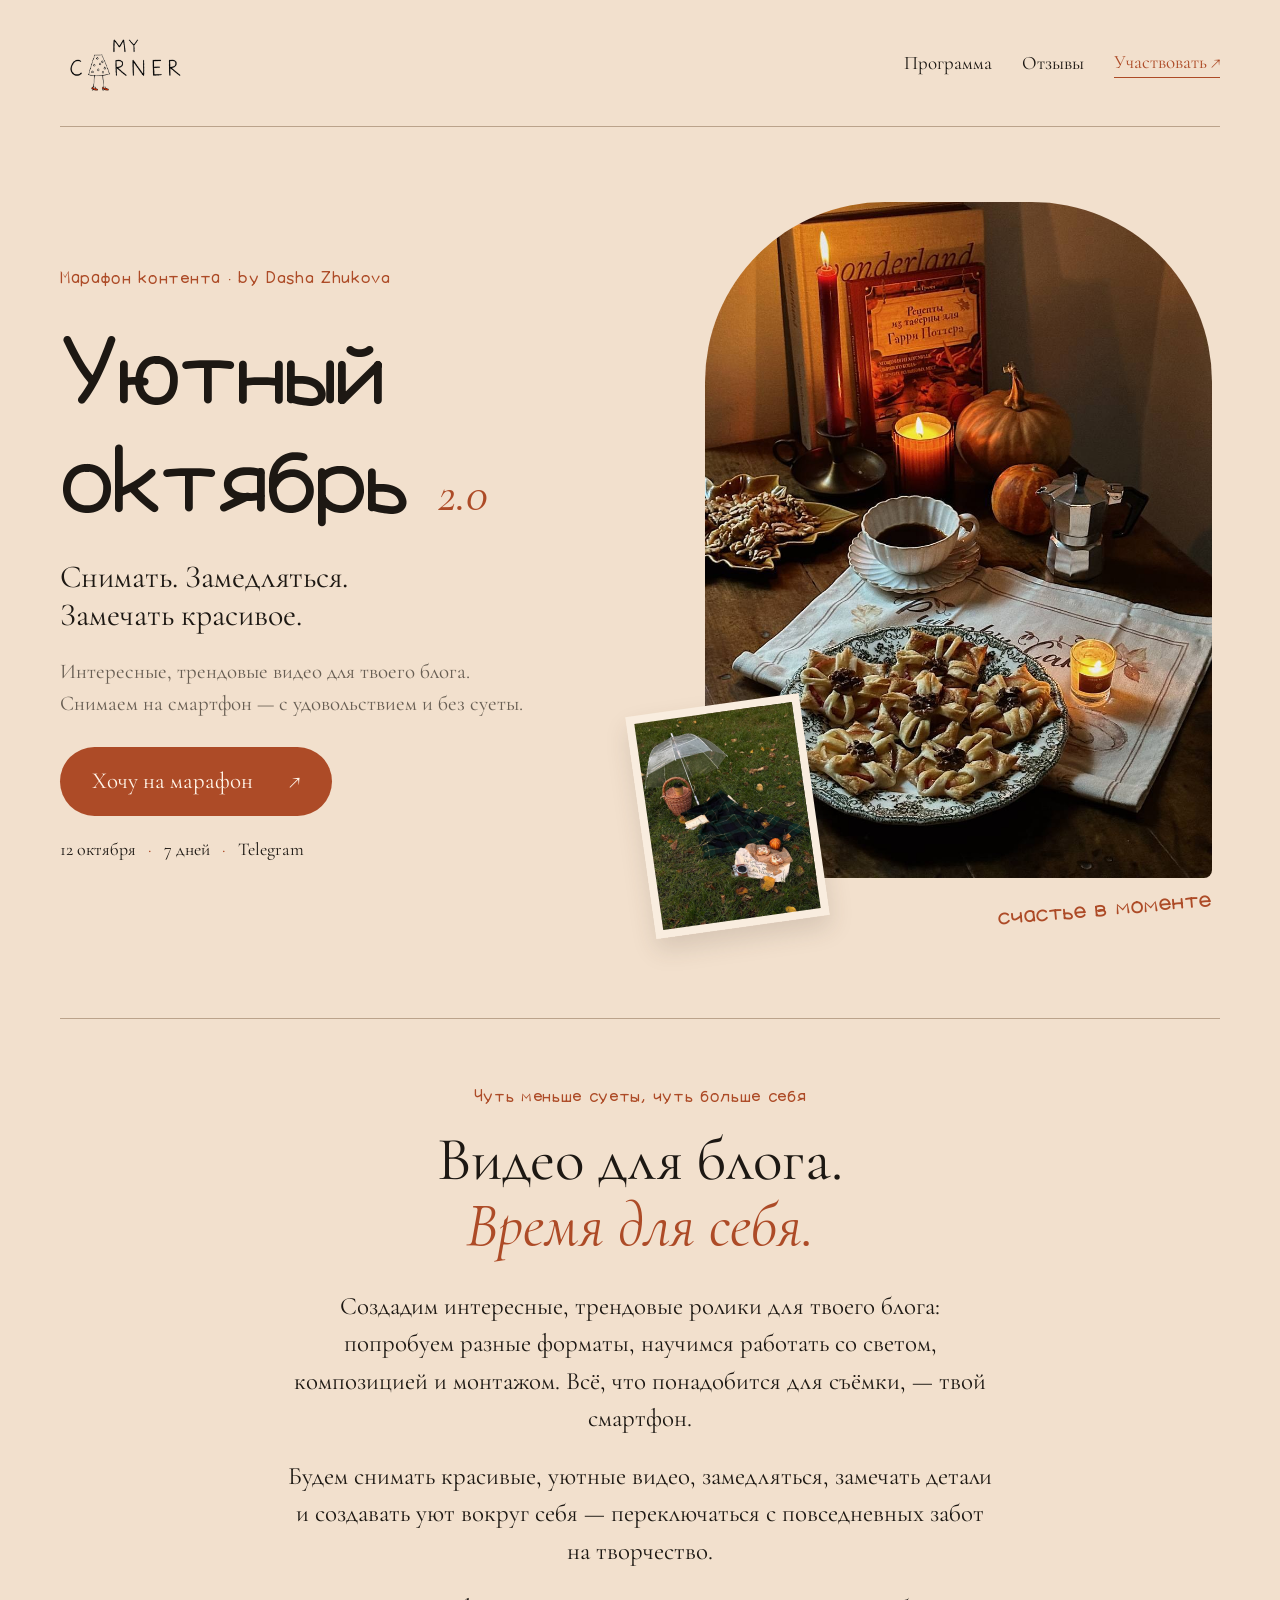
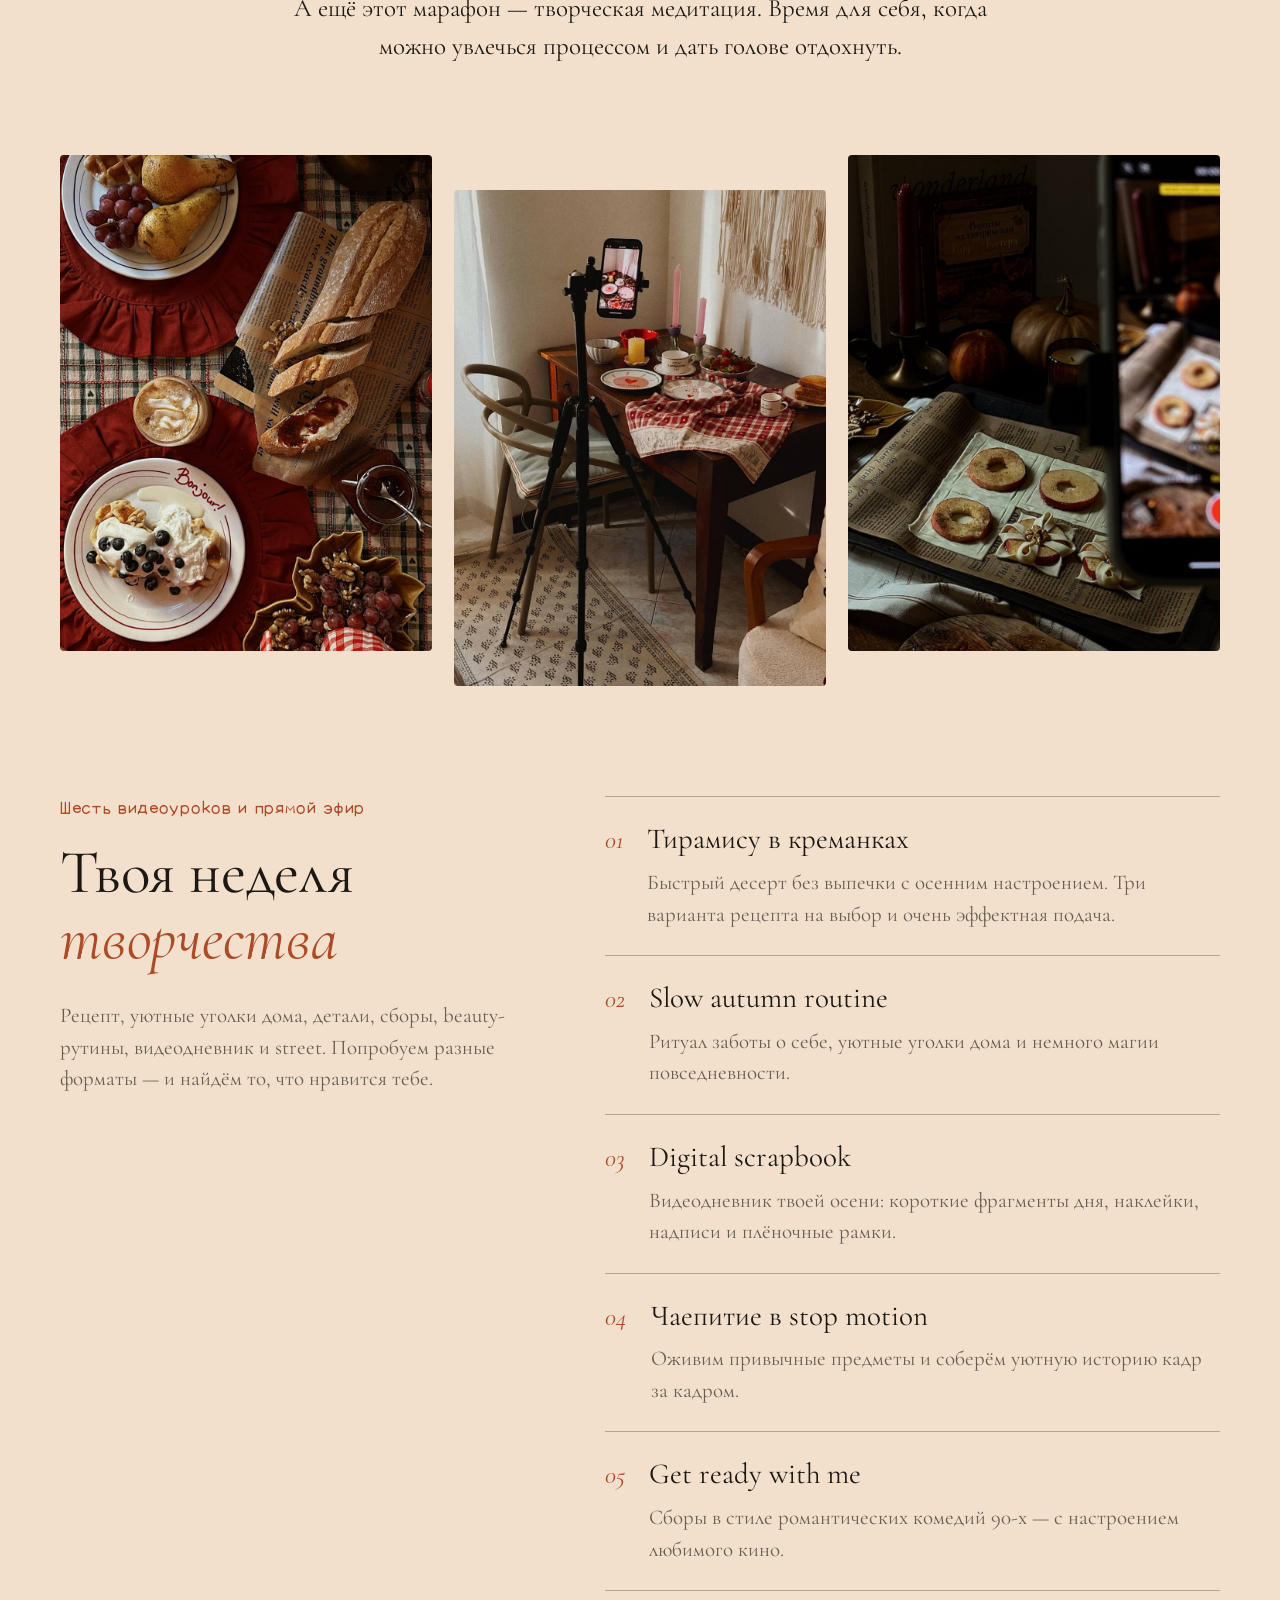
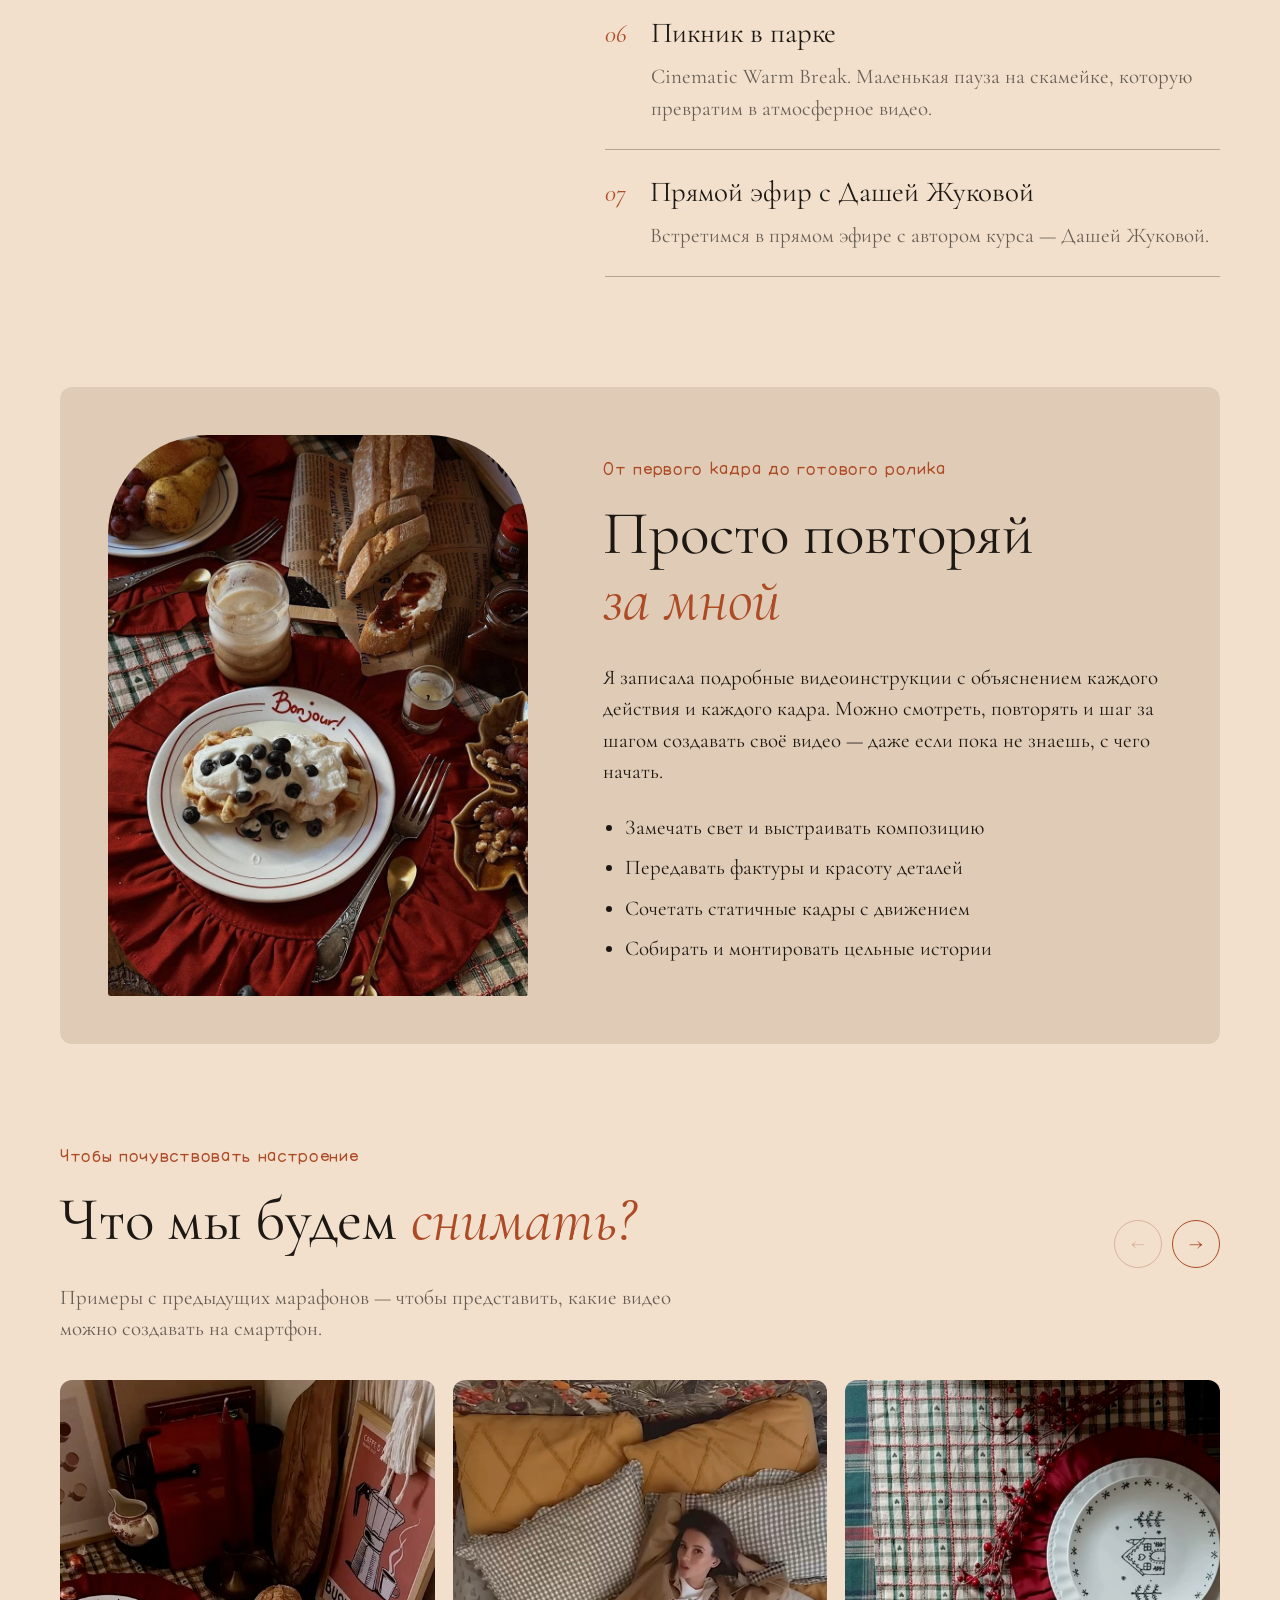
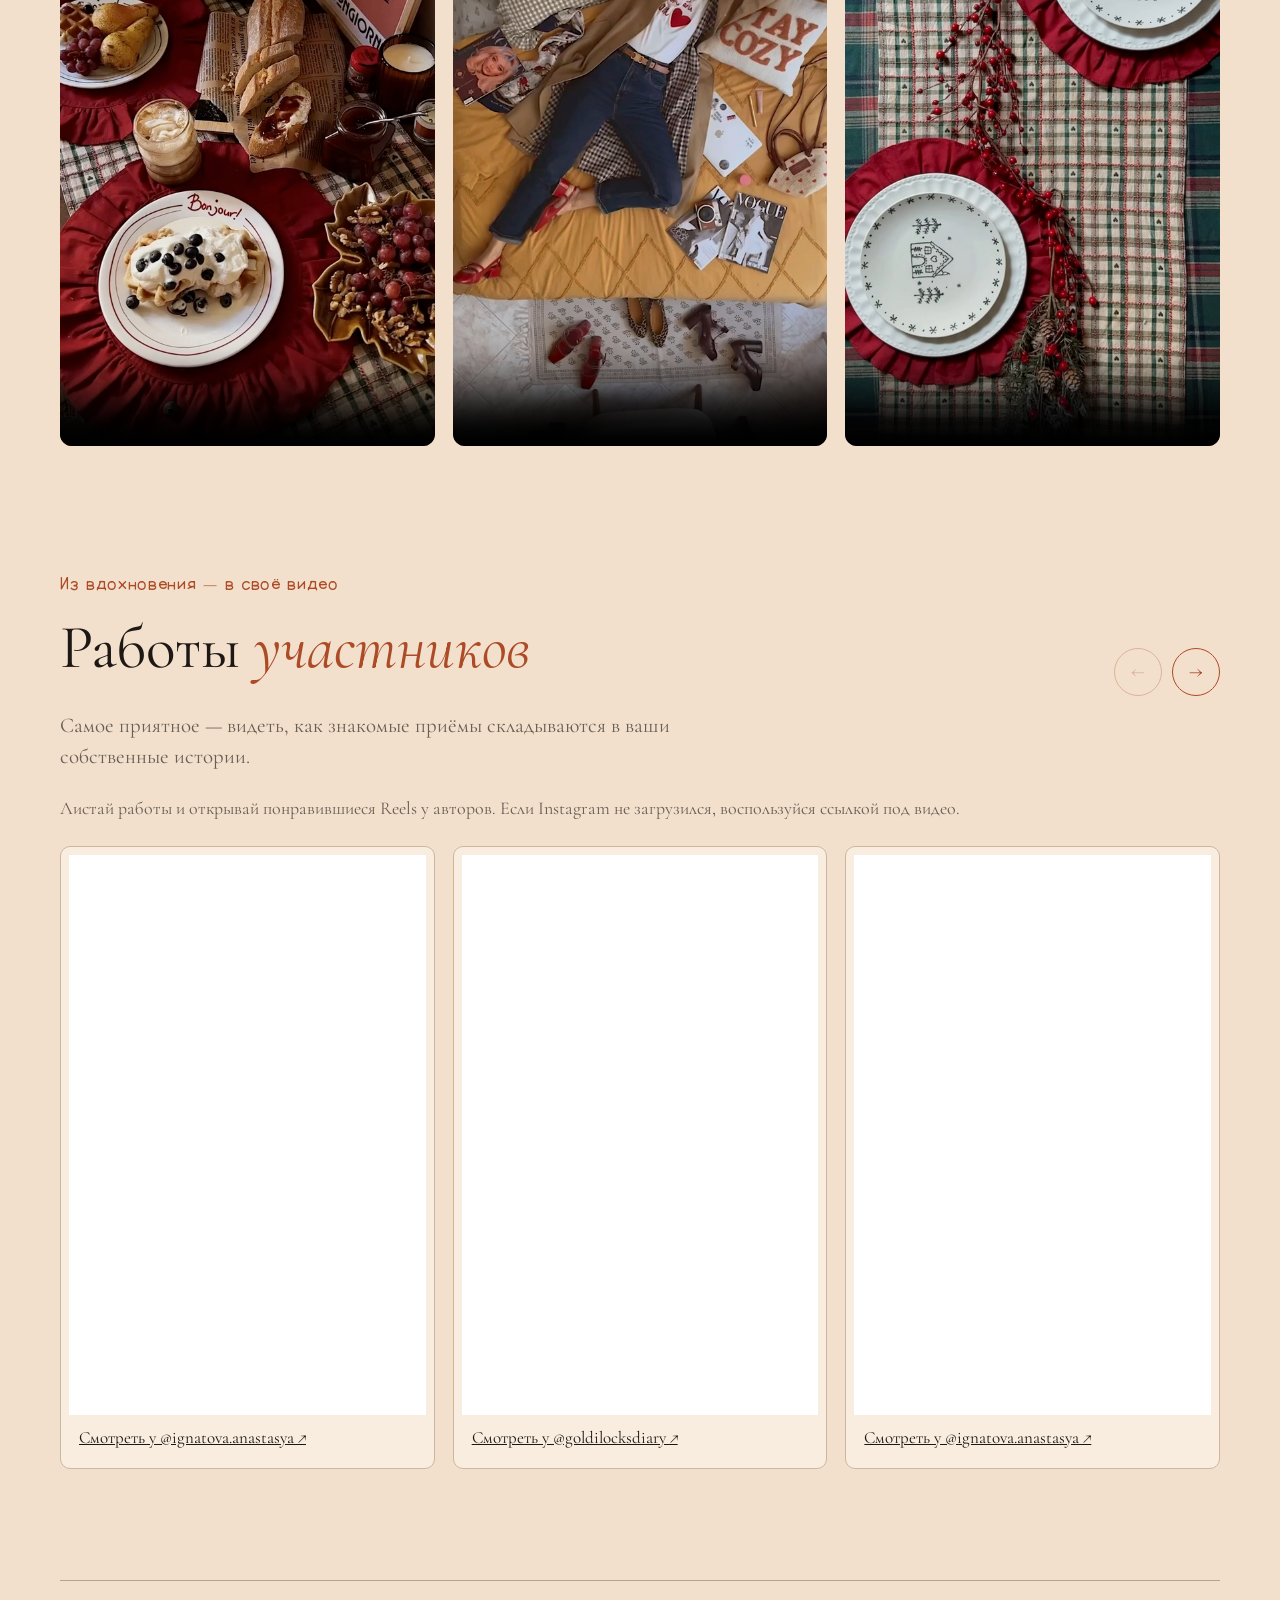
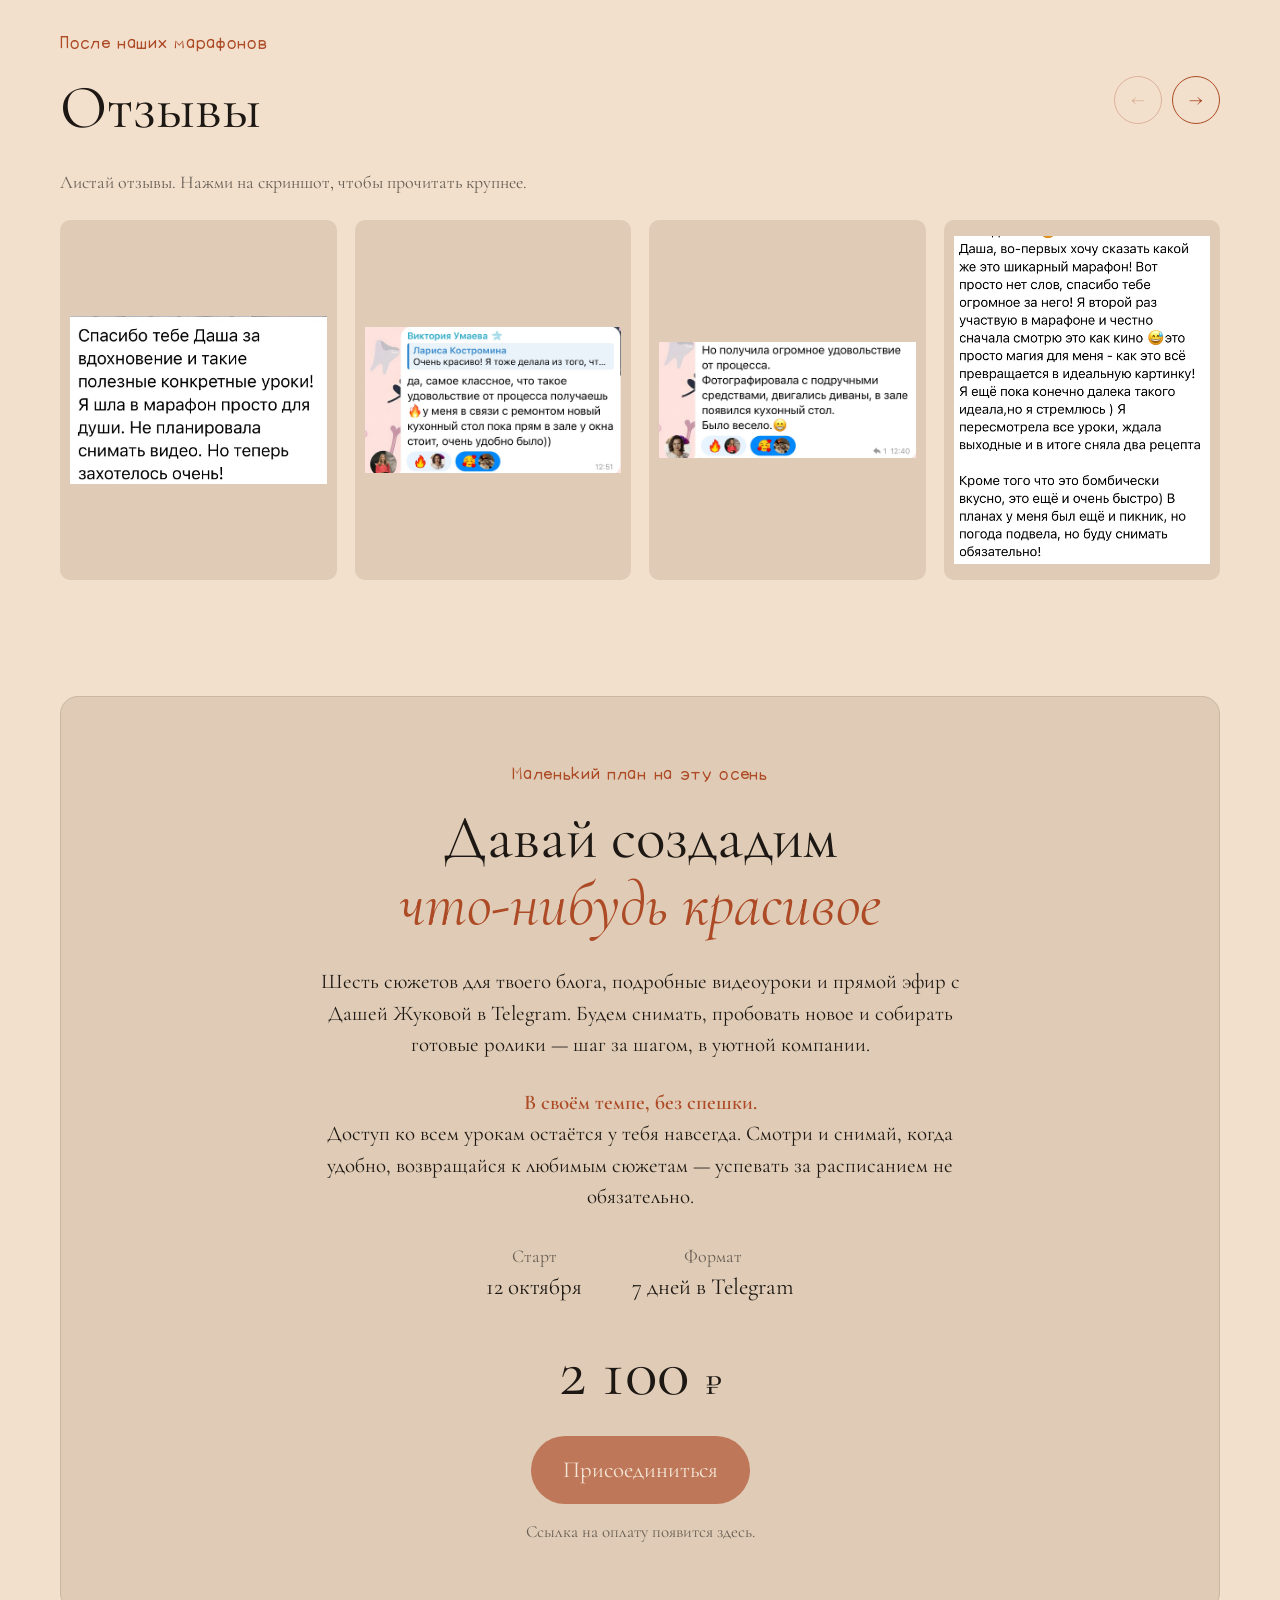
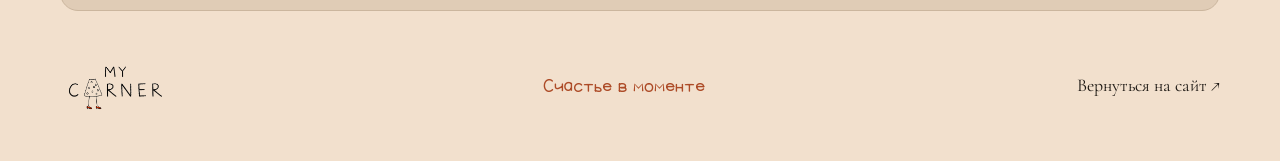
==== cozy-october.html @ 431c0e3a "Keep tutorial photo in portrait 3:4 format" ====
<!doctype html>
<html lang="ru"><head><meta charset="utf-8"><meta name="viewport" content="width=device-width, initial-scale=1"><title>Уютный октябрь 2.0 — марафон контента · My Corner</title><meta name="description" content="7 дней в Telegram. Создаём трендовые видео для блога на смартфон и находим время для творчества. Старт 12 октября. Участие — 2 100 ₽."><meta property="og:title" content="Уютный октябрь 2.0 · My Corner"><meta property="og:description" content="Марафон контента и творческая медитация. 12 октября · 7 дней в Telegram."><meta property="og:image" content="assets/october/photo-6.jpg"><link rel="icon" href="images/logo-mark.png"><link rel="stylesheet" href="style.css"><link rel="stylesheet" href="october.css?v=20261003-portrait2"><script defer src="october.js?v=20261003-reels2"></script></head>
<body class="october"><a class="skip" href="#main">К содержанию</a><header class="oct-header wrap"><a href="index.html" aria-label="My Corner — на главную"><img src="images/logo.png" width="130" alt="My Corner"></a><nav aria-label="Навигация"><a href="#program">Программа</a><a href="#voices">Отзывы</a><a class="small-cta" href="#join">Участвовать ↗</a></nav></header>
<main id="main"><section class="oct-hero wrap"><div class="hero-copy"><p class="eyebrow">Марафон контента · by Dasha Zhukova</p><h1>Уютный<br>октябрь <span>2.0</span></h1><p class="hero-note">Снимать. Замедляться.<br>Замечать красивое.</p><p class="intro">Интересные, трендовые видео для твоего блога.<br>Снимаем на смартфон — с удовольствием и без суеты.</p><a class="oct-btn" href="#join">Хочу на марафон <span>↗</span></a><p class="meta">12 октября <b>·</b> 7 дней <b>·</b> Telegram</p></div><div class="hero-art"><img class="hero-main" src="assets/october/photo-6.jpg" alt="Чай, свечи и домашняя выпечка в тёплом свете у окна" width="1000" height="1333" fetchpriority="high"><img class="hero-inset" src="assets/october/photo-2.jpg" alt="Осенний пикник на клетчатом пледе" width="500" height="667"><span class="handnote">счастье в моменте</span></div></section>
<section class="manifest wrap"><p class="eyebrow">Чуть меньше суеты, чуть больше себя</p><h2>Видео для блога.<br><em>Время для себя.</em></h2><p>Создадим интересные, трендовые ролики для твоего блога: попробуем разные форматы, научимся работать со светом, композицией и монтажом. Всё, что понадобится для съёмки, — твой смартфон.</p><p>Будем снимать красивые, уютные видео, замедляться, замечать детали и создавать уют вокруг себя — переключаться с повседневных забот на творчество.</p><p>А ещё этот марафон — творческая медитация. Время для себя, когда можно увлечься процессом и дать голове отдохнуть.</p></section>
<div class="photo-strip wrap" aria-label="Настроение марафона"><img src="assets/october/photo-1.jpg" alt="Красиво сервированный стол с десертом" loading="lazy"><img src="assets/october/photo-3.jpg" alt="Процесс съёмки уютного завтрака на телефон" loading="lazy"><img src="assets/october/photo-5.jpg" alt="Осенняя композиция с книгами и выпечкой" loading="lazy"></div>
<section class="program wrap" id="program"><div class="section-heading"><p class="eyebrow">Шесть видеоуроков и прямой эфир</p><h2>Твоя неделя<br><em>творчества</em></h2><p>Рецепт, уютные уголки дома, детали, сборы, beauty-рутины, видеодневник и street. Попробуем разные форматы — и найдём то, что нравится тебе.</p></div><div class="lessons"><article class="lesson"><span class="day">01</span><div><h3>Тирамису в креманках</h3><p>Быстрый десерт без выпечки с осенним настроением. Три варианта рецепта на выбор и очень эффектная подача.</p></div></article><article class="lesson"><span class="day">02</span><div><h3>Slow autumn routine</h3><p>Ритуал заботы о себе, уютные уголки дома и немного магии повседневности.</p></div></article><article class="lesson"><span class="day">03</span><div><h3>Digital scrapbook</h3><p>Видеодневник твоей осени: короткие фрагменты дня, наклейки, надписи и плёночные рамки.</p></div></article><article class="lesson"><span class="day">04</span><div><h3>Чаепитие в stop motion</h3><p>Оживим привычные предметы и соберём уютную историю кадр за кадром.</p></div></article><article class="lesson"><span class="day">05</span><div><h3>Get ready with me</h3><p>Сборы в стиле романтических комедий 90-х — с настроением любимого кино.</p></div></article><article class="lesson"><span class="day">06</span><div><h3>Пикник в парке</h3><p>Cinematic Warm Break. Маленькая пауза на скамейке, которую превратим в атмосферное видео.</p></div></article><article class="lesson"><span class="day">07</span><div><h3>Прямой эфир с Дашей Жуковой</h3><p>Встретимся в прямом эфире с автором курса — Дашей Жуковой.</p></div></article></div></section>
<section class="learning wrap"><img src="assets/october/photo-4.jpg" alt="Детали уютного завтрака: десерт, кофе и фактурный текстиль" loading="lazy"><div><p class="eyebrow">От первого кадра до готового ролика</p><h2>Просто повторяй<br><em>за мной</em></h2><p>Я записала подробные видеоинструкции с объяснением каждого действия и каждого кадра. Можно смотреть, повторять и шаг за шагом создавать своё видео — даже если пока не знаешь, с чего начать.</p><ul><li>Замечать свет и выстраивать композицию</li><li>Передавать фактуры и красоту деталей</li><li>Сочетать статичные кадры с движением</li><li>Собирать и монтировать цельные истории</li></ul></div></section>
<section class="examples wrap"><div class="review-heading"><div class="section-heading"><p class="eyebrow">Чтобы почувствовать настроение</p><h2>Что мы будем <em>снимать?</em></h2><p>Примеры с предыдущих марафонов — чтобы представить, какие видео можно создавать на смартфон.</p></div><div class="arrows"><button id="video-prev" aria-label="Предыдущие видео">←</button><button id="video-next" aria-label="Следующие видео">→</button></div></div><div class="video-grid" id="video-track" tabindex="0" aria-label="Примеры видео с предыдущих марафонов"><video controls playsinline preload="none" poster="assets/october/example-1.jpg" aria-label="Пример с прошлого марафона 1"><source src="assets/october/example-1.mp4" type="video/mp4"></video><video controls playsinline preload="none" poster="assets/october/example-2.jpg" aria-label="Пример с прошлого марафона 2"><source src="assets/october/example-2.mp4" type="video/mp4"></video><video controls playsinline preload="none" poster="assets/october/example-3.jpg" aria-label="Пример с прошлого марафона 3"><source src="assets/october/example-3.mp4" type="video/mp4"></video><video controls playsinline preload="none" poster="assets/october/example-4.jpg" aria-label="Пример с прошлого марафона 4"><source src="assets/october/example-4.mp4" type="video/mp4"></video><video controls playsinline preload="none" poster="assets/october/example-5.jpg" aria-label="Пример с прошлого марафона 5"><source src="assets/october/example-5.mp4" type="video/mp4"></video></div></section>
<section class="student student-gallery wrap"><div class="review-heading"><div class="section-heading"><p class="eyebrow">Из вдохновения — в своё видео</p><h2>Работы <em>участников</em></h2><p>Самое приятное — видеть, как знакомые приёмы складываются в ваши собственные истории.</p></div><div class="arrows"><button id="student-prev" aria-label="Предыдущие работы участников">←</button><button id="student-next" aria-label="Следующие работы участников">→</button></div></div><p class="review-hint">Листай работы и открывай понравившиеся Reels у авторов. Если Instagram не загрузился, воспользуйся ссылкой под видео.</p><div class="student-track" id="student-track" tabindex="0" aria-label="Работы участников"><article class="embed-box"><iframe title="Reels от @ignatova.anastasya — работа 1" src="https://www.instagram.com/reel/DSFgM1GCEla/embed/" loading="lazy" allowfullscreen></iframe><p><a href="https://www.instagram.com/reel/DSFgM1GCEla/" target="_blank" rel="noopener noreferrer">Смотреть у @ignatova.anastasya ↗</a></p></article><article class="embed-box"><iframe title="Reels от @goldilocksdiary — работа 2" src="https://www.instagram.com/reel/DSmaSoTiF32/embed/" loading="lazy" allowfullscreen></iframe><p><a href="https://www.instagram.com/reel/DSmaSoTiF32/" target="_blank" rel="noopener noreferrer">Смотреть у @goldilocksdiary ↗</a></p></article><article class="embed-box"><iframe title="Reels от @ignatova.anastasya — работа 3" src="https://www.instagram.com/reel/DP3usGuCA1y/embed/" loading="lazy" allowfullscreen></iframe><p><a href="https://www.instagram.com/reel/DP3usGuCA1y/" target="_blank" rel="noopener noreferrer">Смотреть у @ignatova.anastasya ↗</a></p></article><article class="embed-box"><iframe title="Reels от @psy.olga.zaytseva — работа 4" src="https://www.instagram.com/reel/DIoNOzVgjjm/embed/" loading="lazy" allowfullscreen></iframe><p><a href="https://www.instagram.com/reel/DIoNOzVgjjm/" target="_blank" rel="noopener noreferrer">Смотреть у @psy.olga.zaytseva ↗</a></p></article><article class="embed-box"><iframe title="Reels от @ignatova.anastasya — работа 5" src="https://www.instagram.com/reel/DP-608zCEoG/embed/" loading="lazy" allowfullscreen></iframe><p><a href="https://www.instagram.com/reel/DP-608zCEoG/" target="_blank" rel="noopener noreferrer">Смотреть у @ignatova.anastasya ↗</a></p></article><article class="embed-box"><iframe title="Reels от @queen_rg_ — работа 6" src="https://www.instagram.com/reel/DQROOhCjHlr/embed/" loading="lazy" allowfullscreen></iframe><p><a href="https://www.instagram.com/reel/DQROOhCjHlr/" target="_blank" rel="noopener noreferrer">Смотреть у @queen_rg_ ↗</a></p></article><article class="embed-box"><iframe title="Reels от @ignatova.anastasya — работа 7" src="https://www.instagram.com/reel/DPyE2k7CDX9/embed/" loading="lazy" allowfullscreen></iframe><p><a href="https://www.instagram.com/reel/DPyE2k7CDX9/" target="_blank" rel="noopener noreferrer">Смотреть у @ignatova.anastasya ↗</a></p></article><article class="embed-box"><iframe title="Reels от @goldilocksdiary — работа 8" src="https://www.instagram.com/reel/DIifeOLNSyn/embed/" loading="lazy" allowfullscreen></iframe><p><a href="https://www.instagram.com/reel/DIifeOLNSyn/" target="_blank" rel="noopener noreferrer">Смотреть у @goldilocksdiary ↗</a></p></article><article class="embed-box"><iframe title="Reels от @ignatova.anastasya — работа 9" src="https://www.instagram.com/reel/DSWtk0YCGz6/embed/" loading="lazy" allowfullscreen></iframe><p><a href="https://www.instagram.com/reel/DSWtk0YCGz6/" target="_blank" rel="noopener noreferrer">Смотреть у @ignatova.anastasya ↗</a></p></article><article class="embed-box"><iframe title="Reels от @anpi_love_a — работа 10" src="https://www.instagram.com/reel/DQeBL0UDZF1/embed/" loading="lazy" allowfullscreen></iframe><p><a href="https://www.instagram.com/reel/DQeBL0UDZF1/" target="_blank" rel="noopener noreferrer">Смотреть у @anpi_love_a ↗</a></p></article></div></section>
<section class="voices wrap" id="voices"><div class="review-heading"><div><p class="eyebrow">После наших марафонов</p><h2>Отзывы</h2></div><div class="arrows"><button id="review-prev" aria-label="Предыдущие отзывы">←</button><button id="review-next" aria-label="Следующие отзывы">→</button></div></div><p class="review-hint">Листай отзывы. Нажми на скриншот, чтобы прочитать крупнее.</p><div class="reviews-track" id="review-track" tabindex="0" aria-label="Отзывы участников"><button class="review" data-review="assets/october/review-1.jpg" aria-label="Увеличить отзыв 1"><img src="assets/october/review-1.jpg" alt="Скриншот отзыва участника 1" loading="lazy" width="600" height="900"></button><button class="review" data-review="assets/october/review-2.jpg" aria-label="Увеличить отзыв 2"><img src="assets/october/review-2.jpg" alt="Скриншот отзыва участника 2" loading="lazy" width="600" height="900"></button><button class="review" data-review="assets/october/review-3.jpg" aria-label="Увеличить отзыв 3"><img src="assets/october/review-3.jpg" alt="Скриншот отзыва участника 3" loading="lazy" width="600" height="900"></button><button class="review" data-review="assets/october/review-4.jpg" aria-label="Увеличить отзыв 4"><img src="assets/october/review-4.jpg" alt="Скриншот отзыва участника 4" loading="lazy" width="600" height="900"></button><button class="review" data-review="assets/october/review-5.jpg" aria-label="Увеличить отзыв 5"><img src="assets/october/review-5.jpg" alt="Скриншот отзыва участника 5" loading="lazy" width="600" height="900"></button><button class="review" data-review="assets/october/review-6.jpg" aria-label="Увеличить отзыв 6"><img src="assets/october/review-6.jpg" alt="Скриншот отзыва участника 6" loading="lazy" width="600" height="900"></button><button class="review" data-review="assets/october/review-7.jpg" aria-label="Увеличить отзыв 7"><img src="assets/october/review-7.jpg" alt="Скриншот отзыва участника 7" loading="lazy" width="600" height="900"></button><button class="review" data-review="assets/october/review-8.jpg" aria-label="Увеличить отзыв 8"><img src="assets/october/review-8.jpg" alt="Скриншот отзыва участника 8" loading="lazy" width="600" height="900"></button><button class="review" data-review="assets/october/review-9.jpg" aria-label="Увеличить отзыв 9"><img src="assets/october/review-9.jpg" alt="Скриншот отзыва участника 9" loading="lazy" width="600" height="900"></button><button class="review" data-review="assets/october/review-10.jpg" aria-label="Увеличить отзыв 10"><img src="assets/october/review-10.jpg" alt="Скриншот отзыва участника 10" loading="lazy" width="600" height="900"></button><button class="review" data-review="assets/october/review-11.jpg" aria-label="Увеличить отзыв 11"><img src="assets/october/review-11.jpg" alt="Скриншот отзыва участника 11" loading="lazy" width="600" height="900"></button><button class="review" data-review="assets/october/review-12.jpg" aria-label="Увеличить отзыв 12"><img src="assets/october/review-12.jpg" alt="Скриншот отзыва участника 12" loading="lazy" width="600" height="900"></button></div></section>
<section class="join wrap" id="join"><p class="eyebrow">Маленький план на эту осень</p><h2>Давай создадим<br><em>что-нибудь красивое</em></h2><p>Шесть сюжетов для твоего блога, подробные видеоуроки и прямой эфир с Дашей Жуковой в Telegram. Будем снимать, пробовать новое и собирать готовые ролики — шаг за шагом, в уютной компании.</p><p class="access-note"><strong>В своём темпе, без спешки.</strong><br>Доступ ко всем урокам остаётся у тебя навсегда. Смотри и снимай, когда удобно, возвращайся к любимым сюжетам — успевать за расписанием не обязательно.</p><div class="join-meta"><span>Старт <strong>12 октября</strong></span><span>Формат <strong>7 дней в Telegram</strong></span></div><p class="price">2 100 <span>₽</span></p><a class="oct-btn" id="payment-link" hidden>Присоединиться</a><button class="oct-btn" id="payment-pending" disabled>Присоединиться</button><p class="payment-note" id="payment-note">Ссылка на оплату появится здесь.</p></section></main>
<footer class="oct-footer wrap"><a href="index.html"><img src="images/logo.png" width="110" alt="My Corner"></a><span>Счастье в моменте</span><a href="index.html">Вернуться на сайт ↗</a></footer><dialog id="review-dialog"><button class="dialog-close" aria-label="Закрыть отзыв">×</button><img alt="Отзыв участника крупным планом"></dialog></body></html>
---- style.css ----
/* ════════════════════════════════════════════
   MY CORNER — stylesheet
   Mobile-first, brand palette
   ════════════════════════════════════════════ */

/* ── Fonts ──────────────────────────────────── */
@font-face {
  font-family: "MyCorner";
  src: url("public/fonts/mycorner/mycorner.woff2") format("woff2"),
       url("public/fonts/mycorner/mycorner.woff") format("woff"),
       url("public/fonts/mycorner/mycorner.ttf") format("truetype");
  font-weight: 400;
  font-style: normal;
  font-display: swap;
}

/* ── Cormorant Garamond — WOFF2 (variable, subsetted) + WOFF fallback ── */
/* normal, 400–600 weight range, cyrillic subset */
@font-face {
  font-family: "Cormorant Garamond";
  font-style: normal;
  font-weight: 400 600;
  font-display: swap;
  src: url("public/fonts/cormorant/cormorant-garamond-normal-cyrillic.woff2") format("woff2");
  unicode-range: U+0301, U+0400-045F, U+0490-0491, U+04B0-04B1, U+2116;
}
/* normal, 400–600 weight range, latin subset */
@font-face {
  font-family: "Cormorant Garamond";
  font-style: normal;
  font-weight: 400 600;
  font-display: swap;
  src: url("public/fonts/cormorant/cormorant-garamond-normal-latin.woff2") format("woff2");
  unicode-range: U+0000-00FF, U+0131, U+0152-0153, U+02BB-02BC, U+02C6, U+02DA, U+02DC, U+0304, U+0308, U+0329, U+2000-206F, U+20AC, U+2122, U+2191, U+2193, U+2212, U+2215, U+FEFF, U+FFFD;
}
/* normal, WOFF fallback (full coverage, per weight) */
@font-face {
  font-family: "Cormorant Garamond";
  font-style: normal;
  font-weight: 400;
  font-display: swap;
  src: url("public/fonts/cormorant/cormorant-garamond-400.woff") format("woff");
}
@font-face {
  font-family: "Cormorant Garamond";
  font-style: normal;
  font-weight: 500;
  font-display: swap;
  src: url("public/fonts/cormorant/cormorant-garamond-500.woff") format("woff");
}
@font-face {
  font-family: "Cormorant Garamond";
  font-style: normal;
  font-weight: 600;
  font-display: swap;
  src: url("public/fonts/cormorant/cormorant-garamond-600.woff") format("woff");
}
/* italic, 400–500 weight range, cyrillic subset */
@font-face {
  font-family: "Cormorant Garamond";
  font-style: italic;
  font-weight: 400 500;
  font-display: swap;
  src: url("public/fonts/cormorant/cormorant-garamond-italic-cyrillic.woff2") format("woff2");
  unicode-range: U+0301, U+0400-045F, U+0490-0491, U+04B0-04B1, U+2116;
}
/* italic, 400–500 weight range, latin subset */
@font-face {
  font-family: "Cormorant Garamond";
  font-style: italic;
  font-weight: 400 500;
  font-display: swap;
  src: url("public/fonts/cormorant/cormorant-garamond-italic-latin.woff2") format("woff2");
  unicode-range: U+0000-00FF, U+0131, U+0152-0153, U+02BB-02BC, U+02C6, U+02DA, U+02DC, U+0304, U+0308, U+0329, U+2000-206F, U+20AC, U+2122, U+2191, U+2193, U+2212, U+2215, U+FEFF, U+FFFD;
}
/* italic, WOFF fallback (full coverage, per weight) */
@font-face {
  font-family: "Cormorant Garamond";
  font-style: italic;
  font-weight: 400;
  font-display: swap;
  src: url("public/fonts/cormorant/cormorant-garamond-400-italic.woff") format("woff");
}
@font-face {
  font-family: "Cormorant Garamond";
  font-style: italic;
  font-weight: 500;
  font-display: swap;
  src: url("public/fonts/cormorant/cormorant-garamond-500-italic.woff") format("woff");
}

/* ── Variables ──────────────────────────────── */
:root {
  --paper:          #F2E0CD;
  --paper-soft:     #E0CCB6;
  --paper-deep:     #CCB69E;
  --terracotta:     #AD4B27;
  --terracotta-soft:#C89373;
  --sepia-line:     #A08A72;
  --muted-ink:      #685E53;
  --ink-brown:      #46382D;
  --ink:            #1D1813;

  --font-display:   "MyCorner", "Cormorant Garamond", Georgia, serif;
  --font-hand:      "MyCorner", "Cormorant Garamond", cursive;
  --font-body:      "Cormorant Garamond", Georgia, serif;

  --container:      1140px;
  --radius:         12px;
  --transition:     0.3s ease;
}

/* ── Reset ──────────────────────────────────── */
*, *::before, *::after { box-sizing: border-box; margin: 0; padding: 0; }
html { scroll-behavior: smooth; }

/* ── Custom cursor ──────────────────────────── */
body,
a,
button,
input,
textarea,
select,
[role="button"],
.nav-link,
.mobile-nav-link,
.btn,
.lang-btn,
.burger,
.carousel-arrow,
.dot,
.faq-question,
.about-inline-trigger {
  cursor: url("images/cursor-32.png") 4 2, auto;
}

body {
  background: var(--paper);
  color: var(--ink);
  font-family: var(--font-body);
  font-size: clamp(16px, 2vw, 18px);
  line-height: 1.65;
  -webkit-font-smoothing: antialiased;
}
img { max-width: 100%; display: block; border: 0; }
a { color: inherit; text-decoration: none; }
button { background: none; border: none; cursor: pointer; font: inherit; }

/* ── Container ──────────────────────────────── */
.container {
  max-width: var(--container);
  margin: 0 auto;
  padding: 0 24px;
}

/* ── Buttons ────────────────────────────────── */
.btn {
  display: inline-flex;
  align-items: center;
  justify-content: center;
  padding: 14px 32px;
  border-radius: 50px;
  font-family: var(--font-body);
  font-size: 1rem;
  font-weight: 600;
  letter-spacing: 0.02em;
  transition: all var(--transition);
  white-space: nowrap;
  cursor: pointer;
}
.btn-primary {
  background: var(--terracotta);
  color: #fff;
  border: 2px solid var(--terracotta);
}
.btn-primary:hover {
  background: var(--ink-brown);
  border-color: var(--ink-brown);
  transform: translateY(-1px);
}
.btn-outline {
  background: transparent;
  color: var(--terracotta);
  border: 2px solid var(--terracotta);
}
.btn-outline:hover {
  background: var(--terracotta);
  color: #fff;
  transform: translateY(-1px);
}
.btn-ghost {
  background: transparent;
  color: var(--muted-ink);
  border: 2px solid var(--paper-deep);
  font-weight: 400;
  font-style: italic;
}
.btn-ghost:hover {
  border-color: var(--sepia-line);
  color: var(--ink);
}
.btn-sm { padding: 10px 22px; font-size: 0.9rem; }
.btn-lg { padding: 16px 40px; font-size: 1.05rem; }

/* ── Section common ─────────────────────────── */
section { padding: 80px 0; }
.section-eyebrow {
  display: block;
  font-family: var(--font-hand);
  font-size: 1rem;
  color: var(--terracotta);
  margin-bottom: 12px;
  letter-spacing: 0.05em;
}
.section-eyebrow.center { text-align: center; }
.section-title-center {
  font-family: var(--font-display);
  font-size: clamp(1.8rem, 4vw, 2.8rem);
  font-weight: 400;
  text-align: center;
  margin-bottom: 48px;
  line-height: 1.2;
}

/* ── Animations ─────────────────────────────── */
.fade-up {
  opacity: 0;
  transform: translateY(28px);
  transition: opacity 0.7s ease, transform 0.7s ease;
}
.fade-up.visible {
  opacity: 1;
  transform: none;
}

/* ════════════════════════════════════════════
   PRELOADER
   ════════════════════════════════════════════ */
#preloader {
  position: fixed;
  inset: 0;
  background: var(--paper);
  display: flex;
  align-items: center;
  justify-content: center;
  z-index: 9999;
  transition: opacity 0.6s ease;
  animation: preloaderFade 0.6s ease 3s forwards;
}
#preloader.hidden {
  opacity: 0;
  pointer-events: none;
}
.preloader-inner {
  display: flex;
  flex-direction: column;
  align-items: center;
  gap: 20px;
  animation: preloaderFade 0.5s ease both;
}
.preloader-mark {
  width: 64px;
  animation: preloaderBounce 0.8s ease both;
}
.preloader-logo {
  width: 200px;
  animation: preloaderSlide 0.6s ease 0.3s both;
}
@keyframes preloaderFade {
  from { opacity: 1; }
  to   { opacity: 0; pointer-events: none; }
}
@keyframes preloaderBounce {
  from { opacity: 0; transform: translateY(-20px); }
  to   { opacity: 1; transform: none; }
}
@keyframes preloaderSlide {
  from { opacity: 0; transform: translateY(10px); }
  to   { opacity: 1; transform: none; }
}

/* ════════════════════════════════════════════
   HEADER
   ════════════════════════════════════════════ */
#header {
  position: sticky;
  top: 0;
  z-index: 100;
  background: rgba(242, 224, 205, 0.92);
  backdrop-filter: blur(12px);
  border-bottom: 1px solid var(--paper-deep);
  transition: box-shadow var(--transition);
}
#header.scrolled { box-shadow: 0 2px 20px rgba(29,24,19,0.08); }
.header-inner {
  display: flex;
  align-items: center;
  gap: 24px;
  height: 68px;
}
.header-logo img { height: 41px; width: auto; }
.header-nav {
  display: none;
  gap: 28px;
  margin: 0 auto;
}
.nav-link {
  font-size: 0.99rem;
  color: var(--muted-ink);
  letter-spacing: 0.03em;
  transition: color var(--transition);
  position: relative;
}
.nav-link::after {
  content: '';
  position: absolute;
  bottom: -3px;
  left: 0; right: 0;
  height: 1px;
  background: var(--terracotta);
  transform: scaleX(0);
  transition: transform var(--transition);
}
.nav-link:hover { color: var(--terracotta); }
.nav-link:hover::after { transform: scaleX(1); }
.header-actions { display: flex; align-items: center; gap: 16px; margin-left: auto; }
.header-cta { display: none; }

/* Language switcher */
.lang-btn {
  display: flex;
  align-items: center;
  gap: 4px;
  font-size: 0.8rem;
  font-weight: 600;
  letter-spacing: 0.08em;
  color: var(--muted-ink);
  cursor: pointer;
}
.lang-btn span { transition: color var(--transition); }
.lang-btn .active { color: var(--terracotta); }
.lang-divider { color: var(--paper-deep); }
.lang-btn:hover span { opacity: 0.8; }

/* Burger */
.burger {
  display: flex;
  flex-direction: column;
  gap: 5px;
  width: 24px;
  padding: 4px 0;
}
.burger span {
  display: block;
  height: 1.5px;
  background: var(--ink);
  border-radius: 2px;
  transition: all var(--transition);
}
.burger.open span:nth-child(1) { transform: rotate(45deg) translate(5px, 5px); }
.burger.open span:nth-child(2) { opacity: 0; }
.burger.open span:nth-child(3) { transform: rotate(-45deg) translate(5px, -5px); }

/* Mobile menu */
.mobile-menu {
  max-height: 0;
  overflow: hidden;
  background: var(--paper);
  border-top: 1px solid transparent;
  transition: max-height 0.4s ease, border-color 0.3s;
}
.mobile-menu.open {
  max-height: 360px;
  border-color: var(--paper-deep);
}
.mobile-nav {
  display: flex;
  flex-direction: column;
  padding: 20px 24px;
  gap: 16px;
}
.mobile-nav-link {
  font-size: 1.1rem;
  color: var(--ink-brown);
  padding: 4px 0;
  border-bottom: 1px solid var(--paper-soft);
}
.mobile-buy { margin-top: 8px; text-align: center; }

/* ════════════════════════════════════════════
   HERO
   ════════════════════════════════════════════ */
#hero {
  min-height: 82vh;
  display: flex;
  flex-direction: column;
  justify-content: flex-start;
  padding: 80px 0 44px;
  position: relative;
  overflow: hidden;
  background-color: var(--paper);
}
#hero::before {
  content: '';
  position: absolute;
  inset: 0;
  background:
    radial-gradient(ellipse at 80% 20%, rgba(173,75,39,0.06) 0%, transparent 60%),
    radial-gradient(ellipse at 10% 80%, rgba(204,182,158,0.3) 0%, transparent 50%);
  pointer-events: none;
}
.hero-inner {
  display: flex;
  flex-direction: row;
  align-items: flex-start;
  gap: 0;
}
.hero-content {
  flex: 0 0 55%;
  max-width: 55%;
  display: flex;
  flex-direction: column;
  align-items: flex-start;
  text-align: left;
}
.hero-photo-col {
  flex: 0 0 45%;
  position: relative;
  align-self: flex-start;
  background: transparent;
  border: none;
  outline: none;
  box-shadow: none;
}
.hero-bubble {
  position: absolute;
  top: -45px;
  left: calc(2% + 220px);
  width: 50%;
  opacity: 0;
  transform: scale(0.92) translateY(6px);
  animation: bubbleAppear 1.5s ease-out 0.8s forwards;
  pointer-events: none;
}
.hero-bubble-img {
  width: 100%;
  height: auto;
  display: block;
  mix-blend-mode: multiply;
}
.hero-bubble-text {
  position: absolute;
  inset: 18% 18% 28% 18%;
  display: flex;
  align-items: center;
  justify-content: center;
  text-align: center;
  font-family: var(--font-hand);
  font-size: clamp(0.6rem, 0.9vw, 0.85rem);
  line-height: 1.2;
  color: var(--ink);
  opacity: 0;
  animation: bubbleTextAppear 0.7s ease-out 1s forwards;
}
@keyframes bubbleAppear {
  to {
    opacity: 1;
    transform: scale(1) translateY(0);
  }
}
@keyframes bubbleTextAppear {
  to { opacity: 1; }
}
.hero-photo-col img {
  width: 100%;
  height: auto;
  display: block;
  background: transparent;
  border: 0;
  outline: none;
  box-shadow: none;
  filter: none;
  clip-path: inset(1px);
}
.hero-logo-wrap {
  margin-bottom: 20px;
}
.hero-logo-title {
  display: block;
  width: 363px;
  max-width: 90%;
  height: auto;
  animation: logoDrawIn 2.2s linear 0.5s both;
}
@keyframes logoDrawIn {
  from { clip-path: inset(0 100% 0 0); }
  to   { clip-path: inset(0 0% 0 0); }
}
.hero-eyebrow {
  display: flex;
  align-items: center;
  gap: 12px;
  margin-bottom: 24px;
}
.eyebrow-text {
  font-family: var(--font-hand);
  color: var(--muted-ink);
  font-size: 0.95rem;
  white-space: nowrap;
}
.eyebrow-line {
  flex: 1;
  height: 1px;
  background: var(--sepia-line);
  max-width: 80px;
}
.hero-title {
  font-family: var(--font-display);
  font-size: clamp(1.6rem, 4vw, 2.8rem);
  font-weight: 400;
  line-height: 1.2;
  color: var(--ink);
  margin-bottom: 20px;
  white-space: pre-line;
}
.hero-tagline-note {
  font-family: var(--font-display);
  font-size: clamp(1.1rem, 2.8vw, 1.96rem);
  font-weight: 400;
  color: var(--ink);
  margin-top: -12px;
  margin-bottom: 20px;
  line-height: 1.3;
}
.hero-subtitle {
  font-size: clamp(1rem, 2vw, 1.15rem);
  color: var(--muted-ink);
  margin-bottom: 40px;
  white-space: pre-line;
  line-height: 1.6;
}
.hero-ctas { display: flex; gap: 16px; flex-wrap: wrap; justify-content: flex-start; }

/* ════════════════════════════════════════════
   GUIDE PROMO
   ════════════════════════════════════════════ */
#guide-promo { padding: 40px 0 60px; }

.guide-promo-inner {
  display: flex;
  align-items: center;
  gap: 50px;
  max-width: 900px;
  margin: 0 auto;
  background: var(--paper-soft);
  border-radius: 20px;
  padding: 31px 50px;
  border: 1px solid var(--paper-deep);
}

.guide-promo-text { flex: 1; }

.guide-promo-title {
  font-family: var(--font-display);
  font-size: clamp(2rem, 4vw, 3rem);
  font-weight: 400;
  font-style: italic;
  line-height: 1.15;
  margin-bottom: 16px;
  color: var(--ink);
}

.guide-promo-desc {
  color: var(--muted-ink);
  margin-bottom: 0;
  font-size: 1.05rem;
  line-height: 1.6;
}

.guide-promo-right {
  display: flex;
  flex-direction: column;
  align-items: center;
  gap: 22px;
  flex-shrink: 0;
}

.guide-cover-card {
  background: var(--paper);
  border-radius: 10px;
  padding: 18px 15px 20px;
  display: flex;
  flex-direction: column;
  gap: 9px;
  width: 139px;
  box-shadow: 0 6px 28px rgba(29,24,19,0.10);
  border: 1px solid var(--paper-deep);
}

.guide-cover-eyebrow {
  font-family: var(--font-body);
  font-size: 0.38rem;
  letter-spacing: 0.18em;
  color: var(--terracotta);
  text-transform: uppercase;
  line-height: 1.5;
}

.guide-cover-title {
  font-family: var(--font-display);
  font-size: 1.39rem;
  font-weight: 400;
  font-style: italic;
  line-height: 1.1;
  color: var(--ink);
}

.guide-cover-quote {
  font-family: var(--font-hand);
  font-size: 0.6rem;
  color: var(--terracotta);
  line-height: 1.55;
  font-style: italic;
}

.guide-cover-img {
  width: 139px;
  border-radius: 10px;
  box-shadow: 0 6px 28px rgba(29,24,19,0.10);
  object-fit: cover;
}

.guide-promo-btn { min-width: 162px; }

@media (max-width: 720px) {
  .guide-promo-inner {
    flex-direction: column;
    padding: 36px 28px;
    gap: 32px;
  }
  .guide-promo-right { width: 100%; }
  .guide-cover-card, .guide-cover-img { width: 100%; max-width: 280px; margin: 0 auto; }
}

/* ════════════════════════════════════════════
   PHOTO JOURNAL
   ════════════════════════════════════════════ */
.section-photo-journal {
  background: var(--ink-brown);
  padding: 56px 0 48px;
  overflow: hidden;
}
.pj-header { text-align: center; margin-bottom: 40px; }
.photo-journal-title {
  font-family: var(--font-display);
  font-size: clamp(1.4rem, 3vw, 2rem);
  font-weight: 400;
  font-style: italic;
  color: var(--paper-soft);
  letter-spacing: 0.06em;
}

/* Slider shell */
.pj-slider {
  display: flex;
  align-items: center;
  gap: 12px;
  padding: 0 16px;
  max-width: 1200px;
  margin: 0 auto;
}
.pj-track-wrap {
  flex: 1;
  overflow: hidden;
  padding: 14px 0; /* vertical room for SVG frame overflow */
}
.pj-track {
  display: flex;
  transition: transform 0.5s cubic-bezier(0.25, 0.46, 0.45, 0.94);
  will-change: transform;
}

/* Group of 3 frames */
.pj-group {
  flex: 0 0 100%;
  display: grid;
  grid-template-columns: repeat(3, 1fr);
  gap: 34px;
  padding: 0 10px; /* horizontal room for SVG frame overflow */
  box-sizing: border-box;
}

/* Single photo frame */
.pj-frame-outer {
  position: relative;
  /* overflow: visible so SVG can extend 10px beyond frame */
}
.pj-frame-inner {
  aspect-ratio: 629 / 934;
  overflow: hidden;
  border-radius: 6px;
  background: var(--ink);
}
.pj-frame-inner img {
  width: 100%;
  height: 100%;
  object-fit: cover;
  display: block;
}
.pj-pencil-frame {
  position: absolute;
  top: -10px;
  left: -10px;
  width: calc(100% + 20px);
  height: calc(100% + 20px);
  pointer-events: none;
  z-index: 2;
}

/* Nav arrows */
.pj-nav {
  flex-shrink: 0;
  width: 44px;
  height: 44px;
  border-radius: 50%;
  border: 1px solid rgba(204,182,158,0.3);
  color: var(--paper-soft);
  display: flex;
  align-items: center;
  justify-content: center;
  transition: background 0.2s, border-color 0.2s;
}
.pj-nav:hover { background: rgba(204,182,158,0.15); border-color: rgba(204,182,158,0.6); }
.pj-nav svg { width: 20px; height: 20px; }

/* Dot indicators */
.pj-dots {
  display: flex;
  justify-content: center;
  gap: 8px;
  margin-top: 28px;
}
.pj-dot {
  width: 6px;
  height: 6px;
  border-radius: 50%;
  background: rgba(204,182,158,0.3);
  transition: background 0.3s, transform 0.3s;
}
.pj-dot.active {
  background: var(--terracotta-soft);
  transform: scale(1.4);
}

/* Mobile: 1 photo centered */
@media (max-width: 639px) {
  .pj-slider { gap: 8px; padding: 0 8px; }
  .pj-group {
    grid-template-columns: 1fr;
    justify-items: center;
    gap: 0;
    padding: 0 16px;
  }
  .pj-frame-outer:nth-child(2),
  .pj-frame-outer:nth-child(3) { display: none; }
  .pj-frame-outer:nth-child(1) { width: 75%; max-width: 280px; }
  .pj-nav { width: 36px; height: 36px; }
}

/* ════════════════════════════════════════════
   INTRO (repurposed as editorial block)
   ════════════════════════════════════════════ */
.section-intro {
  padding: 90px 0 50px;
  margin-top: -36px;
  background: var(--paper-soft);
  position: relative;
  overflow: visible;
}

.editorial-title-img {
  display: block;
  max-width: 720px;
  width: 100%;
  height: auto;
  margin-left: auto;
  margin-right: auto;
  margin-bottom: 0;
  opacity: 0;
}
html[lang="en"] .editorial-title-ru { display: none; }
html[lang="ru"] .editorial-title-en { display: none; }

/* Анимация «проявление рисунка» — reveal слева направо */
@keyframes reveal-draw {
  0%   { clip-path: inset(0 100% 0 0); opacity: 0; }
  8%   { opacity: 1; }
  100% { clip-path: inset(0 0% 0 0);   opacity: 1; }
}
.editorial-title-wrap.draw-revealed .editorial-title-img {
  animation: reveal-draw 1.82s cubic-bezier(0.3, 0, 0.1, 1) forwards;
}

/* «Философия клуба» — абсолютно, верхний левый угол, ref: section */
.section-intro .section-eyebrow {
  position: absolute;
  top: 35px;
  left: max(24px, calc(50% - 630px));
  font-size: 1.2rem;
  line-height: 1;
  margin-bottom: 0;
}
.section-intro .section-eyebrow.fade-up { transition-delay: 0s; }
/* PNG-враппер: высота через aspect-ratio, текст центрирован по вертикали */
.section-intro .editorial-title-wrap {
  max-width: 648px;
  margin: 0 auto 70px;
  aspect-ratio: 3.8;
  overflow: hidden;
}
.section-intro .editorial-title-img {
  height: 100%;
  object-fit: cover;
  object-position: 50% 46%;
}
.editorial-body.fade-up { transition-delay: 0.2s; }
.intro-quote {
  font-family: var(--font-display);
  font-size: clamp(1.6rem, 4vw, 3rem);
  font-weight: 400;
  font-style: italic;
  line-height: 1.25;
  color: var(--ink-brown);
  white-space: pre-line;
  position: relative;
  z-index: 1;
  max-width: 700px;
  margin: 0 auto;
}
.intro-quote-mark {
  font-family: var(--font-display);
  font-size: 4rem;
  color: var(--terracotta-soft);
  line-height: 0;
  vertical-align: -0.4em;
}
.intro-doodle {
  position: absolute;
  right: 5%;
  bottom: -20px;
  opacity: 0.08;
}
.intro-skirt { width: 120px; }

/* ════════════════════════════════════════════
   WHAT'S INSIDE
   ════════════════════════════════════════════ */
.section-inside { padding: 45px 0 90px; }
.section-header { margin-bottom: 48px; }
.section-label {
  display: block;
  font-family: var(--font-display);
  font-size: clamp(1.6rem, 3vw, 2.4rem);
  font-weight: 400;
}
.hand-underline { margin-top: 8px; width: 200px; }
.hand-underline svg { width: 100%; height: 12px; }

.inside-grid {
  display: grid;
  grid-template-columns: 1fr;
  gap: 20px;
  align-items: start;
}
.inside-card {
  background: var(--paper-soft);
  border: 1px solid var(--paper-deep);
  border-radius: var(--radius);
  padding: 28px 24px;
  position: relative;
  cursor: pointer;
  min-height: 200px;
  transition: transform 0.3s ease, box-shadow 0.3s ease, border-color 0.3s ease;
}
@media (hover: hover) {
  .inside-card:hover {
    transform: translateY(-3px);
    box-shadow: 0 8px 30px rgba(29,24,19,0.08);
    border-color: var(--terracotta-soft);
  }
}
.inside-card.expanded {
  transform: translateY(-3px);
  box-shadow: 0 8px 30px rgba(29,24,19,0.08);
  border-color: var(--terracotta-soft);
}
.inside-card-num {
  font-family: var(--font-hand);
  font-size: 2rem;
  color: var(--terracotta-soft);
  line-height: 1;
  margin-bottom: 12px;
}
.inside-card-title {
  font-family: var(--font-display);
  font-size: 1.2rem;
  font-weight: 600;
  margin-bottom: 8px;
  color: var(--ink-brown);
}
.inside-card-text { color: var(--muted-ink); font-size: 0.95rem; }

/* ── Card expand detail ──────────────────────── */
.inside-card-detail {
  max-height: 0;
  overflow: hidden;
  opacity: 0;
  margin-top: 0;
  transition: max-height 0.4s ease, opacity 0.3s ease, margin-top 0.3s ease;
}
@media (hover: hover) {
  .inside-card:hover .inside-card-detail {
    max-height: 240px;
    opacity: 1;
    margin-top: 14px;
  }
}
.inside-card.expanded .inside-card-detail {
  max-height: 240px;
  opacity: 1;
  margin-top: 14px;
}
.inside-card-detail-text {
  font-size: 0.9rem;
  color: var(--ink-brown);
  line-height: 1.6;
  border-top: 1px solid var(--paper-deep);
  padding-top: 12px;
}

/* ════════════════════════════════════════════
   MAGAZINE
   ════════════════════════════════════════════ */
.section-magazine {
  background: var(--ink);
  color: var(--paper);
  padding: 90px 0;
}
.section-magazine h2 {
  font-family: var(--font-display);
  font-size: clamp(1.6rem, 3vw, 2.4rem);
  font-weight: 400;
  margin-bottom: 16px;
  color: var(--paper);
}
.section-magazine p { color: var(--paper-soft); margin-bottom: 36px; }

.magazine-inner {
  display: flex;
  flex-direction: column;
  gap: 48px;
  align-items: center;
}
.magazine-cover { position: relative; flex-shrink: 0; }
.magazine-cover-frame {
  position: relative;
  display: inline-block;
}
.magazine-cover-img {
  width: 220px;
  min-height: 280px;
  background: var(--ink);
  border-radius: 8px;
  overflow: hidden;
  position: relative;
}
.cover-photo-wrap {
  position: absolute;
  inset: 0;
  overflow: hidden;
}
.cover-photo {
  position: absolute;
  inset: 0;
  width: 100%;
  height: 100%;
  object-fit: cover;
  opacity: 0;
  transition: opacity 0.9s ease;
}
.cover-photo.active { opacity: 1; }
/* Top gradient so logo is readable (~10-12% of cover height) */
.cover-gradient-top {
  position: absolute;
  top: 0; left: 0; right: 0;
  height: 28%;
  background: linear-gradient(to bottom, rgba(29,24,19,0.72) 0%, transparent 100%);
  z-index: 1;
  pointer-events: none;
}
/* Logo overlaid on photo — transparent PNG, no background */
.cover-logo-overlay {
  position: absolute;
  top: 14px;
  left: 14px;
  width: 83px;
  z-index: 2;
  pointer-events: none;
  filter: brightness(0) invert(1);
  opacity: 0.9;
}
/* Season label at bottom of photo */
.cover-season-overlay {
  position: absolute;
  bottom: 0; left: 0; right: 0;
  padding: 20px 0 10px;
  text-align: center;
  font-family: var(--font-hand);
  font-size: 0.88rem;
  color: rgba(242,224,205,0.92);
  letter-spacing: 0.18em;
  text-transform: uppercase;
  background: linear-gradient(to top, rgba(29,24,19,0.66) 0%, transparent 100%);
  z-index: 2;
  pointer-events: none;
}
/* Details button */
.magazine-details-btn { margin-top: 20px; }

/* Magazine popup overlay */
.magazine-popup-overlay {
  position: fixed;
  inset: 0;
  background: rgba(29,24,19,0.65);
  z-index: 900;
  display: flex;
  align-items: center;
  justify-content: center;
  opacity: 0;
  pointer-events: none;
  transition: opacity 0.3s ease;
  backdrop-filter: blur(3px);
}
.magazine-popup-overlay.open {
  opacity: 1;
  pointer-events: all;
}
.magazine-popup {
  background: var(--paper);
  border-radius: var(--radius);
  padding: 40px 36px 36px;
  max-width: 520px;
  width: 90%;
  position: relative;
  max-height: 80vh;
  overflow-y: auto;
  transform: translateY(16px);
  transition: transform 0.3s ease;
}
.magazine-popup-overlay.open .magazine-popup { transform: none; }
.magazine-popup h3 {
  font-family: var(--font-display);
  font-size: 1.5rem;
  font-weight: 400;
  color: var(--ink);
  margin-bottom: 16px;
}
.magazine-popup p {
  color: var(--muted-ink);
  line-height: 1.75;
  font-size: 1rem;
}
.magazine-popup-close {
  position: absolute;
  top: 14px;
  right: 14px;
  width: 32px;
  height: 32px;
  display: flex;
  align-items: center;
  justify-content: center;
  border-radius: 50%;
  border: 1px solid var(--paper-deep);
  color: var(--muted-ink);
  transition: background 0.2s;
}
.magazine-popup-close:hover { background: var(--paper-soft); }
.magazine-popup-close svg { width: 16px; height: 16px; }
.popup-section { margin: 0; }
.popup-section-title {
  font-family: var(--font-display);
  font-size: 1.1rem;
  font-weight: 600;
  color: var(--ink);
  margin-bottom: 8px;
}
.popup-section p { margin-bottom: 0; }
.popup-divider {
  border: none;
  border-top: 1px solid var(--paper-deep);
  margin: 20px 0;
}
.pencil-frame {
  position: absolute;
  top: -10px;
  left: -10px;
  width: calc(100% + 20px);
  height: calc(100% + 20px);
  pointer-events: none;
}
.magazine-stats {
  display: flex;
  gap: 24px;
  align-items: center;
  flex-wrap: wrap;
}
.stat { text-align: center; }
.stat-num {
  display: block;
  font-family: var(--font-display);
  font-size: 2.2rem;
  font-weight: 600;
  color: var(--terracotta-soft);
}
.stat-label { font-size: 0.85rem; color: var(--paper-deep); }
.stat-divider { width: 1px; height: 40px; background: var(--muted-ink); opacity: 0.3; }

/* ════════════════════════════════════════════
   ABOUT AUTHOR (typewriter)
   ════════════════════════════════════════════ */
.section-about-author { padding: 0 0 90px; margin-top: -10px; background: var(--paper-soft); }
.about-author-inner {
  display: flex;
  flex-direction: column;
  gap: 48px;
  align-items: center;
}
.typewriter-visual { position: relative; display: inline-block; }
.typewriter-photo {
  width: min(320px, 90vw);
  height: auto;
  display: block;
  border-radius: 8px;
}
.about-accordion-inline {
  margin-top: 48px;
  border-top: 1px solid var(--paper-deep);
  padding-top: 48px;
  overflow: hidden;
}
.typewriter-note {
  position: absolute;
  bottom: -10px;
  right: -10px;
  display: flex;
  align-items: center;
  gap: 6px;
}
.typewriter-note svg { width: 60px; }
.typewriter-note-text {
  font-family: var(--font-hand);
  color: var(--terracotta);
  font-size: 0.9rem;
}
.about-author-text h2 {
  font-family: var(--font-display);
  font-size: clamp(1.6rem, 3vw, 2.4rem);
  font-weight: 400;
  margin-bottom: 16px;
}
.about-author-text p {
  color: var(--muted-ink);
  margin-bottom: 28px;
  max-width: 480px;
}

/* ════════════════════════════════════════════
   EDITORIAL
   ════════════════════════════════════════════ */
.section-editorial { padding: 90px 0; }
.editorial-inner { max-width: 900px; margin: 0 auto; }
.editorial-title-wrap { position: relative; margin-bottom: 36px; }
.editorial-title {
  font-family: var(--font-display);
  font-size: clamp(1.8rem, 4vw, 3rem);
  font-weight: 400;
  line-height: 1.2;
}
.editorial-handwrite {
  position: absolute;
  top: -12px;
  right: 0;
  font-family: var(--font-hand);
  color: var(--terracotta);
  font-size: 1.1rem;
  transform: rotate(-3deg);
  opacity: 0.7;
}
.editorial-body {
  display: flex;
  gap: 48px;
  align-items: flex-start;
}
.editorial-text {
  flex: 1;
  white-space: pre-line;
  font-family: var(--font-display);
  color: var(--ink);
  font-size: 1.26rem;
  line-height: 1.5;
  letter-spacing: 0.02em;
  text-align: center;
}
.para-break { height: 25px; }
.editorial-photo-slot {
  flex: 0 0 180px;
  position: relative;
  display: none;
}
.photo-placeholder {
  width: 180px;
  height: 240px;
  background: var(--paper-soft);
  border-radius: 8px;
  display: flex;
  align-items: center;
  justify-content: center;
  font-family: var(--font-hand);
  font-size: 0.85rem;
  color: var(--sepia-line);
}
.pencil-frame--photo {
  top: -8px;
  left: -8px;
  width: calc(100% + 16px);
  height: calc(100% + 16px);
}
.editorial-accent {
  margin-top: 40px;
  font-family: var(--font-display);
  font-size: clamp(1.4rem, 3vw, 2rem);
  font-style: italic;
  color: var(--terracotta);
  text-align: center;
  padding: 24px;
  border-top: 1px solid var(--paper-deep);
  border-bottom: 1px solid var(--paper-deep);
}

/* ════════════════════════════════════════════
   CLUB ABOUT
   ════════════════════════════════════════════ */
.section-club { background: var(--paper-deep); padding: 61px 0; }

/* Two-column layout: content left, image right */
.club-layout {
  display: flex;
  gap: 60px;
  align-items: flex-start;
}
.club-content { flex: 0 0 50%; }
.club-image-slot {
  flex: 1;
  display: flex;
  align-items: flex-end;
  justify-content: center;
  margin-left: -100px;
  height: 492px;
  align-self: flex-start;
}
.dressup-wrap {
  position: relative;
  display: inline-block;
}
.dressup-img {
  height: 396px;
  width: auto;
  display: block;
  transition: opacity 0.9s ease;
}
.dressup-frame {
  position: absolute;
  top: -10px;
  left: -10px;
  width: calc(100% + 20px);
  height: calc(100% + 20px);
  pointer-events: none;
}

.club-about-title {
  font-family: var(--font-display);
  font-size: clamp(1.8rem, 4vw, 2.8rem);
  font-weight: 400;
  color: var(--ink);
  margin-bottom: 22px;
  text-align: left;
}
.club-list {
  list-style: none;
  margin: 0;
  display: flex;
  flex-direction: column;
  gap: 10px;
}
.club-item {
  display: flex;
  gap: 16px;
  align-items: flex-start;
  padding: 10px 14px;
  background: var(--paper-soft);
  border-radius: var(--radius);
  border-left: 3px solid var(--terracotta);
  transition: transform 0.3s ease, box-shadow 0.3s ease;
}
@media (hover: hover) {
  .club-item:hover {
    transform: translateY(-4px);
    box-shadow: 0 8px 28px rgba(70, 56, 45, 0.12);
  }
}
@media (max-width: 767px) {
  .club-layout { flex-direction: column; gap: 32px; }
  .club-content { flex: none; width: 100%; }
  .club-image-slot {
    width: 100%;
    min-height: 0;
    display: flex;
    justify-content: center;
    align-items: center;
  }

  .dressup-wrap { display: flex; justify-content: center; width: 100%; }
  .dressup-img { height: 170px; width: auto; }
}
.club-item-bullet {
  flex-shrink: 0;
  width: 28px;
  height: 28px;
}
.club-item-bullet img {
  width: 28px;
  height: 28px;
  object-fit: contain;
  transition: transform 0.35s cubic-bezier(0.34, 1.56, 0.64, 1);
}
@media (hover: hover) {
  .club-item:hover .club-item-bullet img {
    transform: scale(1.25) rotate(14deg);
  }
}
.club-item-text {
  font-size: 0.95rem;
  color: var(--ink-brown);
  line-height: 1.5;
  overflow: hidden;
  max-height: 1.5rem;
  transition: max-height 0.4s ease;
}
@media (hover: hover) {
  .club-item:hover .club-item-text {
    max-height: 12rem;
  }
}
@media (hover: none) {
  .club-item.open .club-item-text {
    max-height: 12rem;
  }
}

/* ── Chevron indicator (mobile only) ─────────── */
.card-chevron {
  display: none;
  flex-shrink: 0;
  margin-left: auto;
  align-items: center;
  color: var(--terracotta);
  transition: transform 0.35s ease;
}
.card-chevron svg { width: 18px; height: 18px; }

@media (max-width: 767px) {
  .card-chevron { display: flex; }

  /* club-item: collapsed by default, open on .open */
  .club-item.open .club-item-text { max-height: 12rem; }
  .club-item.open .card-chevron { transform: rotate(180deg); }

  /* inside-card: chevron rotates when .expanded */
  .inside-card.expanded .card-chevron { transform: rotate(180deg); }
  .inside-card .card-chevron {
    position: absolute;
    top: 20px;
    right: 20px;
    margin-left: 0;
  }
}

/* ════════════════════════════════════════════
   MORE THAN
   ════════════════════════════════════════════ */
.section-more { padding: 90px 0; }
.more-grid {
  display: grid;
  grid-template-columns: 1fr;
  gap: 20px;
  margin-top: 40px;
}
.more-card {
  padding: 28px 24px;
  border: 1px solid var(--paper-deep);
  border-radius: var(--radius);
  background: var(--paper-soft);
  transition: transform var(--transition);
}
.more-card:hover { transform: translateY(-3px); }
.more-card-title {
  font-family: var(--font-display);
  font-size: 1.15rem;
  font-weight: 600;
  color: var(--ink-brown);
  margin-bottom: 8px;
}
.more-card-title::before {
  content: '✦ ';
  color: var(--terracotta);
  font-size: 0.8em;
}
.more-card-text { color: var(--muted-ink); font-size: 0.95rem; }

/* ════════════════════════════════════════════
   HOW IT WORKS
   ════════════════════════════════════════════ */
.section-how { background: var(--paper-soft); padding: 90px 0; }
.steps-row {
  display: flex;
  flex-direction: column;
  gap: 0;
  max-width: 700px;
  margin: 0 auto 32px;
}
.step {
  display: flex;
  gap: 24px;
  align-items: flex-start;
  padding: 28px 0;
  border-bottom: 1px solid var(--paper-deep);
}
.step:last-child { border-bottom: none; }
.step-num {
  font-family: var(--font-hand);
  font-size: 2.5rem;
  color: var(--terracotta);
  line-height: 1;
  flex-shrink: 0;
  width: 56px;
}
.step-title {
  font-family: var(--font-display);
  font-size: 1.2rem;
  font-weight: 600;
  color: var(--ink-brown);
  margin-bottom: 6px;
}
.step-text { color: var(--muted-ink); }
.how-note {
  text-align: center;
  font-family: var(--font-hand);
  color: var(--terracotta);
  font-size: 1rem;
  margin-top: 16px;
}

/* ════════════════════════════════════════════
   PRICING
   ════════════════════════════════════════════ */
.section-pricing {
  padding: 81px 0;
  background: radial-gradient(ellipse at 50% 0%, rgba(173,75,39,0.06) 0%, transparent 60%);
}
/* Three-card grid */
.pricing-grid {
  display: grid;
  grid-template-columns: repeat(2, minmax(0, 391px));
  gap: 22px;
  align-items: stretch;
  justify-content: center;
}
.pricing-card {
  background: var(--paper-soft);
  border: 2px solid var(--paper-deep);
  border-radius: 18px;
  padding: 43px 29px;
  text-align: center;
  position: relative;
  overflow: visible;
  display: flex;
  flex-direction: column;
}
.pricing-card .pricing-features { flex: 1; }
.pricing-card .btn { margin-top: auto; }
/* Featured (middle) card */
.pricing-card--featured {
  border-color: var(--terracotta);
  background: var(--paper);
  box-shadow: 0 8px 40px rgba(173,75,39,0.12);
}
/* Inactive (coming soon) card */
.pricing-card--inactive {
  opacity: 0.55;
  pointer-events: none;
}
.pricing-card--inactive .pricing-price { color: var(--muted-ink); }
/* Badge variants */
.pricing-badge--soon { background: var(--muted-ink); }
/* Alt price line (e.g. "или 1 000 ₽") */
.pricing-alt-price {
  font-size: 0.85rem;
  color: var(--muted-ink);
  margin-bottom: 25px;
  margin-top: -18px;
}
/* Responsive */
@media (max-width: 700px) {
  .pricing-grid { grid-template-columns: 1fr; max-width: 460px; margin: 0 auto; }
}
.pricing-badge {
  position: absolute;
  top: -14px;
  left: 50%;
  transform: translateX(-50%);
  background: var(--terracotta);
  color: #fff;
  font-size: 0.78rem;
  font-weight: 600;
  letter-spacing: 0.08em;
  text-transform: uppercase;
  padding: 5px 20px;
  border-radius: 50px;
  white-space: nowrap;
}
.pricing-title {
  font-family: var(--font-display);
  font-size: 1.35rem;
  font-weight: 400;
  margin-bottom: 22px;
  color: var(--ink-brown);
}
.pricing-amount {
  display: flex;
  align-items: baseline;
  justify-content: center;
  gap: 8px;
  margin-bottom: 29px;
}
.pricing-price {
  font-family: var(--font-display);
  font-size: clamp(2.16rem, 4.5vw, 2.88rem);
  font-weight: 600;
  color: var(--terracotta);
}
.pricing-period { color: var(--muted-ink); font-size: 0.9rem; }
.pricing-features {
  list-style: none;
  text-align: left;
  margin-bottom: 29px;
  display: flex;
  flex-direction: column;
  gap: 11px;
}
.pricing-feature {
  display: flex;
  gap: 11px;
  align-items: flex-start;
  font-size: 0.86rem;
  color: var(--ink-brown);
}
.pricing-feature::before {
  content: '✓';
  color: var(--terracotta);
  font-weight: 700;
  flex-shrink: 0;
  margin-top: 1px;
}
.pricing-note {
  margin-top: 14px;
  font-size: 0.74rem;
  color: var(--muted-ink);
  font-style: italic;
}
.pricing-doodle {
  position: absolute;
  bottom: -20px;
  right: -16px;
  opacity: 0.12;
}
.pricing-doodle img { width: 72px; }

/* ════════════════════════════════════════════
   DEMO
   ════════════════════════════════════════════ */
.section-demo { padding: 80px 0; background: var(--paper-soft); }
.demo-visual { flex-shrink: 0; }
.demo-preview-wrap {
  position: relative;
  display: inline-block;
  border-radius: 16px;
  overflow: hidden;
  background: var(--paper-soft);
  box-shadow: 0 8px 32px rgba(29,24,19,0.18), 0 2px 8px rgba(29,24,19,0.10);
}
.demo-preview-img {
  max-width: 320px;
  width: 100%;
  display: block;
  border-radius: 16px;
  position: relative;
  z-index: 1;
}
.demo-pencil-frame {
  position: absolute;
  top: -10px;
  left: -10px;
  width: calc(100% + 20px);
  height: calc(100% + 20px);
  pointer-events: none;
  z-index: 0;
}
.demo-inner {
  display: flex;
  flex-direction: column;
  gap: 40px;
  align-items: center;
  text-align: center;
}
.demo-text h2 {
  font-family: var(--font-display);
  font-size: clamp(1.6rem, 3vw, 2.4rem);
  font-weight: 400;
  margin-bottom: 16px;
}
.demo-text p {
  color: var(--muted-ink);
  margin-bottom: 28px;
  max-width: 480px;
  margin-left: auto;
  margin-right: auto;
}
.demo-card {
  background: var(--paper);
  border: 1px solid var(--paper-deep);
  border-radius: var(--radius);
  padding: 24px;
  width: 240px;
  box-shadow: 0 4px 20px rgba(29,24,19,0.06);
}
.demo-card-header {
  display: flex;
  align-items: center;
  gap: 10px;
  margin-bottom: 16px;
  font-size: 0.85rem;
  color: var(--muted-ink);
  font-style: italic;
}
.demo-card-lines { display: flex; flex-direction: column; gap: 8px; }
.demo-line { height: 8px; background: var(--paper-soft); border-radius: 4px; }
.demo-line.short { width: 75%; }
.demo-line.shorter { width: 55%; }

/* ════════════════════════════════════════════
   TESTIMONIALS
   ════════════════════════════════════════════ */
.section-reviews { padding: 90px 0; }
.reviews-header { text-align: center; margin-bottom: 48px; }
.reviews-header h2 {
  font-family: var(--font-display);
  font-size: clamp(1.8rem, 4vw, 2.8rem);
  font-weight: 400;
  margin-bottom: 12px;
}
.reviews-subtitle {
  font-family: var(--font-display);
  font-style: italic;
  color: var(--muted-ink);
  font-size: 1.1rem;
}

.reviews-stage {
  display: flex;
  align-items: flex-start;
  gap: 8px;
}
.reviews-carousel-wrap {
  flex: 1;
  overflow: hidden;
  min-width: 0;
}
.reviews-track {
  display: flex;
  align-items: flex-start;
  gap: 20px;
  transition: transform 0.5s ease;
  padding-bottom: 8px;
}

.review-card {
  flex: 0 0 calc(100%);
  background: var(--paper-soft);
  border: 1px solid var(--paper-deep);
  border-radius: var(--radius);
  padding: 28px 24px;
  position: relative;
}
.review-card::before {
  content: '"';
  position: absolute;
  top: 16px;
  right: 24px;
  font-family: var(--font-display);
  font-size: 4rem;
  color: var(--terracotta-soft);
  line-height: 1;
  opacity: 0.5;
}
.review-header {
  display: flex;
  align-items: center;
  gap: 14px;
  margin-bottom: 16px;
}
.review-avatar {
  width: 48px;
  height: 48px;
  border-radius: 50%;
  object-fit: cover;
  background: var(--paper-deep);
  flex-shrink: 0;
}
.review-avatar-placeholder {
  border: 1.5px solid var(--terracotta);
  background: transparent;
}
.review-meta { flex: 1; }
.review-name {
  font-weight: 600;
  color: var(--ink-brown);
  font-size: 0.95rem;
  display: block;
}
.review-handle {
  font-size: 0.82rem;
  color: var(--muted-ink);
  display: flex;
  align-items: center;
  gap: 4px;
  margin-top: 2px;
  text-decoration: none;
}
a.review-handle:hover { color: var(--terracotta); }
.platform-icon { width: 14px; height: 14px; flex-shrink: 0; }
.review-text {
  color: var(--ink-brown);
  font-size: 0.97rem;
  line-height: 1.65;
  overflow: hidden;
  max-height: calc(1.65rem * 4);
  transition: max-height 0.4s ease;
}
@media (hover: hover) {
  .review-card:hover .review-text { max-height: 200rem; }
}

/* review chevron — mobile only */
.review-chevron {
  display: none;
  margin-left: auto;
  flex-shrink: 0;
}
@media (max-width: 767px) {
  .review-chevron { display: flex; }
  .review-card.open .review-text { max-height: 200rem; }
  .review-card.open .review-chevron { transform: rotate(180deg); }
}

.carousel-arrow {
  flex-shrink: 0;
  margin-top: 90px;
  background: var(--paper);
  border: 1px solid var(--paper-deep);
  border-radius: 50%;
  width: 40px;
  height: 40px;
  display: flex;
  align-items: center;
  justify-content: center;
  color: var(--ink-brown);
  transition: all var(--transition);
  z-index: 5;
}
.carousel-arrow:hover { background: var(--terracotta); color: #fff; border-color: var(--terracotta); }
.carousel-arrow svg { width: 18px; height: 18px; }

.reviews-dots {
  display: flex;
  justify-content: center;
  gap: 8px;
  margin-top: 20px;
}
.dot {
  width: 8px;
  height: 8px;
  border-radius: 50%;
  background: var(--paper-deep);
  transition: background var(--transition), transform var(--transition);
  cursor: pointer;
}
.dot.active { background: var(--terracotta); transform: scale(1.3); }

.reviews-more-wrap { margin-top: 40px; text-align: center; }
.reviews-extra {
  display: none;
  grid-template-columns: 1fr;
  gap: 20px;
  margin-top: 28px;
  text-align: left;
}
.reviews-extra.open { display: grid; }

/* ════════════════════════════════════════════
   FOUNDER
   ════════════════════════════════════════════ */
.section-founder { background: var(--paper-soft); padding: 90px 0; }
.founder-inner {
  display: flex;
  flex-direction: column;
  gap: 48px;
  align-items: center;
  text-align: center;
}
.founder-photo-wrap {
  position: relative;
  display: inline-block;
}
.founder-photo-placeholder {
  width: 173px;
  height: 260px;
  background: var(--paper-deep);
  border-radius: 12px;
  display: flex;
  align-items: center;
  justify-content: center;
  overflow: hidden;
}
.founder-avatar-art {
  width: 100%;
  height: 100%;
  object-fit: cover;
  opacity: 1;
}
.pencil-frame--founder {
  top: -12px;
  left: -12px;
  width: calc(100% + 24px);
  height: calc(100% + 24px);
}
.founder-name {
  font-family: var(--font-display);
  font-size: clamp(1.8rem, 4vw, 2.8rem);
  font-weight: 400;
  margin-bottom: 8px;
}
.founder-handle {
  display: inline-block;
  color: var(--terracotta);
  font-size: 0.9rem;
  margin-bottom: 20px;
  transition: opacity var(--transition);
}
.founder-handle:hover { opacity: 0.7; }
.founder-bio {
  color: var(--muted-ink);
  white-space: pre-line;
  max-width: 480px;
  margin: 0 auto 28px;
  line-height: 1.7;
}

/* ════════════════════════════════════════════
   AUTHOR MODAL (досье)
   ════════════════════════════════════════════ */
.author-modal-overlay {
  position: fixed;
  inset: 0;
  background: rgba(29,24,19,0.72);
  z-index: 950;
  display: flex;
  align-items: center;
  justify-content: center;
  opacity: 0;
  pointer-events: none;
  transition: opacity 0.3s ease;
  backdrop-filter: blur(4px);
  padding: 24px;
}
.author-modal-overlay.open {
  opacity: 1;
  pointer-events: all;
}
.author-modal {
  background: var(--ink-brown);
  border-radius: var(--radius);
  padding: 48px;
  max-width: 820px;
  width: 100%;
  position: relative;
  max-height: 90vh;
  overflow-y: auto;
  transform: translateY(20px);
  transition: transform 0.35s ease;
}
.author-modal-overlay.open .author-modal { transform: none; }
.author-modal-close {
  position: absolute;
  top: 16px;
  right: 16px;
  width: 34px;
  height: 34px;
  display: flex;
  align-items: center;
  justify-content: center;
  border-radius: 50%;
  border: 1px solid rgba(204,182,158,0.3);
  color: var(--paper-soft);
  transition: background 0.2s;
}
.author-modal-close:hover { background: rgba(204,182,158,0.15); }
.author-modal-close svg { width: 16px; height: 16px; }
.author-modal-inner {
  display: flex;
  gap: 48px;
  align-items: flex-start;
}
/* Photo column */
.author-modal-photo {
  flex: 0 0 173px;
  position: relative;
  display: inline-block;
}
.author-modal-photo .founder-photo-placeholder {
  background: rgba(70,56,45,0.6);
  border: 1px solid rgba(204,182,158,0.15);
}
/* Text column */
.author-modal-text {
  flex: 1;
  display: flex;
  flex-direction: column;
  align-items: flex-start;
  text-align: left;
}
.author-modal-eyebrow { color: var(--terracotta-soft) !important; margin-bottom: 10px; }
.author-modal-name { color: var(--paper); margin-bottom: 10px; font-size: clamp(1.6rem, 3vw, 2.4rem); }
.author-modal-handle { color: var(--terracotta-soft); margin-bottom: 20px; }
.author-modal-bio { color: var(--paper-soft); margin: 0 0 28px; max-width: none; }
.author-modal-cta { border-color: rgba(204,182,158,0.4); color: var(--paper-soft); }
.author-modal-cta:hover { background: rgba(204,182,158,0.12); }
/* Mobile: stack vertically */
@media (max-width: 639px) {
  .author-modal { padding: 32px 20px; }
  .author-modal-inner { flex-direction: column; gap: 28px; }
  .author-modal-photo { flex: none; align-self: center; }
  .author-modal-text { align-items: center; text-align: center; }
}

/* ════════════════════════════════════════════
   ABOUT AUTHOR — accordion
   ════════════════════════════════════════════ */
#about-author { padding: 90px 0; }
.about-accordion {
  border: 1px solid var(--paper-deep);
  border-radius: var(--radius);
  overflow: hidden;
}
.about-accordion-trigger {
  width: 100%;
  display: flex;
  align-items: center;
  justify-content: space-between;
  gap: 16px;
  padding: 28px 40px;
  background: var(--paper-soft);
  border: none;
  cursor: pointer;
  text-align: left;
  font-family: var(--font-body);
}
.about-accordion-trigger:hover .about-accordion-title { color: var(--terracotta); }
.about-accordion-header {
  display: flex;
  flex-direction: column;
  gap: 6px;
}
.about-accordion-title {
  font-family: var(--font-display);
  font-size: clamp(1.4rem, 2.5vw, 2rem);
  font-weight: 400;
  color: var(--ink);
  transition: color var(--transition);
}
.about-accordion-preview {
  font-size: 0.95rem;
  color: var(--muted-ink);
}
.about-accordion-icon {
  font-size: 1.6rem;
  color: var(--terracotta);
  line-height: 1;
  transition: transform var(--transition);
  flex-shrink: 0;
}
.about-accordion-trigger[aria-expanded="true"] .about-accordion-icon {
  transform: rotate(45deg);
}
.about-accordion-content {
  max-height: 0;
  overflow: hidden;
  transition: max-height 0.5s ease;
}
.about-accordion-body {
  padding: 48px 40px;
  background: var(--paper-soft);
}

/* ════════════════════════════════════════════
   FAQ
   ════════════════════════════════════════════ */
.section-faq { padding: 90px 0; }
.faq-list {
  max-width: 720px;
  margin: 0 auto;
  display: flex;
  flex-direction: column;
  gap: 0;
}
.faq-item {
  border-bottom: 1px solid var(--paper-deep);
}
.faq-item:first-child { border-top: 1px solid var(--paper-deep); }
.faq-question {
  width: 100%;
  text-align: left;
  padding: 20px 0;
  display: flex;
  justify-content: space-between;
  align-items: center;
  gap: 16px;
  font-family: var(--font-body);
  font-size: 1rem;
  font-weight: 600;
  color: var(--ink-brown);
  cursor: pointer;
}
.faq-icon {
  flex-shrink: 0;
  width: 22px;
  height: 22px;
  border: 1.5px solid var(--sepia-line);
  border-radius: 50%;
  display: flex;
  align-items: center;
  justify-content: center;
  transition: all var(--transition);
  color: var(--sepia-line);
}
.faq-icon svg { width: 12px; height: 12px; transition: transform var(--transition); }
.faq-item.open .faq-icon {
  background: var(--terracotta);
  border-color: var(--terracotta);
  color: #fff;
}
.faq-item.open .faq-icon svg { transform: rotate(45deg); }
.faq-answer {
  max-height: 0;
  overflow: hidden;
  transition: max-height 0.4s ease, padding 0.3s;
}
.faq-answer-inner {
  padding-bottom: 20px;
  color: var(--muted-ink);
  font-size: 0.97rem;
  line-height: 1.7;
}

/* ════════════════════════════════════════════
   FINAL CTA
   ════════════════════════════════════════════ */
.section-final-cta {
  background: var(--ink);
  color: var(--paper);
  padding: 100px 0;
  text-align: center;
}
.final-cta-inner { position: relative; }
.final-cta-mark {
  margin-bottom: 24px;
}
.final-cta-mark img { width: 64px; margin: 0 auto; filter: brightness(0) invert(1); opacity: 0.3; }
.final-cta-title {
  font-family: var(--font-hand);
  font-size: clamp(2rem, 5vw, 4rem);
  font-weight: 400;
  color: var(--paper);
  margin-bottom: 12px;
  line-height: 1.15;
}
.final-cta-sub {
  font-family: var(--font-display);
  font-style: italic;
  color: var(--paper-soft);
  margin-bottom: 40px;
  font-size: 1.2rem;
}
.final-cta-btns {
  display: flex;
  gap: 16px;
  justify-content: center;
  flex-wrap: wrap;
}
.final-cta-btns .btn-primary { background: var(--paper); color: var(--terracotta); border-color: var(--paper); }
.final-cta-btns .btn-primary:hover { background: var(--paper-soft); }
.final-cta-btns .btn-ghost { border-color: rgba(242,224,205,0.3); color: var(--paper-soft); }
.final-annotation {
  position: absolute;
  bottom: -50px;
  right: 10%;
  display: flex;
  flex-direction: column;
  align-items: flex-end;
  gap: 4px;
  opacity: 0.6;
}
.final-annotation svg { width: 70px; }
.annotation-text {
  font-family: var(--font-hand);
  font-size: 0.85rem;
  color: var(--paper-soft);
}

/* ════════════════════════════════════════════
   FOOTER
   ════════════════════════════════════════════ */
#footer {
  background: var(--ink-brown);
  color: var(--paper-soft);
  padding: 60px 0 40px;
}
.footer-inner {
  display: flex;
  flex-direction: column;
  gap: 40px;
}

/* ── Footer mid column: contacts + payment ── */
.footer-mid {
  display: flex;
  flex-direction: column;
  gap: 28px;
}
.footer-contact-label {
  font-size: 0.78rem;
  font-weight: 600;
  letter-spacing: 0.1em;
  text-transform: uppercase;
  color: var(--sepia-line);
  margin-bottom: 6px;
}
.footer-contact-email {
  color: var(--paper-soft);
  font-size: 1rem;
  transition: color var(--transition);
}
.footer-contact-email:hover { color: var(--terracotta-soft); }
.footer-payment-title {
  font-size: 0.78rem;
  font-weight: 600;
  letter-spacing: 0.1em;
  text-transform: uppercase;
  color: var(--sepia-line);
  margin-bottom: 6px;
}
.footer-payment-text {
  font-size: 0.9rem;
  color: var(--sepia-line);
  line-height: 1.55;
}
.footer-logo { height: 32px; width: auto; filter: brightness(0) invert(1); opacity: 0.75; margin-bottom: 16px; }
.footer-desc {
  font-size: 1.17rem;
  color: var(--sepia-line);
  white-space: pre-line;
  line-height: 1.6;
  margin-bottom: 20px;
}
.footer-socials { display: flex; gap: 16px; }
.social-link {
  width: 36px; height: 36px;
  display: flex; align-items: center; justify-content: center;
  border: 1px solid rgba(242,224,205,0.2);
  border-radius: 50%;
  color: var(--paper-soft);
  transition: all var(--transition);
}
.social-link:hover { border-color: var(--terracotta-soft); color: var(--terracotta-soft); }
.social-link svg { width: 18px; height: 18px; }

.footer-subscribe { margin-bottom: 20px; display: flex; flex-direction: column; align-items: flex-end; }
.footer-price-text {
  margin-bottom: 12px;
  font-size: 1.3rem;
}
.footer-price-text strong { color: var(--paper); }
.footer-price-text span { color: var(--sepia-line); font-size: 1.17rem; }

.footer-lang { margin-bottom: 20px; display: flex; justify-content: flex-end; }
.footer-lang .lang-btn { color: var(--sepia-line); }
.footer-lang .lang-btn .active { color: var(--paper); }

.footer-legal {
  display: flex;
  flex-direction: column;
  gap: 8px;
  align-items: flex-end;
}
.footer-link {
  font-size: 1.07rem;
  color: var(--sepia-line);
  transition: color var(--transition);
  background: none;
  border: none;
  cursor: pointer;
  font-family: inherit;
  padding: 0;
  text-align: right;
}
.footer-link:hover { color: var(--paper-soft); }
.footer-copy {
  font-size: 1.01rem;
  color: var(--muted-ink);
  margin-top: 8px;
}

/* Legal popups (shared style) */
.legal-popup-overlay {
  position: fixed;
  inset: 0;
  background: rgba(29,24,19,0.65);
  z-index: 950;
  display: flex;
  align-items: center;
  justify-content: center;
  opacity: 0;
  pointer-events: none;
  transition: opacity 0.3s ease;
  backdrop-filter: blur(3px);
  padding: 24px;
}
.legal-popup-overlay.open { opacity: 1; pointer-events: all; }
.legal-popup {
  background: var(--paper);
  border-radius: var(--radius);
  padding: 40px 36px 36px;
  max-width: 520px;
  width: 100%;
  position: relative;
  max-height: 80vh;
  overflow-y: auto;
  transform: translateY(16px);
  transition: transform 0.3s ease;
}
.legal-popup-overlay.open .legal-popup { transform: none; }
.legal-popup h3 {
  font-family: var(--font-display);
  font-size: 1.4rem;
  font-weight: 400;
  color: var(--ink);
  margin-bottom: 16px;
}
.legal-popup p { color: var(--muted-ink); line-height: 1.75; }
.legal-popup h4 {
  font-family: var(--font-display);
  font-size: 1rem;
  font-weight: 600;
  color: var(--ink);
  margin: 20px 0 6px;
}
.legal-popup ul {
  list-style: disc;
  padding-left: 20px;
  color: var(--muted-ink);
  line-height: 1.75;
  margin-bottom: 8px;
}
.legal-popup ul li { margin-bottom: 3px; }
.legal-updated {
  font-size: 0.8rem;
  color: var(--muted-ink);
  margin-bottom: 16px;
  opacity: 0.7;
}
.legal-popup-close {
  position: absolute;
  top: 14px; right: 14px;
  width: 32px; height: 32px;
  display: flex; align-items: center; justify-content: center;
  border-radius: 50%;
  border: 1px solid var(--paper-deep);
  color: var(--muted-ink);
  background: none;
  cursor: pointer;
  transition: background 0.2s;
}
.legal-popup-close:hover { background: var(--paper-soft); }
.legal-popup-close svg { width: 16px; height: 16px; }

/* Cookie consent overlay */
.cookie-overlay {
  position: fixed;
  inset: 0;
  background: rgba(29,24,19,0.72);
  z-index: 970;
  display: flex;
  align-items: center;
  justify-content: center;
  padding: 24px;
  backdrop-filter: blur(4px);
}
.cookie-modal {
  background: var(--paper);
  border-radius: var(--radius);
  padding: 40px 36px 32px;
  max-width: 460px;
  width: 100%;
  position: relative;
  text-align: center;
}
.cookie-modal-close {
  position: absolute;
  top: 14px; right: 14px;
  width: 32px; height: 32px;
  display: flex; align-items: center; justify-content: center;
  border-radius: 50%;
  border: 1px solid var(--paper-deep);
  color: var(--muted-ink);
  background: none;
  cursor: pointer;
  transition: background 0.2s;
}
.cookie-modal-close:hover { background: var(--paper-soft); }
.cookie-modal-close svg { width: 16px; height: 16px; }
.cookie-modal-icon { font-size: 2rem; margin-bottom: 12px; }
.cookie-modal-title {
  font-family: var(--font-display);
  font-size: 1.5rem;
  font-weight: 400;
  color: var(--ink);
  margin-bottom: 14px;
}
.cookie-modal-text {
  font-size: 0.875rem;
  color: var(--muted-ink);
  line-height: 1.7;
  margin-bottom: 24px;
}
@media (max-width: 480px) {
  .cookie-modal { padding: 32px 20px 24px; }
}

/* ════════════════════════════════════════════
   RESPONSIVE — MOBILE (max 639px)
   ════════════════════════════════════════════ */
@media (max-width: 639px) {
  .hero-inner { flex-direction: column; }
  .hero-content { flex: none; max-width: 100%; align-items: center; text-align: center; }
  .hero-ctas { justify-content: center; }
  .hero-photo-col { flex: none; width: 100%; margin-top: 32px; }
  .hero-logo-title { width: 286px; }

  /* Footer — сброс правого выравнивания на мобильных */
  .footer-inner { flex-direction: column; gap: 32px; }
  .footer-info { text-align: left; align-items: flex-start; }
  .footer-subscribe { align-items: flex-start; }
  .footer-lang { justify-content: flex-start; }
  .footer-legal { align-items: flex-start; }
  .footer-link { text-align: left; }
}

/* ════════════════════════════════════════════
   RESPONSIVE — TABLET 640px+
   ════════════════════════════════════════════ */
@media (min-width: 640px) {
  .inside-grid { grid-template-columns: repeat(2, 1fr); }
  .more-grid   { grid-template-columns: repeat(2, 1fr); }
  .reviews-extra { grid-template-columns: repeat(2, 1fr); }

  .review-card { flex: 0 0 calc(50% - 10px); }

  .magazine-inner { flex-direction: row; align-items: center; }

  .demo-inner { flex-direction: row; text-align: left; }
  .demo-text p { margin-left: 0; margin-right: 0; }

  .about-author-inner { flex-direction: row; align-items: center; }

  .editorial-photo-slot { display: block; }
}

/* ════════════════════════════════════════════
   RESPONSIVE — DESKTOP 900px+
   ════════════════════════════════════════════ */
@media (min-width: 900px) {
  .header-nav { display: flex; }
  .header-cta { display: inline-flex; }
  .burger { display: none; }

  .hero-logo-title { width: 418px; }

  .inside-grid { grid-template-columns: repeat(3, 1fr); }
  .more-grid   { grid-template-columns: repeat(2, 1fr); }

  .review-card { flex: 0 0 calc(33.333% - 14px); }

  .steps-row { flex-direction: row; gap: 0; }
  .step {
    flex: 1;
    flex-direction: column;
    border-bottom: none;
    border-right: 1px solid var(--paper-deep);
    padding: 28px 32px;
    gap: 12px;
  }
  .step:last-child { border-right: none; }

  .founder-inner { flex-direction: row; text-align: left; gap: 64px; }
  .founder-bio { margin-left: 0; }

  .footer-inner {
    flex-direction: row;
    align-items: flex-start;
    justify-content: space-between;
    gap: 48px;
  }
  .footer-brand { flex: 0 0 240px; }
  .footer-info  { flex: 0 0 200px; text-align: right; align-items: flex-end; }
}

.mycorner-font {
  font-family: "MyCorner", sans-serif;
}
---- october.css ----
.october{font-size:21px;line-height:1.5}.october .wrap{width:min(1160px,calc(100% - 64px));margin-inline:auto}.october .oct-header{display:flex;align-items:center;justify-content:space-between;padding-block:27px;border-bottom:1px solid #bba38b}.oct-header nav{display:flex;gap:30px;align-items:center;font-size:19px}.small-cta{border-bottom:1px solid var(--terracotta);color:var(--terracotta)}.october h1,.october h2,.october h3{font-weight:400}.october h1{font-family:var(--font-display);font-size:clamp(62px,7.8vw,108px);line-height:1.08;letter-spacing:-3px;margin:28px 0 22px}.october h1 span{font-size:.5em;color:var(--terracotta);white-space:nowrap}.october h2{font-size:clamp(40px,4.8vw,66px);line-height:1.08;margin:18px 0 28px}.october h2 em{color:var(--terracotta);font-weight:400}.eyebrow{font-family:var(--font-hand);font-size:17px;color:var(--terracotta);letter-spacing:.04em}.oct-hero{display:grid;grid-template-columns:1fr 1fr;gap:40px;padding-block:75px 90px;align-items:center}.hero-note{font-size:32px;line-height:1.2}.intro{margin:22px 0 28px;color:var(--muted-ink)}.oct-btn{display:inline-flex;align-items:center;justify-content:center;gap:36px;padding:17px 32px;background:var(--terracotta);color:#fff4e8;border-radius:60px;font-size:23px;transition:background .2s,transform .2s}.oct-btn:hover{background:#873c21;transform:translateY(-2px)}.oct-btn:disabled{opacity:.65;cursor:default;transform:none}.oct-btn[hidden]{display:none}.meta{font-size:18px;margin-top:20px}.meta b{margin:0 8px;color:var(--terracotta);font-weight:400}.hero-art{position:relative;padding:0 8px 50px 45px}.hero-main{width:100%;height:570px;object-fit:cover;border-radius:180px 180px 8px 8px}.hero-inset{position:absolute;width:175px;height:224px;object-fit:cover;left:-20px;bottom:0;border:8px solid #f9eddf;transform:rotate(-8deg);box-shadow:0 12px 24px #46382d26}.handnote{position:absolute;bottom:2px;right:8px;font-family:var(--font-hand);font-size:24px;color:var(--terracotta);transform:rotate(-5deg)}.manifest{text-align:center;padding-block:65px 70px;border-top:1px solid #bba38b}.manifest p:not(.eyebrow){max-width:710px;margin:20px auto;font-size:25px}.photo-strip{display:grid;grid-template-columns:1fr 1fr 1fr;gap:22px}.photo-strip img{width:100%;height:350px;object-fit:cover;border-radius:4px}.photo-strip img:nth-child(2){margin-top:35px}.program{display:grid;grid-template-columns: .85fr 1.15fr;gap:90px;padding-block:110px}.section-heading>p:last-child{color:var(--muted-ink);max-width:630px}.lesson{display:flex;gap:24px;padding:25px 0;border-top:1px solid #bba38b}.lesson:last-child{border-bottom:1px solid #bba38b}.day{font-size:25px;color:var(--terracotta);font-style:italic}.lesson h3{font-size:29px;line-height:1.2;margin-bottom:10px}.lesson p{font-size:21px;color:var(--muted-ink)}.learning{display:grid;grid-template-columns: .85fr 1.15fr;gap:75px;align-items:center;background:var(--paper-soft);border-radius:12px;padding:48px}.learning>img{height:510px;width:100%;object-fit:cover;border-radius:100px 100px 3px 3px}.learning ul{padding-left:22px;margin-top:24px}.learning li{margin:9px 0}.examples{padding-block:100px 70px}.video-grid{display:grid;grid-template-columns:repeat(5,1fr);gap:16px;margin-top:35px}.video-grid video{width:100%;aspect-ratio:9/16;background:#46382d;border-radius:12px}.student{display:grid;grid-template-columns:1fr 400px;gap:90px;align-items:center;padding-block:40px 95px}.student>div>p{max-width:550px}.text-link{display:inline-block;color:var(--terracotta);border-bottom:1px solid;margin-top:25px}.embed-box{background:#f9eddf;padding:12px;border:1px solid #cbb69e;border-radius:10px}.embed-box iframe{width:100%;height:560px;border:0;background:#fff}.embed-box p{font-size:17px;padding:10px}.embed-box a{text-decoration:underline}.voices{padding-block:50px 100px;border-top:1px solid #bba38b}.review-heading{display:flex;align-items:center;justify-content:space-between;gap:20px}.arrows{display:flex;gap:10px}.arrows button{width:48px;height:48px;border:1px solid var(--terracotta);border-radius:50%;color:var(--terracotta)}.arrows button:disabled{opacity:.3;cursor:default}.review-hint{font-size:18px;color:var(--muted-ink);margin-bottom:24px}.reviews-track{display:flex;gap:18px;overflow-x:auto;scroll-snap-type:x mandatory;padding-bottom:16px;scrollbar-color:var(--terracotta-soft) transparent}.review{flex:0 0 calc((100% - 54px)/4);scroll-snap-align:start;align-self:flex-start;background:#e0ccb6;border-radius:10px;overflow:hidden;padding:10px}.review img{width:100%;height:340px;object-fit:contain}.join{text-align:center;background:var(--paper-soft);border:1px solid #cbb69e;border-radius:18px;padding:65px 35px}.join>p:not(.eyebrow):not(.price):not(.payment-note){max-width:660px;margin-inline:auto}.join-meta{display:flex;justify-content:center;gap:50px;margin-top:30px}.join-meta span{font-size:18px;color:var(--muted-ink)}.join-meta strong{display:block;font-size:23px;font-weight:400;color:var(--ink)}.price{font-size:68px;line-height:1.2;margin:28px 0 22px}.price span{font-size:38px}.payment-note{font-size:17px;margin-top:15px;color:var(--muted-ink)}.oct-footer{display:flex;justify-content:space-between;align-items:center;gap:20px;padding-block:45px;font-size:18px}.oct-footer>span{font-family:var(--font-hand);color:var(--terracotta)}.october :focus-visible{outline:3px solid var(--terracotta);outline-offset:5px}.skip{position:fixed;top:-100px;left:20px;padding:10px;background:var(--paper);z-index:100}.skip:focus{top:10px}dialog{margin:auto;max-width:94vw;max-height:94vh;padding:40px 15px 15px;border:0;border-radius:10px;background:var(--paper)}dialog::backdrop{background:#1d1813b8}dialog img{max-height:80vh;max-width:85vw;width:auto;height:auto;object-fit:contain}.dialog-close{position:absolute;right:10px;top:0;font-size:32px;width:38px;height:38px}
@media(max-width:900px){.october .wrap{width:calc(100% - 40px)}.oct-hero{gap:20px}.hero-main{height:480px}.hero-inset{width:130px;height:180px;left:0}.handnote{font-size:18px}.program{gap:35px}.learning{gap:30px;padding:30px}.student{gap:35px;grid-template-columns:1fr 350px}.review{flex-basis:calc((100% - 18px)/2)}.video-grid{grid-template-columns:repeat(3,1fr)}}
@media(max-width:600px){.october{font-size:20px}.october .wrap{width:calc(100% - 36px)}.oct-header nav{gap:16px;font-size:17px}.oct-header nav>a:first-child{display:none}.oct-header img{width:100px}.oct-hero{grid-template-columns:1fr;padding-block:38px 60px;gap:35px}.october h1{font-size:73px;margin-top:20px}.hero-note{font-size:28px}.hero-art{padding-left:35px;padding-bottom:40px}.hero-main{height:440px}.hero-inset{width:145px;height:190px}.handnote{font-size:22px}.manifest{padding-block:45px}.manifest p:not(.eyebrow){font-size:22px}.photo-strip{gap:9px}.photo-strip img{height:190px}.photo-strip img:nth-child(2){margin-top:20px}.program,.student{grid-template-columns:1fr;gap:30px;padding-block:65px}.learning{grid-template-columns:1fr;padding:24px;gap:32px}.learning>img{height:330px}.examples{padding-block:65px 20px}.video-grid{display:flex;overflow-x:auto;scroll-snap-type:x mandatory}.video-grid video{flex:0 0 73%;width:73%;scroll-snap-align:start}.review{flex-basis:85%}.review img{height:400px}.voices{padding-block:40px 60px}.arrows button{width:40px;height:40px}.join{padding:45px 23px}.join-meta{gap:24px}.join .oct-btn{font-size:19px;padding-inline:22px}.oct-footer{flex-wrap:wrap}.oct-footer>span{display:none}.embed-box iframe{height:540px}}
@media(prefers-reduced-motion:reduce){html{scroll-behavior:auto}.oct-btn{transition:none}}
.october h1 span{font-family:var(--font-body);letter-spacing:0;font-style:italic}

/* Video carousel: three full cards on desktop, swipe on smaller screens. */
.video-grid{display:flex;gap:18px;overflow-x:auto;scroll-snap-type:x mandatory;padding-bottom:16px;scrollbar-color:var(--terracotta-soft) transparent}
.video-grid video{flex:0 0 calc((100% - 36px)/3);width:calc((100% - 36px)/3);min-width:0;scroll-snap-align:start;object-fit:cover}
.examples .arrows{flex-shrink:0}
@media(max-width:900px){.video-grid video{flex-basis:calc((100% - 18px)/2);width:calc((100% - 18px)/2)}}
@media(max-width:600px){.video-grid video{flex-basis:85%;width:85%}.examples .review-heading{align-items:flex-start;flex-direction:column}.examples .arrows{align-self:flex-end}}

.join .access-note{margin-top:26px}.access-note strong{font-weight:600;color:var(--terracotta)}

.student.student-gallery{display:block}.student-gallery .review-hint{max-width:none;margin-top:22px}.student-gallery .arrows{flex-shrink:0}
.student-track{display:flex;gap:18px;overflow-x:auto;scroll-snap-type:x mandatory;padding-bottom:16px;scrollbar-color:var(--terracotta-soft) transparent}
.student-track .embed-box{flex:0 0 calc((100% - 36px)/3);min-width:0;scroll-snap-align:start;padding:8px}.student-track iframe{display:block;height:560px}.student-track .embed-box p{overflow-wrap:anywhere}
@media(max-width:1100px){.student-track .embed-box{flex-basis:calc((100% - 18px)/2)}}
@media(max-width:700px){.student-track .embed-box{flex-basis:100%}.student-gallery .review-heading{flex-direction:column;align-items:flex-start}.student-gallery .arrows{align-self:flex-end}}
/* Embedded Instagram documents can reset mandatory snap positions on load. */
.student-track{scroll-snap-type:none;overflow-anchor:none}

.student-track .embed-box[hidden]{display:none}
/* Preserve portrait proportions at every viewport width. */
.october .hero-main{height:auto;aspect-ratio:3/4;object-fit:cover}
.october .photo-strip img{height:auto;aspect-ratio:3/4;object-fit:cover}
.october .learning>img{height:auto;aspect-ratio:3/4;object-fit:cover}
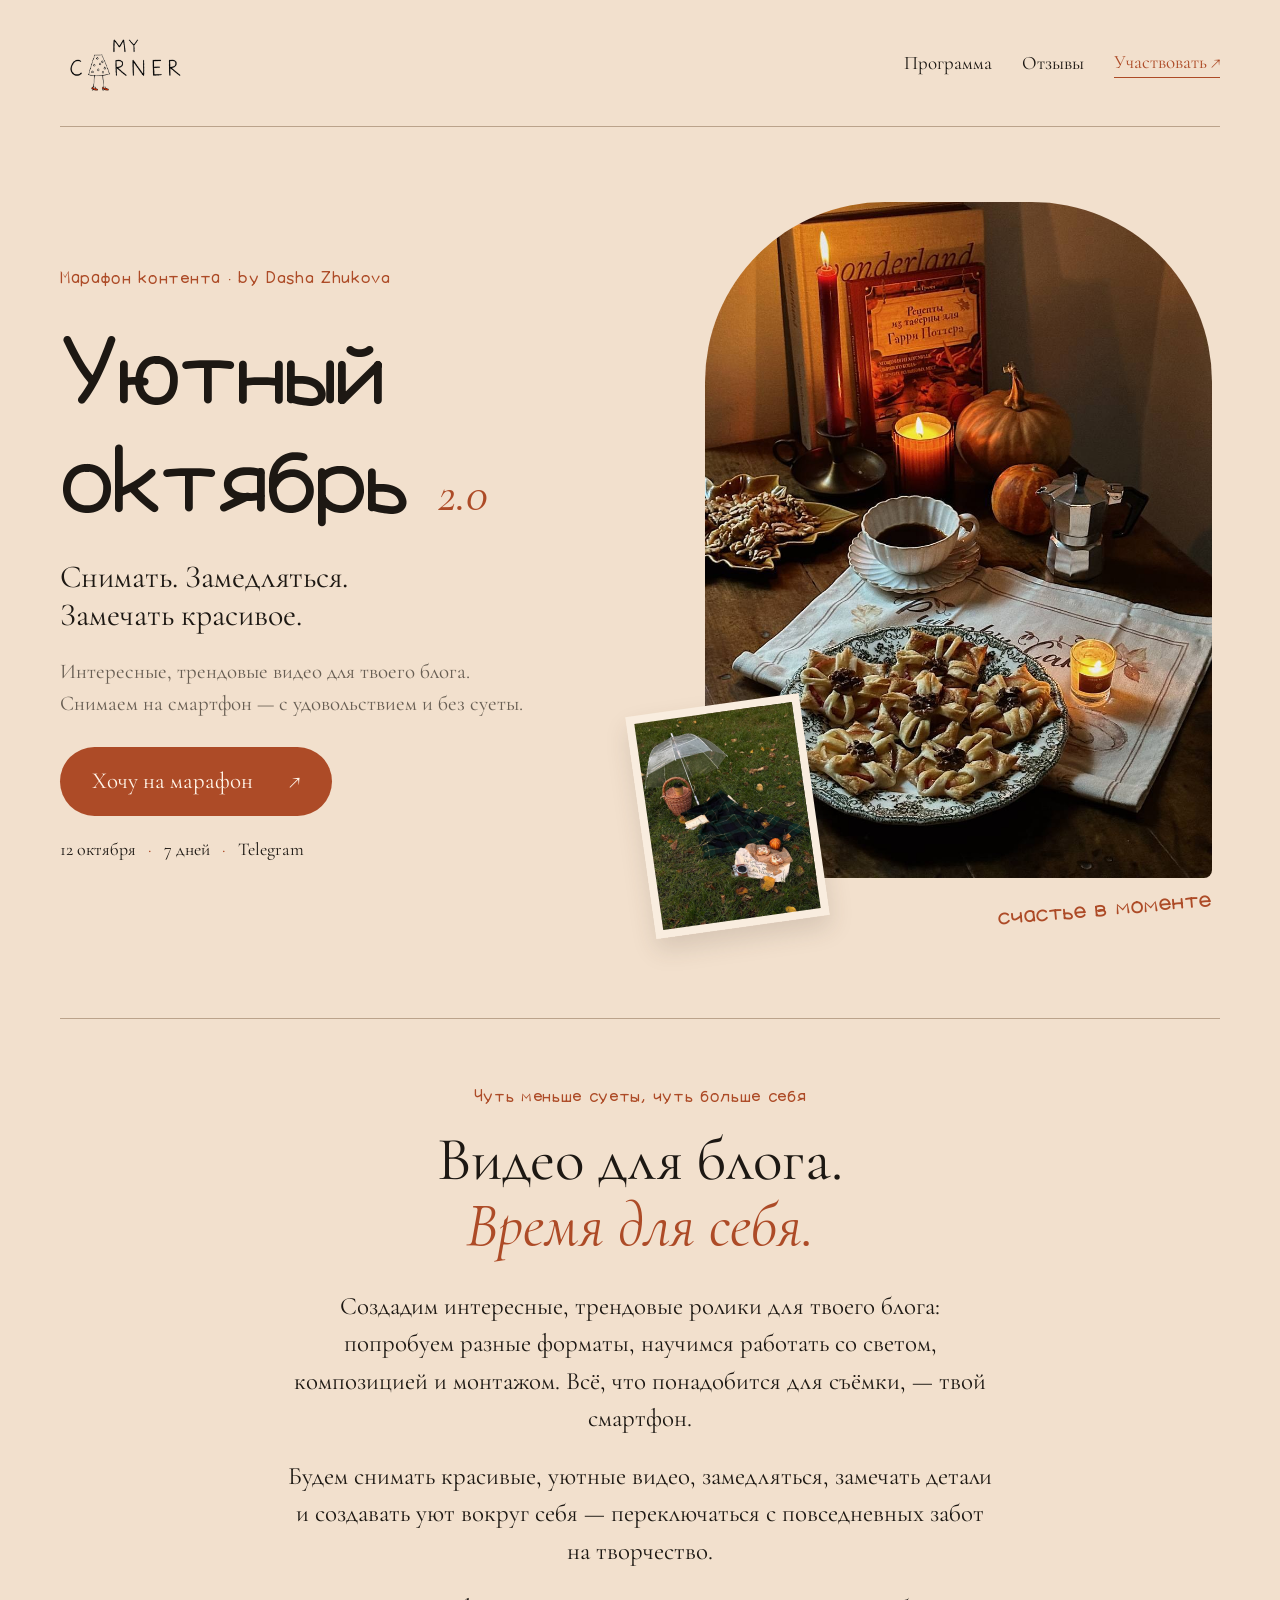
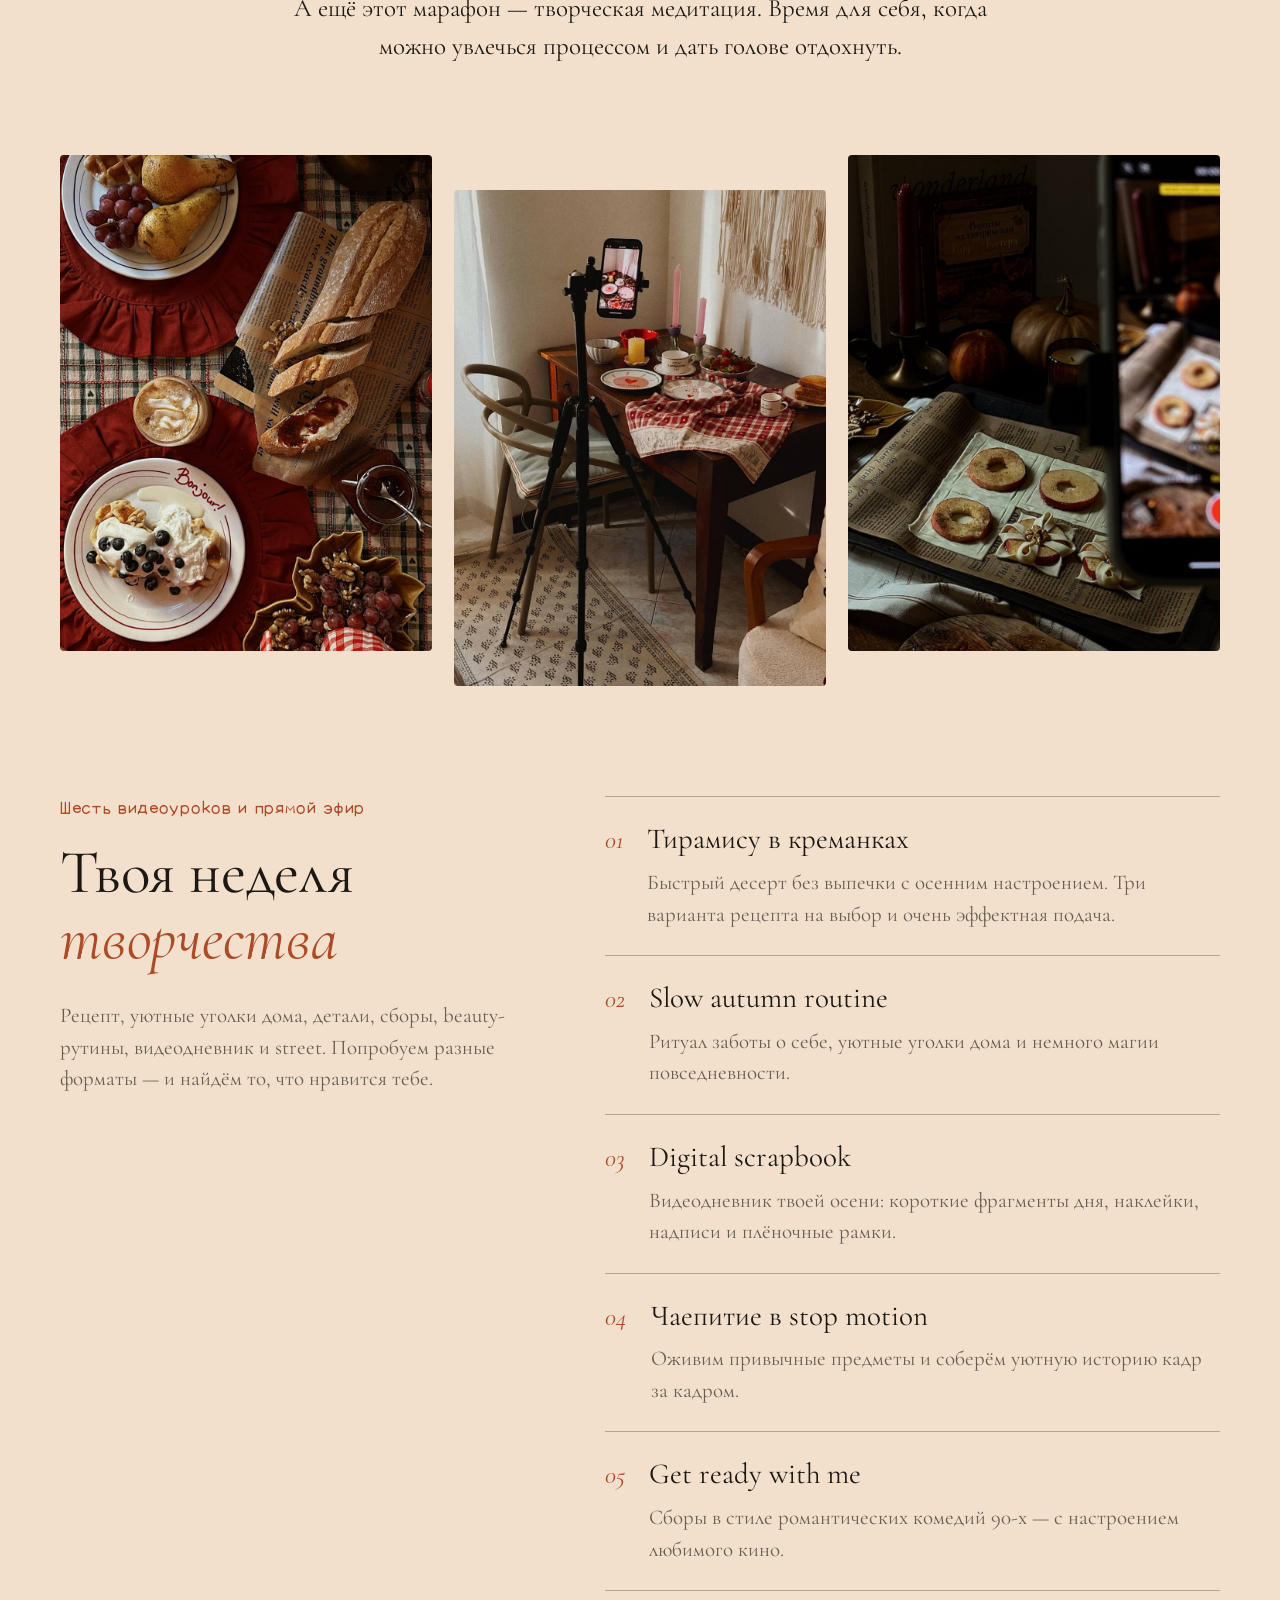
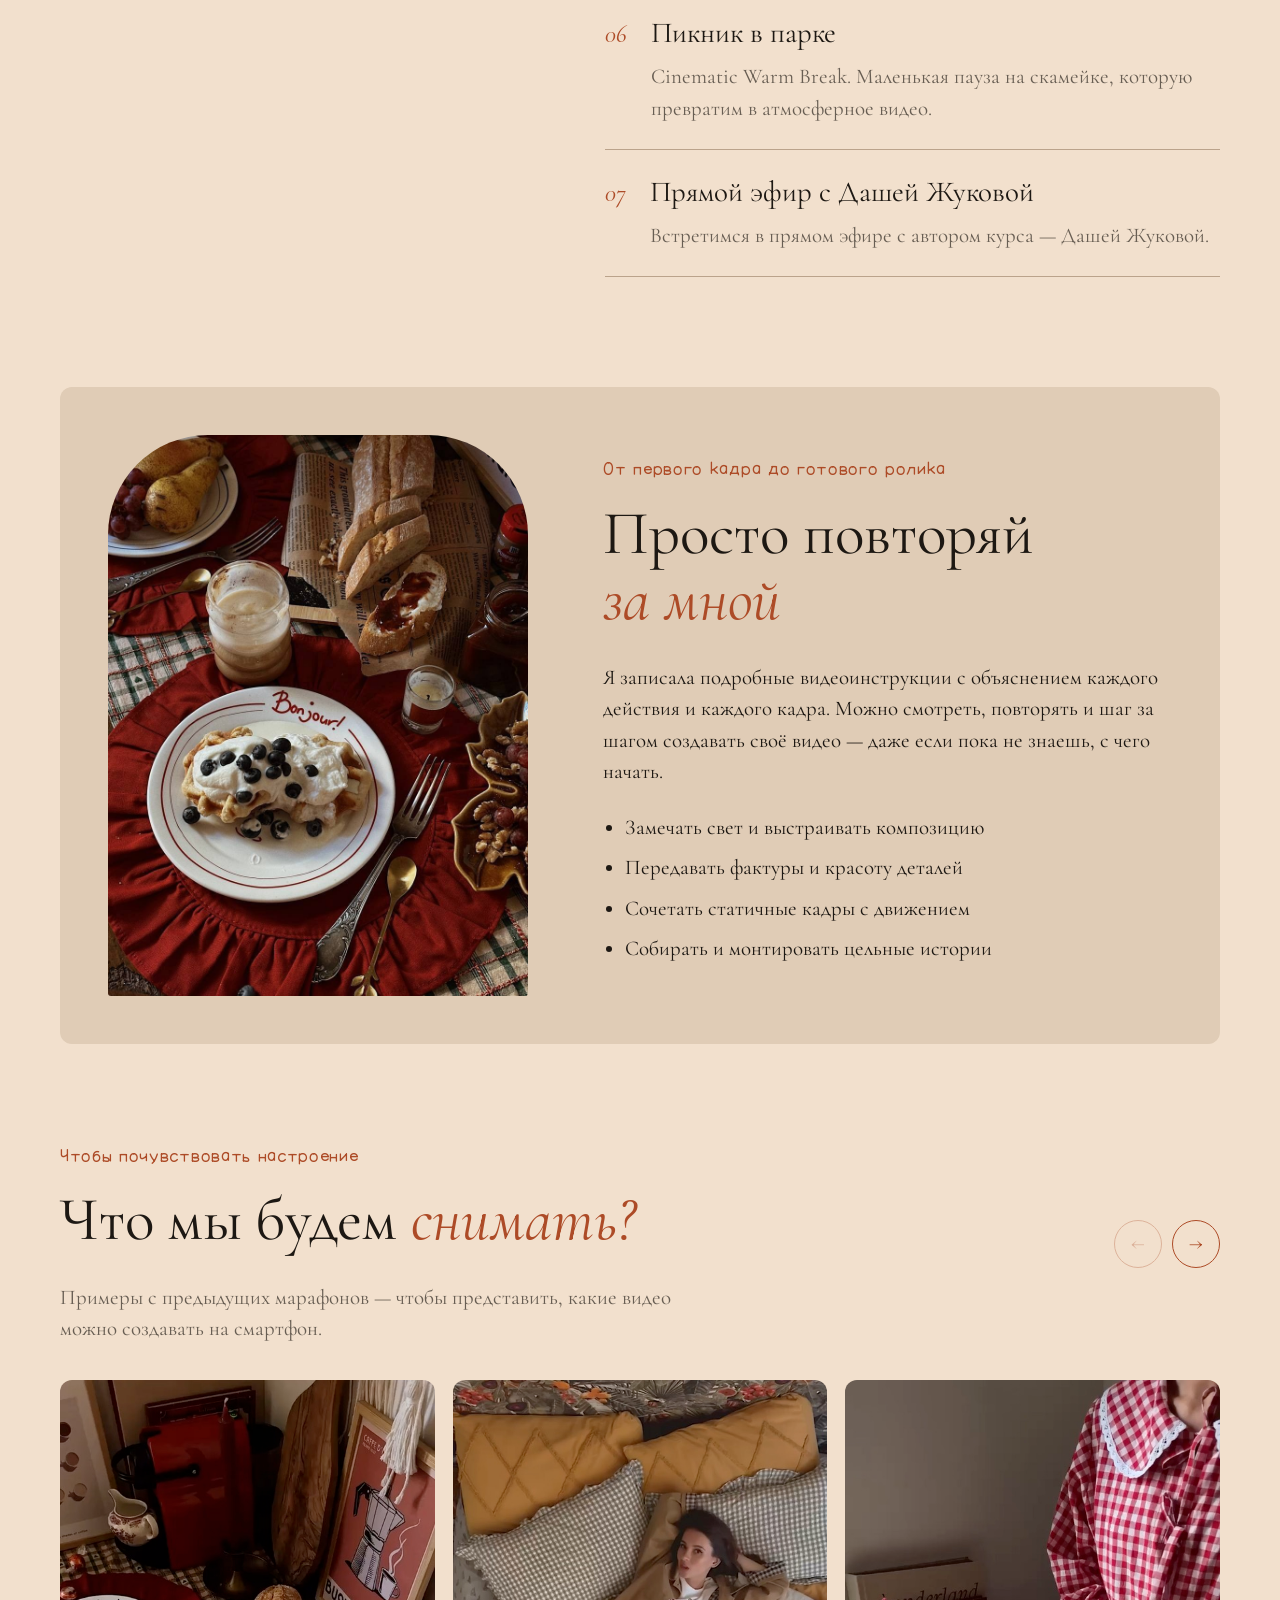
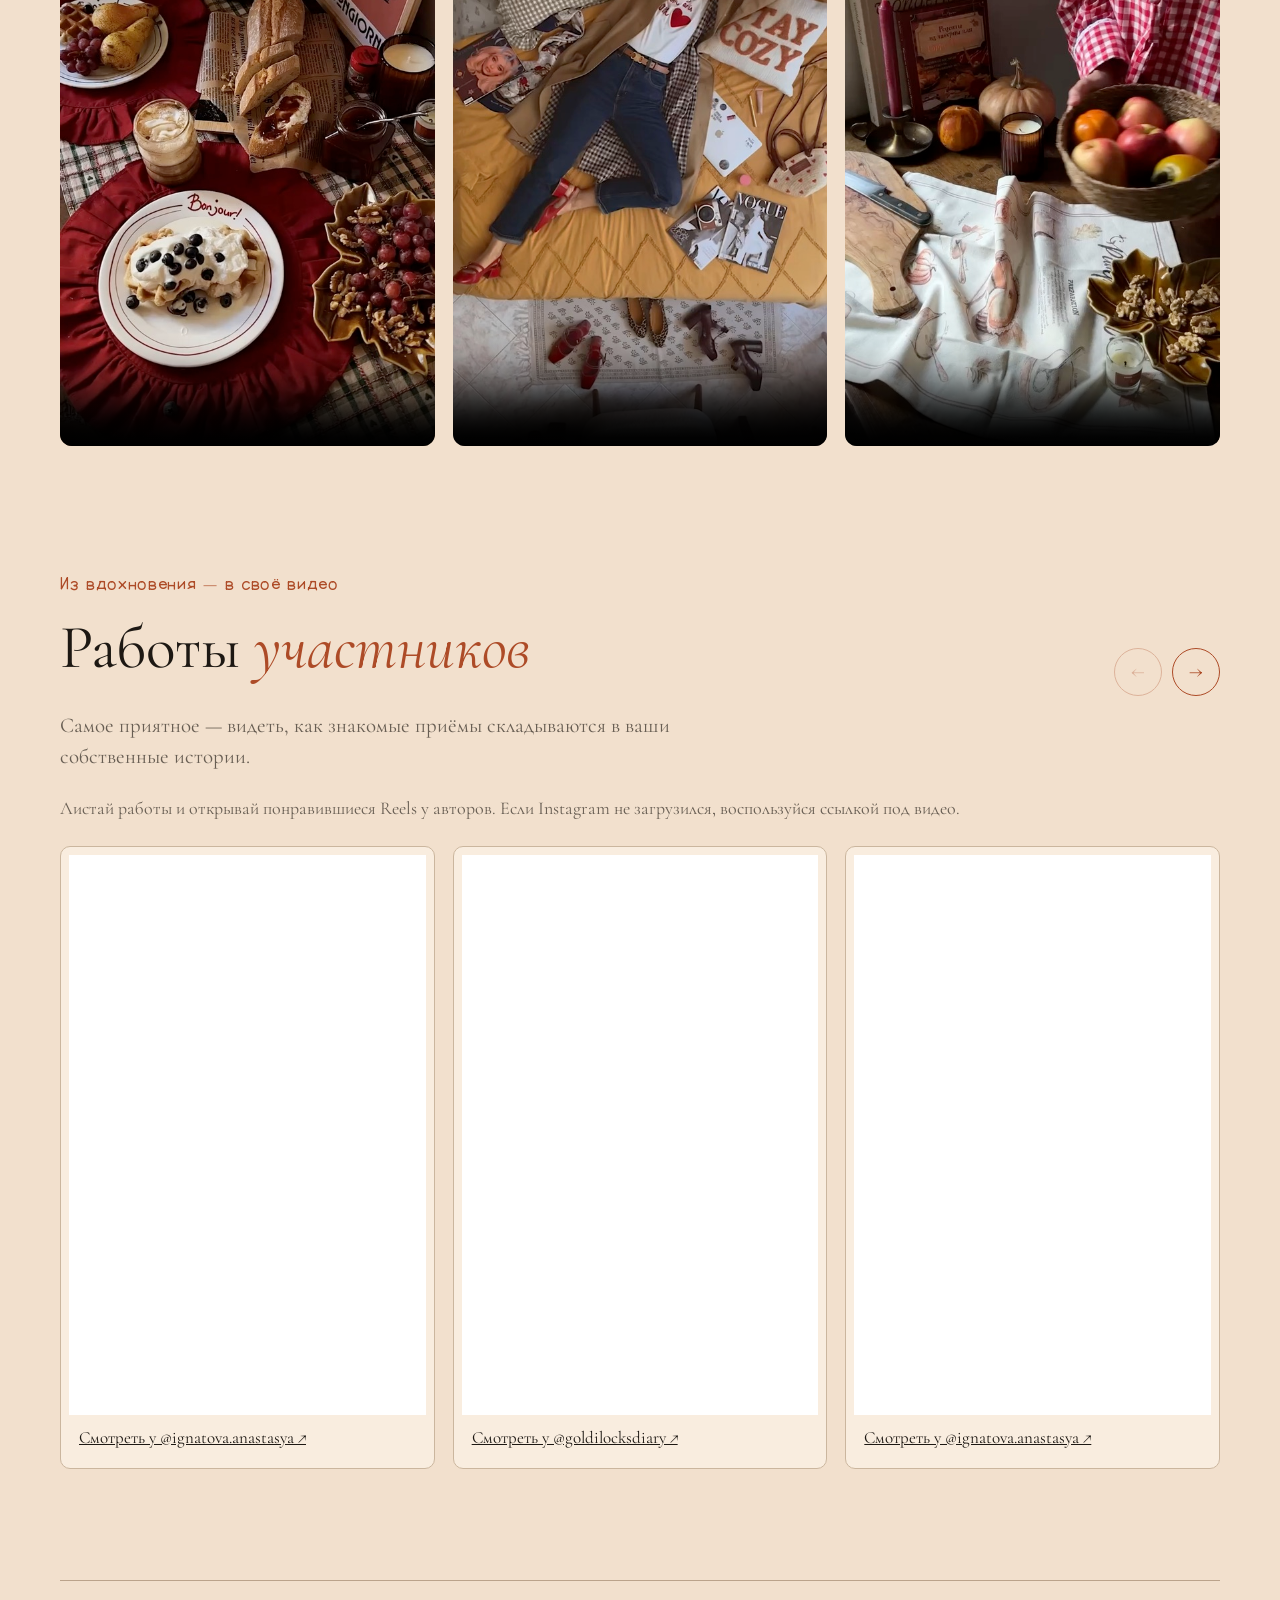
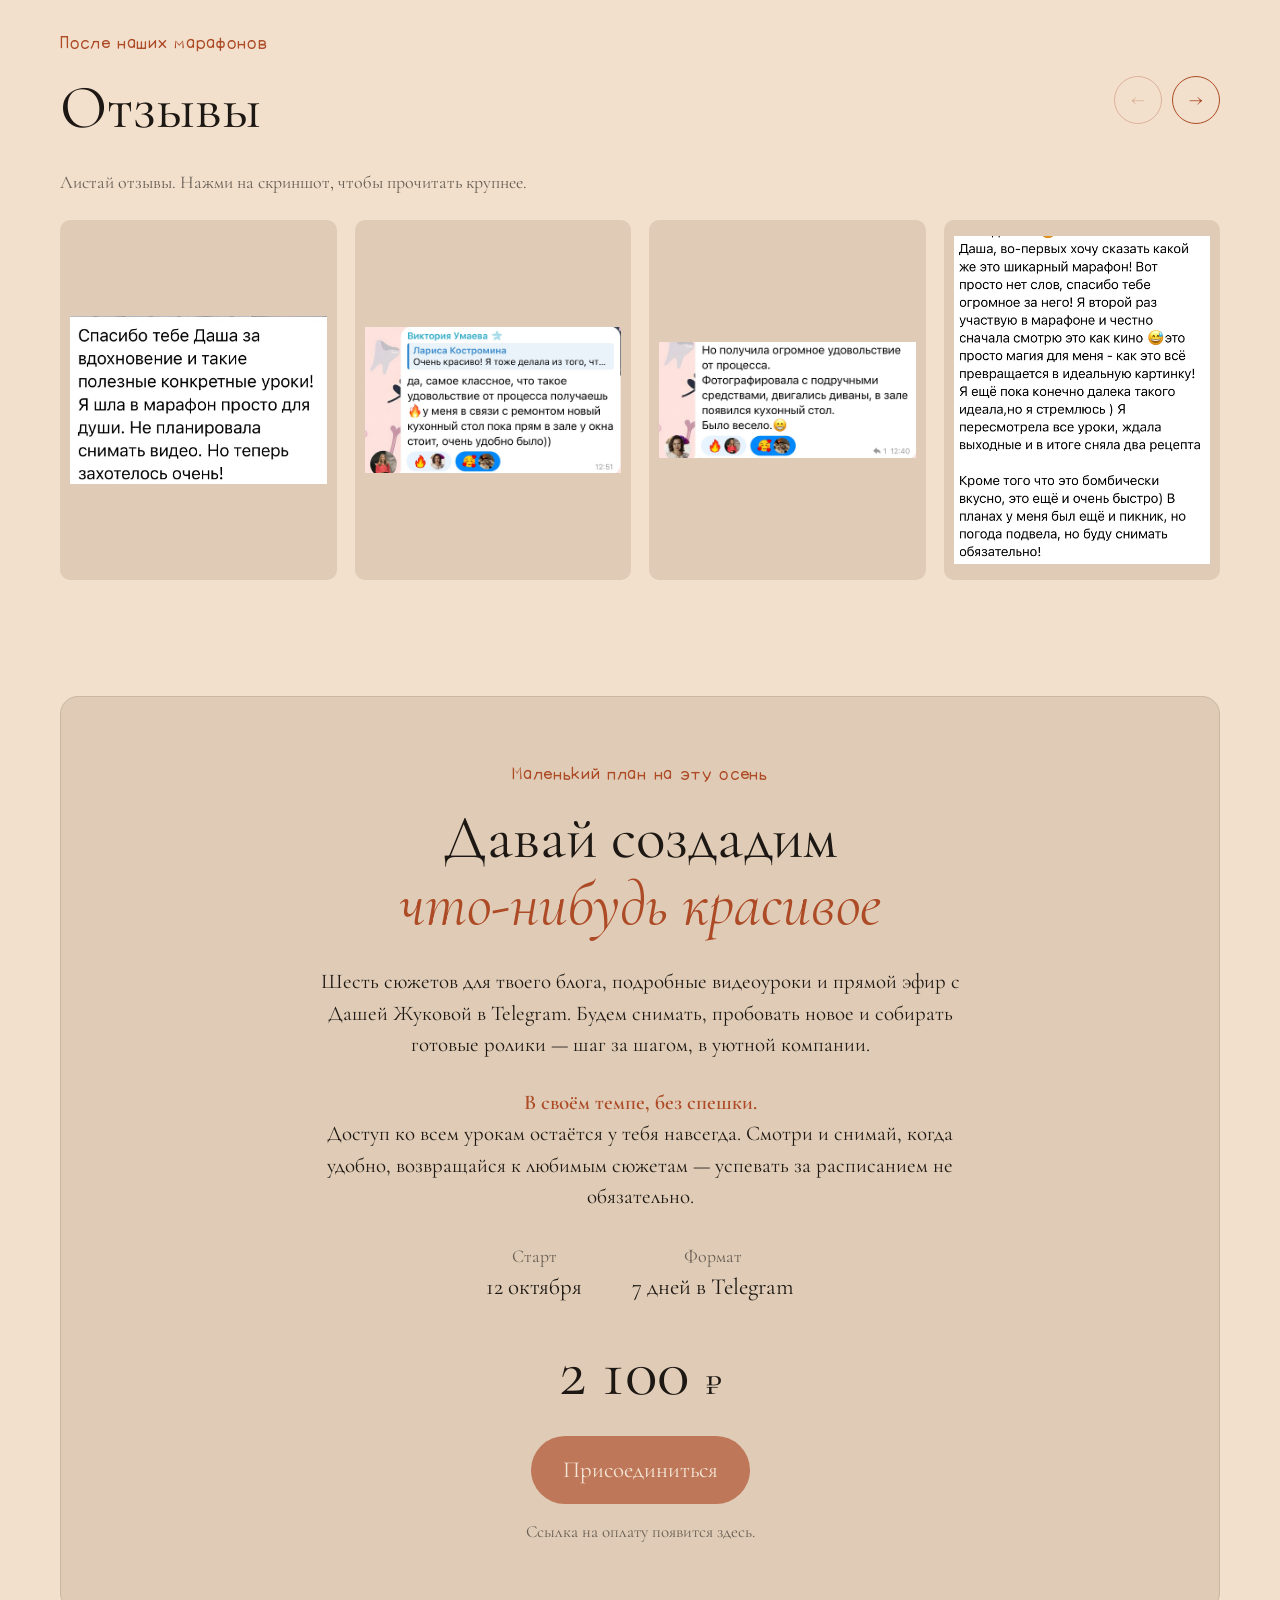
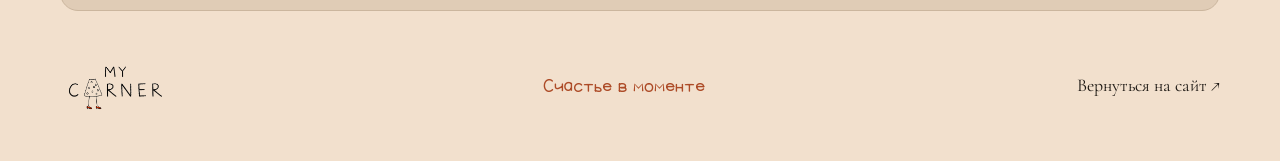
==== commit d2085a31: "Remove requested video from marathon examples" ====
--- a/cozy-october.html
+++ b/cozy-october.html
@@ -6,7 +6,7 @@
 <div class="photo-strip wrap" aria-label="Настроение марафона"><img src="assets/october/photo-1.jpg" alt="Красиво сервированный стол с десертом" loading="lazy"><img src="assets/october/photo-3.jpg" alt="Процесс съёмки уютного завтрака на телефон" loading="lazy"><img src="assets/october/photo-5.jpg" alt="Осенняя композиция с книгами и выпечкой" loading="lazy"></div>
 <section class="program wrap" id="program"><div class="section-heading"><p class="eyebrow">Шесть видеоуроков и прямой эфир</p><h2>Твоя неделя<br><em>творчества</em></h2><p>Рецепт, уютные уголки дома, детали, сборы, beauty-рутины, видеодневник и street. Попробуем разные форматы — и найдём то, что нравится тебе.</p></div><div class="lessons"><article class="lesson"><span class="day">01</span><div><h3>Тирамису в креманках</h3><p>Быстрый десерт без выпечки с осенним настроением. Три варианта рецепта на выбор и очень эффектная подача.</p></div></article><article class="lesson"><span class="day">02</span><div><h3>Slow autumn routine</h3><p>Ритуал заботы о себе, уютные уголки дома и немного магии повседневности.</p></div></article><article class="lesson"><span class="day">03</span><div><h3>Digital scrapbook</h3><p>Видеодневник твоей осени: короткие фрагменты дня, наклейки, надписи и плёночные рамки.</p></div></article><article class="lesson"><span class="day">04</span><div><h3>Чаепитие в stop motion</h3><p>Оживим привычные предметы и соберём уютную историю кадр за кадром.</p></div></article><article class="lesson"><span class="day">05</span><div><h3>Get ready with me</h3><p>Сборы в стиле романтических комедий 90-х — с настроением любимого кино.</p></div></article><article class="lesson"><span class="day">06</span><div><h3>Пикник в парке</h3><p>Cinematic Warm Break. Маленькая пауза на скамейке, которую превратим в атмосферное видео.</p></div></article><article class="lesson"><span class="day">07</span><div><h3>Прямой эфир с Дашей Жуковой</h3><p>Встретимся в прямом эфире с автором курса — Дашей Жуковой.</p></div></article></div></section>
 <section class="learning wrap"><img src="assets/october/photo-4.jpg" alt="Детали уютного завтрака: десерт, кофе и фактурный текстиль" loading="lazy"><div><p class="eyebrow">От первого кадра до готового ролика</p><h2>Просто повторяй<br><em>за мной</em></h2><p>Я записала подробные видеоинструкции с объяснением каждого действия и каждого кадра. Можно смотреть, повторять и шаг за шагом создавать своё видео — даже если пока не знаешь, с чего начать.</p><ul><li>Замечать свет и выстраивать композицию</li><li>Передавать фактуры и красоту деталей</li><li>Сочетать статичные кадры с движением</li><li>Собирать и монтировать цельные истории</li></ul></div></section>
-<section class="examples wrap"><div class="review-heading"><div class="section-heading"><p class="eyebrow">Чтобы почувствовать настроение</p><h2>Что мы будем <em>снимать?</em></h2><p>Примеры с предыдущих марафонов — чтобы представить, какие видео можно создавать на смартфон.</p></div><div class="arrows"><button id="video-prev" aria-label="Предыдущие видео">←</button><button id="video-next" aria-label="Следующие видео">→</button></div></div><div class="video-grid" id="video-track" tabindex="0" aria-label="Примеры видео с предыдущих марафонов"><video controls playsinline preload="none" poster="assets/october/example-1.jpg" aria-label="Пример с прошлого марафона 1"><source src="assets/october/example-1.mp4" type="video/mp4"></video><video controls playsinline preload="none" poster="assets/october/example-2.jpg" aria-label="Пример с прошлого марафона 2"><source src="assets/october/example-2.mp4" type="video/mp4"></video><video controls playsinline preload="none" poster="assets/october/example-3.jpg" aria-label="Пример с прошлого марафона 3"><source src="assets/october/example-3.mp4" type="video/mp4"></video><video controls playsinline preload="none" poster="assets/october/example-4.jpg" aria-label="Пример с прошлого марафона 4"><source src="assets/october/example-4.mp4" type="video/mp4"></video><video controls playsinline preload="none" poster="assets/october/example-5.jpg" aria-label="Пример с прошлого марафона 5"><source src="assets/october/example-5.mp4" type="video/mp4"></video></div></section>
+<section class="examples wrap"><div class="review-heading"><div class="section-heading"><p class="eyebrow">Чтобы почувствовать настроение</p><h2>Что мы будем <em>снимать?</em></h2><p>Примеры с предыдущих марафонов — чтобы представить, какие видео можно создавать на смартфон.</p></div><div class="arrows"><button id="video-prev" aria-label="Предыдущие видео">←</button><button id="video-next" aria-label="Следующие видео">→</button></div></div><div class="video-grid" id="video-track" tabindex="0" aria-label="Примеры видео с предыдущих марафонов"><video controls playsinline preload="none" poster="assets/october/example-1.jpg" aria-label="Пример с прошлого марафона 1"><source src="assets/october/example-1.mp4" type="video/mp4"></video><video controls playsinline preload="none" poster="assets/october/example-2.jpg" aria-label="Пример с прошлого марафона 2"><source src="assets/october/example-2.mp4" type="video/mp4"></video><video controls playsinline preload="none" poster="assets/october/example-4.jpg" aria-label="Пример с прошлого марафона 4"><source src="assets/october/example-4.mp4" type="video/mp4"></video><video controls playsinline preload="none" poster="assets/october/example-5.jpg" aria-label="Пример с прошлого марафона 5"><source src="assets/october/example-5.mp4" type="video/mp4"></video></div></section>
 <section class="student student-gallery wrap"><div class="review-heading"><div class="section-heading"><p class="eyebrow">Из вдохновения — в своё видео</p><h2>Работы <em>участников</em></h2><p>Самое приятное — видеть, как знакомые приёмы складываются в ваши собственные истории.</p></div><div class="arrows"><button id="student-prev" aria-label="Предыдущие работы участников">←</button><button id="student-next" aria-label="Следующие работы участников">→</button></div></div><p class="review-hint">Листай работы и открывай понравившиеся Reels у авторов. Если Instagram не загрузился, воспользуйся ссылкой под видео.</p><div class="student-track" id="student-track" tabindex="0" aria-label="Работы участников"><article class="embed-box"><iframe title="Reels от @ignatova.anastasya — работа 1" src="https://www.instagram.com/reel/DSFgM1GCEla/embed/" loading="lazy" allowfullscreen></iframe><p><a href="https://www.instagram.com/reel/DSFgM1GCEla/" target="_blank" rel="noopener noreferrer">Смотреть у @ignatova.anastasya ↗</a></p></article><article class="embed-box"><iframe title="Reels от @goldilocksdiary — работа 2" src="https://www.instagram.com/reel/DSmaSoTiF32/embed/" loading="lazy" allowfullscreen></iframe><p><a href="https://www.instagram.com/reel/DSmaSoTiF32/" target="_blank" rel="noopener noreferrer">Смотреть у @goldilocksdiary ↗</a></p></article><article class="embed-box"><iframe title="Reels от @ignatova.anastasya — работа 3" src="https://www.instagram.com/reel/DP3usGuCA1y/embed/" loading="lazy" allowfullscreen></iframe><p><a href="https://www.instagram.com/reel/DP3usGuCA1y/" target="_blank" rel="noopener noreferrer">Смотреть у @ignatova.anastasya ↗</a></p></article><article class="embed-box"><iframe title="Reels от @psy.olga.zaytseva — работа 4" src="https://www.instagram.com/reel/DIoNOzVgjjm/embed/" loading="lazy" allowfullscreen></iframe><p><a href="https://www.instagram.com/reel/DIoNOzVgjjm/" target="_blank" rel="noopener noreferrer">Смотреть у @psy.olga.zaytseva ↗</a></p></article><article class="embed-box"><iframe title="Reels от @ignatova.anastasya — работа 5" src="https://www.instagram.com/reel/DP-608zCEoG/embed/" loading="lazy" allowfullscreen></iframe><p><a href="https://www.instagram.com/reel/DP-608zCEoG/" target="_blank" rel="noopener noreferrer">Смотреть у @ignatova.anastasya ↗</a></p></article><article class="embed-box"><iframe title="Reels от @queen_rg_ — работа 6" src="https://www.instagram.com/reel/DQROOhCjHlr/embed/" loading="lazy" allowfullscreen></iframe><p><a href="https://www.instagram.com/reel/DQROOhCjHlr/" target="_blank" rel="noopener noreferrer">Смотреть у @queen_rg_ ↗</a></p></article><article class="embed-box"><iframe title="Reels от @ignatova.anastasya — работа 7" src="https://www.instagram.com/reel/DPyE2k7CDX9/embed/" loading="lazy" allowfullscreen></iframe><p><a href="https://www.instagram.com/reel/DPyE2k7CDX9/" target="_blank" rel="noopener noreferrer">Смотреть у @ignatova.anastasya ↗</a></p></article><article class="embed-box"><iframe title="Reels от @goldilocksdiary — работа 8" src="https://www.instagram.com/reel/DIifeOLNSyn/embed/" loading="lazy" allowfullscreen></iframe><p><a href="https://www.instagram.com/reel/DIifeOLNSyn/" target="_blank" rel="noopener noreferrer">Смотреть у @goldilocksdiary ↗</a></p></article><article class="embed-box"><iframe title="Reels от @ignatova.anastasya — работа 9" src="https://www.instagram.com/reel/DSWtk0YCGz6/embed/" loading="lazy" allowfullscreen></iframe><p><a href="https://www.instagram.com/reel/DSWtk0YCGz6/" target="_blank" rel="noopener noreferrer">Смотреть у @ignatova.anastasya ↗</a></p></article><article class="embed-box"><iframe title="Reels от @anpi_love_a — работа 10" src="https://www.instagram.com/reel/DQeBL0UDZF1/embed/" loading="lazy" allowfullscreen></iframe><p><a href="https://www.instagram.com/reel/DQeBL0UDZF1/" target="_blank" rel="noopener noreferrer">Смотреть у @anpi_love_a ↗</a></p></article></div></section>
 <section class="voices wrap" id="voices"><div class="review-heading"><div><p class="eyebrow">После наших марафонов</p><h2>Отзывы</h2></div><div class="arrows"><button id="review-prev" aria-label="Предыдущие отзывы">←</button><button id="review-next" aria-label="Следующие отзывы">→</button></div></div><p class="review-hint">Листай отзывы. Нажми на скриншот, чтобы прочитать крупнее.</p><div class="reviews-track" id="review-track" tabindex="0" aria-label="Отзывы участников"><button class="review" data-review="assets/october/review-1.jpg" aria-label="Увеличить отзыв 1"><img src="assets/october/review-1.jpg" alt="Скриншот отзыва участника 1" loading="lazy" width="600" height="900"></button><button class="review" data-review="assets/october/review-2.jpg" aria-label="Увеличить отзыв 2"><img src="assets/october/review-2.jpg" alt="Скриншот отзыва участника 2" loading="lazy" width="600" height="900"></button><button class="review" data-review="assets/october/review-3.jpg" aria-label="Увеличить отзыв 3"><img src="assets/october/review-3.jpg" alt="Скриншот отзыва участника 3" loading="lazy" width="600" height="900"></button><button class="review" data-review="assets/october/review-4.jpg" aria-label="Увеличить отзыв 4"><img src="assets/october/review-4.jpg" alt="Скриншот отзыва участника 4" loading="lazy" width="600" height="900"></button><button class="review" data-review="assets/october/review-5.jpg" aria-label="Увеличить отзыв 5"><img src="assets/october/review-5.jpg" alt="Скриншот отзыва участника 5" loading="lazy" width="600" height="900"></button><button class="review" data-review="assets/october/review-6.jpg" aria-label="Увеличить отзыв 6"><img src="assets/october/review-6.jpg" alt="Скриншот отзыва участника 6" loading="lazy" width="600" height="900"></button><button class="review" data-review="assets/october/review-7.jpg" aria-label="Увеличить отзыв 7"><img src="assets/october/review-7.jpg" alt="Скриншот отзыва участника 7" loading="lazy" width="600" height="900"></button><button class="review" data-review="assets/october/review-8.jpg" aria-label="Увеличить отзыв 8"><img src="assets/october/review-8.jpg" alt="Скриншот отзыва участника 8" loading="lazy" width="600" height="900"></button><button class="review" data-review="assets/october/review-9.jpg" aria-label="Увеличить отзыв 9"><img src="assets/october/review-9.jpg" alt="Скриншот отзыва участника 9" loading="lazy" width="600" height="900"></button><button class="review" data-review="assets/october/review-10.jpg" aria-label="Увеличить отзыв 10"><img src="assets/october/review-10.jpg" alt="Скриншот отзыва участника 10" loading="lazy" width="600" height="900"></button><button class="review" data-review="assets/october/review-11.jpg" aria-label="Увеличить отзыв 11"><img src="assets/october/review-11.jpg" alt="Скриншот отзыва участника 11" loading="lazy" width="600" height="900"></button><button class="review" data-review="assets/october/review-12.jpg" aria-label="Увеличить отзыв 12"><img src="assets/october/review-12.jpg" alt="Скриншот отзыва участника 12" loading="lazy" width="600" height="900"></button></div></section>
 <section class="join wrap" id="join"><p class="eyebrow">Маленький план на эту осень</p><h2>Давай создадим<br><em>что-нибудь красивое</em></h2><p>Шесть сюжетов для твоего блога, подробные видеоуроки и прямой эфир с Дашей Жуковой в Telegram. Будем снимать, пробовать новое и собирать готовые ролики — шаг за шагом, в уютной компании.</p><p class="access-note"><strong>В своём темпе, без спешки.</strong><br>Доступ ко всем урокам остаётся у тебя навсегда. Смотри и снимай, когда удобно, возвращайся к любимым сюжетам — успевать за расписанием не обязательно.</p><div class="join-meta"><span>Старт <strong>12 октября</strong></span><span>Формат <strong>7 дней в Telegram</strong></span></div><p class="price">2 100 <span>₽</span></p><a class="oct-btn" id="payment-link" hidden>Присоединиться</a><button class="oct-btn" id="payment-pending" disabled>Присоединиться</button><p class="payment-note" id="payment-note">Ссылка на оплату появится здесь.</p></section></main>
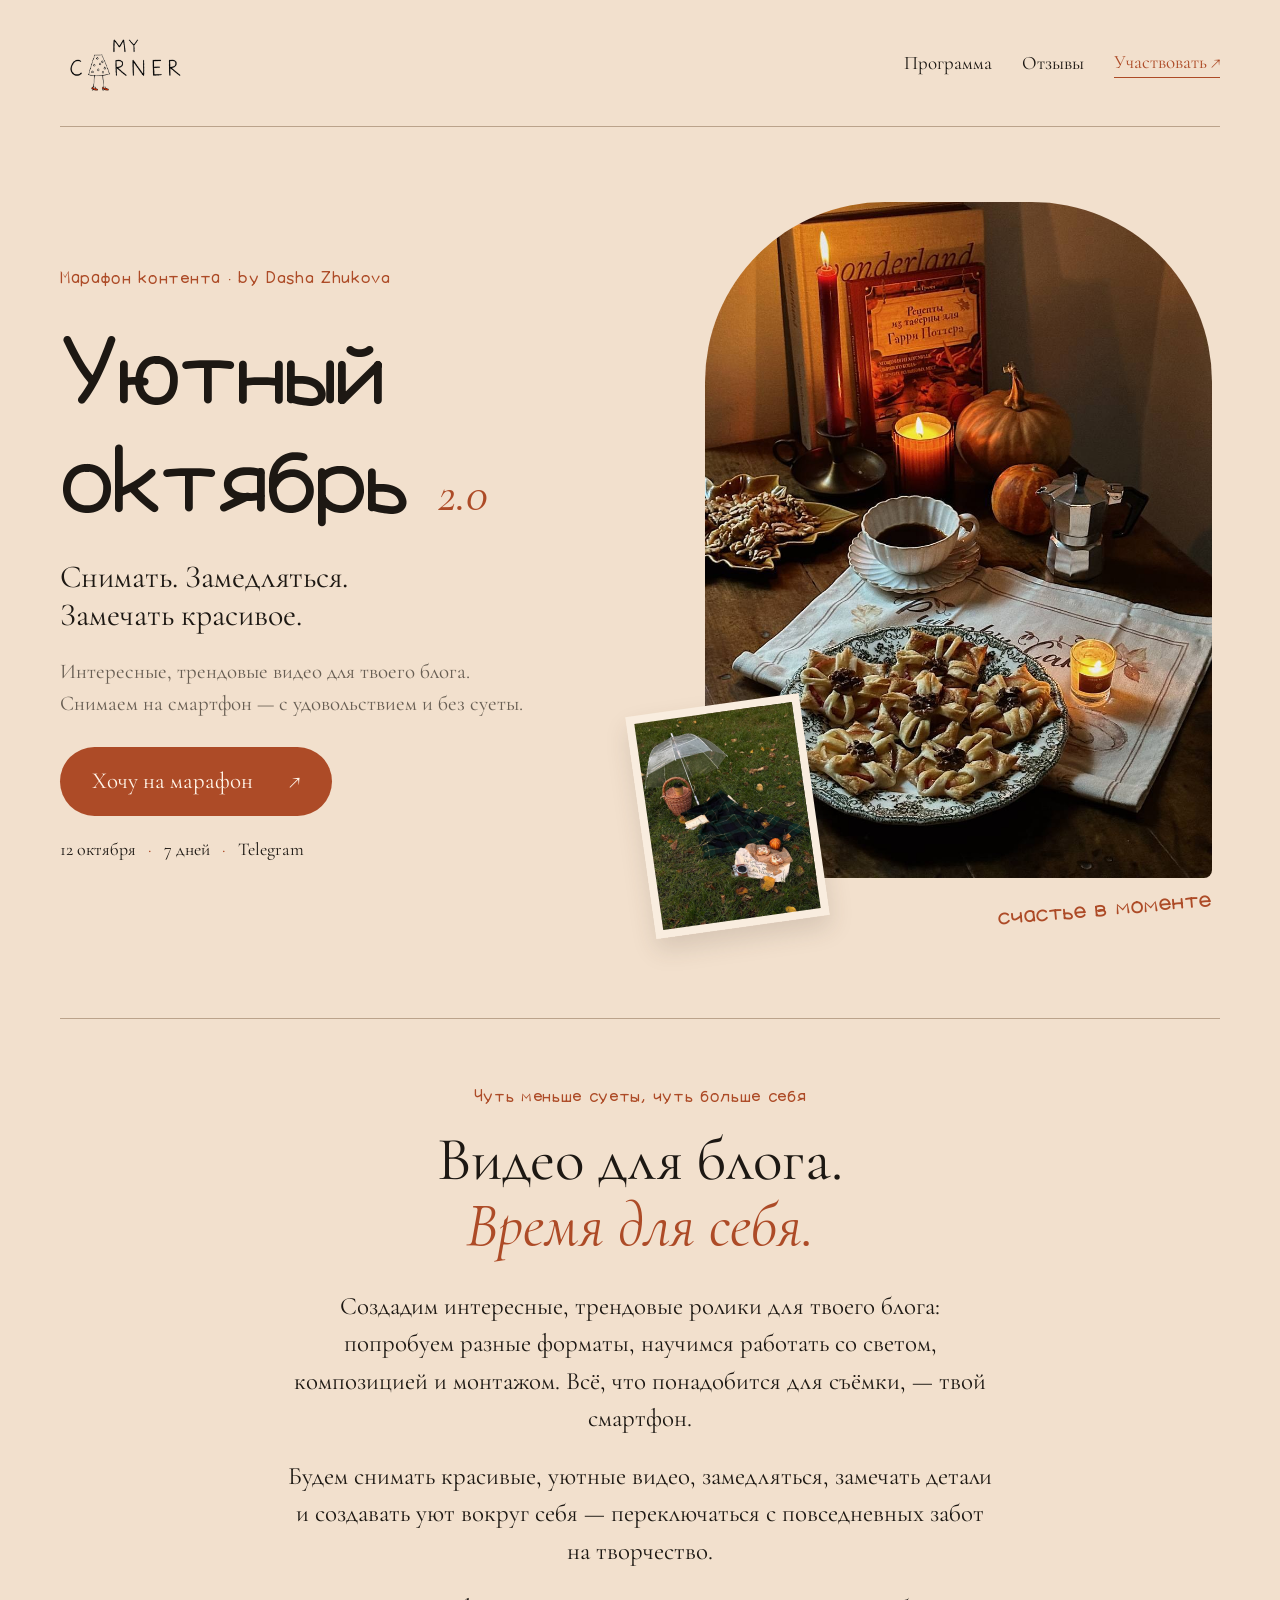
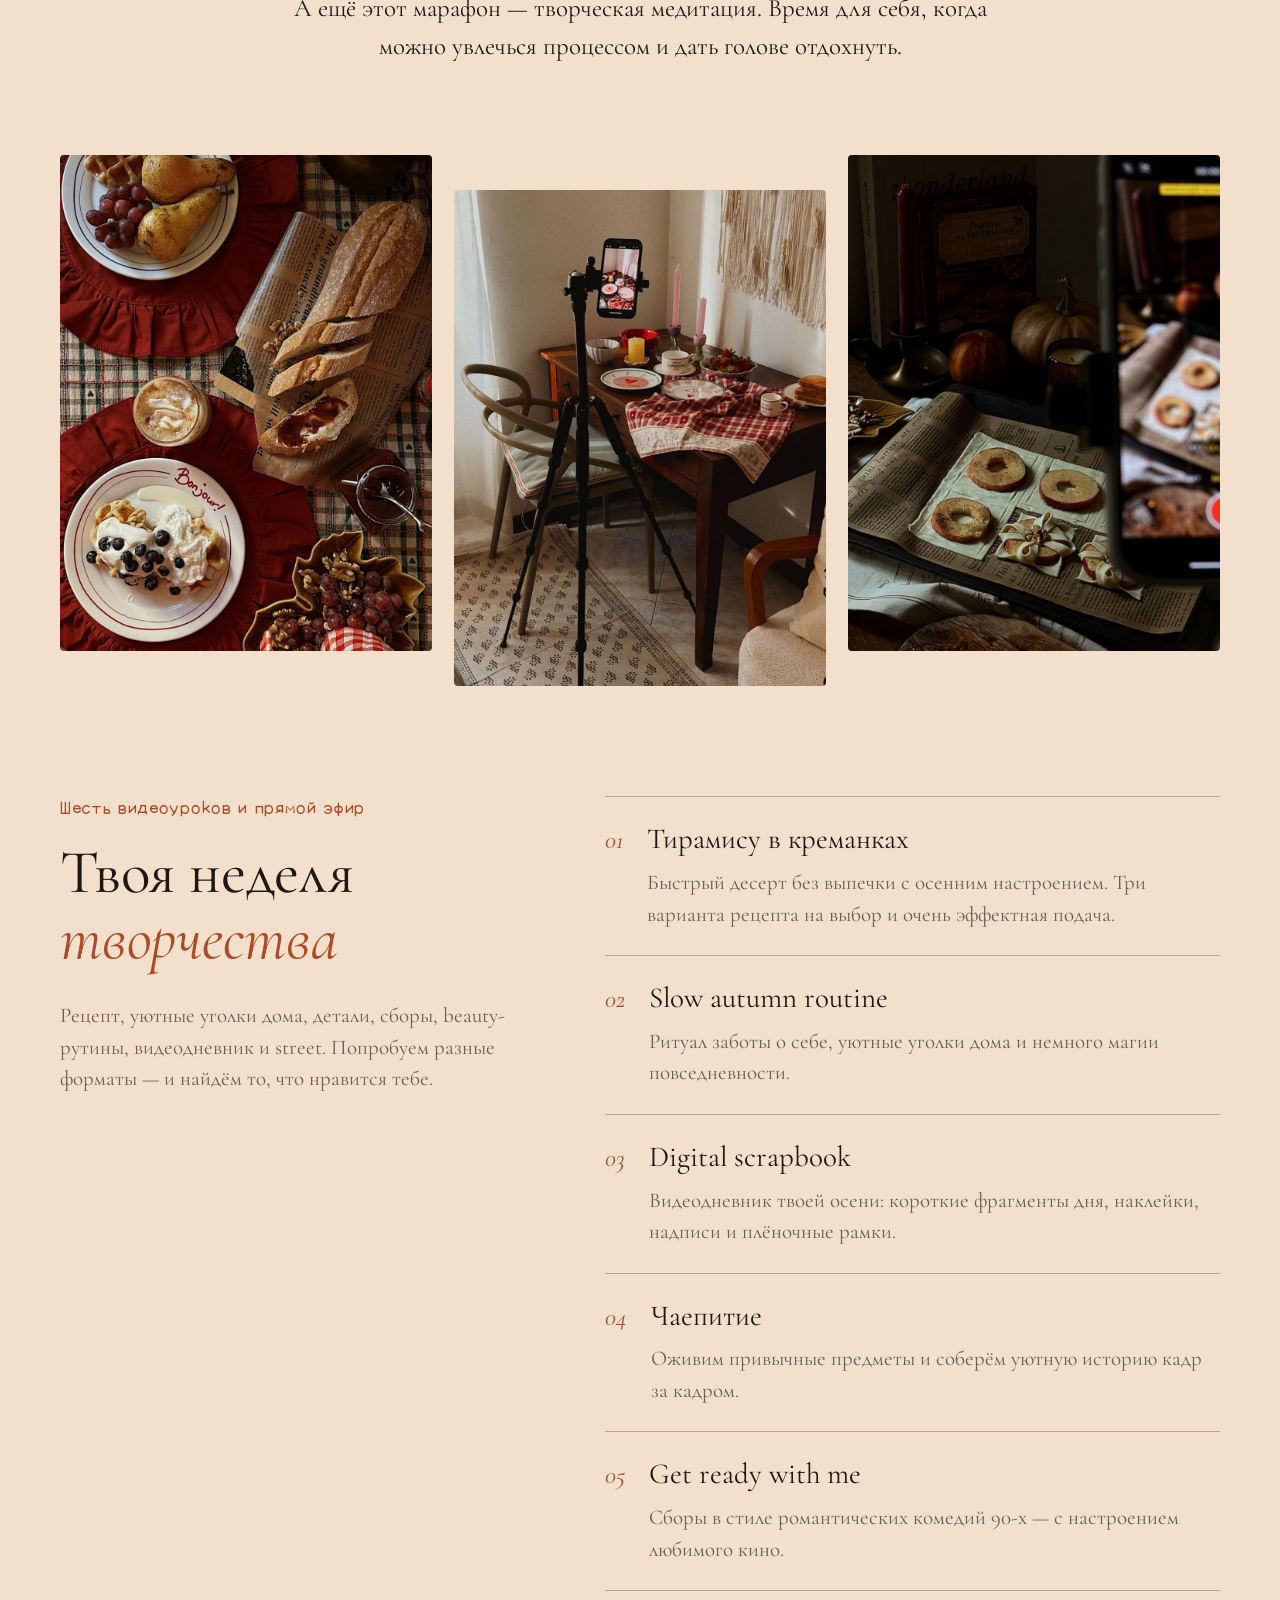
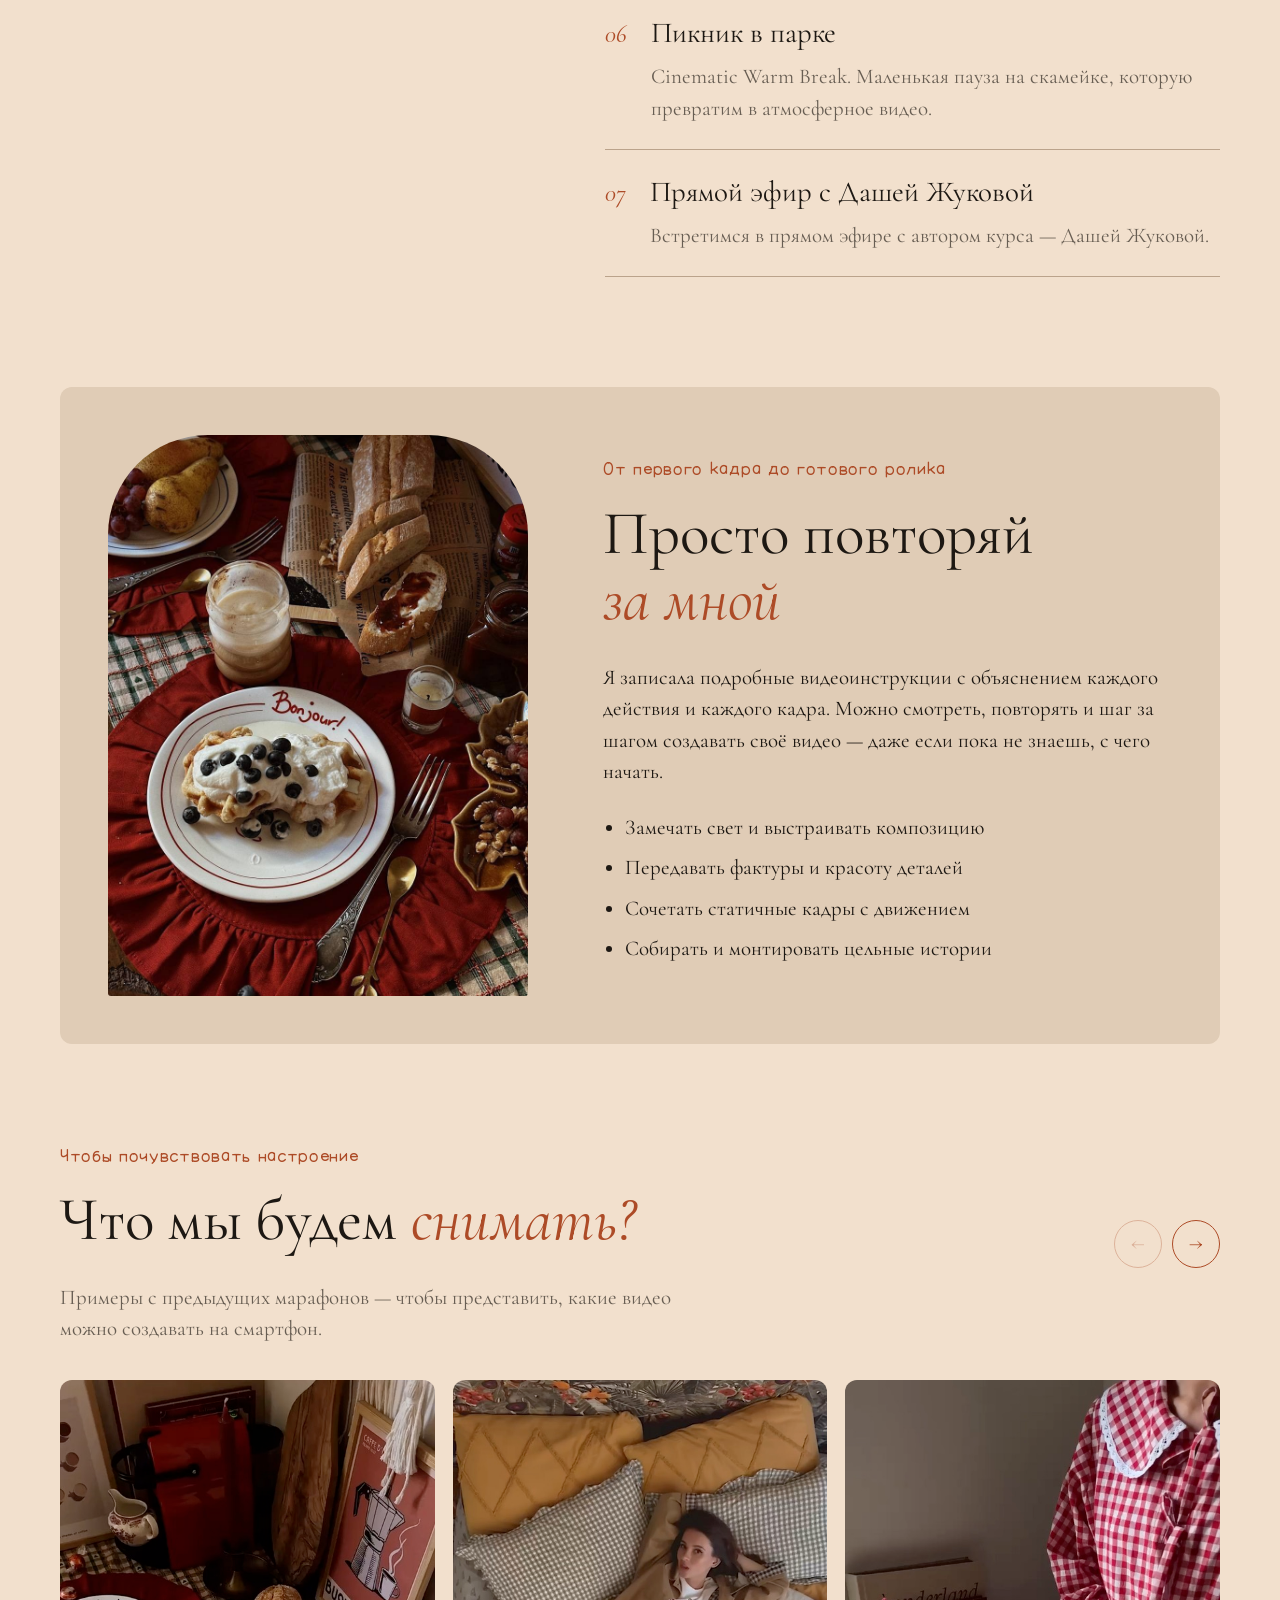
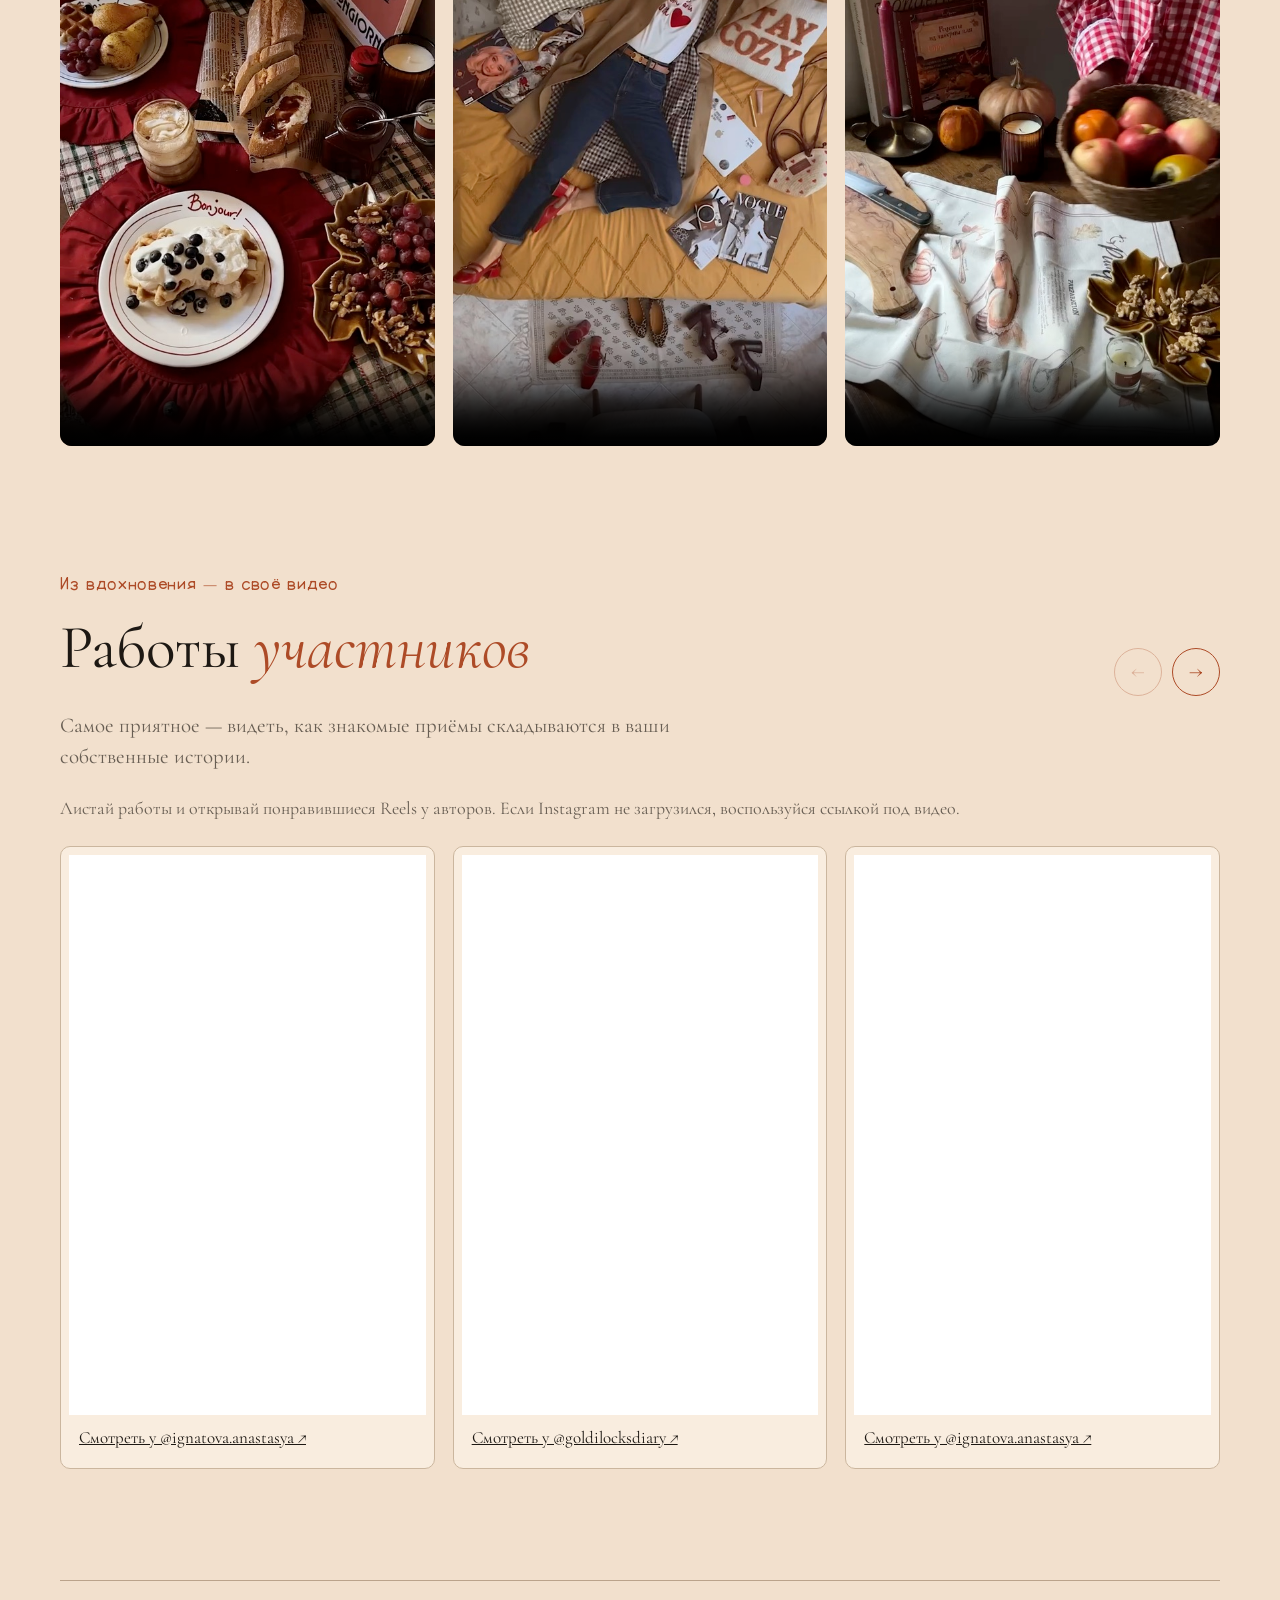
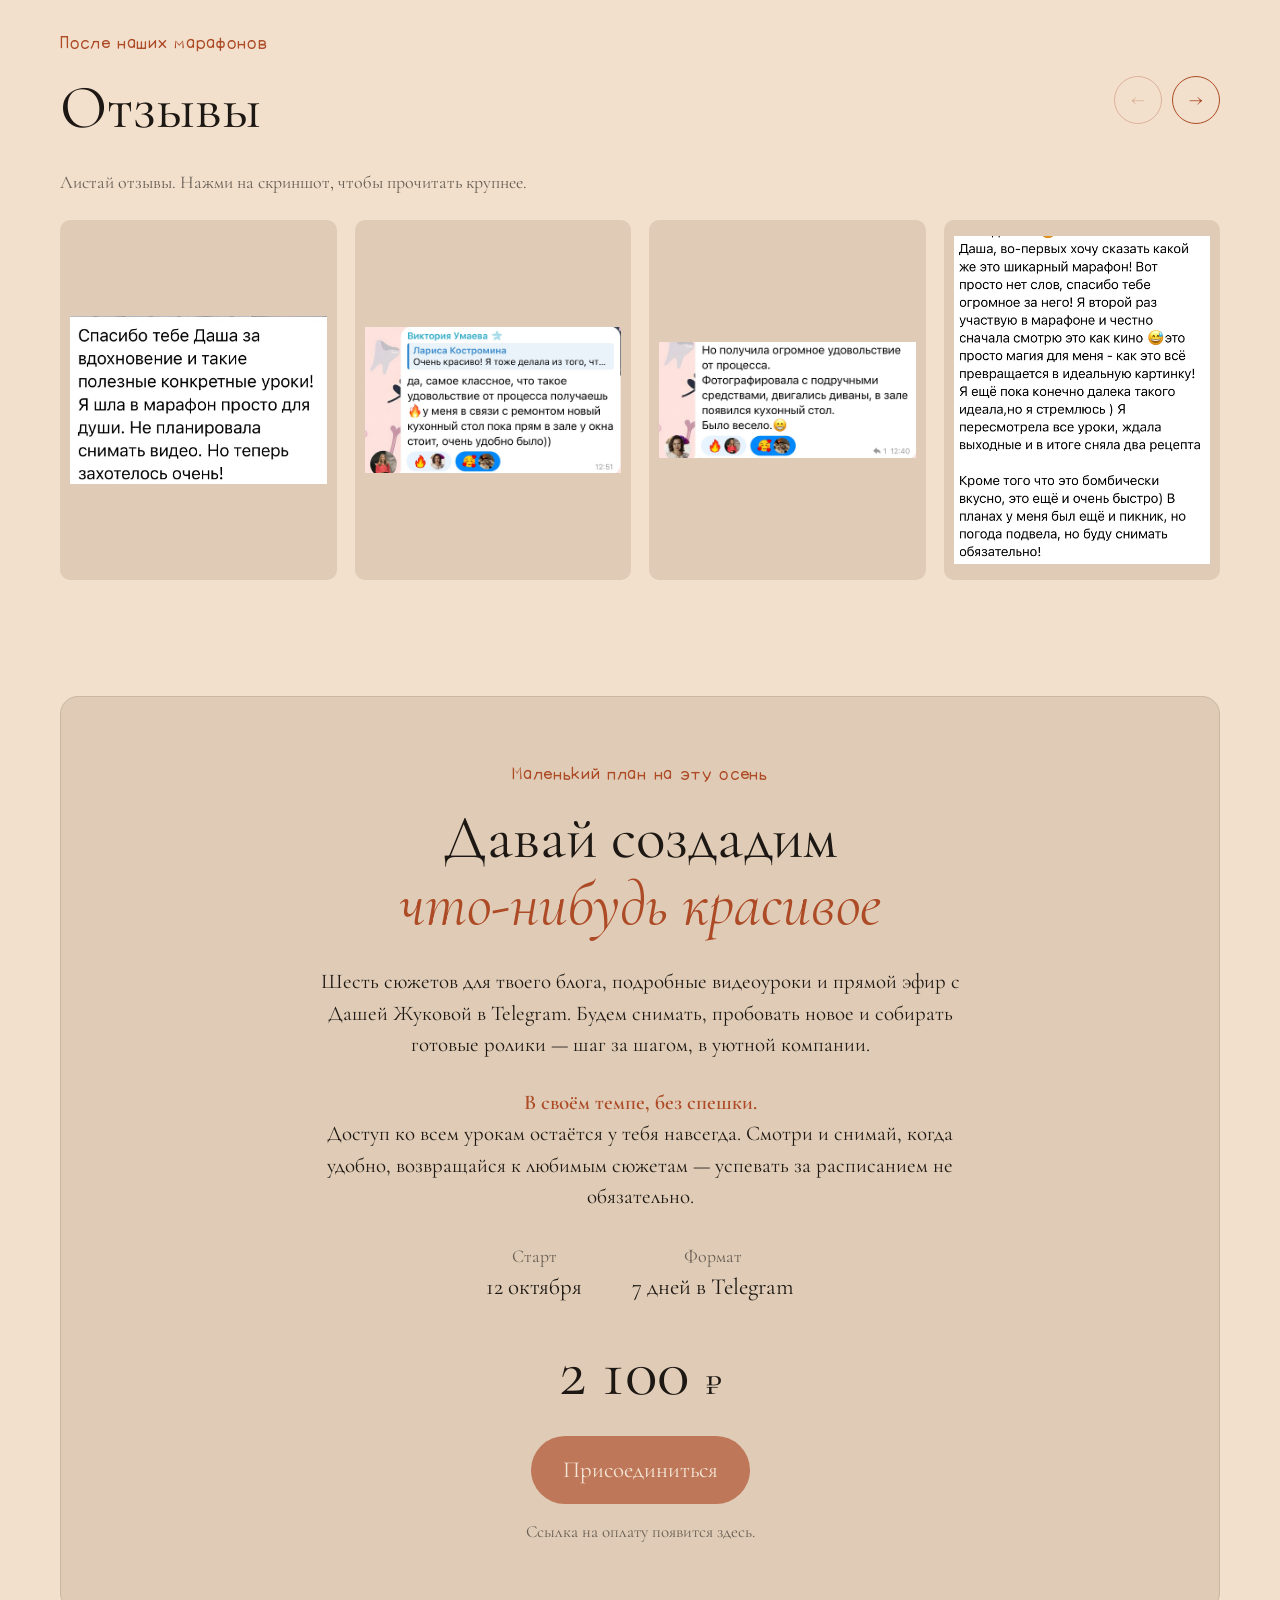
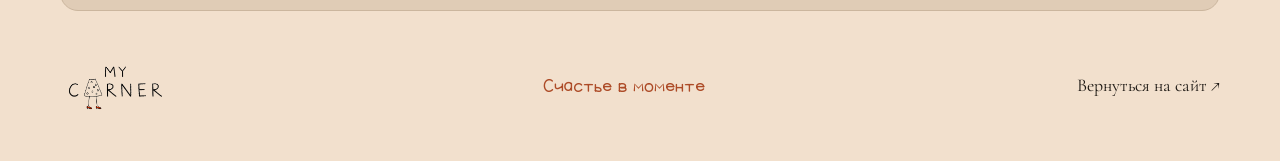
==== commit 67f76405: "Simplify tea lesson title" ====
--- a/cozy-october.html
+++ b/cozy-october.html
@@ -4,7 +4,7 @@
 <main id="main"><section class="oct-hero wrap"><div class="hero-copy"><p class="eyebrow">Марафон контента · by Dasha Zhukova</p><h1>Уютный<br>октябрь <span>2.0</span></h1><p class="hero-note">Снимать. Замедляться.<br>Замечать красивое.</p><p class="intro">Интересные, трендовые видео для твоего блога.<br>Снимаем на смартфон — с удовольствием и без суеты.</p><a class="oct-btn" href="#join">Хочу на марафон <span>↗</span></a><p class="meta">12 октября <b>·</b> 7 дней <b>·</b> Telegram</p></div><div class="hero-art"><img class="hero-main" src="assets/october/photo-6.jpg" alt="Чай, свечи и домашняя выпечка в тёплом свете у окна" width="1000" height="1333" fetchpriority="high"><img class="hero-inset" src="assets/october/photo-2.jpg" alt="Осенний пикник на клетчатом пледе" width="500" height="667"><span class="handnote">счастье в моменте</span></div></section>
 <section class="manifest wrap"><p class="eyebrow">Чуть меньше суеты, чуть больше себя</p><h2>Видео для блога.<br><em>Время для себя.</em></h2><p>Создадим интересные, трендовые ролики для твоего блога: попробуем разные форматы, научимся работать со светом, композицией и монтажом. Всё, что понадобится для съёмки, — твой смартфон.</p><p>Будем снимать красивые, уютные видео, замедляться, замечать детали и создавать уют вокруг себя — переключаться с повседневных забот на творчество.</p><p>А ещё этот марафон — творческая медитация. Время для себя, когда можно увлечься процессом и дать голове отдохнуть.</p></section>
 <div class="photo-strip wrap" aria-label="Настроение марафона"><img src="assets/october/photo-1.jpg" alt="Красиво сервированный стол с десертом" loading="lazy"><img src="assets/october/photo-3.jpg" alt="Процесс съёмки уютного завтрака на телефон" loading="lazy"><img src="assets/october/photo-5.jpg" alt="Осенняя композиция с книгами и выпечкой" loading="lazy"></div>
-<section class="program wrap" id="program"><div class="section-heading"><p class="eyebrow">Шесть видеоуроков и прямой эфир</p><h2>Твоя неделя<br><em>творчества</em></h2><p>Рецепт, уютные уголки дома, детали, сборы, beauty-рутины, видеодневник и street. Попробуем разные форматы — и найдём то, что нравится тебе.</p></div><div class="lessons"><article class="lesson"><span class="day">01</span><div><h3>Тирамису в креманках</h3><p>Быстрый десерт без выпечки с осенним настроением. Три варианта рецепта на выбор и очень эффектная подача.</p></div></article><article class="lesson"><span class="day">02</span><div><h3>Slow autumn routine</h3><p>Ритуал заботы о себе, уютные уголки дома и немного магии повседневности.</p></div></article><article class="lesson"><span class="day">03</span><div><h3>Digital scrapbook</h3><p>Видеодневник твоей осени: короткие фрагменты дня, наклейки, надписи и плёночные рамки.</p></div></article><article class="lesson"><span class="day">04</span><div><h3>Чаепитие в stop motion</h3><p>Оживим привычные предметы и соберём уютную историю кадр за кадром.</p></div></article><article class="lesson"><span class="day">05</span><div><h3>Get ready with me</h3><p>Сборы в стиле романтических комедий 90-х — с настроением любимого кино.</p></div></article><article class="lesson"><span class="day">06</span><div><h3>Пикник в парке</h3><p>Cinematic Warm Break. Маленькая пауза на скамейке, которую превратим в атмосферное видео.</p></div></article><article class="lesson"><span class="day">07</span><div><h3>Прямой эфир с Дашей Жуковой</h3><p>Встретимся в прямом эфире с автором курса — Дашей Жуковой.</p></div></article></div></section>
+<section class="program wrap" id="program"><div class="section-heading"><p class="eyebrow">Шесть видеоуроков и прямой эфир</p><h2>Твоя неделя<br><em>творчества</em></h2><p>Рецепт, уютные уголки дома, детали, сборы, beauty-рутины, видеодневник и street. Попробуем разные форматы — и найдём то, что нравится тебе.</p></div><div class="lessons"><article class="lesson"><span class="day">01</span><div><h3>Тирамису в креманках</h3><p>Быстрый десерт без выпечки с осенним настроением. Три варианта рецепта на выбор и очень эффектная подача.</p></div></article><article class="lesson"><span class="day">02</span><div><h3>Slow autumn routine</h3><p>Ритуал заботы о себе, уютные уголки дома и немного магии повседневности.</p></div></article><article class="lesson"><span class="day">03</span><div><h3>Digital scrapbook</h3><p>Видеодневник твоей осени: короткие фрагменты дня, наклейки, надписи и плёночные рамки.</p></div></article><article class="lesson"><span class="day">04</span><div><h3>Чаепитие</h3><p>Оживим привычные предметы и соберём уютную историю кадр за кадром.</p></div></article><article class="lesson"><span class="day">05</span><div><h3>Get ready with me</h3><p>Сборы в стиле романтических комедий 90-х — с настроением любимого кино.</p></div></article><article class="lesson"><span class="day">06</span><div><h3>Пикник в парке</h3><p>Cinematic Warm Break. Маленькая пауза на скамейке, которую превратим в атмосферное видео.</p></div></article><article class="lesson"><span class="day">07</span><div><h3>Прямой эфир с Дашей Жуковой</h3><p>Встретимся в прямом эфире с автором курса — Дашей Жуковой.</p></div></article></div></section>
 <section class="learning wrap"><img src="assets/october/photo-4.jpg" alt="Детали уютного завтрака: десерт, кофе и фактурный текстиль" loading="lazy"><div><p class="eyebrow">От первого кадра до готового ролика</p><h2>Просто повторяй<br><em>за мной</em></h2><p>Я записала подробные видеоинструкции с объяснением каждого действия и каждого кадра. Можно смотреть, повторять и шаг за шагом создавать своё видео — даже если пока не знаешь, с чего начать.</p><ul><li>Замечать свет и выстраивать композицию</li><li>Передавать фактуры и красоту деталей</li><li>Сочетать статичные кадры с движением</li><li>Собирать и монтировать цельные истории</li></ul></div></section>
 <section class="examples wrap"><div class="review-heading"><div class="section-heading"><p class="eyebrow">Чтобы почувствовать настроение</p><h2>Что мы будем <em>снимать?</em></h2><p>Примеры с предыдущих марафонов — чтобы представить, какие видео можно создавать на смартфон.</p></div><div class="arrows"><button id="video-prev" aria-label="Предыдущие видео">←</button><button id="video-next" aria-label="Следующие видео">→</button></div></div><div class="video-grid" id="video-track" tabindex="0" aria-label="Примеры видео с предыдущих марафонов"><video controls playsinline preload="none" poster="assets/october/example-1.jpg" aria-label="Пример с прошлого марафона 1"><source src="assets/october/example-1.mp4" type="video/mp4"></video><video controls playsinline preload="none" poster="assets/october/example-2.jpg" aria-label="Пример с прошлого марафона 2"><source src="assets/october/example-2.mp4" type="video/mp4"></video><video controls playsinline preload="none" poster="assets/october/example-4.jpg" aria-label="Пример с прошлого марафона 4"><source src="assets/october/example-4.mp4" type="video/mp4"></video><video controls playsinline preload="none" poster="assets/october/example-5.jpg" aria-label="Пример с прошлого марафона 5"><source src="assets/october/example-5.mp4" type="video/mp4"></video></div></section>
 <section class="student student-gallery wrap"><div class="review-heading"><div class="section-heading"><p class="eyebrow">Из вдохновения — в своё видео</p><h2>Работы <em>участников</em></h2><p>Самое приятное — видеть, как знакомые приёмы складываются в ваши собственные истории.</p></div><div class="arrows"><button id="student-prev" aria-label="Предыдущие работы участников">←</button><button id="student-next" aria-label="Следующие работы участников">→</button></div></div><p class="review-hint">Листай работы и открывай понравившиеся Reels у авторов. Если Instagram не загрузился, воспользуйся ссылкой под видео.</p><div class="student-track" id="student-track" tabindex="0" aria-label="Работы участников"><article class="embed-box"><iframe title="Reels от @ignatova.anastasya — работа 1" src="https://www.instagram.com/reel/DSFgM1GCEla/embed/" loading="lazy" allowfullscreen></iframe><p><a href="https://www.instagram.com/reel/DSFgM1GCEla/" target="_blank" rel="noopener noreferrer">Смотреть у @ignatova.anastasya ↗</a></p></article><article class="embed-box"><iframe title="Reels от @goldilocksdiary — работа 2" src="https://www.instagram.com/reel/DSmaSoTiF32/embed/" loading="lazy" allowfullscreen></iframe><p><a href="https://www.instagram.com/reel/DSmaSoTiF32/" target="_blank" rel="noopener noreferrer">Смотреть у @goldilocksdiary ↗</a></p></article><article class="embed-box"><iframe title="Reels от @ignatova.anastasya — работа 3" src="https://www.instagram.com/reel/DP3usGuCA1y/embed/" loading="lazy" allowfullscreen></iframe><p><a href="https://www.instagram.com/reel/DP3usGuCA1y/" target="_blank" rel="noopener noreferrer">Смотреть у @ignatova.anastasya ↗</a></p></article><article class="embed-box"><iframe title="Reels от @psy.olga.zaytseva — работа 4" src="https://www.instagram.com/reel/DIoNOzVgjjm/embed/" loading="lazy" allowfullscreen></iframe><p><a href="https://www.instagram.com/reel/DIoNOzVgjjm/" target="_blank" rel="noopener noreferrer">Смотреть у @psy.olga.zaytseva ↗</a></p></article><article class="embed-box"><iframe title="Reels от @ignatova.anastasya — работа 5" src="https://www.instagram.com/reel/DP-608zCEoG/embed/" loading="lazy" allowfullscreen></iframe><p><a href="https://www.instagram.com/reel/DP-608zCEoG/" target="_blank" rel="noopener noreferrer">Смотреть у @ignatova.anastasya ↗</a></p></article><article class="embed-box"><iframe title="Reels от @queen_rg_ — работа 6" src="https://www.instagram.com/reel/DQROOhCjHlr/embed/" loading="lazy" allowfullscreen></iframe><p><a href="https://www.instagram.com/reel/DQROOhCjHlr/" target="_blank" rel="noopener noreferrer">Смотреть у @queen_rg_ ↗</a></p></article><article class="embed-box"><iframe title="Reels от @ignatova.anastasya — работа 7" src="https://www.instagram.com/reel/DPyE2k7CDX9/embed/" loading="lazy" allowfullscreen></iframe><p><a href="https://www.instagram.com/reel/DPyE2k7CDX9/" target="_blank" rel="noopener noreferrer">Смотреть у @ignatova.anastasya ↗</a></p></article><article class="embed-box"><iframe title="Reels от @goldilocksdiary — работа 8" src="https://www.instagram.com/reel/DIifeOLNSyn/embed/" loading="lazy" allowfullscreen></iframe><p><a href="https://www.instagram.com/reel/DIifeOLNSyn/" target="_blank" rel="noopener noreferrer">Смотреть у @goldilocksdiary ↗</a></p></article><article class="embed-box"><iframe title="Reels от @ignatova.anastasya — работа 9" src="https://www.instagram.com/reel/DSWtk0YCGz6/embed/" loading="lazy" allowfullscreen></iframe><p><a href="https://www.instagram.com/reel/DSWtk0YCGz6/" target="_blank" rel="noopener noreferrer">Смотреть у @ignatova.anastasya ↗</a></p></article><article class="embed-box"><iframe title="Reels от @anpi_love_a — работа 10" src="https://www.instagram.com/reel/DQeBL0UDZF1/embed/" loading="lazy" allowfullscreen></iframe><p><a href="https://www.instagram.com/reel/DQeBL0UDZF1/" target="_blank" rel="noopener noreferrer">Смотреть у @anpi_love_a ↗</a></p></article></div></section>
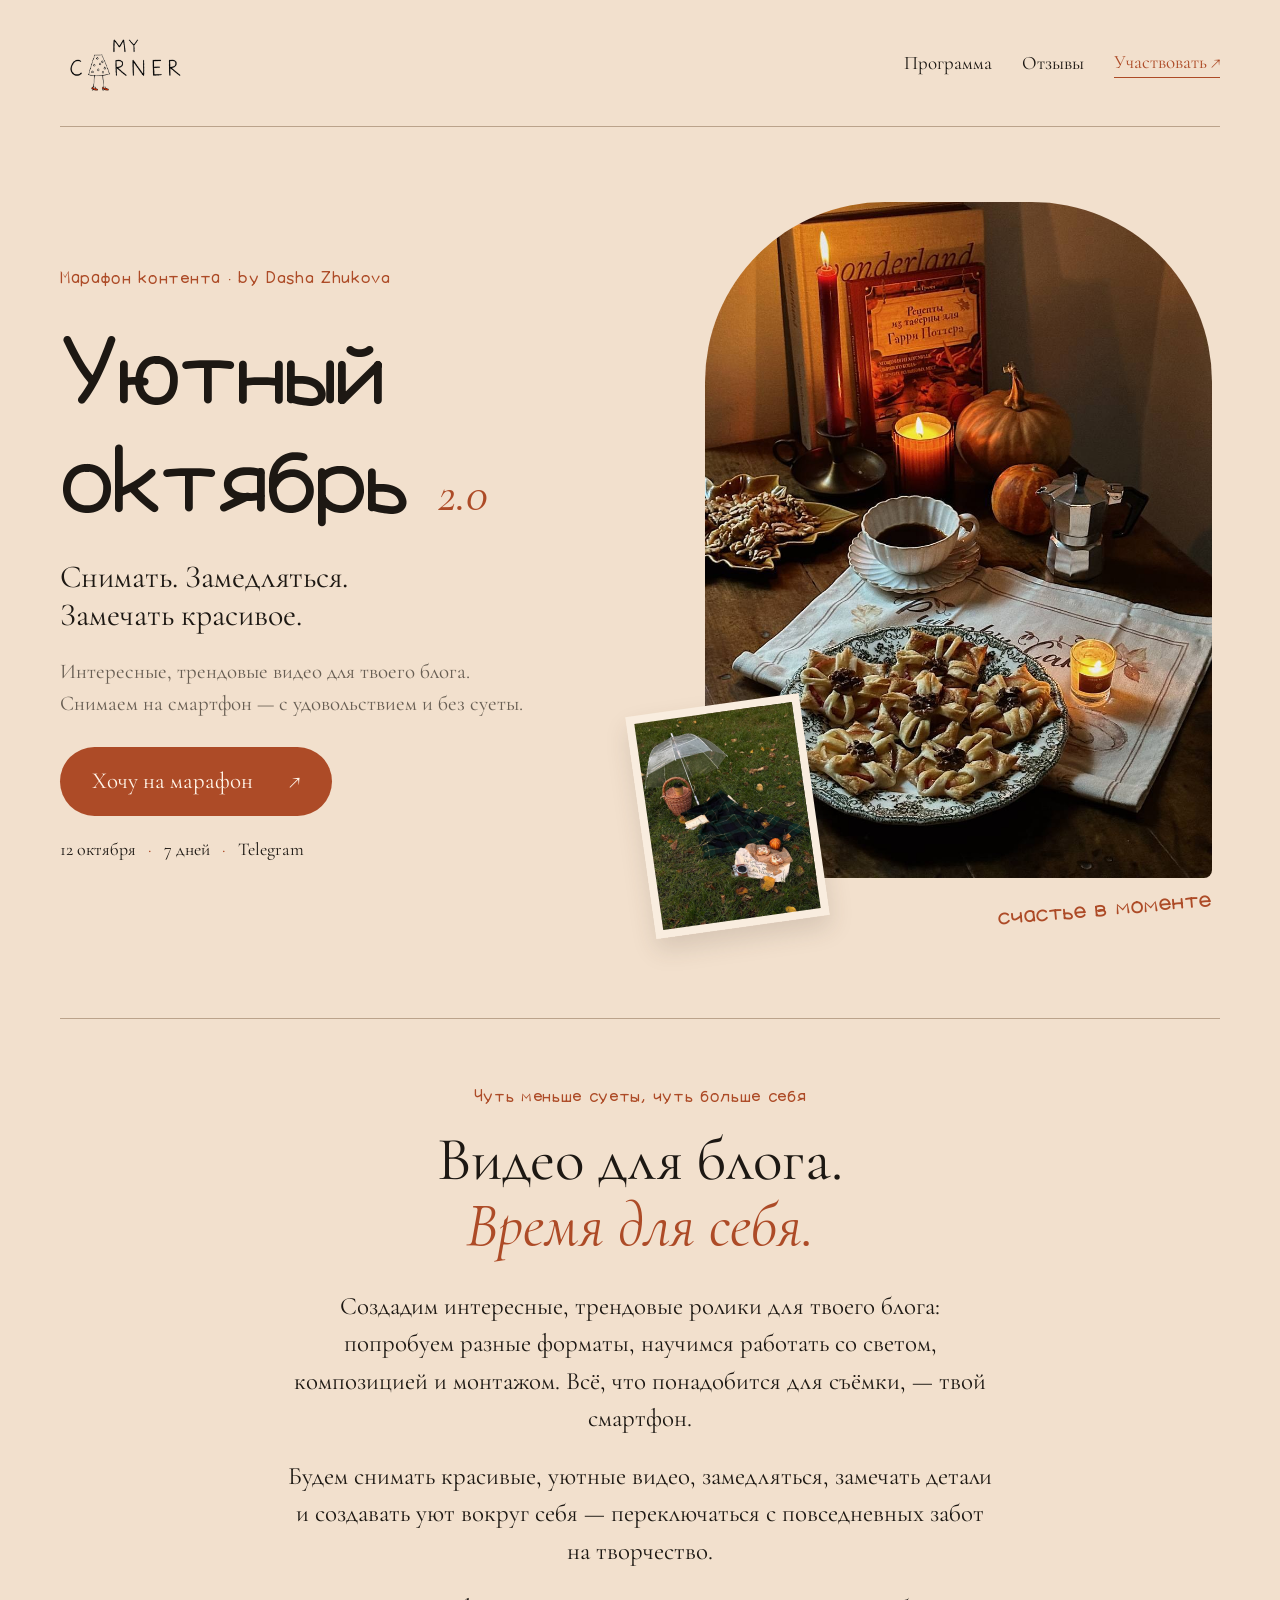
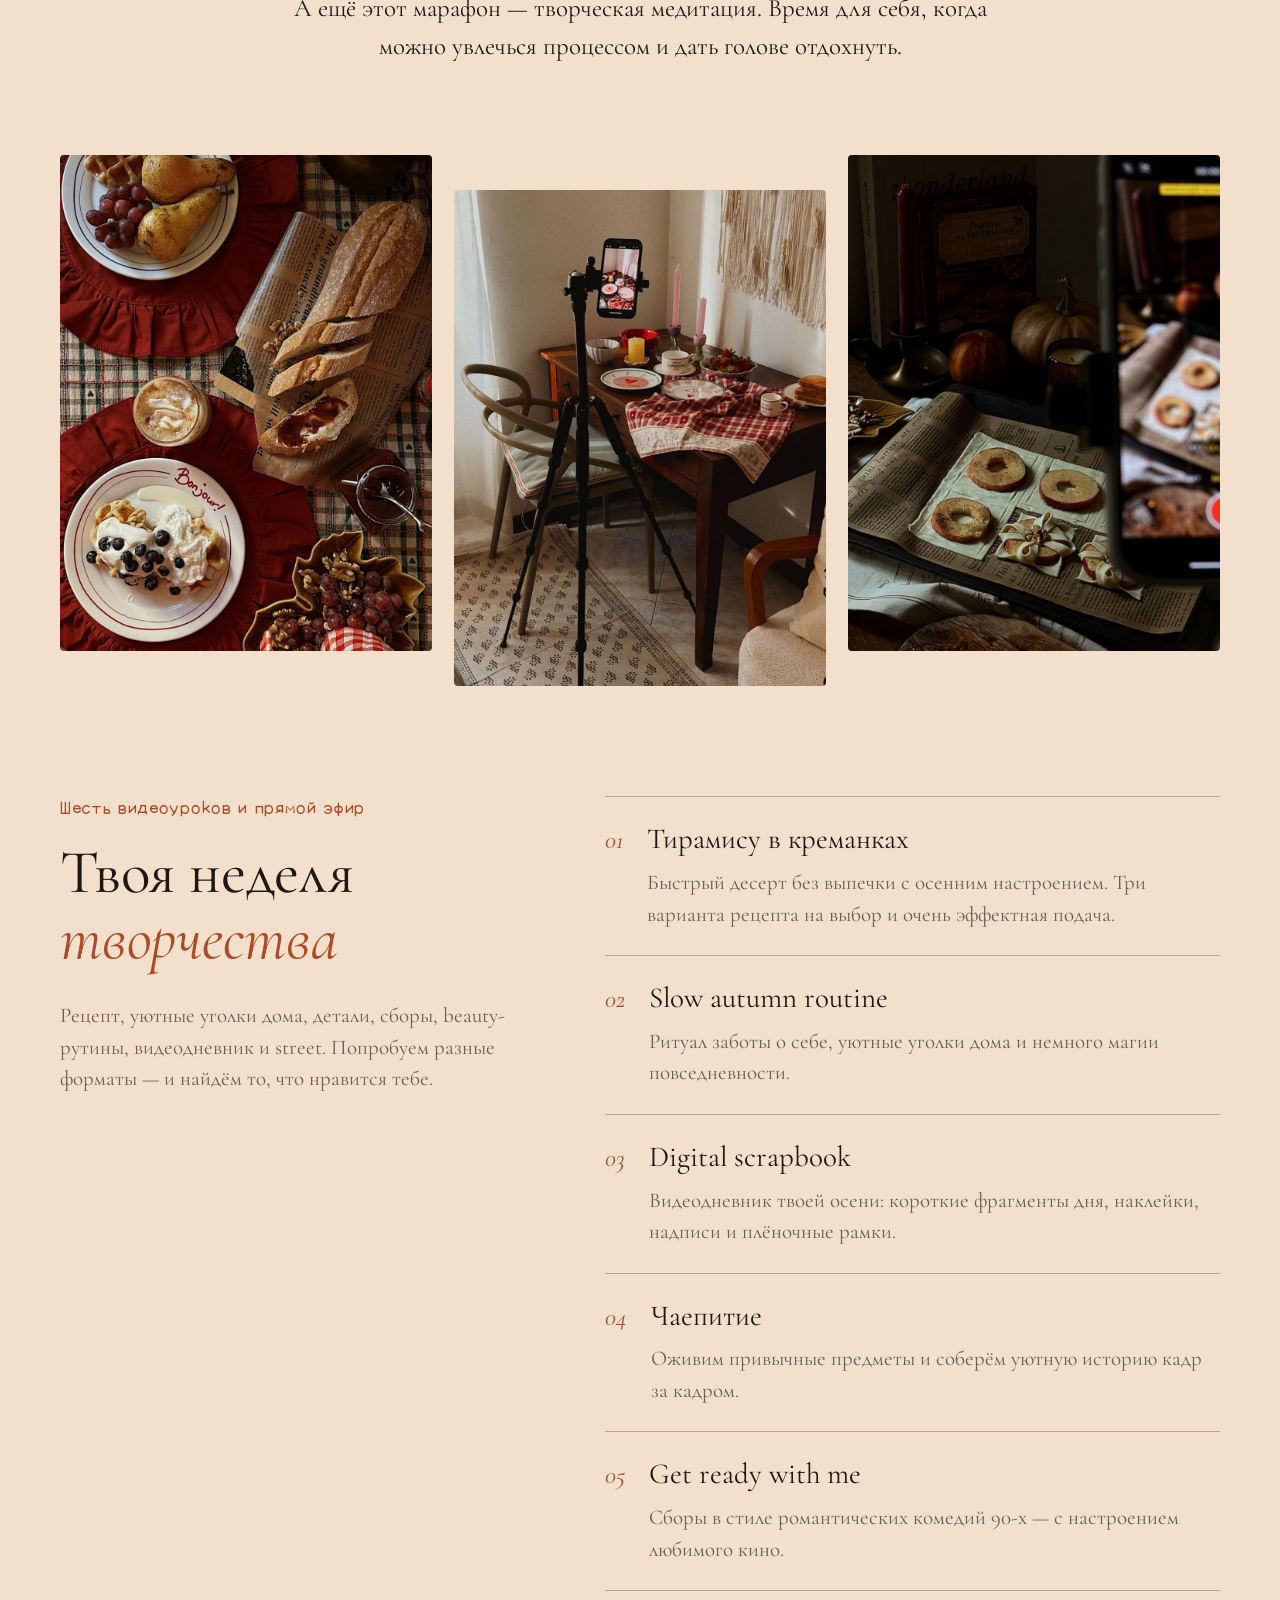
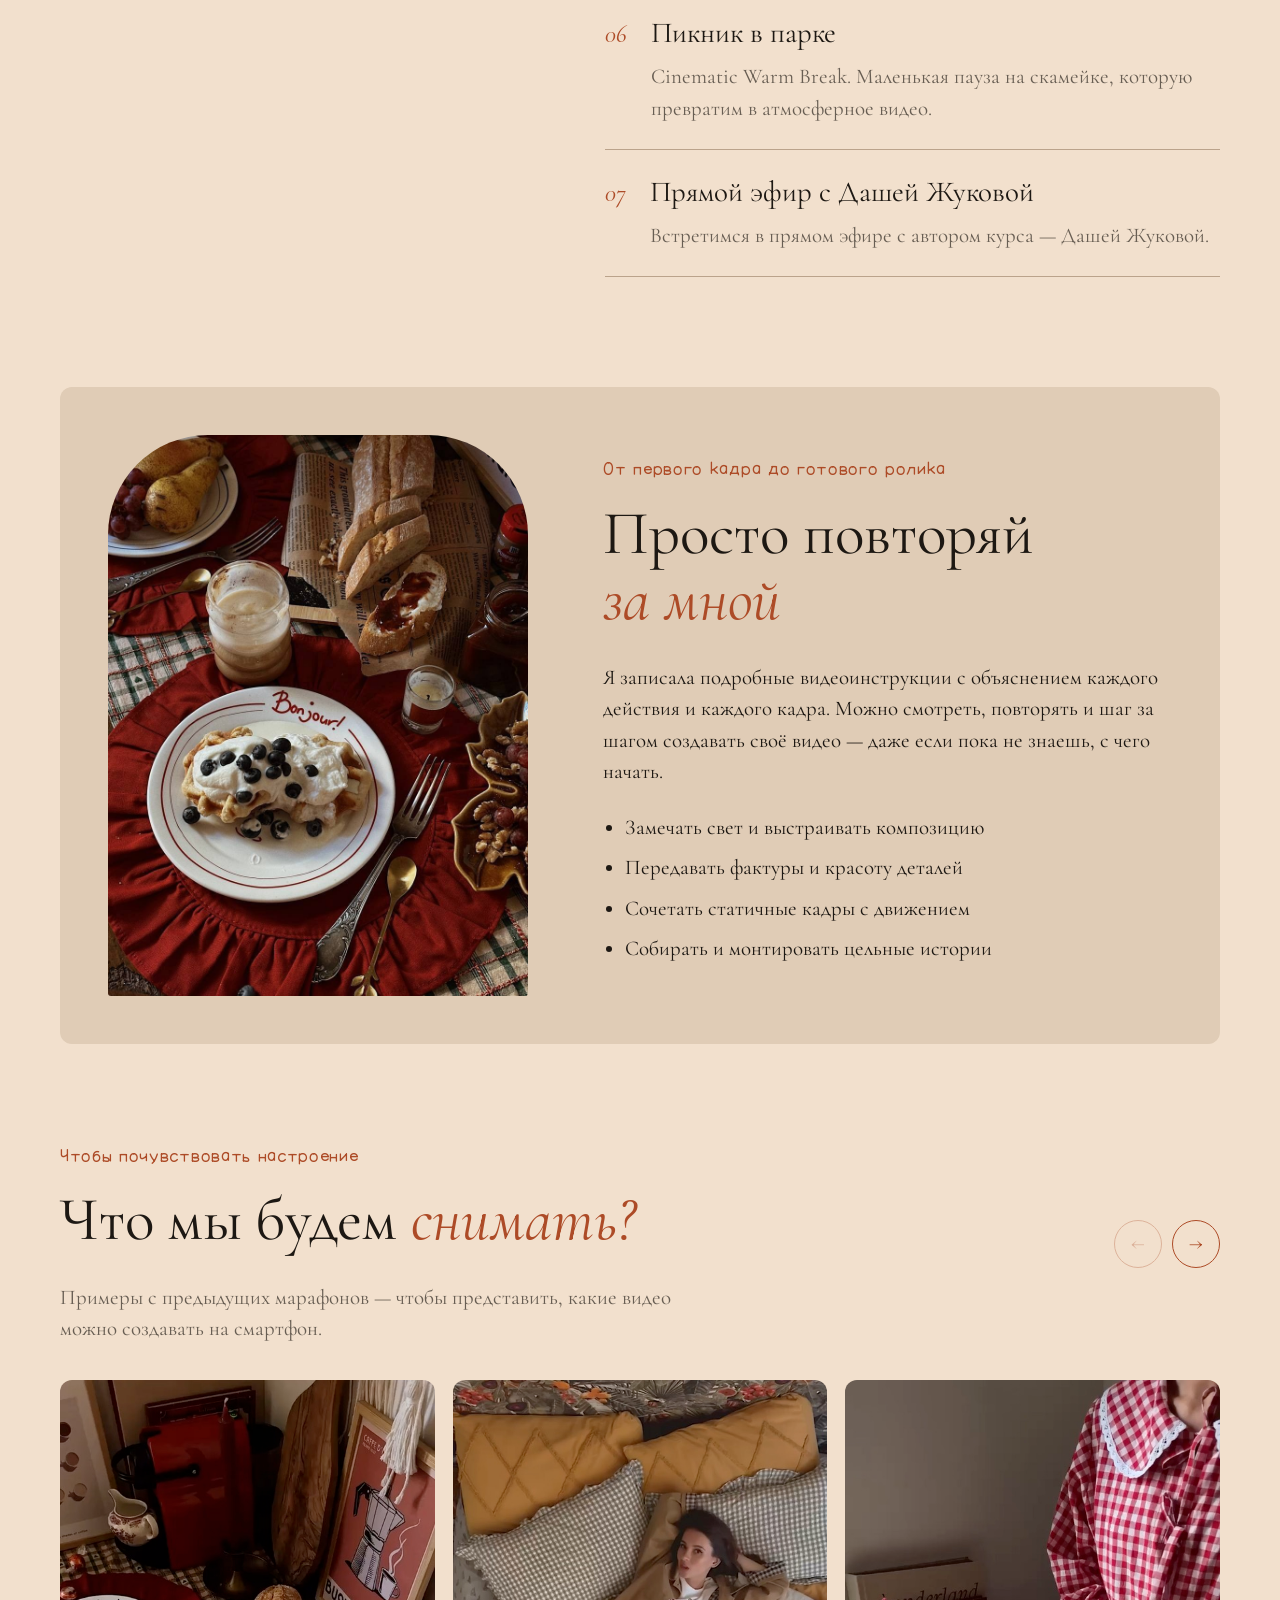
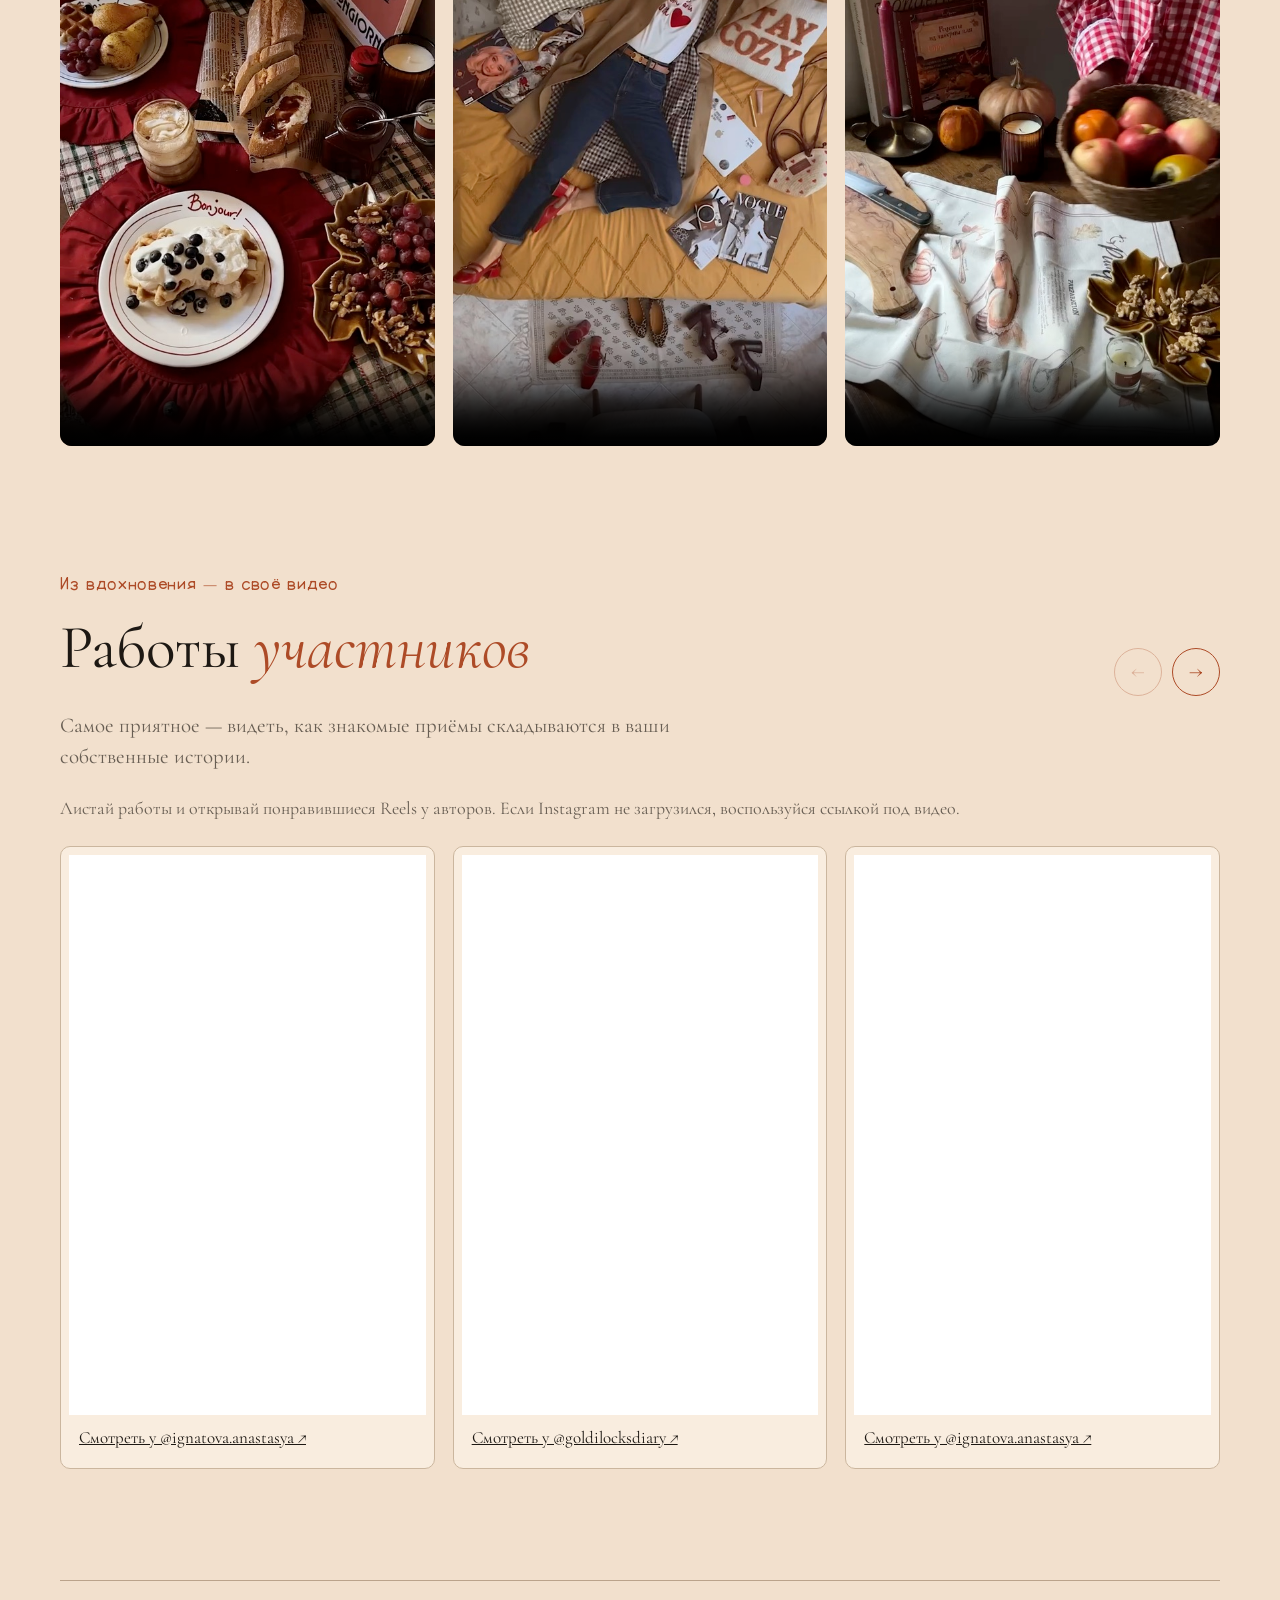
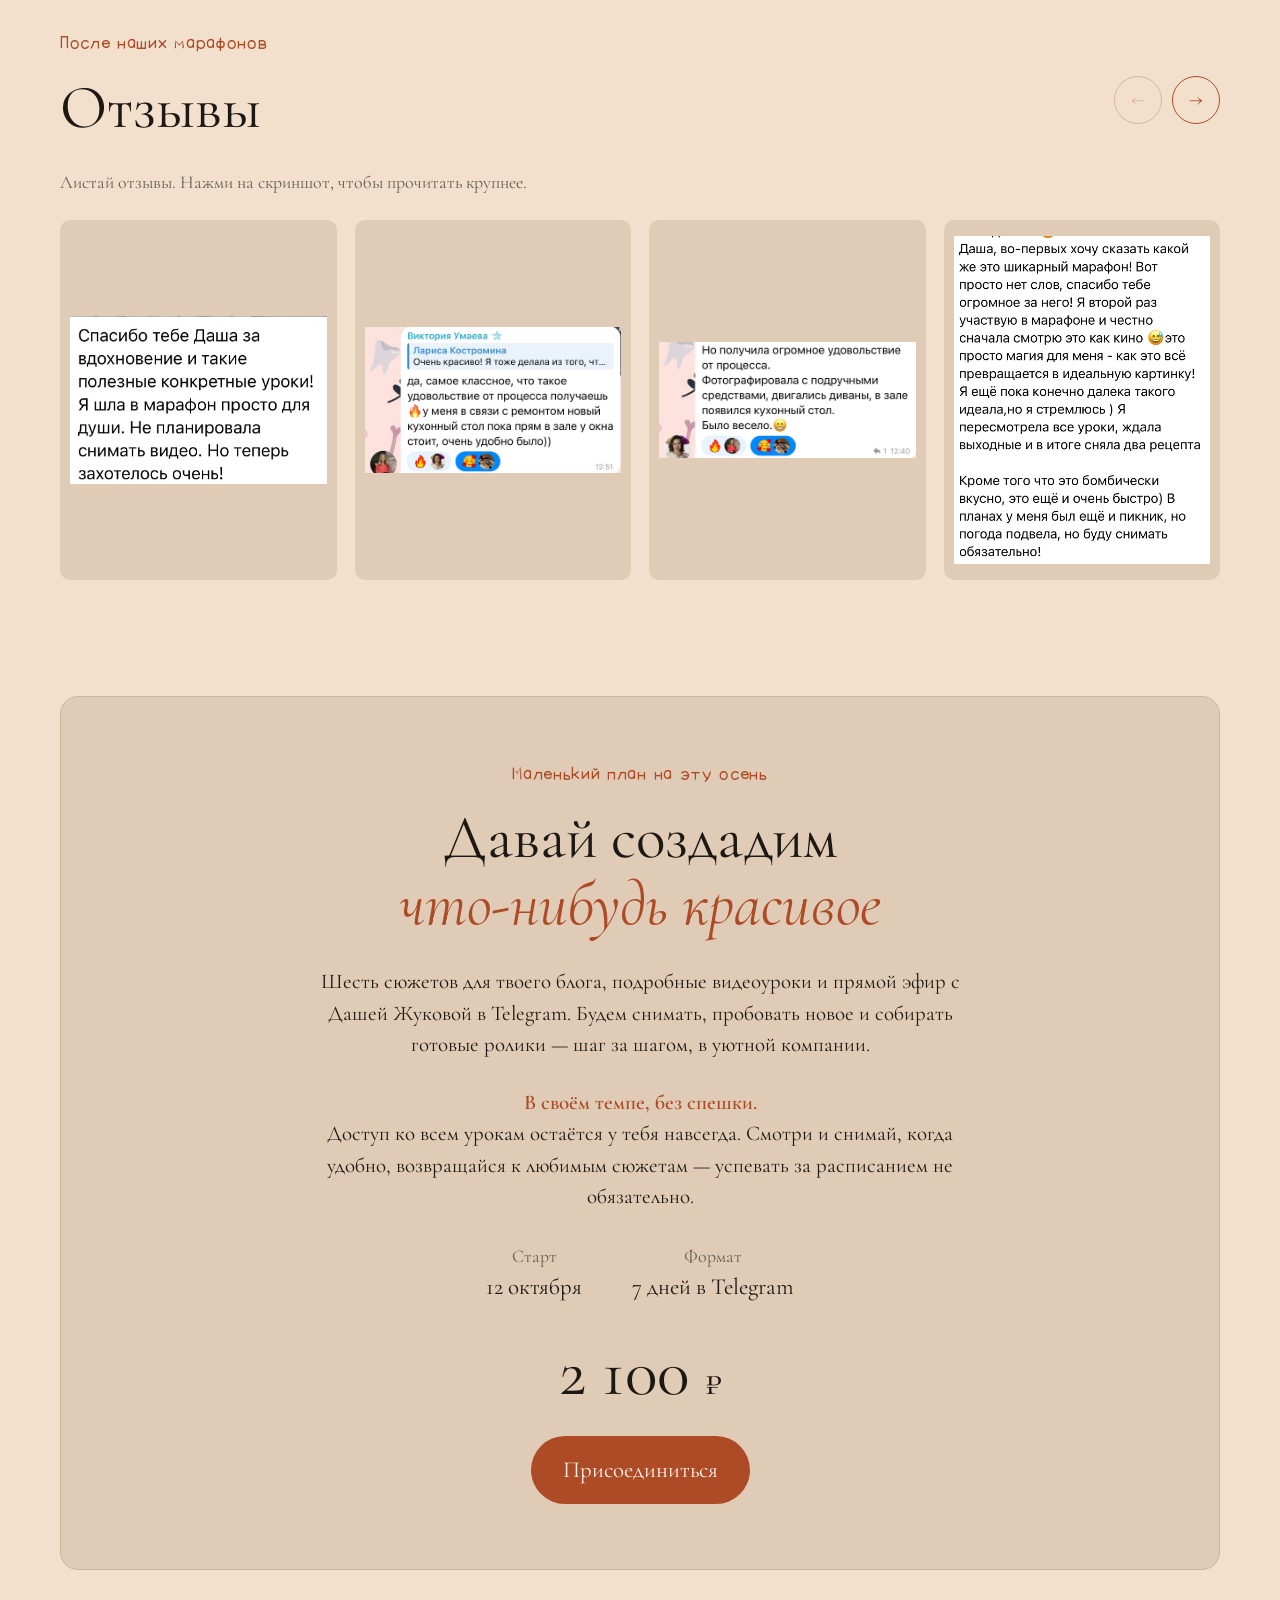
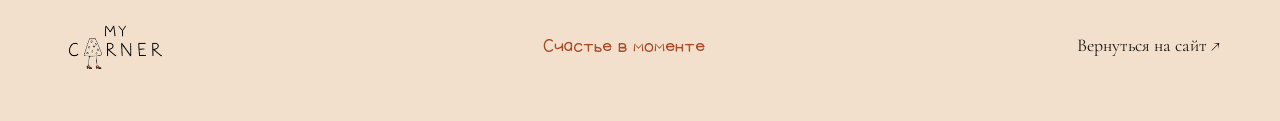
==== commit 7a8ce222: "Connect marathon signup buttons to order form" ====
--- a/cozy-october.html
+++ b/cozy-october.html
@@ -1,7 +1,7 @@
 <!doctype html>
-<html lang="ru"><head><meta charset="utf-8"><meta name="viewport" content="width=device-width, initial-scale=1"><title>Уютный октябрь 2.0 — марафон контента · My Corner</title><meta name="description" content="7 дней в Telegram. Создаём трендовые видео для блога на смартфон и находим время для творчества. Старт 12 октября. Участие — 2 100 ₽."><meta property="og:title" content="Уютный октябрь 2.0 · My Corner"><meta property="og:description" content="Марафон контента и творческая медитация. 12 октября · 7 дней в Telegram."><meta property="og:image" content="assets/october/photo-6.jpg"><link rel="icon" href="images/logo-mark.png"><link rel="stylesheet" href="style.css"><link rel="stylesheet" href="october.css?v=20261003-portrait2"><script defer src="october.js?v=20261003-reels2"></script></head>
-<body class="october"><a class="skip" href="#main">К содержанию</a><header class="oct-header wrap"><a href="index.html" aria-label="My Corner — на главную"><img src="images/logo.png" width="130" alt="My Corner"></a><nav aria-label="Навигация"><a href="#program">Программа</a><a href="#voices">Отзывы</a><a class="small-cta" href="#join">Участвовать ↗</a></nav></header>
-<main id="main"><section class="oct-hero wrap"><div class="hero-copy"><p class="eyebrow">Марафон контента · by Dasha Zhukova</p><h1>Уютный<br>октябрь <span>2.0</span></h1><p class="hero-note">Снимать. Замедляться.<br>Замечать красивое.</p><p class="intro">Интересные, трендовые видео для твоего блога.<br>Снимаем на смартфон — с удовольствием и без суеты.</p><a class="oct-btn" href="#join">Хочу на марафон <span>↗</span></a><p class="meta">12 октября <b>·</b> 7 дней <b>·</b> Telegram</p></div><div class="hero-art"><img class="hero-main" src="assets/october/photo-6.jpg" alt="Чай, свечи и домашняя выпечка в тёплом свете у окна" width="1000" height="1333" fetchpriority="high"><img class="hero-inset" src="assets/october/photo-2.jpg" alt="Осенний пикник на клетчатом пледе" width="500" height="667"><span class="handnote">счастье в моменте</span></div></section>
+<html lang="ru"><head><meta charset="utf-8"><meta name="viewport" content="width=device-width, initial-scale=1"><title>Уютный октябрь 2.0 — марафон контента · My Corner</title><meta name="description" content="7 дней в Telegram. Создаём трендовые видео для блога на смартфон и находим время для творчества. Старт 12 октября. Участие — 2 100 ₽."><meta property="og:title" content="Уютный октябрь 2.0 · My Corner"><meta property="og:description" content="Марафон контента и творческая медитация. 12 октября · 7 дней в Telegram."><meta property="og:image" content="assets/october/photo-6.jpg"><link rel="icon" href="images/logo-mark.png"><link rel="stylesheet" href="style.css"><link rel="stylesheet" href="october.css?v=20261003-portrait2"><script defer src="october.js?v=20261007-order"></script></head>
+<body class="october"><a class="skip" href="#main">К содержанию</a><header class="oct-header wrap"><a href="index.html" aria-label="My Corner — на главную"><img src="images/logo.png" width="130" alt="My Corner"></a><nav aria-label="Навигация"><a href="#program">Программа</a><a href="#voices">Отзывы</a><a class="small-cta" href="https://shagaischool.ru/contentoctober">Участвовать ↗</a></nav></header>
+<main id="main"><section class="oct-hero wrap"><div class="hero-copy"><p class="eyebrow">Марафон контента · by Dasha Zhukova</p><h1>Уютный<br>октябрь <span>2.0</span></h1><p class="hero-note">Снимать. Замедляться.<br>Замечать красивое.</p><p class="intro">Интересные, трендовые видео для твоего блога.<br>Снимаем на смартфон — с удовольствием и без суеты.</p><a class="oct-btn" href="https://shagaischool.ru/contentoctober">Хочу на марафон <span>↗</span></a><p class="meta">12 октября <b>·</b> 7 дней <b>·</b> Telegram</p></div><div class="hero-art"><img class="hero-main" src="assets/october/photo-6.jpg" alt="Чай, свечи и домашняя выпечка в тёплом свете у окна" width="1000" height="1333" fetchpriority="high"><img class="hero-inset" src="assets/october/photo-2.jpg" alt="Осенний пикник на клетчатом пледе" width="500" height="667"><span class="handnote">счастье в моменте</span></div></section>
 <section class="manifest wrap"><p class="eyebrow">Чуть меньше суеты, чуть больше себя</p><h2>Видео для блога.<br><em>Время для себя.</em></h2><p>Создадим интересные, трендовые ролики для твоего блога: попробуем разные форматы, научимся работать со светом, композицией и монтажом. Всё, что понадобится для съёмки, — твой смартфон.</p><p>Будем снимать красивые, уютные видео, замедляться, замечать детали и создавать уют вокруг себя — переключаться с повседневных забот на творчество.</p><p>А ещё этот марафон — творческая медитация. Время для себя, когда можно увлечься процессом и дать голове отдохнуть.</p></section>
 <div class="photo-strip wrap" aria-label="Настроение марафона"><img src="assets/october/photo-1.jpg" alt="Красиво сервированный стол с десертом" loading="lazy"><img src="assets/october/photo-3.jpg" alt="Процесс съёмки уютного завтрака на телефон" loading="lazy"><img src="assets/october/photo-5.jpg" alt="Осенняя композиция с книгами и выпечкой" loading="lazy"></div>
 <section class="program wrap" id="program"><div class="section-heading"><p class="eyebrow">Шесть видеоуроков и прямой эфир</p><h2>Твоя неделя<br><em>творчества</em></h2><p>Рецепт, уютные уголки дома, детали, сборы, beauty-рутины, видеодневник и street. Попробуем разные форматы — и найдём то, что нравится тебе.</p></div><div class="lessons"><article class="lesson"><span class="day">01</span><div><h3>Тирамису в креманках</h3><p>Быстрый десерт без выпечки с осенним настроением. Три варианта рецепта на выбор и очень эффектная подача.</p></div></article><article class="lesson"><span class="day">02</span><div><h3>Slow autumn routine</h3><p>Ритуал заботы о себе, уютные уголки дома и немного магии повседневности.</p></div></article><article class="lesson"><span class="day">03</span><div><h3>Digital scrapbook</h3><p>Видеодневник твоей осени: короткие фрагменты дня, наклейки, надписи и плёночные рамки.</p></div></article><article class="lesson"><span class="day">04</span><div><h3>Чаепитие</h3><p>Оживим привычные предметы и соберём уютную историю кадр за кадром.</p></div></article><article class="lesson"><span class="day">05</span><div><h3>Get ready with me</h3><p>Сборы в стиле романтических комедий 90-х — с настроением любимого кино.</p></div></article><article class="lesson"><span class="day">06</span><div><h3>Пикник в парке</h3><p>Cinematic Warm Break. Маленькая пауза на скамейке, которую превратим в атмосферное видео.</p></div></article><article class="lesson"><span class="day">07</span><div><h3>Прямой эфир с Дашей Жуковой</h3><p>Встретимся в прямом эфире с автором курса — Дашей Жуковой.</p></div></article></div></section>
@@ -9,5 +9,5 @@
 <section class="examples wrap"><div class="review-heading"><div class="section-heading"><p class="eyebrow">Чтобы почувствовать настроение</p><h2>Что мы будем <em>снимать?</em></h2><p>Примеры с предыдущих марафонов — чтобы представить, какие видео можно создавать на смартфон.</p></div><div class="arrows"><button id="video-prev" aria-label="Предыдущие видео">←</button><button id="video-next" aria-label="Следующие видео">→</button></div></div><div class="video-grid" id="video-track" tabindex="0" aria-label="Примеры видео с предыдущих марафонов"><video controls playsinline preload="none" poster="assets/october/example-1.jpg" aria-label="Пример с прошлого марафона 1"><source src="assets/october/example-1.mp4" type="video/mp4"></video><video controls playsinline preload="none" poster="assets/october/example-2.jpg" aria-label="Пример с прошлого марафона 2"><source src="assets/october/example-2.mp4" type="video/mp4"></video><video controls playsinline preload="none" poster="assets/october/example-4.jpg" aria-label="Пример с прошлого марафона 4"><source src="assets/october/example-4.mp4" type="video/mp4"></video><video controls playsinline preload="none" poster="assets/october/example-5.jpg" aria-label="Пример с прошлого марафона 5"><source src="assets/october/example-5.mp4" type="video/mp4"></video></div></section>
 <section class="student student-gallery wrap"><div class="review-heading"><div class="section-heading"><p class="eyebrow">Из вдохновения — в своё видео</p><h2>Работы <em>участников</em></h2><p>Самое приятное — видеть, как знакомые приёмы складываются в ваши собственные истории.</p></div><div class="arrows"><button id="student-prev" aria-label="Предыдущие работы участников">←</button><button id="student-next" aria-label="Следующие работы участников">→</button></div></div><p class="review-hint">Листай работы и открывай понравившиеся Reels у авторов. Если Instagram не загрузился, воспользуйся ссылкой под видео.</p><div class="student-track" id="student-track" tabindex="0" aria-label="Работы участников"><article class="embed-box"><iframe title="Reels от @ignatova.anastasya — работа 1" src="https://www.instagram.com/reel/DSFgM1GCEla/embed/" loading="lazy" allowfullscreen></iframe><p><a href="https://www.instagram.com/reel/DSFgM1GCEla/" target="_blank" rel="noopener noreferrer">Смотреть у @ignatova.anastasya ↗</a></p></article><article class="embed-box"><iframe title="Reels от @goldilocksdiary — работа 2" src="https://www.instagram.com/reel/DSmaSoTiF32/embed/" loading="lazy" allowfullscreen></iframe><p><a href="https://www.instagram.com/reel/DSmaSoTiF32/" target="_blank" rel="noopener noreferrer">Смотреть у @goldilocksdiary ↗</a></p></article><article class="embed-box"><iframe title="Reels от @ignatova.anastasya — работа 3" src="https://www.instagram.com/reel/DP3usGuCA1y/embed/" loading="lazy" allowfullscreen></iframe><p><a href="https://www.instagram.com/reel/DP3usGuCA1y/" target="_blank" rel="noopener noreferrer">Смотреть у @ignatova.anastasya ↗</a></p></article><article class="embed-box"><iframe title="Reels от @psy.olga.zaytseva — работа 4" src="https://www.instagram.com/reel/DIoNOzVgjjm/embed/" loading="lazy" allowfullscreen></iframe><p><a href="https://www.instagram.com/reel/DIoNOzVgjjm/" target="_blank" rel="noopener noreferrer">Смотреть у @psy.olga.zaytseva ↗</a></p></article><article class="embed-box"><iframe title="Reels от @ignatova.anastasya — работа 5" src="https://www.instagram.com/reel/DP-608zCEoG/embed/" loading="lazy" allowfullscreen></iframe><p><a href="https://www.instagram.com/reel/DP-608zCEoG/" target="_blank" rel="noopener noreferrer">Смотреть у @ignatova.anastasya ↗</a></p></article><article class="embed-box"><iframe title="Reels от @queen_rg_ — работа 6" src="https://www.instagram.com/reel/DQROOhCjHlr/embed/" loading="lazy" allowfullscreen></iframe><p><a href="https://www.instagram.com/reel/DQROOhCjHlr/" target="_blank" rel="noopener noreferrer">Смотреть у @queen_rg_ ↗</a></p></article><article class="embed-box"><iframe title="Reels от @ignatova.anastasya — работа 7" src="https://www.instagram.com/reel/DPyE2k7CDX9/embed/" loading="lazy" allowfullscreen></iframe><p><a href="https://www.instagram.com/reel/DPyE2k7CDX9/" target="_blank" rel="noopener noreferrer">Смотреть у @ignatova.anastasya ↗</a></p></article><article class="embed-box"><iframe title="Reels от @goldilocksdiary — работа 8" src="https://www.instagram.com/reel/DIifeOLNSyn/embed/" loading="lazy" allowfullscreen></iframe><p><a href="https://www.instagram.com/reel/DIifeOLNSyn/" target="_blank" rel="noopener noreferrer">Смотреть у @goldilocksdiary ↗</a></p></article><article class="embed-box"><iframe title="Reels от @ignatova.anastasya — работа 9" src="https://www.instagram.com/reel/DSWtk0YCGz6/embed/" loading="lazy" allowfullscreen></iframe><p><a href="https://www.instagram.com/reel/DSWtk0YCGz6/" target="_blank" rel="noopener noreferrer">Смотреть у @ignatova.anastasya ↗</a></p></article><article class="embed-box"><iframe title="Reels от @anpi_love_a — работа 10" src="https://www.instagram.com/reel/DQeBL0UDZF1/embed/" loading="lazy" allowfullscreen></iframe><p><a href="https://www.instagram.com/reel/DQeBL0UDZF1/" target="_blank" rel="noopener noreferrer">Смотреть у @anpi_love_a ↗</a></p></article></div></section>
 <section class="voices wrap" id="voices"><div class="review-heading"><div><p class="eyebrow">После наших марафонов</p><h2>Отзывы</h2></div><div class="arrows"><button id="review-prev" aria-label="Предыдущие отзывы">←</button><button id="review-next" aria-label="Следующие отзывы">→</button></div></div><p class="review-hint">Листай отзывы. Нажми на скриншот, чтобы прочитать крупнее.</p><div class="reviews-track" id="review-track" tabindex="0" aria-label="Отзывы участников"><button class="review" data-review="assets/october/review-1.jpg" aria-label="Увеличить отзыв 1"><img src="assets/october/review-1.jpg" alt="Скриншот отзыва участника 1" loading="lazy" width="600" height="900"></button><button class="review" data-review="assets/october/review-2.jpg" aria-label="Увеличить отзыв 2"><img src="assets/october/review-2.jpg" alt="Скриншот отзыва участника 2" loading="lazy" width="600" height="900"></button><button class="review" data-review="assets/october/review-3.jpg" aria-label="Увеличить отзыв 3"><img src="assets/october/review-3.jpg" alt="Скриншот отзыва участника 3" loading="lazy" width="600" height="900"></button><button class="review" data-review="assets/october/review-4.jpg" aria-label="Увеличить отзыв 4"><img src="assets/october/review-4.jpg" alt="Скриншот отзыва участника 4" loading="lazy" width="600" height="900"></button><button class="review" data-review="assets/october/review-5.jpg" aria-label="Увеличить отзыв 5"><img src="assets/october/review-5.jpg" alt="Скриншот отзыва участника 5" loading="lazy" width="600" height="900"></button><button class="review" data-review="assets/october/review-6.jpg" aria-label="Увеличить отзыв 6"><img src="assets/october/review-6.jpg" alt="Скриншот отзыва участника 6" loading="lazy" width="600" height="900"></button><button class="review" data-review="assets/october/review-7.jpg" aria-label="Увеличить отзыв 7"><img src="assets/october/review-7.jpg" alt="Скриншот отзыва участника 7" loading="lazy" width="600" height="900"></button><button class="review" data-review="assets/october/review-8.jpg" aria-label="Увеличить отзыв 8"><img src="assets/october/review-8.jpg" alt="Скриншот отзыва участника 8" loading="lazy" width="600" height="900"></button><button class="review" data-review="assets/october/review-9.jpg" aria-label="Увеличить отзыв 9"><img src="assets/october/review-9.jpg" alt="Скриншот отзыва участника 9" loading="lazy" width="600" height="900"></button><button class="review" data-review="assets/october/review-10.jpg" aria-label="Увеличить отзыв 10"><img src="assets/october/review-10.jpg" alt="Скриншот отзыва участника 10" loading="lazy" width="600" height="900"></button><button class="review" data-review="assets/october/review-11.jpg" aria-label="Увеличить отзыв 11"><img src="assets/october/review-11.jpg" alt="Скриншот отзыва участника 11" loading="lazy" width="600" height="900"></button><button class="review" data-review="assets/october/review-12.jpg" aria-label="Увеличить отзыв 12"><img src="assets/october/review-12.jpg" alt="Скриншот отзыва участника 12" loading="lazy" width="600" height="900"></button></div></section>
-<section class="join wrap" id="join"><p class="eyebrow">Маленький план на эту осень</p><h2>Давай создадим<br><em>что-нибудь красивое</em></h2><p>Шесть сюжетов для твоего блога, подробные видеоуроки и прямой эфир с Дашей Жуковой в Telegram. Будем снимать, пробовать новое и собирать готовые ролики — шаг за шагом, в уютной компании.</p><p class="access-note"><strong>В своём темпе, без спешки.</strong><br>Доступ ко всем урокам остаётся у тебя навсегда. Смотри и снимай, когда удобно, возвращайся к любимым сюжетам — успевать за расписанием не обязательно.</p><div class="join-meta"><span>Старт <strong>12 октября</strong></span><span>Формат <strong>7 дней в Telegram</strong></span></div><p class="price">2 100 <span>₽</span></p><a class="oct-btn" id="payment-link" hidden>Присоединиться</a><button class="oct-btn" id="payment-pending" disabled>Присоединиться</button><p class="payment-note" id="payment-note">Ссылка на оплату появится здесь.</p></section></main>
+<section class="join wrap" id="join"><p class="eyebrow">Маленький план на эту осень</p><h2>Давай создадим<br><em>что-нибудь красивое</em></h2><p>Шесть сюжетов для твоего блога, подробные видеоуроки и прямой эфир с Дашей Жуковой в Telegram. Будем снимать, пробовать новое и собирать готовые ролики — шаг за шагом, в уютной компании.</p><p class="access-note"><strong>В своём темпе, без спешки.</strong><br>Доступ ко всем урокам остаётся у тебя навсегда. Смотри и снимай, когда удобно, возвращайся к любимым сюжетам — успевать за расписанием не обязательно.</p><div class="join-meta"><span>Старт <strong>12 октября</strong></span><span>Формат <strong>7 дней в Telegram</strong></span></div><p class="price">2 100 <span>₽</span></p><a class="oct-btn" id="payment-link" href="https://shagaischool.ru/contentoctober">Присоединиться</a></section></main>
 <footer class="oct-footer wrap"><a href="index.html"><img src="images/logo.png" width="110" alt="My Corner"></a><span>Счастье в моменте</span><a href="index.html">Вернуться на сайт ↗</a></footer><dialog id="review-dialog"><button class="dialog-close" aria-label="Закрыть отзыв">×</button><img alt="Отзыв участника крупным планом"></dialog></body></html>
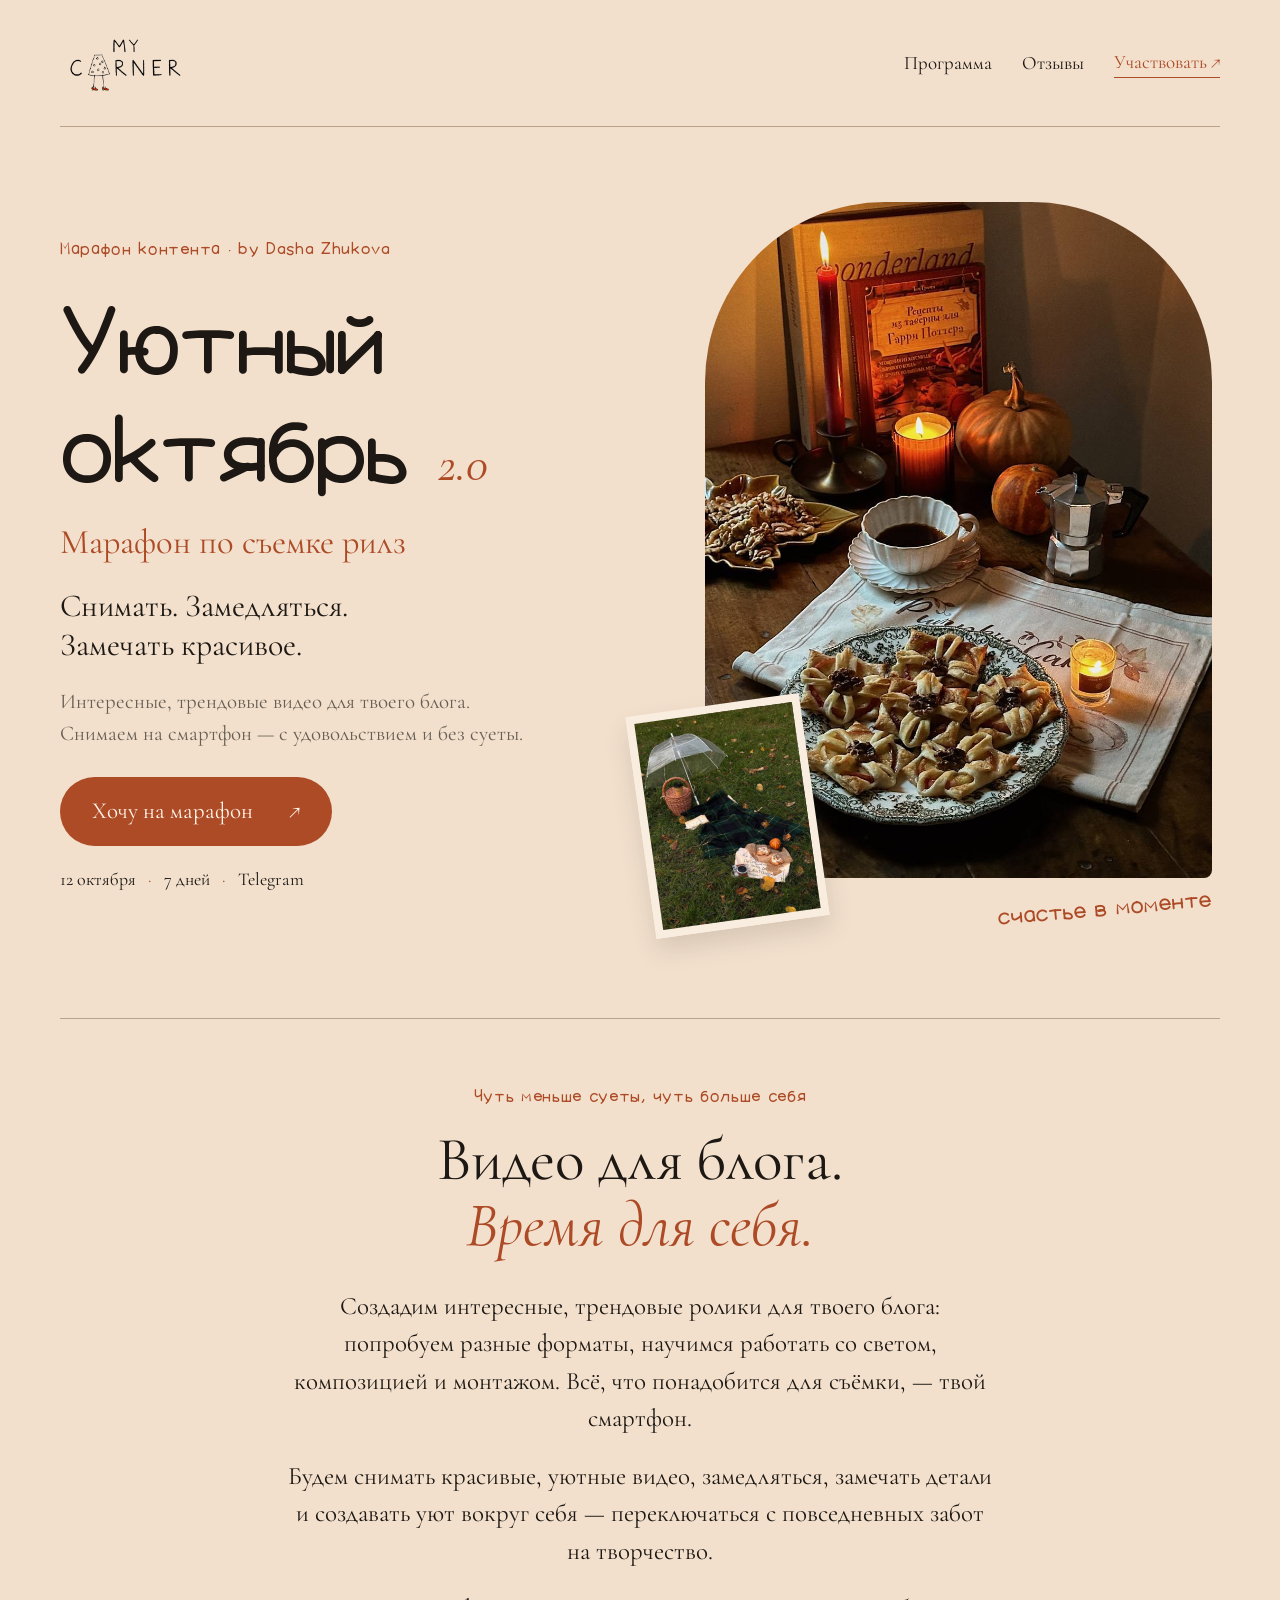
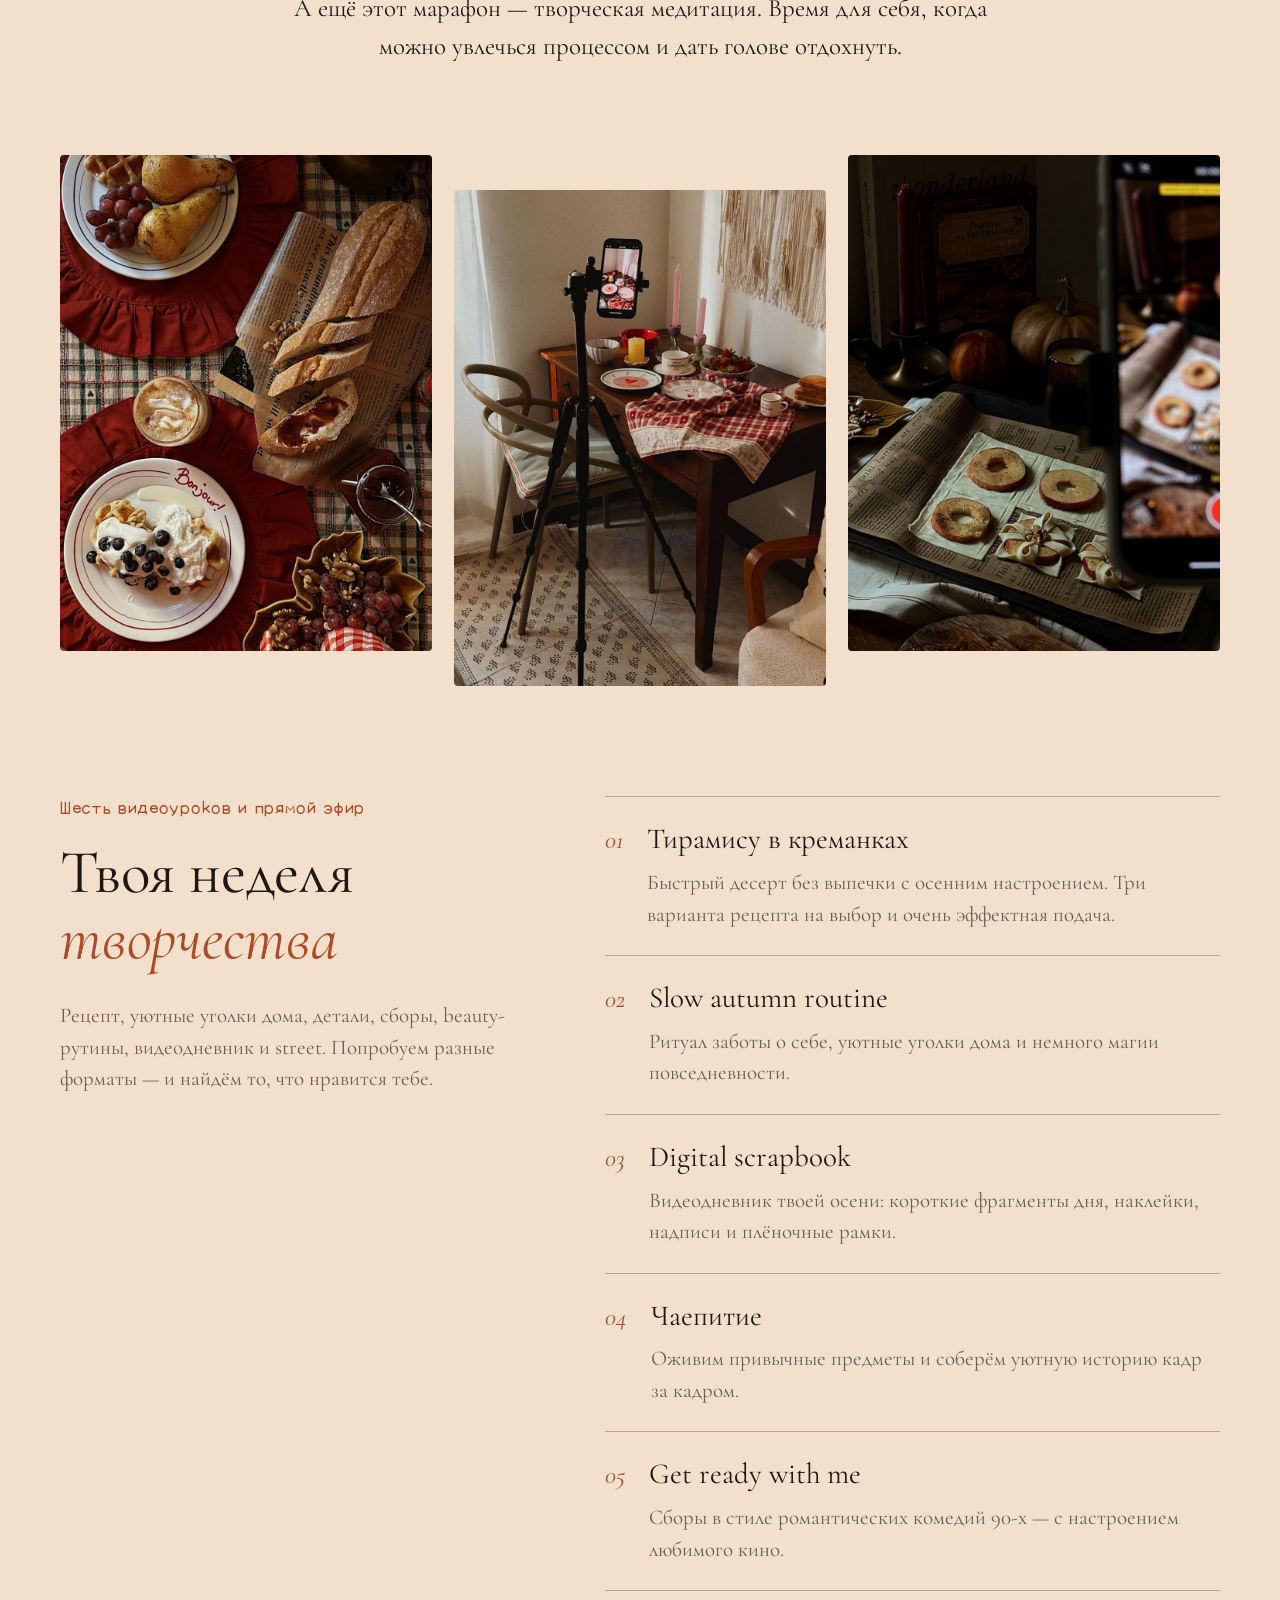
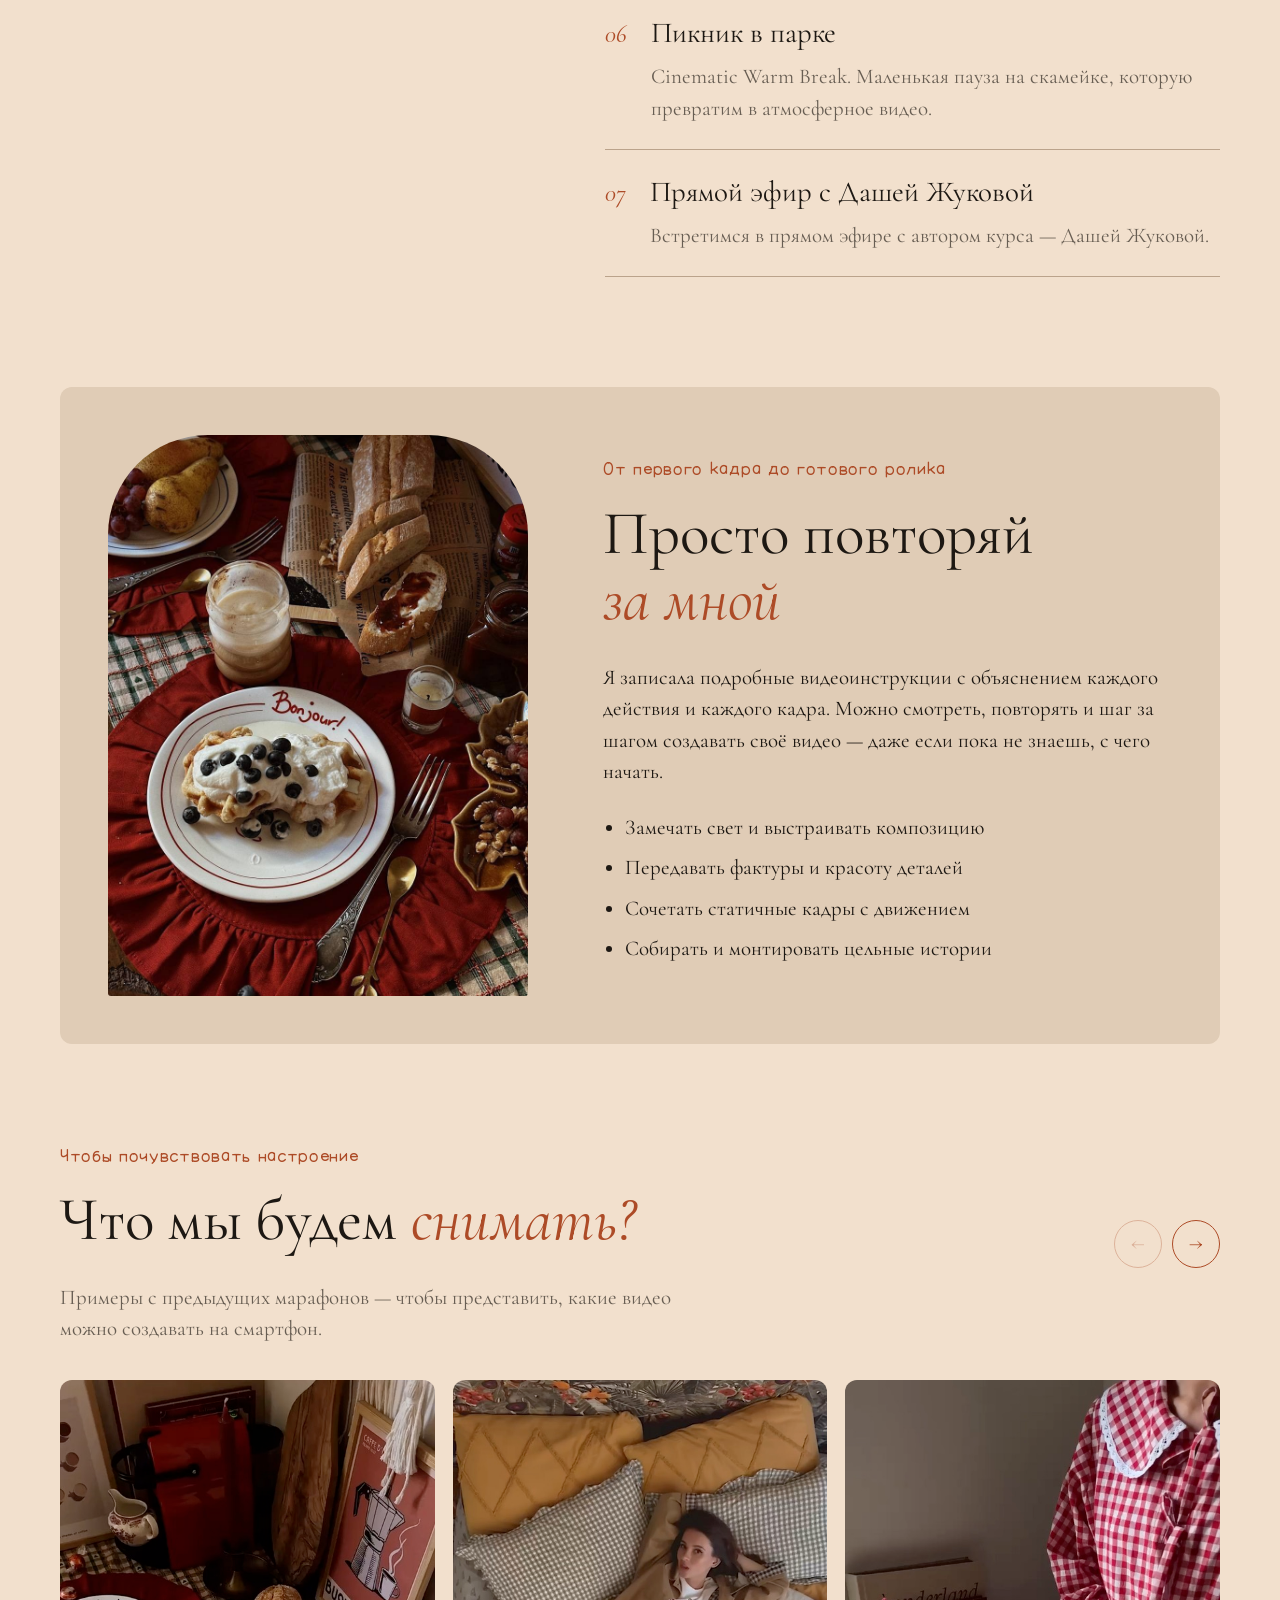
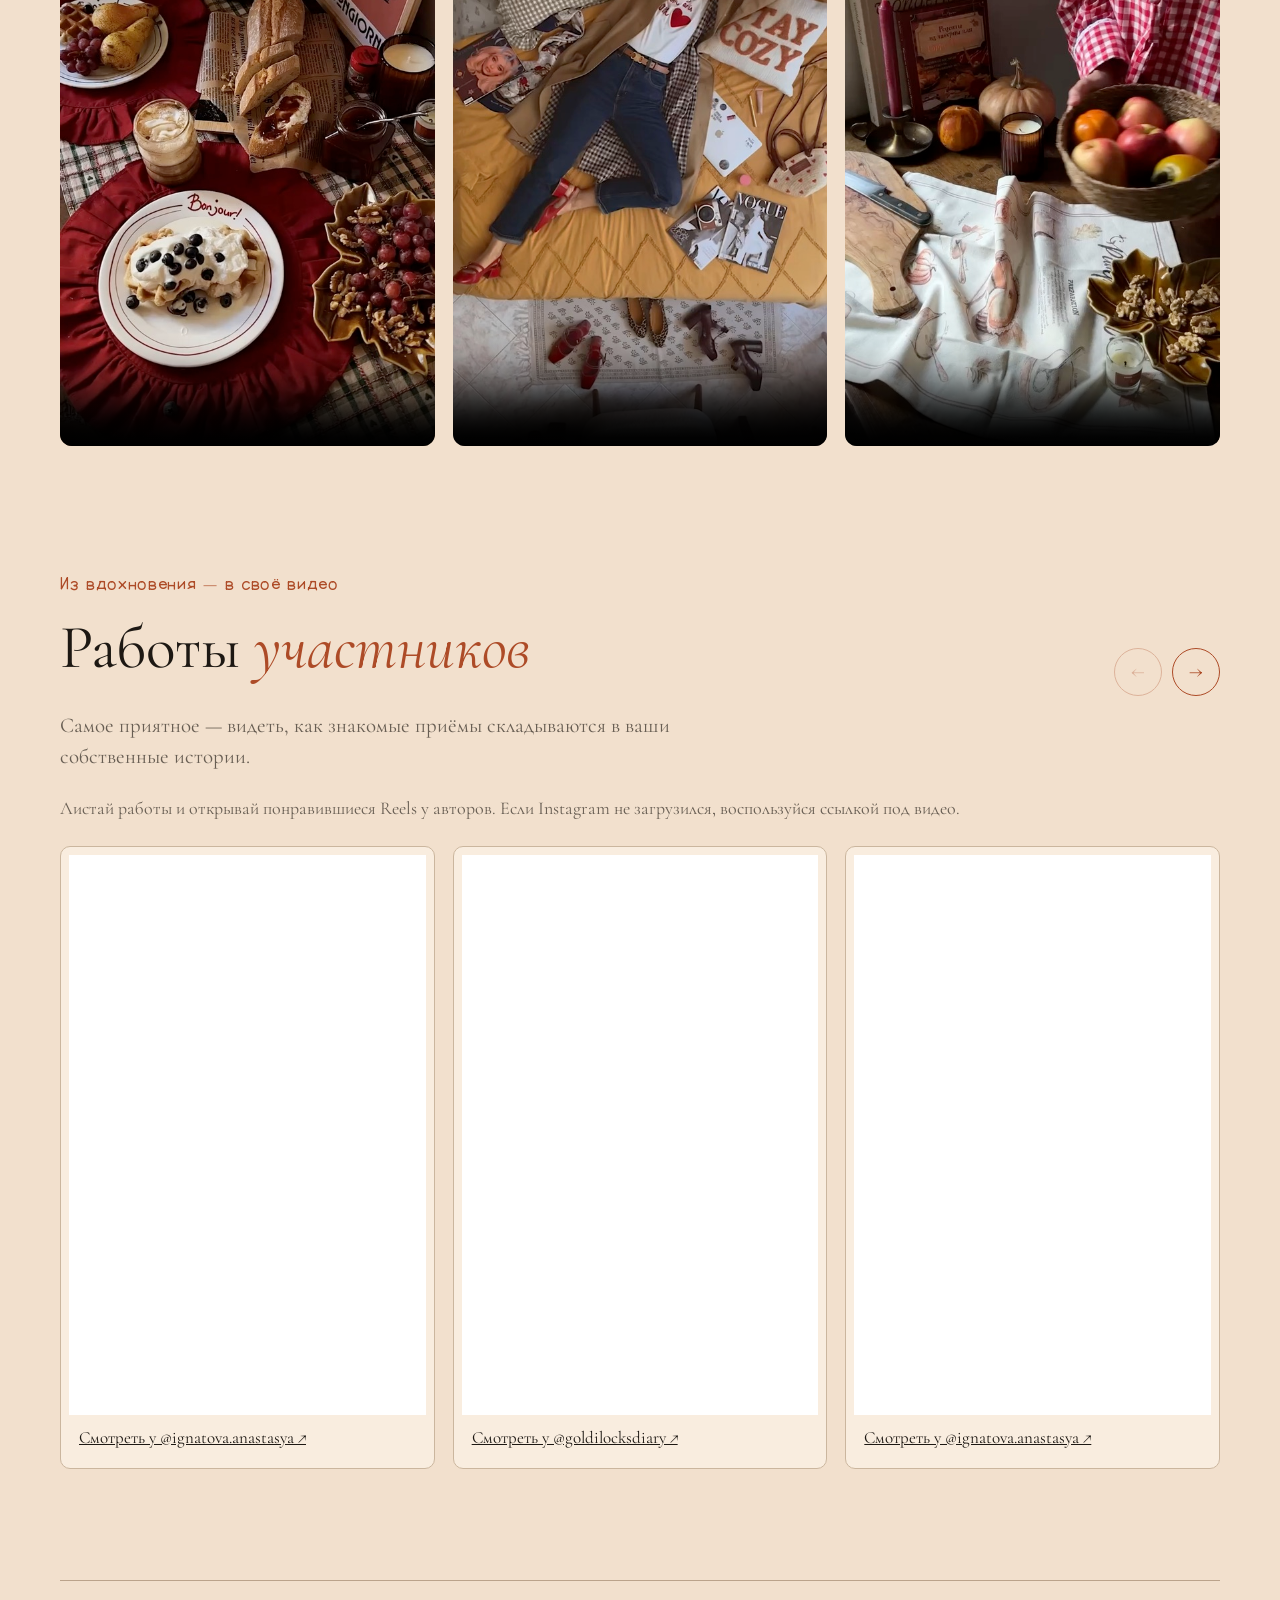
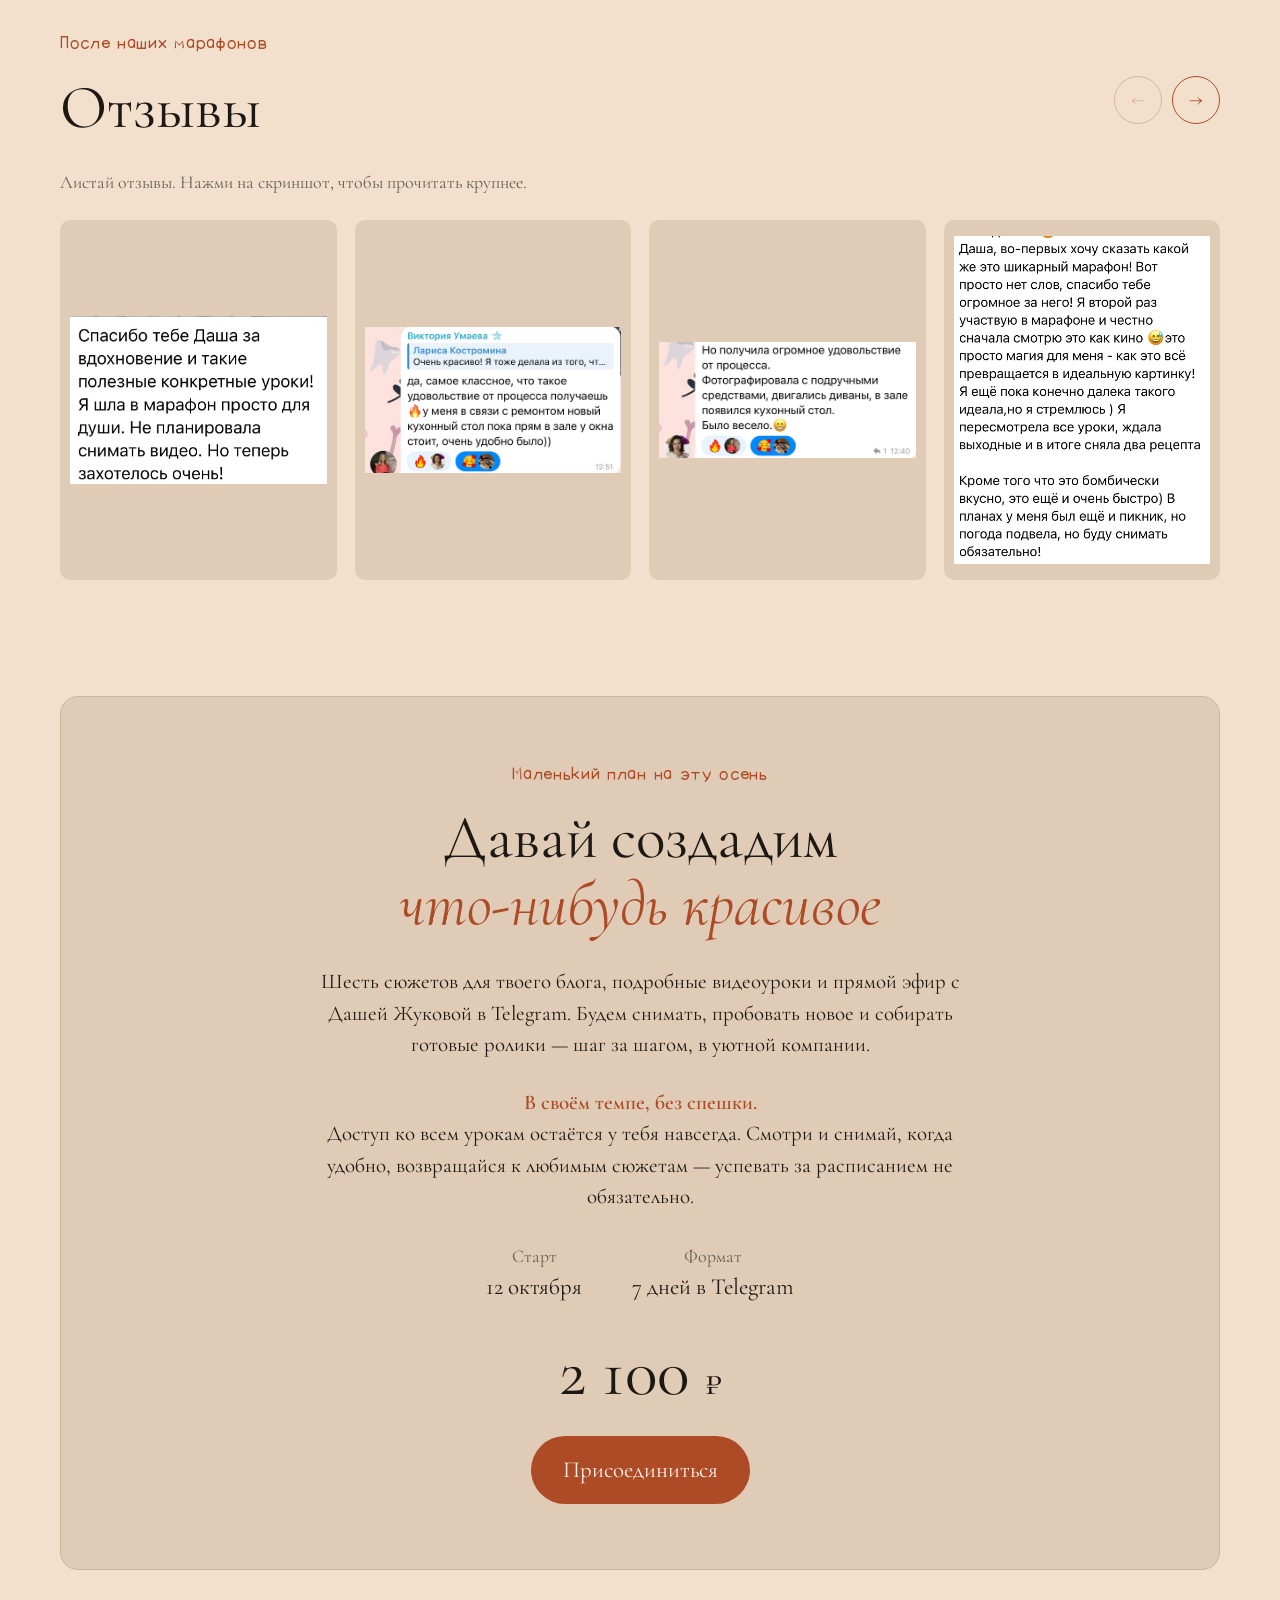
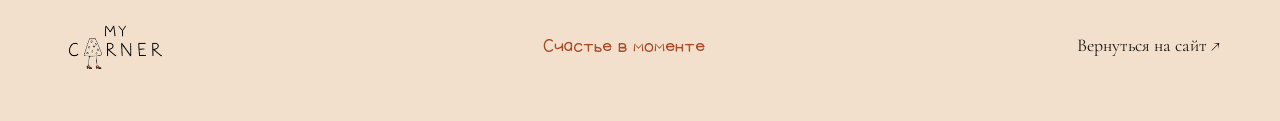
==== commit d10d8b12: "Add reels marathon subtitle below hero title" ====
--- a/cozy-october.html
+++ b/cozy-october.html
@@ -1,7 +1,7 @@
 <!doctype html>
-<html lang="ru"><head><meta charset="utf-8"><meta name="viewport" content="width=device-width, initial-scale=1"><title>Уютный октябрь 2.0 — марафон контента · My Corner</title><meta name="description" content="7 дней в Telegram. Создаём трендовые видео для блога на смартфон и находим время для творчества. Старт 12 октября. Участие — 2 100 ₽."><meta property="og:title" content="Уютный октябрь 2.0 · My Corner"><meta property="og:description" content="Марафон контента и творческая медитация. 12 октября · 7 дней в Telegram."><meta property="og:image" content="assets/october/photo-6.jpg"><link rel="icon" href="images/logo-mark.png"><link rel="stylesheet" href="style.css"><link rel="stylesheet" href="october.css?v=20261003-portrait2"><script defer src="october.js?v=20261007-order"></script></head>
+<html lang="ru"><head><meta charset="utf-8"><meta name="viewport" content="width=device-width, initial-scale=1"><title>Уютный октябрь 2.0 — марафон контента · My Corner</title><meta name="description" content="7 дней в Telegram. Создаём трендовые видео для блога на смартфон и находим время для творчества. Старт 12 октября. Участие — 2 100 ₽."><meta property="og:title" content="Уютный октябрь 2.0 · My Corner"><meta property="og:description" content="Марафон контента и творческая медитация. 12 октября · 7 дней в Telegram."><meta property="og:image" content="assets/october/photo-6.jpg"><link rel="icon" href="images/logo-mark.png"><link rel="stylesheet" href="style.css"><link rel="stylesheet" href="october.css?v=20261008-subtitle"><script defer src="october.js?v=20261007-order"></script></head>
 <body class="october"><a class="skip" href="#main">К содержанию</a><header class="oct-header wrap"><a href="index.html" aria-label="My Corner — на главную"><img src="images/logo.png" width="130" alt="My Corner"></a><nav aria-label="Навигация"><a href="#program">Программа</a><a href="#voices">Отзывы</a><a class="small-cta" href="https://shagaischool.ru/contentoctober">Участвовать ↗</a></nav></header>
-<main id="main"><section class="oct-hero wrap"><div class="hero-copy"><p class="eyebrow">Марафон контента · by Dasha Zhukova</p><h1>Уютный<br>октябрь <span>2.0</span></h1><p class="hero-note">Снимать. Замедляться.<br>Замечать красивое.</p><p class="intro">Интересные, трендовые видео для твоего блога.<br>Снимаем на смартфон — с удовольствием и без суеты.</p><a class="oct-btn" href="https://shagaischool.ru/contentoctober">Хочу на марафон <span>↗</span></a><p class="meta">12 октября <b>·</b> 7 дней <b>·</b> Telegram</p></div><div class="hero-art"><img class="hero-main" src="assets/october/photo-6.jpg" alt="Чай, свечи и домашняя выпечка в тёплом свете у окна" width="1000" height="1333" fetchpriority="high"><img class="hero-inset" src="assets/october/photo-2.jpg" alt="Осенний пикник на клетчатом пледе" width="500" height="667"><span class="handnote">счастье в моменте</span></div></section>
+<main id="main"><section class="oct-hero wrap"><div class="hero-copy"><p class="eyebrow">Марафон контента · by Dasha Zhukova</p><h1>Уютный<br>октябрь <span>2.0</span></h1><p class="marathon-subtitle">Марафон по съемке рилз</p><p class="hero-note">Снимать. Замедляться.<br>Замечать красивое.</p><p class="intro">Интересные, трендовые видео для твоего блога.<br>Снимаем на смартфон — с удовольствием и без суеты.</p><a class="oct-btn" href="https://shagaischool.ru/contentoctober">Хочу на марафон <span>↗</span></a><p class="meta">12 октября <b>·</b> 7 дней <b>·</b> Telegram</p></div><div class="hero-art"><img class="hero-main" src="assets/october/photo-6.jpg" alt="Чай, свечи и домашняя выпечка в тёплом свете у окна" width="1000" height="1333" fetchpriority="high"><img class="hero-inset" src="assets/october/photo-2.jpg" alt="Осенний пикник на клетчатом пледе" width="500" height="667"><span class="handnote">счастье в моменте</span></div></section>
 <section class="manifest wrap"><p class="eyebrow">Чуть меньше суеты, чуть больше себя</p><h2>Видео для блога.<br><em>Время для себя.</em></h2><p>Создадим интересные, трендовые ролики для твоего блога: попробуем разные форматы, научимся работать со светом, композицией и монтажом. Всё, что понадобится для съёмки, — твой смартфон.</p><p>Будем снимать красивые, уютные видео, замедляться, замечать детали и создавать уют вокруг себя — переключаться с повседневных забот на творчество.</p><p>А ещё этот марафон — творческая медитация. Время для себя, когда можно увлечься процессом и дать голове отдохнуть.</p></section>
 <div class="photo-strip wrap" aria-label="Настроение марафона"><img src="assets/october/photo-1.jpg" alt="Красиво сервированный стол с десертом" loading="lazy"><img src="assets/october/photo-3.jpg" alt="Процесс съёмки уютного завтрака на телефон" loading="lazy"><img src="assets/october/photo-5.jpg" alt="Осенняя композиция с книгами и выпечкой" loading="lazy"></div>
 <section class="program wrap" id="program"><div class="section-heading"><p class="eyebrow">Шесть видеоуроков и прямой эфир</p><h2>Твоя неделя<br><em>творчества</em></h2><p>Рецепт, уютные уголки дома, детали, сборы, beauty-рутины, видеодневник и street. Попробуем разные форматы — и найдём то, что нравится тебе.</p></div><div class="lessons"><article class="lesson"><span class="day">01</span><div><h3>Тирамису в креманках</h3><p>Быстрый десерт без выпечки с осенним настроением. Три варианта рецепта на выбор и очень эффектная подача.</p></div></article><article class="lesson"><span class="day">02</span><div><h3>Slow autumn routine</h3><p>Ритуал заботы о себе, уютные уголки дома и немного магии повседневности.</p></div></article><article class="lesson"><span class="day">03</span><div><h3>Digital scrapbook</h3><p>Видеодневник твоей осени: короткие фрагменты дня, наклейки, надписи и плёночные рамки.</p></div></article><article class="lesson"><span class="day">04</span><div><h3>Чаепитие</h3><p>Оживим привычные предметы и соберём уютную историю кадр за кадром.</p></div></article><article class="lesson"><span class="day">05</span><div><h3>Get ready with me</h3><p>Сборы в стиле романтических комедий 90-х — с настроением любимого кино.</p></div></article><article class="lesson"><span class="day">06</span><div><h3>Пикник в парке</h3><p>Cinematic Warm Break. Маленькая пауза на скамейке, которую превратим в атмосферное видео.</p></div></article><article class="lesson"><span class="day">07</span><div><h3>Прямой эфир с Дашей Жуковой</h3><p>Встретимся в прямом эфире с автором курса — Дашей Жуковой.</p></div></article></div></section>
--- a/october.css
+++ b/october.css
@@ -26,3 +26,5 @@
 .october .hero-main{height:auto;aspect-ratio:3/4;object-fit:cover}
 .october .photo-strip img{height:auto;aspect-ratio:3/4;object-fit:cover}
 .october .learning>img{height:auto;aspect-ratio:3/4;object-fit:cover}
+
+.october .marathon-subtitle{font-family:var(--font-body);font-size:clamp(24px,2.7vw,36px);line-height:1.2;margin:-6px 0 24px;color:var(--terracotta)}
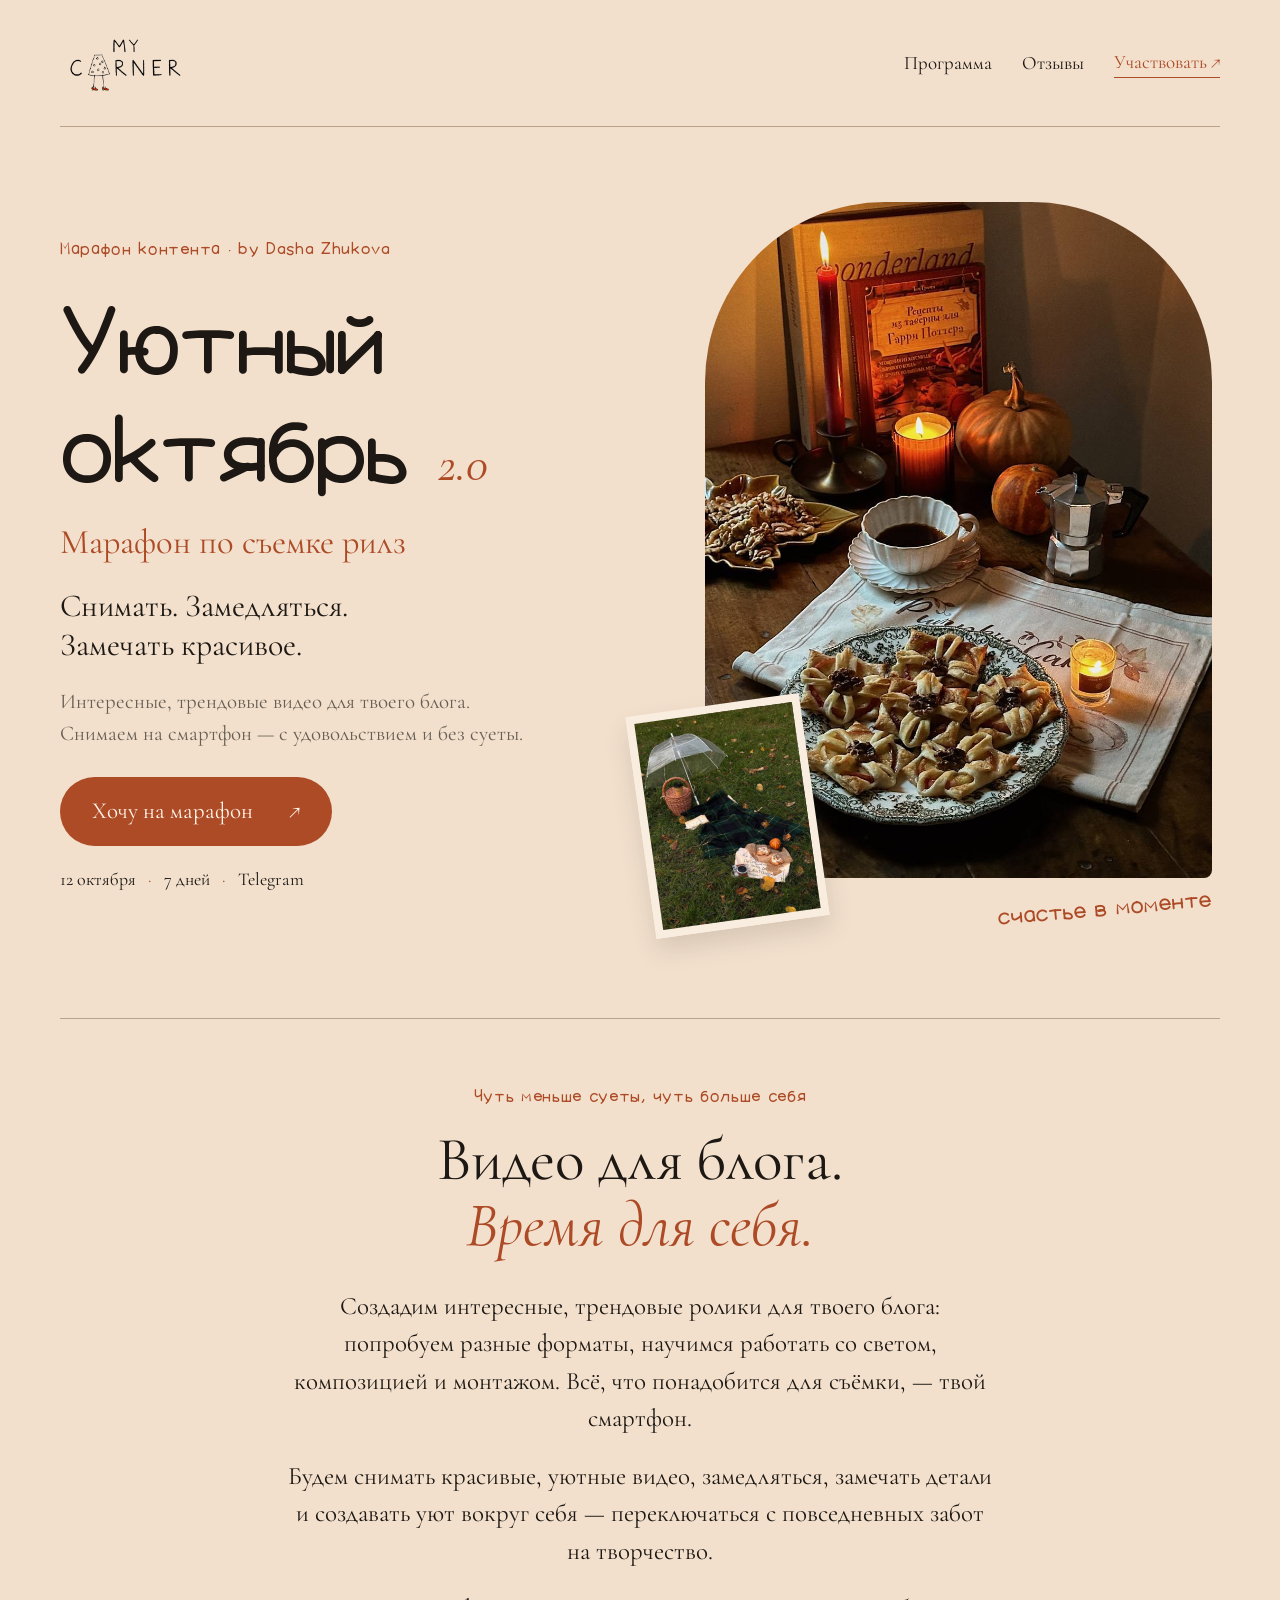
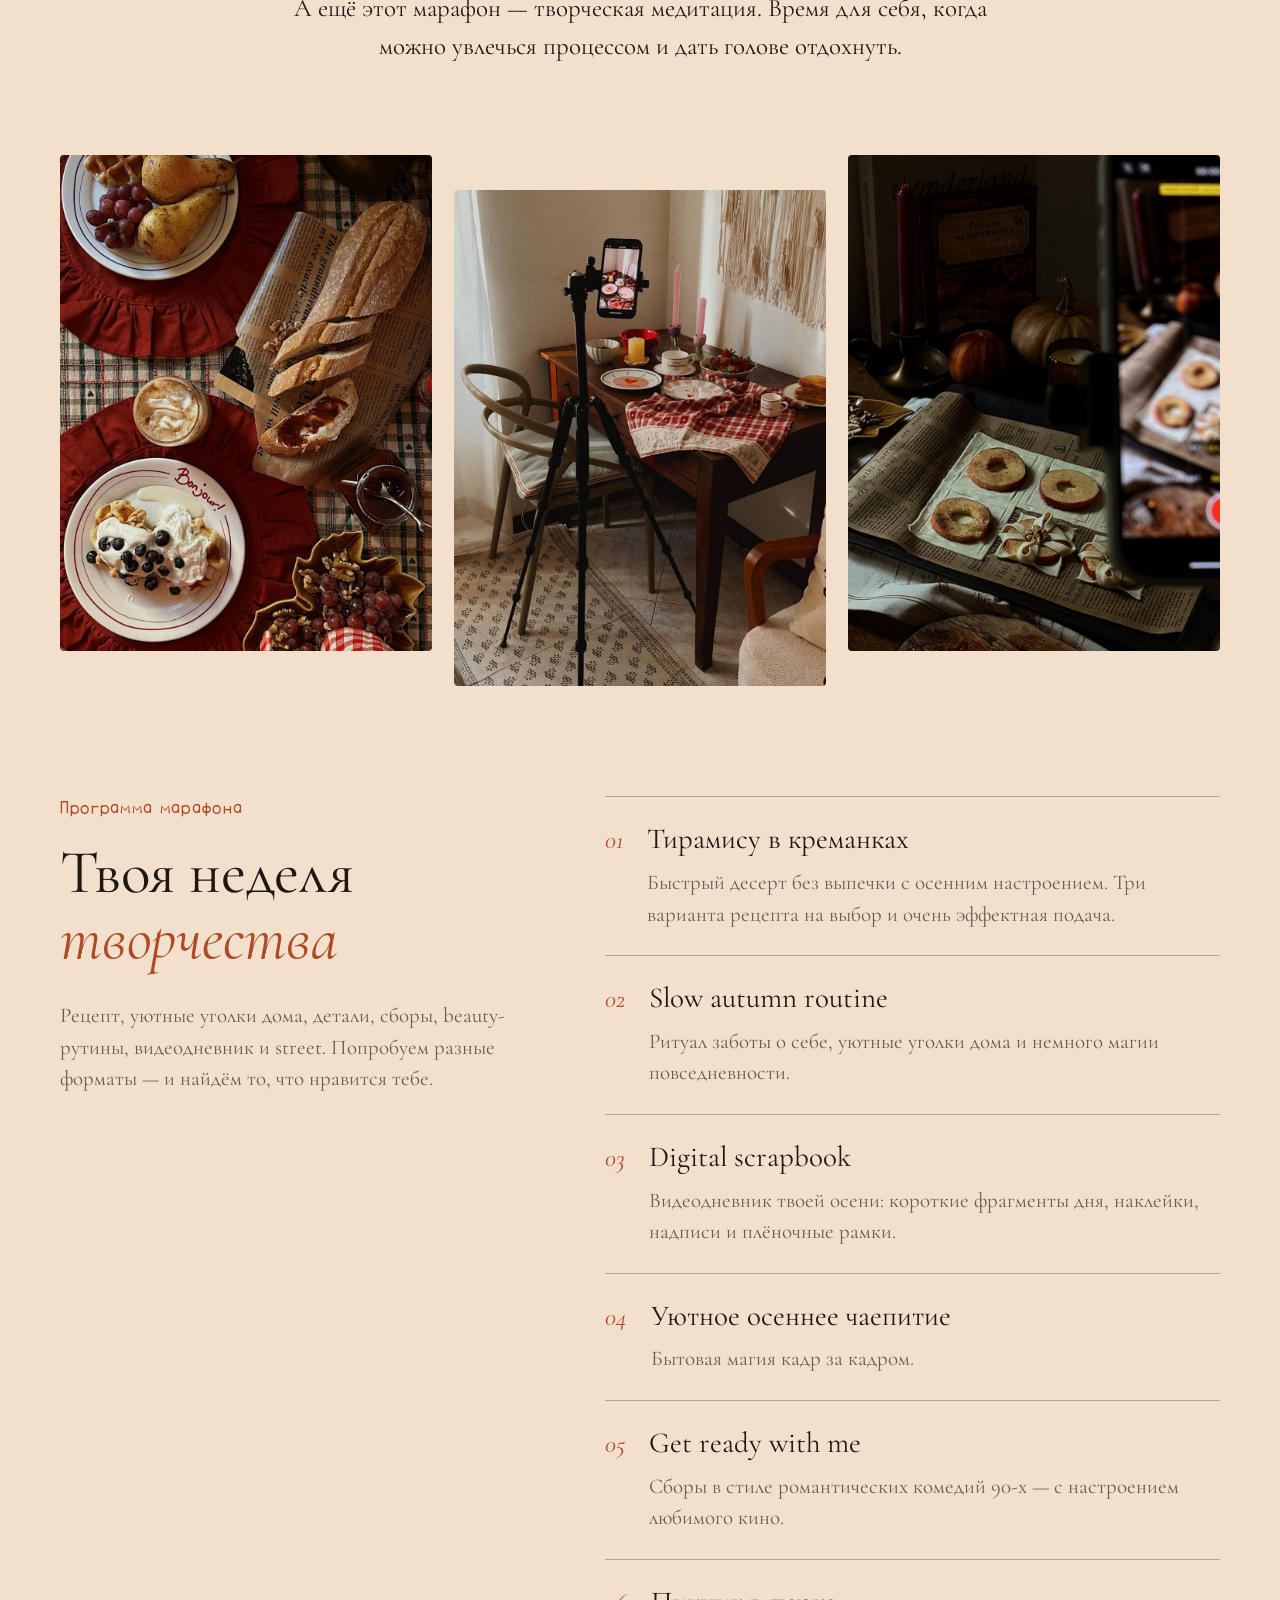
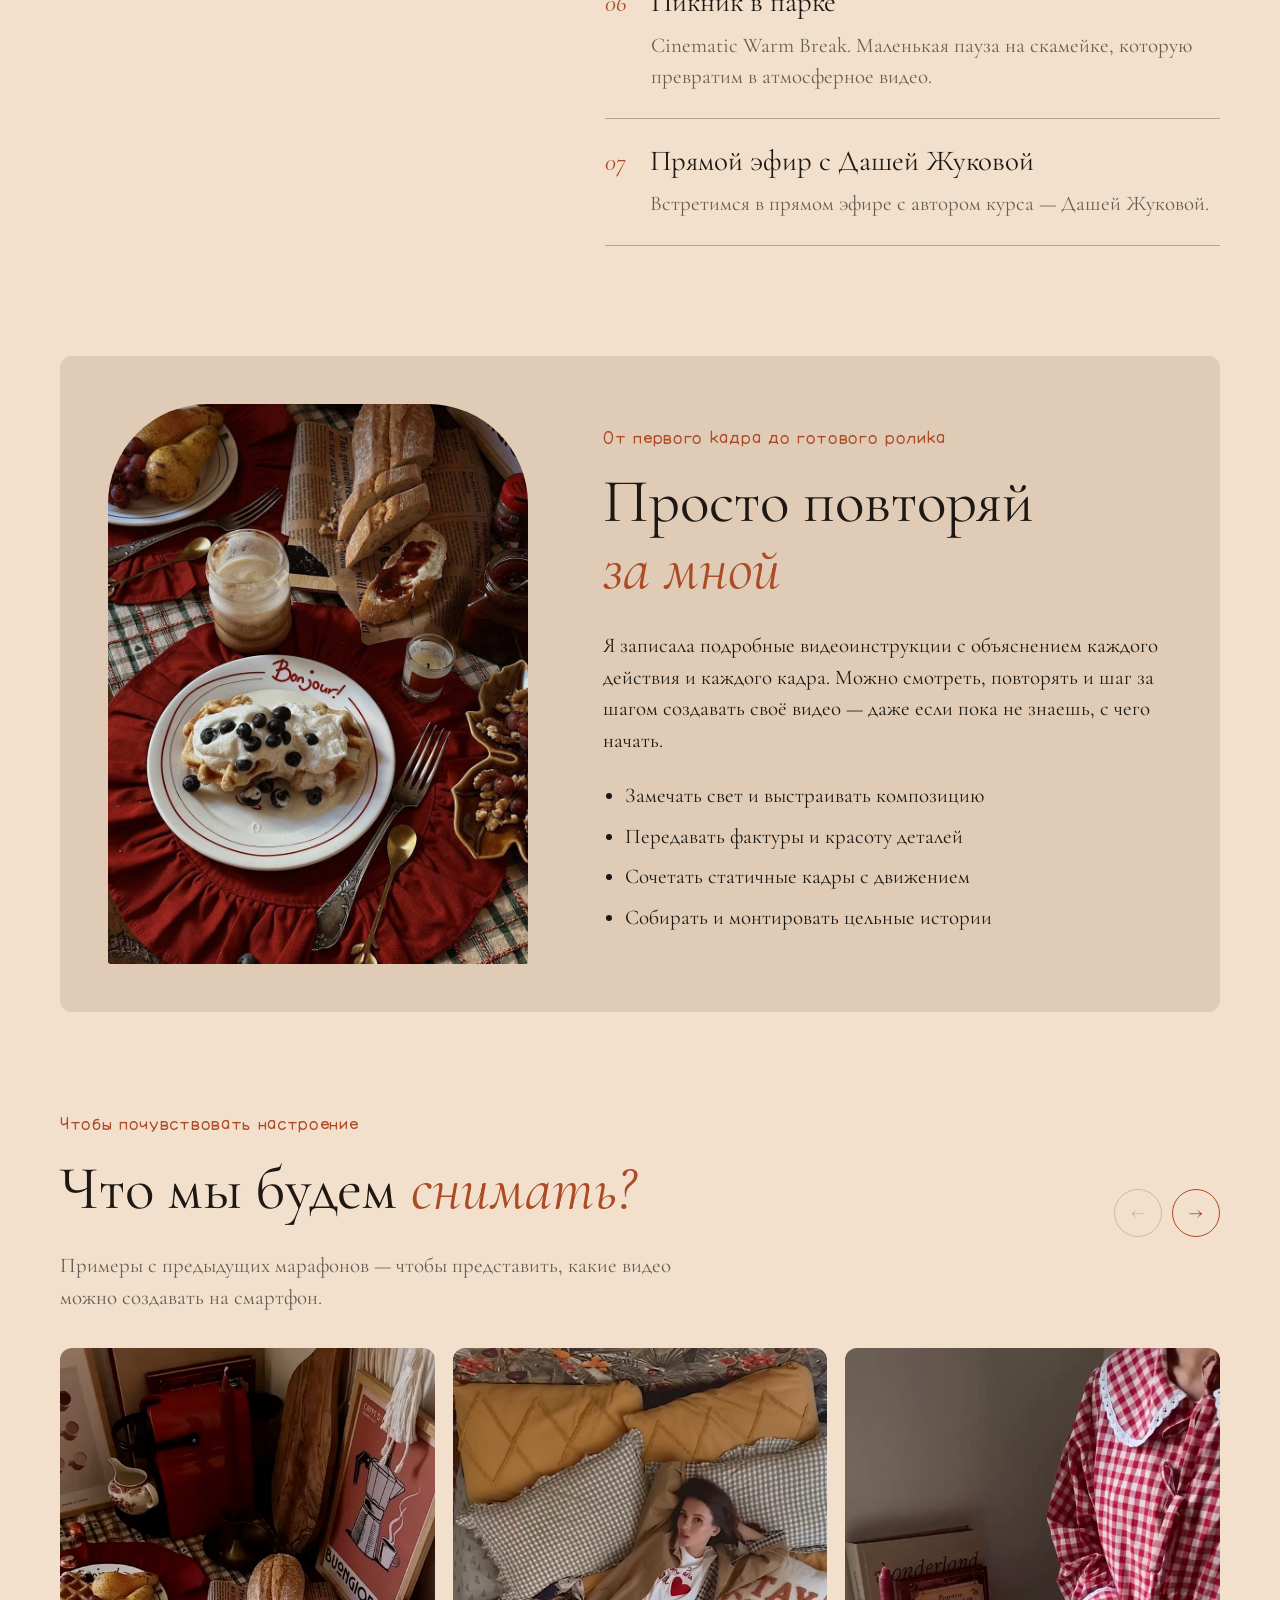
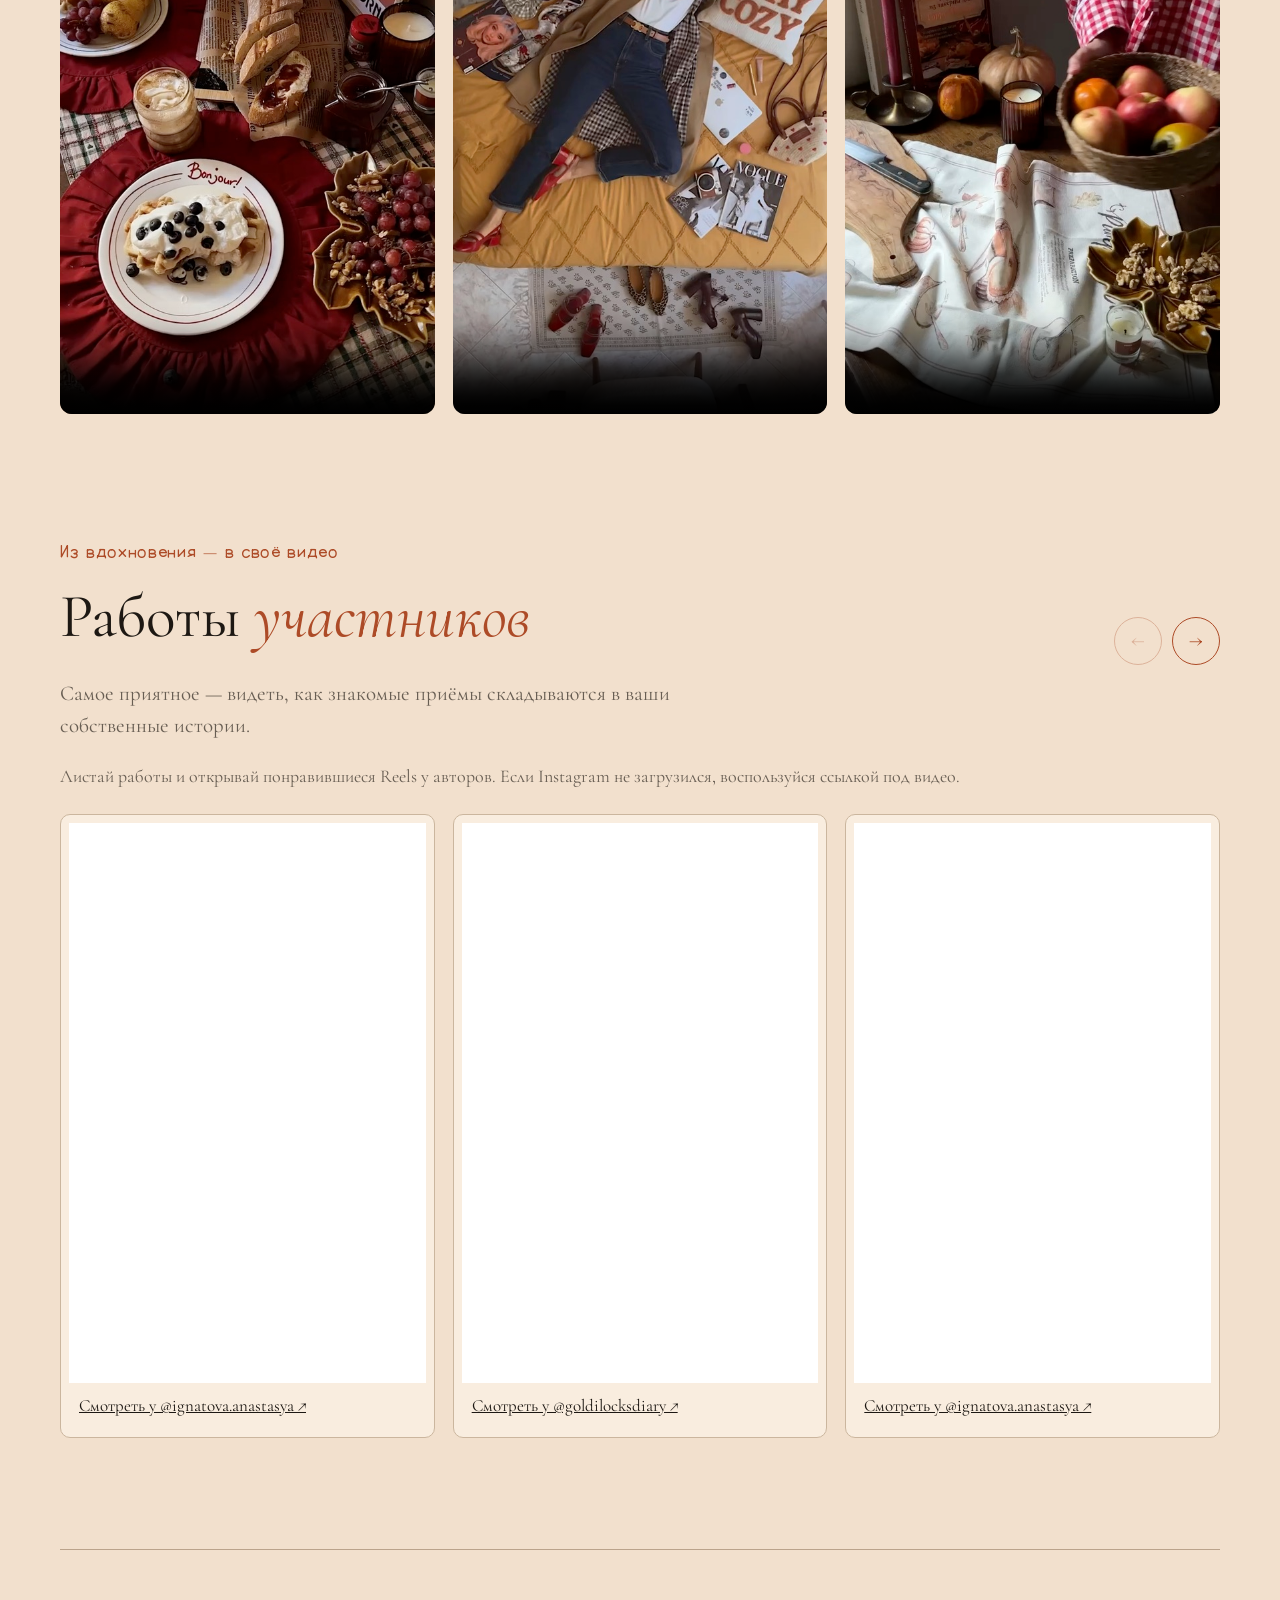
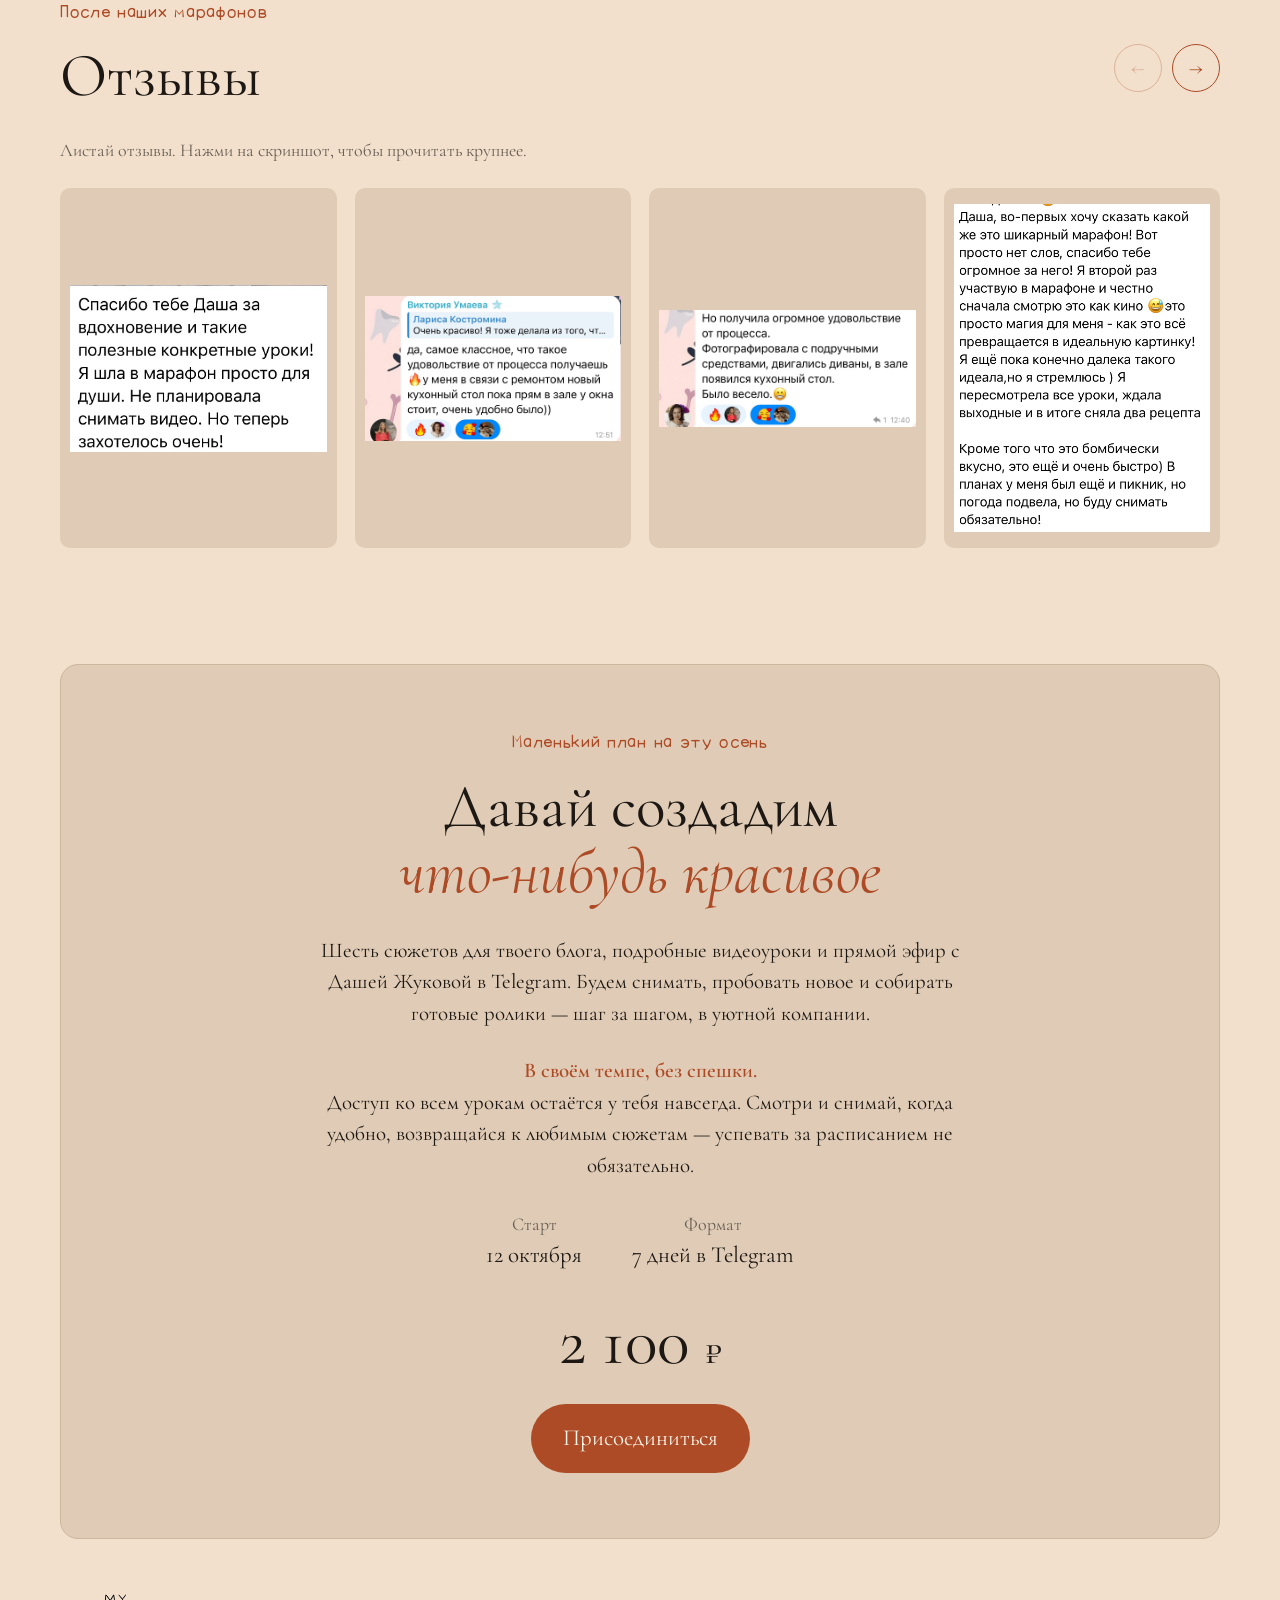
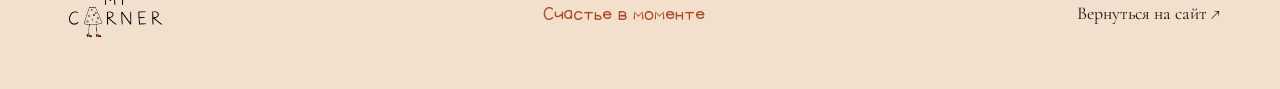
==== commit 11d4426d: "Refine marathon programme heading and tea lesson description" ====
--- a/cozy-october.html
+++ b/cozy-october.html
@@ -4,7 +4,7 @@
 <main id="main"><section class="oct-hero wrap"><div class="hero-copy"><p class="eyebrow">Марафон контента · by Dasha Zhukova</p><h1>Уютный<br>октябрь <span>2.0</span></h1><p class="marathon-subtitle">Марафон по съемке рилз</p><p class="hero-note">Снимать. Замедляться.<br>Замечать красивое.</p><p class="intro">Интересные, трендовые видео для твоего блога.<br>Снимаем на смартфон — с удовольствием и без суеты.</p><a class="oct-btn" href="https://shagaischool.ru/contentoctober">Хочу на марафон <span>↗</span></a><p class="meta">12 октября <b>·</b> 7 дней <b>·</b> Telegram</p></div><div class="hero-art"><img class="hero-main" src="assets/october/photo-6.jpg" alt="Чай, свечи и домашняя выпечка в тёплом свете у окна" width="1000" height="1333" fetchpriority="high"><img class="hero-inset" src="assets/october/photo-2.jpg" alt="Осенний пикник на клетчатом пледе" width="500" height="667"><span class="handnote">счастье в моменте</span></div></section>
 <section class="manifest wrap"><p class="eyebrow">Чуть меньше суеты, чуть больше себя</p><h2>Видео для блога.<br><em>Время для себя.</em></h2><p>Создадим интересные, трендовые ролики для твоего блога: попробуем разные форматы, научимся работать со светом, композицией и монтажом. Всё, что понадобится для съёмки, — твой смартфон.</p><p>Будем снимать красивые, уютные видео, замедляться, замечать детали и создавать уют вокруг себя — переключаться с повседневных забот на творчество.</p><p>А ещё этот марафон — творческая медитация. Время для себя, когда можно увлечься процессом и дать голове отдохнуть.</p></section>
 <div class="photo-strip wrap" aria-label="Настроение марафона"><img src="assets/october/photo-1.jpg" alt="Красиво сервированный стол с десертом" loading="lazy"><img src="assets/october/photo-3.jpg" alt="Процесс съёмки уютного завтрака на телефон" loading="lazy"><img src="assets/october/photo-5.jpg" alt="Осенняя композиция с книгами и выпечкой" loading="lazy"></div>
-<section class="program wrap" id="program"><div class="section-heading"><p class="eyebrow">Шесть видеоуроков и прямой эфир</p><h2>Твоя неделя<br><em>творчества</em></h2><p>Рецепт, уютные уголки дома, детали, сборы, beauty-рутины, видеодневник и street. Попробуем разные форматы — и найдём то, что нравится тебе.</p></div><div class="lessons"><article class="lesson"><span class="day">01</span><div><h3>Тирамису в креманках</h3><p>Быстрый десерт без выпечки с осенним настроением. Три варианта рецепта на выбор и очень эффектная подача.</p></div></article><article class="lesson"><span class="day">02</span><div><h3>Slow autumn routine</h3><p>Ритуал заботы о себе, уютные уголки дома и немного магии повседневности.</p></div></article><article class="lesson"><span class="day">03</span><div><h3>Digital scrapbook</h3><p>Видеодневник твоей осени: короткие фрагменты дня, наклейки, надписи и плёночные рамки.</p></div></article><article class="lesson"><span class="day">04</span><div><h3>Чаепитие</h3><p>Оживим привычные предметы и соберём уютную историю кадр за кадром.</p></div></article><article class="lesson"><span class="day">05</span><div><h3>Get ready with me</h3><p>Сборы в стиле романтических комедий 90-х — с настроением любимого кино.</p></div></article><article class="lesson"><span class="day">06</span><div><h3>Пикник в парке</h3><p>Cinematic Warm Break. Маленькая пауза на скамейке, которую превратим в атмосферное видео.</p></div></article><article class="lesson"><span class="day">07</span><div><h3>Прямой эфир с Дашей Жуковой</h3><p>Встретимся в прямом эфире с автором курса — Дашей Жуковой.</p></div></article></div></section>
+<section class="program wrap" id="program"><div class="section-heading"><p class="eyebrow">Программа марафона</p><h2>Твоя неделя<br><em>творчества</em></h2><p>Рецепт, уютные уголки дома, детали, сборы, beauty-рутины, видеодневник и street. Попробуем разные форматы — и найдём то, что нравится тебе.</p></div><div class="lessons"><article class="lesson"><span class="day">01</span><div><h3>Тирамису в креманках</h3><p>Быстрый десерт без выпечки с осенним настроением. Три варианта рецепта на выбор и очень эффектная подача.</p></div></article><article class="lesson"><span class="day">02</span><div><h3>Slow autumn routine</h3><p>Ритуал заботы о себе, уютные уголки дома и немного магии повседневности.</p></div></article><article class="lesson"><span class="day">03</span><div><h3>Digital scrapbook</h3><p>Видеодневник твоей осени: короткие фрагменты дня, наклейки, надписи и плёночные рамки.</p></div></article><article class="lesson"><span class="day">04</span><div><h3>Уютное осеннее чаепитие</h3><p>Бытовая магия кадр за кадром.</p></div></article><article class="lesson"><span class="day">05</span><div><h3>Get ready with me</h3><p>Сборы в стиле романтических комедий 90-х — с настроением любимого кино.</p></div></article><article class="lesson"><span class="day">06</span><div><h3>Пикник в парке</h3><p>Cinematic Warm Break. Маленькая пауза на скамейке, которую превратим в атмосферное видео.</p></div></article><article class="lesson"><span class="day">07</span><div><h3>Прямой эфир с Дашей Жуковой</h3><p>Встретимся в прямом эфире с автором курса — Дашей Жуковой.</p></div></article></div></section>
 <section class="learning wrap"><img src="assets/october/photo-4.jpg" alt="Детали уютного завтрака: десерт, кофе и фактурный текстиль" loading="lazy"><div><p class="eyebrow">От первого кадра до готового ролика</p><h2>Просто повторяй<br><em>за мной</em></h2><p>Я записала подробные видеоинструкции с объяснением каждого действия и каждого кадра. Можно смотреть, повторять и шаг за шагом создавать своё видео — даже если пока не знаешь, с чего начать.</p><ul><li>Замечать свет и выстраивать композицию</li><li>Передавать фактуры и красоту деталей</li><li>Сочетать статичные кадры с движением</li><li>Собирать и монтировать цельные истории</li></ul></div></section>
 <section class="examples wrap"><div class="review-heading"><div class="section-heading"><p class="eyebrow">Чтобы почувствовать настроение</p><h2>Что мы будем <em>снимать?</em></h2><p>Примеры с предыдущих марафонов — чтобы представить, какие видео можно создавать на смартфон.</p></div><div class="arrows"><button id="video-prev" aria-label="Предыдущие видео">←</button><button id="video-next" aria-label="Следующие видео">→</button></div></div><div class="video-grid" id="video-track" tabindex="0" aria-label="Примеры видео с предыдущих марафонов"><video controls playsinline preload="none" poster="assets/october/example-1.jpg" aria-label="Пример с прошлого марафона 1"><source src="assets/october/example-1.mp4" type="video/mp4"></video><video controls playsinline preload="none" poster="assets/october/example-2.jpg" aria-label="Пример с прошлого марафона 2"><source src="assets/october/example-2.mp4" type="video/mp4"></video><video controls playsinline preload="none" poster="assets/october/example-4.jpg" aria-label="Пример с прошлого марафона 4"><source src="assets/october/example-4.mp4" type="video/mp4"></video><video controls playsinline preload="none" poster="assets/october/example-5.jpg" aria-label="Пример с прошлого марафона 5"><source src="assets/october/example-5.mp4" type="video/mp4"></video></div></section>
 <section class="student student-gallery wrap"><div class="review-heading"><div class="section-heading"><p class="eyebrow">Из вдохновения — в своё видео</p><h2>Работы <em>участников</em></h2><p>Самое приятное — видеть, как знакомые приёмы складываются в ваши собственные истории.</p></div><div class="arrows"><button id="student-prev" aria-label="Предыдущие работы участников">←</button><button id="student-next" aria-label="Следующие работы участников">→</button></div></div><p class="review-hint">Листай работы и открывай понравившиеся Reels у авторов. Если Instagram не загрузился, воспользуйся ссылкой под видео.</p><div class="student-track" id="student-track" tabindex="0" aria-label="Работы участников"><article class="embed-box"><iframe title="Reels от @ignatova.anastasya — работа 1" src="https://www.instagram.com/reel/DSFgM1GCEla/embed/" loading="lazy" allowfullscreen></iframe><p><a href="https://www.instagram.com/reel/DSFgM1GCEla/" target="_blank" rel="noopener noreferrer">Смотреть у @ignatova.anastasya ↗</a></p></article><article class="embed-box"><iframe title="Reels от @goldilocksdiary — работа 2" src="https://www.instagram.com/reel/DSmaSoTiF32/embed/" loading="lazy" allowfullscreen></iframe><p><a href="https://www.instagram.com/reel/DSmaSoTiF32/" target="_blank" rel="noopener noreferrer">Смотреть у @goldilocksdiary ↗</a></p></article><article class="embed-box"><iframe title="Reels от @ignatova.anastasya — работа 3" src="https://www.instagram.com/reel/DP3usGuCA1y/embed/" loading="lazy" allowfullscreen></iframe><p><a href="https://www.instagram.com/reel/DP3usGuCA1y/" target="_blank" rel="noopener noreferrer">Смотреть у @ignatova.anastasya ↗</a></p></article><article class="embed-box"><iframe title="Reels от @psy.olga.zaytseva — работа 4" src="https://www.instagram.com/reel/DIoNOzVgjjm/embed/" loading="lazy" allowfullscreen></iframe><p><a href="https://www.instagram.com/reel/DIoNOzVgjjm/" target="_blank" rel="noopener noreferrer">Смотреть у @psy.olga.zaytseva ↗</a></p></article><article class="embed-box"><iframe title="Reels от @ignatova.anastasya — работа 5" src="https://www.instagram.com/reel/DP-608zCEoG/embed/" loading="lazy" allowfullscreen></iframe><p><a href="https://www.instagram.com/reel/DP-608zCEoG/" target="_blank" rel="noopener noreferrer">Смотреть у @ignatova.anastasya ↗</a></p></article><article class="embed-box"><iframe title="Reels от @queen_rg_ — работа 6" src="https://www.instagram.com/reel/DQROOhCjHlr/embed/" loading="lazy" allowfullscreen></iframe><p><a href="https://www.instagram.com/reel/DQROOhCjHlr/" target="_blank" rel="noopener noreferrer">Смотреть у @queen_rg_ ↗</a></p></article><article class="embed-box"><iframe title="Reels от @ignatova.anastasya — работа 7" src="https://www.instagram.com/reel/DPyE2k7CDX9/embed/" loading="lazy" allowfullscreen></iframe><p><a href="https://www.instagram.com/reel/DPyE2k7CDX9/" target="_blank" rel="noopener noreferrer">Смотреть у @ignatova.anastasya ↗</a></p></article><article class="embed-box"><iframe title="Reels от @goldilocksdiary — работа 8" src="https://www.instagram.com/reel/DIifeOLNSyn/embed/" loading="lazy" allowfullscreen></iframe><p><a href="https://www.instagram.com/reel/DIifeOLNSyn/" target="_blank" rel="noopener noreferrer">Смотреть у @goldilocksdiary ↗</a></p></article><article class="embed-box"><iframe title="Reels от @ignatova.anastasya — работа 9" src="https://www.instagram.com/reel/DSWtk0YCGz6/embed/" loading="lazy" allowfullscreen></iframe><p><a href="https://www.instagram.com/reel/DSWtk0YCGz6/" target="_blank" rel="noopener noreferrer">Смотреть у @ignatova.anastasya ↗</a></p></article><article class="embed-box"><iframe title="Reels от @anpi_love_a — работа 10" src="https://www.instagram.com/reel/DQeBL0UDZF1/embed/" loading="lazy" allowfullscreen></iframe><p><a href="https://www.instagram.com/reel/DQeBL0UDZF1/" target="_blank" rel="noopener noreferrer">Смотреть у @anpi_love_a ↗</a></p></article></div></section>
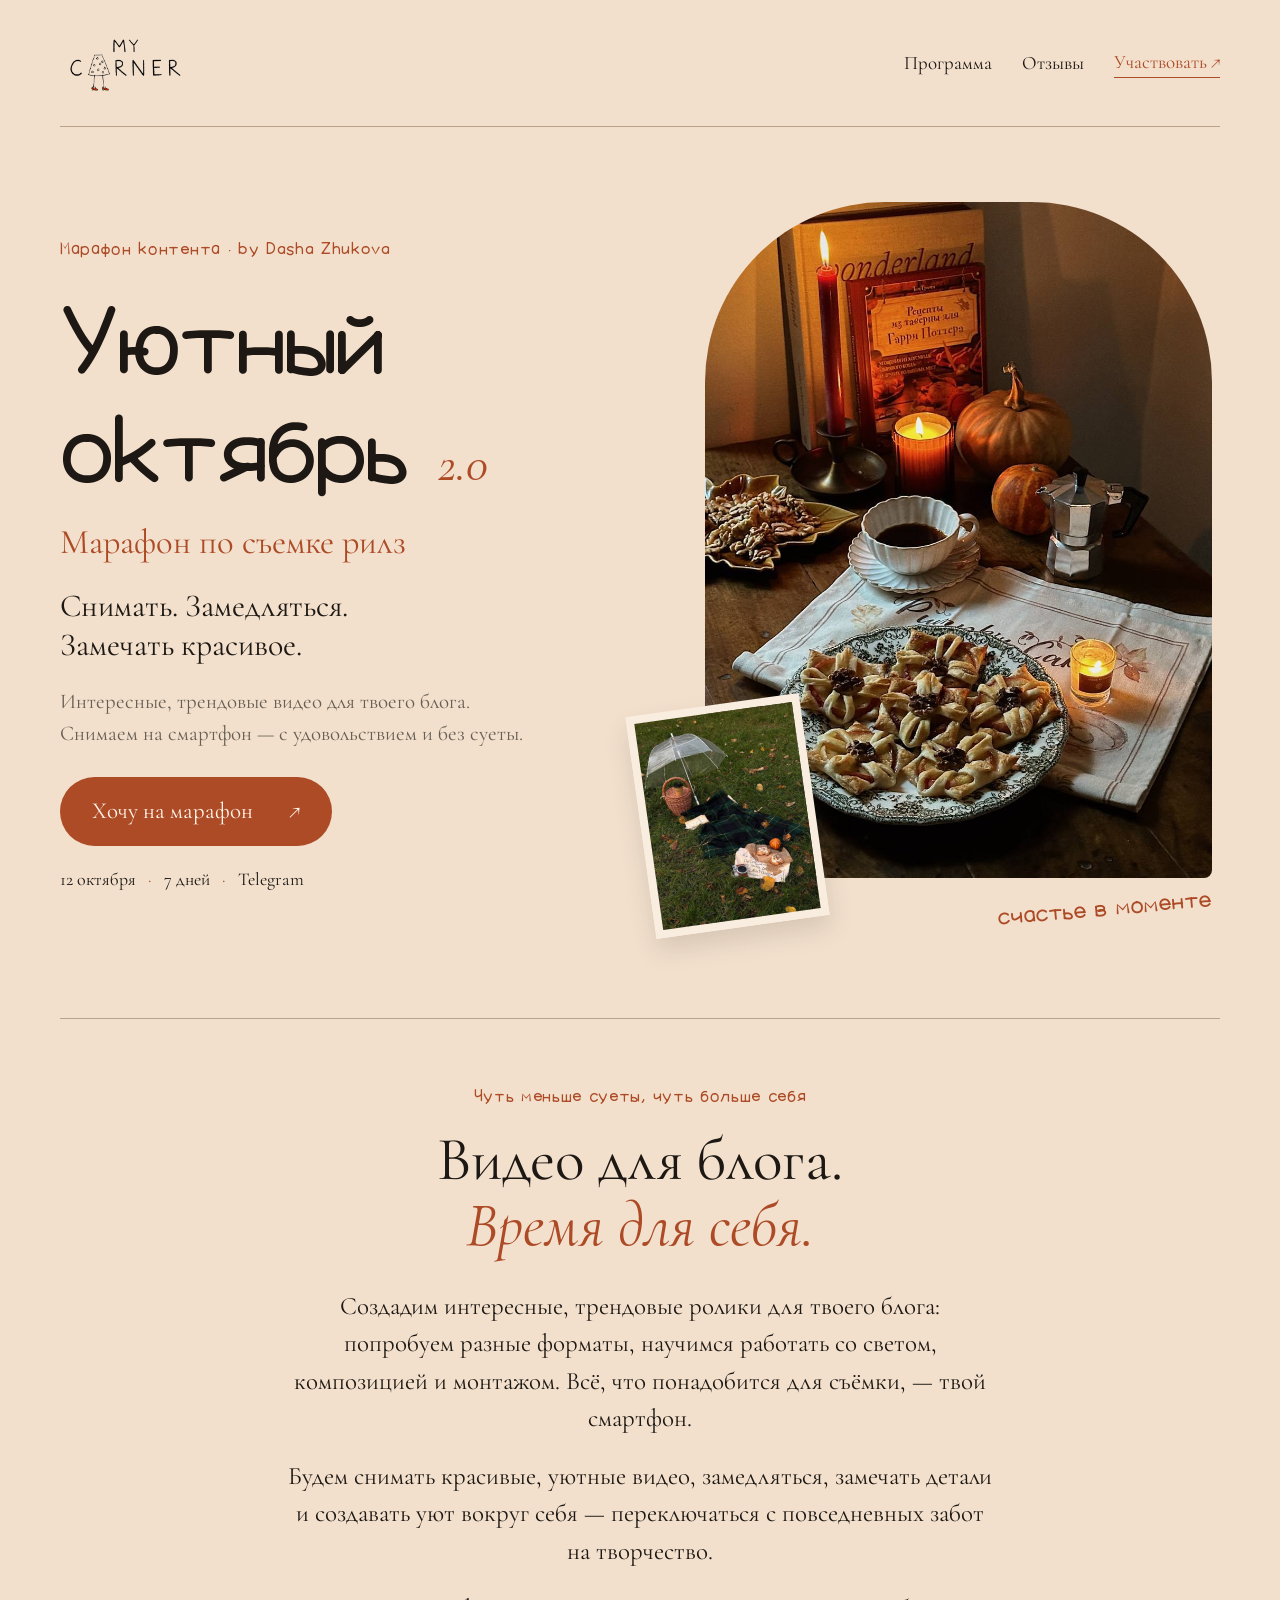
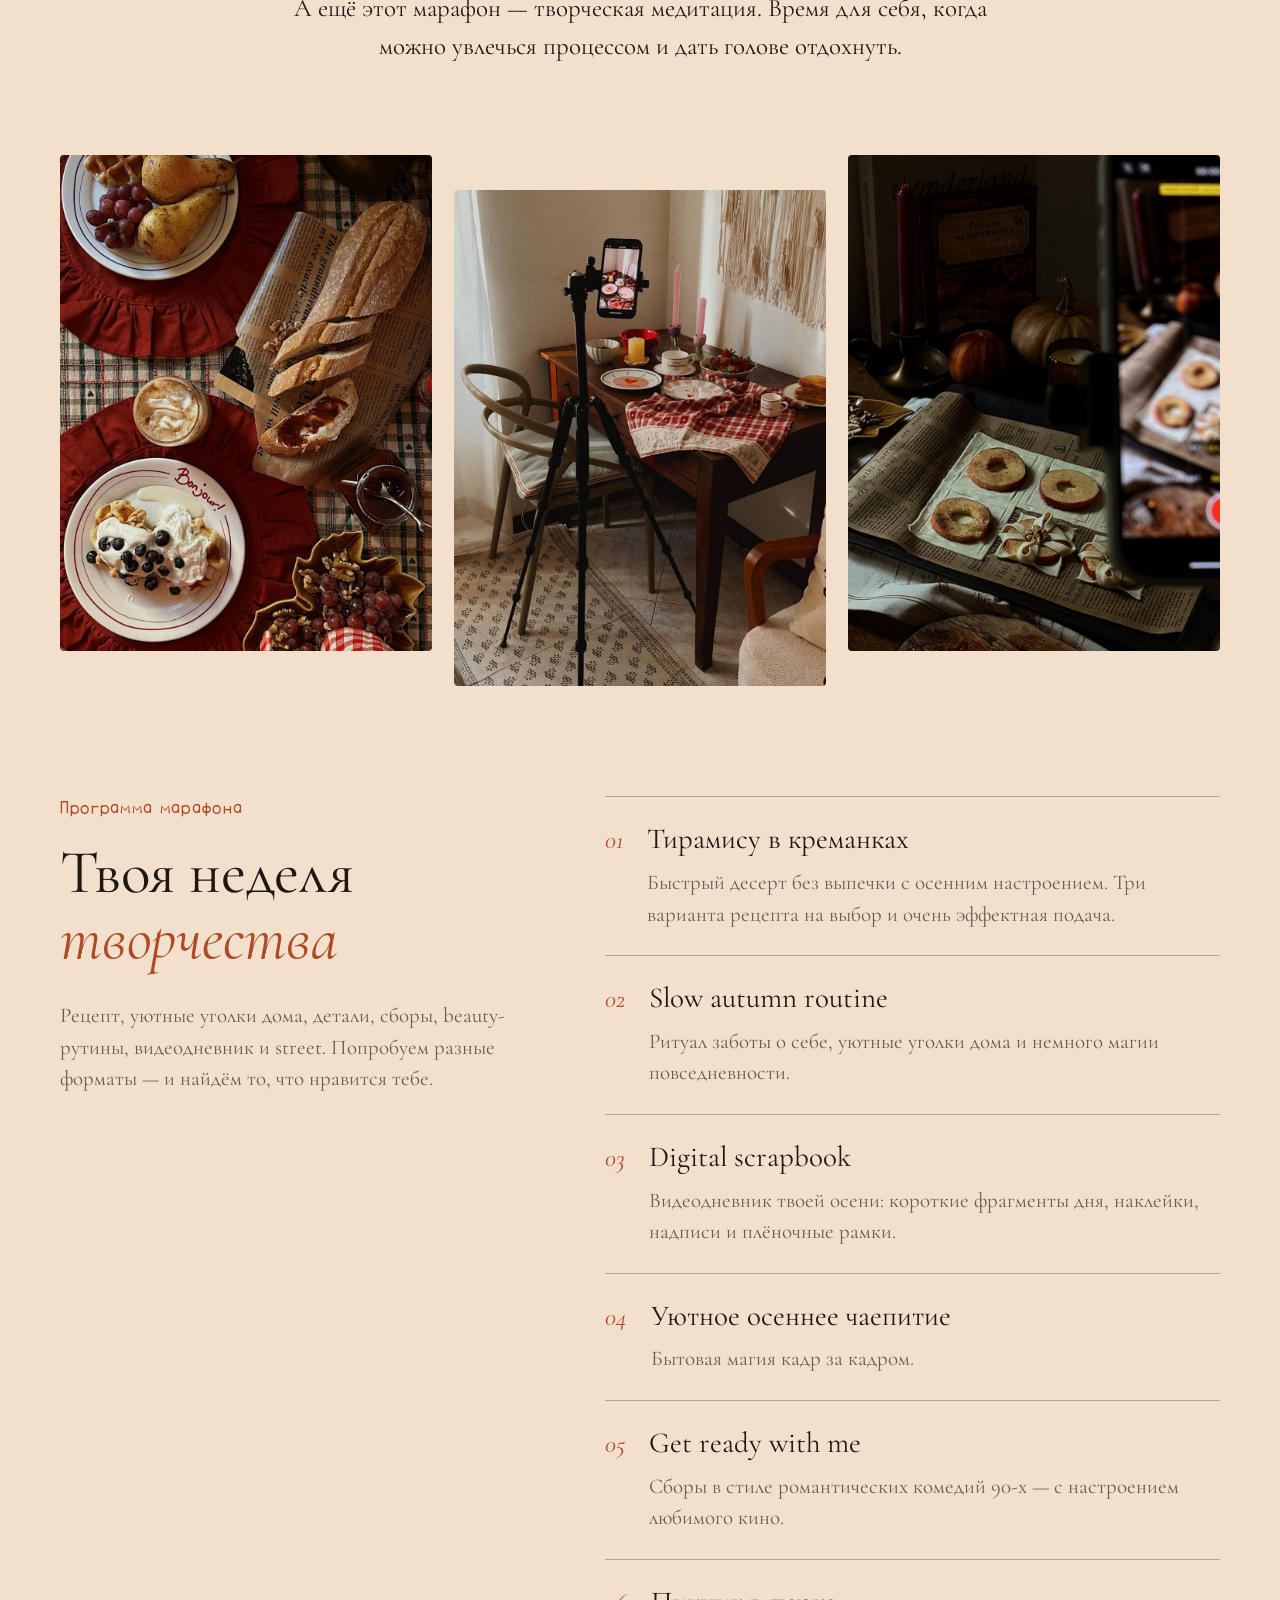
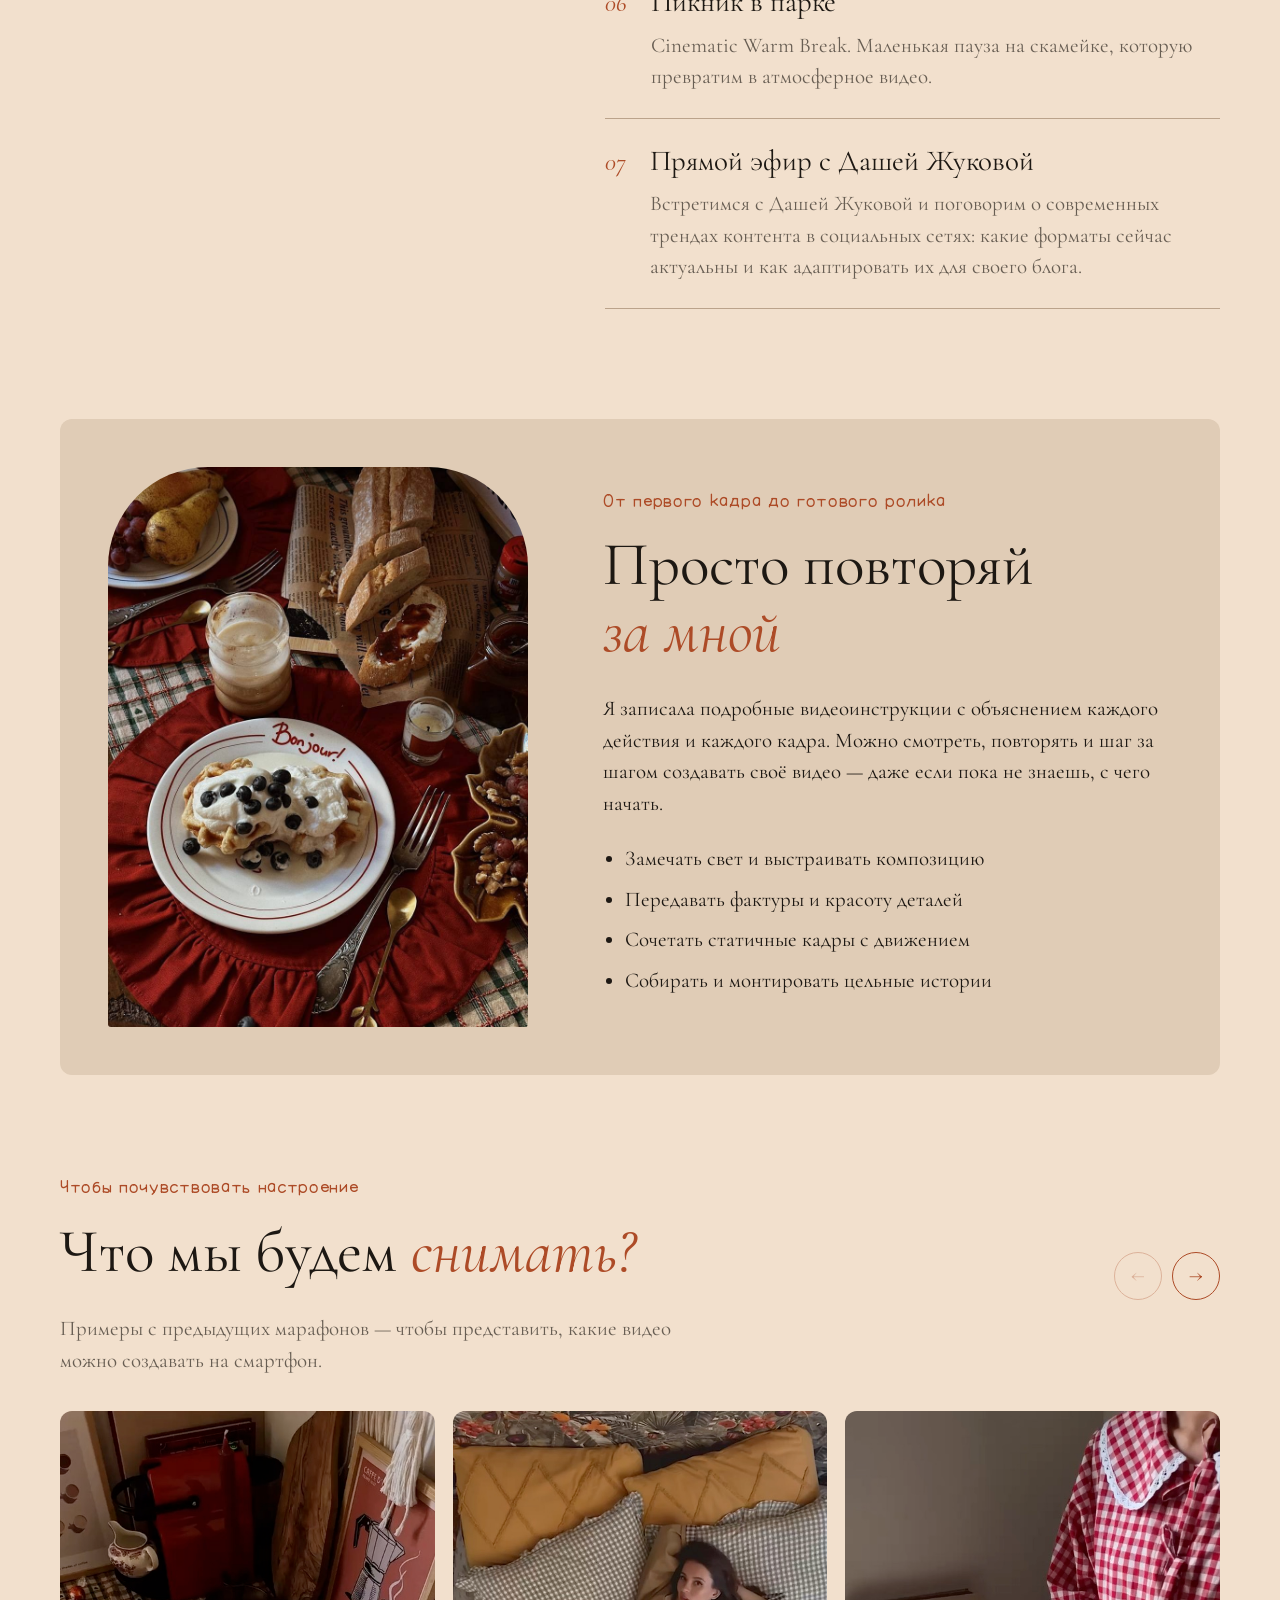
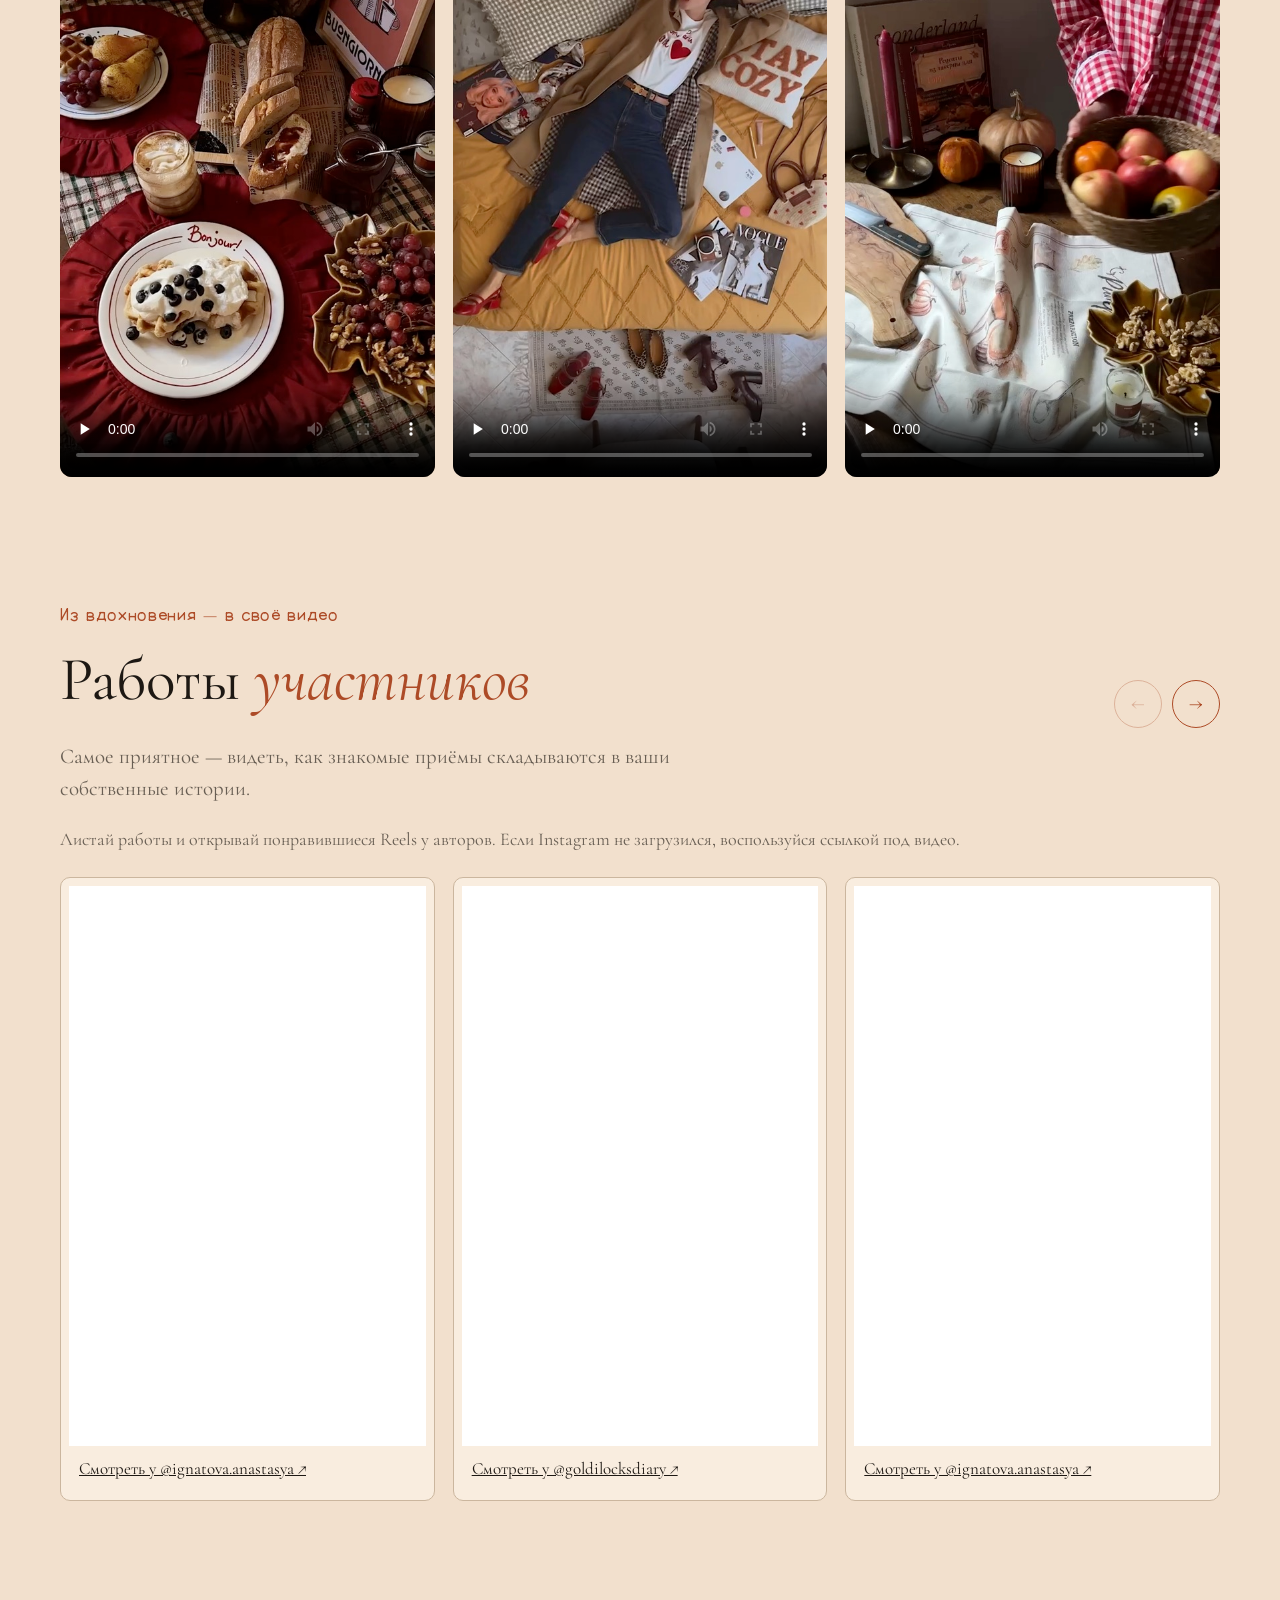
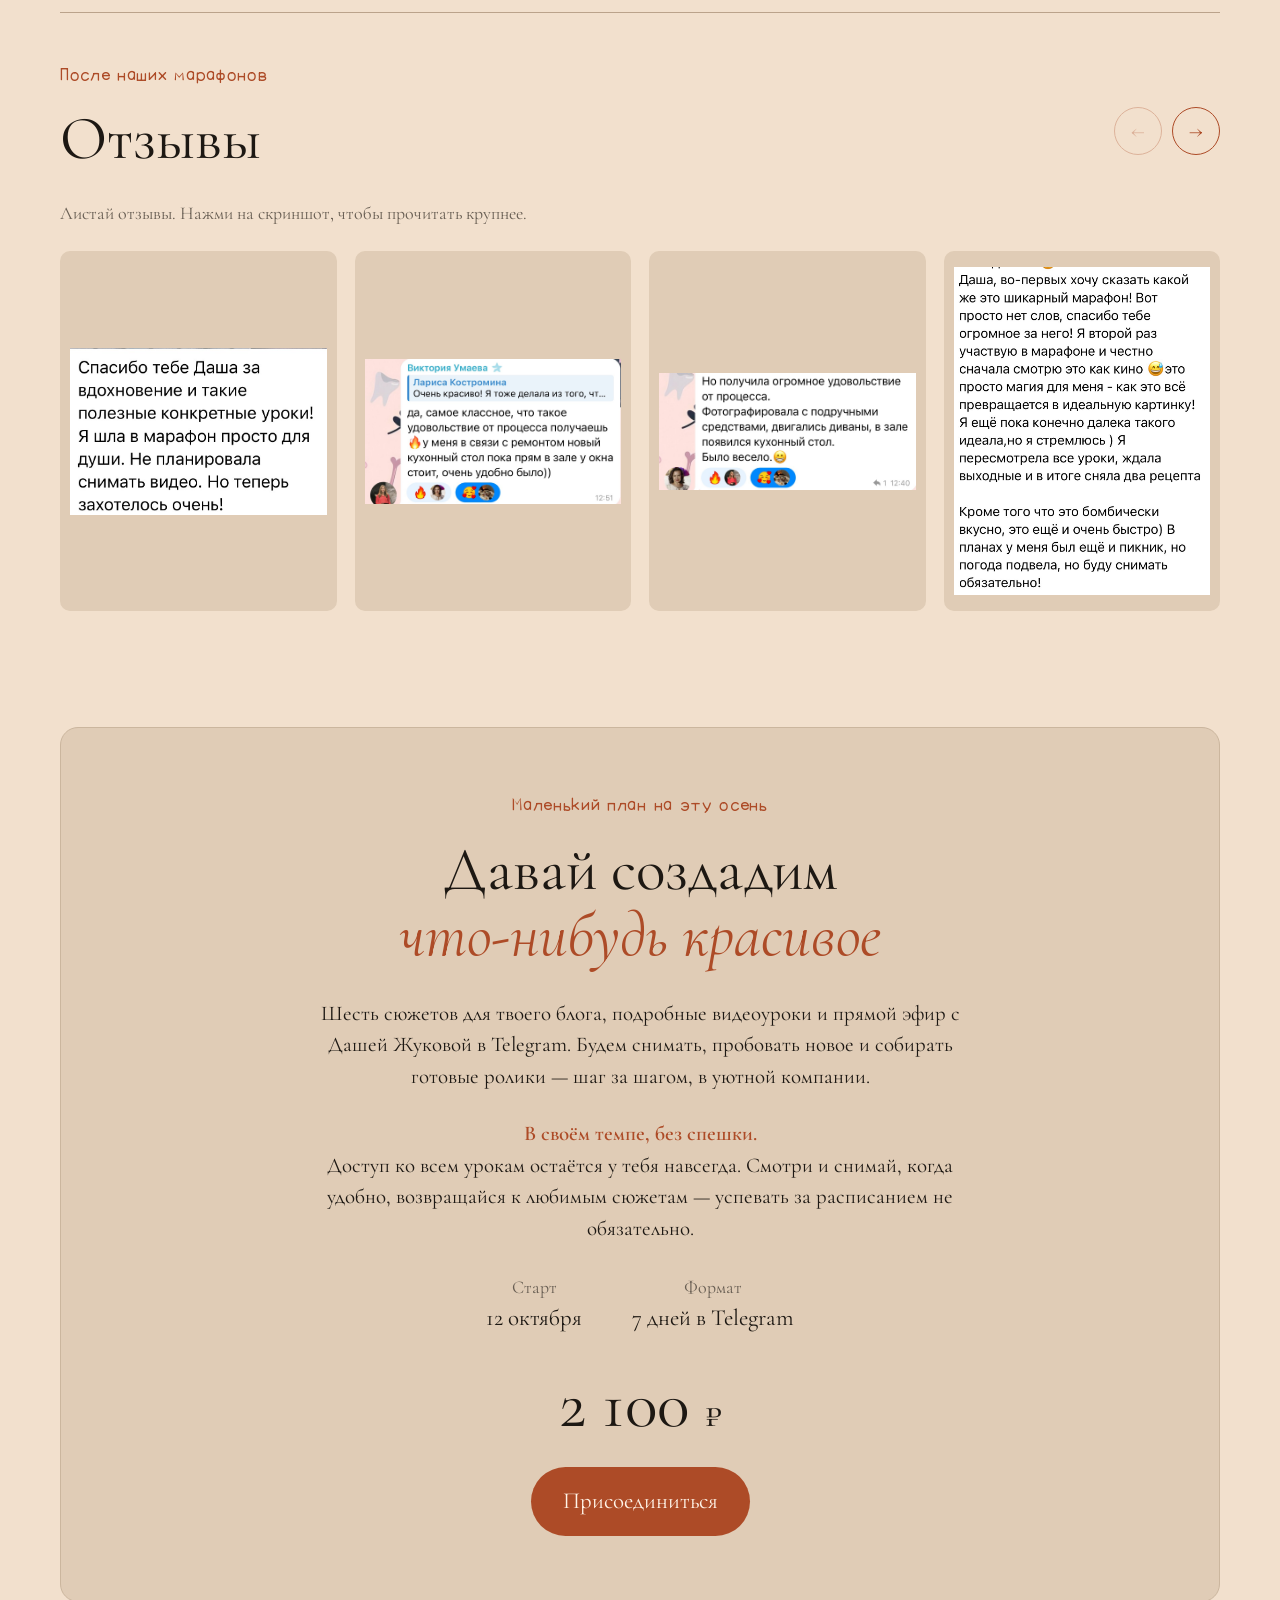
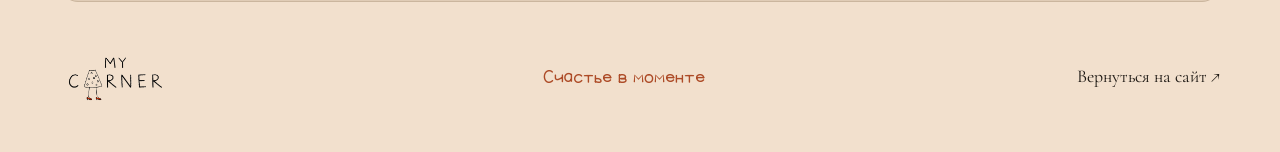
==== commit b3431170: "Describe live session on social content trends" ====
--- a/cozy-october.html
+++ b/cozy-october.html
@@ -4,7 +4,7 @@
 <main id="main"><section class="oct-hero wrap"><div class="hero-copy"><p class="eyebrow">Марафон контента · by Dasha Zhukova</p><h1>Уютный<br>октябрь <span>2.0</span></h1><p class="marathon-subtitle">Марафон по съемке рилз</p><p class="hero-note">Снимать. Замедляться.<br>Замечать красивое.</p><p class="intro">Интересные, трендовые видео для твоего блога.<br>Снимаем на смартфон — с удовольствием и без суеты.</p><a class="oct-btn" href="https://shagaischool.ru/contentoctober">Хочу на марафон <span>↗</span></a><p class="meta">12 октября <b>·</b> 7 дней <b>·</b> Telegram</p></div><div class="hero-art"><img class="hero-main" src="assets/october/photo-6.jpg" alt="Чай, свечи и домашняя выпечка в тёплом свете у окна" width="1000" height="1333" fetchpriority="high"><img class="hero-inset" src="assets/october/photo-2.jpg" alt="Осенний пикник на клетчатом пледе" width="500" height="667"><span class="handnote">счастье в моменте</span></div></section>
 <section class="manifest wrap"><p class="eyebrow">Чуть меньше суеты, чуть больше себя</p><h2>Видео для блога.<br><em>Время для себя.</em></h2><p>Создадим интересные, трендовые ролики для твоего блога: попробуем разные форматы, научимся работать со светом, композицией и монтажом. Всё, что понадобится для съёмки, — твой смартфон.</p><p>Будем снимать красивые, уютные видео, замедляться, замечать детали и создавать уют вокруг себя — переключаться с повседневных забот на творчество.</p><p>А ещё этот марафон — творческая медитация. Время для себя, когда можно увлечься процессом и дать голове отдохнуть.</p></section>
 <div class="photo-strip wrap" aria-label="Настроение марафона"><img src="assets/october/photo-1.jpg" alt="Красиво сервированный стол с десертом" loading="lazy"><img src="assets/october/photo-3.jpg" alt="Процесс съёмки уютного завтрака на телефон" loading="lazy"><img src="assets/october/photo-5.jpg" alt="Осенняя композиция с книгами и выпечкой" loading="lazy"></div>
-<section class="program wrap" id="program"><div class="section-heading"><p class="eyebrow">Программа марафона</p><h2>Твоя неделя<br><em>творчества</em></h2><p>Рецепт, уютные уголки дома, детали, сборы, beauty-рутины, видеодневник и street. Попробуем разные форматы — и найдём то, что нравится тебе.</p></div><div class="lessons"><article class="lesson"><span class="day">01</span><div><h3>Тирамису в креманках</h3><p>Быстрый десерт без выпечки с осенним настроением. Три варианта рецепта на выбор и очень эффектная подача.</p></div></article><article class="lesson"><span class="day">02</span><div><h3>Slow autumn routine</h3><p>Ритуал заботы о себе, уютные уголки дома и немного магии повседневности.</p></div></article><article class="lesson"><span class="day">03</span><div><h3>Digital scrapbook</h3><p>Видеодневник твоей осени: короткие фрагменты дня, наклейки, надписи и плёночные рамки.</p></div></article><article class="lesson"><span class="day">04</span><div><h3>Уютное осеннее чаепитие</h3><p>Бытовая магия кадр за кадром.</p></div></article><article class="lesson"><span class="day">05</span><div><h3>Get ready with me</h3><p>Сборы в стиле романтических комедий 90-х — с настроением любимого кино.</p></div></article><article class="lesson"><span class="day">06</span><div><h3>Пикник в парке</h3><p>Cinematic Warm Break. Маленькая пауза на скамейке, которую превратим в атмосферное видео.</p></div></article><article class="lesson"><span class="day">07</span><div><h3>Прямой эфир с Дашей Жуковой</h3><p>Встретимся в прямом эфире с автором курса — Дашей Жуковой.</p></div></article></div></section>
+<section class="program wrap" id="program"><div class="section-heading"><p class="eyebrow">Программа марафона</p><h2>Твоя неделя<br><em>творчества</em></h2><p>Рецепт, уютные уголки дома, детали, сборы, beauty-рутины, видеодневник и street. Попробуем разные форматы — и найдём то, что нравится тебе.</p></div><div class="lessons"><article class="lesson"><span class="day">01</span><div><h3>Тирамису в креманках</h3><p>Быстрый десерт без выпечки с осенним настроением. Три варианта рецепта на выбор и очень эффектная подача.</p></div></article><article class="lesson"><span class="day">02</span><div><h3>Slow autumn routine</h3><p>Ритуал заботы о себе, уютные уголки дома и немного магии повседневности.</p></div></article><article class="lesson"><span class="day">03</span><div><h3>Digital scrapbook</h3><p>Видеодневник твоей осени: короткие фрагменты дня, наклейки, надписи и плёночные рамки.</p></div></article><article class="lesson"><span class="day">04</span><div><h3>Уютное осеннее чаепитие</h3><p>Бытовая магия кадр за кадром.</p></div></article><article class="lesson"><span class="day">05</span><div><h3>Get ready with me</h3><p>Сборы в стиле романтических комедий 90-х — с настроением любимого кино.</p></div></article><article class="lesson"><span class="day">06</span><div><h3>Пикник в парке</h3><p>Cinematic Warm Break. Маленькая пауза на скамейке, которую превратим в атмосферное видео.</p></div></article><article class="lesson"><span class="day">07</span><div><h3>Прямой эфир с Дашей Жуковой</h3><p>Встретимся с Дашей Жуковой и поговорим о современных трендах контента в социальных сетях: какие форматы сейчас актуальны и как адаптировать их для своего блога.</p></div></article></div></section>
 <section class="learning wrap"><img src="assets/october/photo-4.jpg" alt="Детали уютного завтрака: десерт, кофе и фактурный текстиль" loading="lazy"><div><p class="eyebrow">От первого кадра до готового ролика</p><h2>Просто повторяй<br><em>за мной</em></h2><p>Я записала подробные видеоинструкции с объяснением каждого действия и каждого кадра. Можно смотреть, повторять и шаг за шагом создавать своё видео — даже если пока не знаешь, с чего начать.</p><ul><li>Замечать свет и выстраивать композицию</li><li>Передавать фактуры и красоту деталей</li><li>Сочетать статичные кадры с движением</li><li>Собирать и монтировать цельные истории</li></ul></div></section>
 <section class="examples wrap"><div class="review-heading"><div class="section-heading"><p class="eyebrow">Чтобы почувствовать настроение</p><h2>Что мы будем <em>снимать?</em></h2><p>Примеры с предыдущих марафонов — чтобы представить, какие видео можно создавать на смартфон.</p></div><div class="arrows"><button id="video-prev" aria-label="Предыдущие видео">←</button><button id="video-next" aria-label="Следующие видео">→</button></div></div><div class="video-grid" id="video-track" tabindex="0" aria-label="Примеры видео с предыдущих марафонов"><video controls playsinline preload="none" poster="assets/october/example-1.jpg" aria-label="Пример с прошлого марафона 1"><source src="assets/october/example-1.mp4" type="video/mp4"></video><video controls playsinline preload="none" poster="assets/october/example-2.jpg" aria-label="Пример с прошлого марафона 2"><source src="assets/october/example-2.mp4" type="video/mp4"></video><video controls playsinline preload="none" poster="assets/october/example-4.jpg" aria-label="Пример с прошлого марафона 4"><source src="assets/october/example-4.mp4" type="video/mp4"></video><video controls playsinline preload="none" poster="assets/october/example-5.jpg" aria-label="Пример с прошлого марафона 5"><source src="assets/october/example-5.mp4" type="video/mp4"></video></div></section>
 <section class="student student-gallery wrap"><div class="review-heading"><div class="section-heading"><p class="eyebrow">Из вдохновения — в своё видео</p><h2>Работы <em>участников</em></h2><p>Самое приятное — видеть, как знакомые приёмы складываются в ваши собственные истории.</p></div><div class="arrows"><button id="student-prev" aria-label="Предыдущие работы участников">←</button><button id="student-next" aria-label="Следующие работы участников">→</button></div></div><p class="review-hint">Листай работы и открывай понравившиеся Reels у авторов. Если Instagram не загрузился, воспользуйся ссылкой под видео.</p><div class="student-track" id="student-track" tabindex="0" aria-label="Работы участников"><article class="embed-box"><iframe title="Reels от @ignatova.anastasya — работа 1" src="https://www.instagram.com/reel/DSFgM1GCEla/embed/" loading="lazy" allowfullscreen></iframe><p><a href="https://www.instagram.com/reel/DSFgM1GCEla/" target="_blank" rel="noopener noreferrer">Смотреть у @ignatova.anastasya ↗</a></p></article><article class="embed-box"><iframe title="Reels от @goldilocksdiary — работа 2" src="https://www.instagram.com/reel/DSmaSoTiF32/embed/" loading="lazy" allowfullscreen></iframe><p><a href="https://www.instagram.com/reel/DSmaSoTiF32/" target="_blank" rel="noopener noreferrer">Смотреть у @goldilocksdiary ↗</a></p></article><article class="embed-box"><iframe title="Reels от @ignatova.anastasya — работа 3" src="https://www.instagram.com/reel/DP3usGuCA1y/embed/" loading="lazy" allowfullscreen></iframe><p><a href="https://www.instagram.com/reel/DP3usGuCA1y/" target="_blank" rel="noopener noreferrer">Смотреть у @ignatova.anastasya ↗</a></p></article><article class="embed-box"><iframe title="Reels от @psy.olga.zaytseva — работа 4" src="https://www.instagram.com/reel/DIoNOzVgjjm/embed/" loading="lazy" allowfullscreen></iframe><p><a href="https://www.instagram.com/reel/DIoNOzVgjjm/" target="_blank" rel="noopener noreferrer">Смотреть у @psy.olga.zaytseva ↗</a></p></article><article class="embed-box"><iframe title="Reels от @ignatova.anastasya — работа 5" src="https://www.instagram.com/reel/DP-608zCEoG/embed/" loading="lazy" allowfullscreen></iframe><p><a href="https://www.instagram.com/reel/DP-608zCEoG/" target="_blank" rel="noopener noreferrer">Смотреть у @ignatova.anastasya ↗</a></p></article><article class="embed-box"><iframe title="Reels от @queen_rg_ — работа 6" src="https://www.instagram.com/reel/DQROOhCjHlr/embed/" loading="lazy" allowfullscreen></iframe><p><a href="https://www.instagram.com/reel/DQROOhCjHlr/" target="_blank" rel="noopener noreferrer">Смотреть у @queen_rg_ ↗</a></p></article><article class="embed-box"><iframe title="Reels от @ignatova.anastasya — работа 7" src="https://www.instagram.com/reel/DPyE2k7CDX9/embed/" loading="lazy" allowfullscreen></iframe><p><a href="https://www.instagram.com/reel/DPyE2k7CDX9/" target="_blank" rel="noopener noreferrer">Смотреть у @ignatova.anastasya ↗</a></p></article><article class="embed-box"><iframe title="Reels от @goldilocksdiary — работа 8" src="https://www.instagram.com/reel/DIifeOLNSyn/embed/" loading="lazy" allowfullscreen></iframe><p><a href="https://www.instagram.com/reel/DIifeOLNSyn/" target="_blank" rel="noopener noreferrer">Смотреть у @goldilocksdiary ↗</a></p></article><article class="embed-box"><iframe title="Reels от @ignatova.anastasya — работа 9" src="https://www.instagram.com/reel/DSWtk0YCGz6/embed/" loading="lazy" allowfullscreen></iframe><p><a href="https://www.instagram.com/reel/DSWtk0YCGz6/" target="_blank" rel="noopener noreferrer">Смотреть у @ignatova.anastasya ↗</a></p></article><article class="embed-box"><iframe title="Reels от @anpi_love_a — работа 10" src="https://www.instagram.com/reel/DQeBL0UDZF1/embed/" loading="lazy" allowfullscreen></iframe><p><a href="https://www.instagram.com/reel/DQeBL0UDZF1/" target="_blank" rel="noopener noreferrer">Смотреть у @anpi_love_a ↗</a></p></article></div></section>
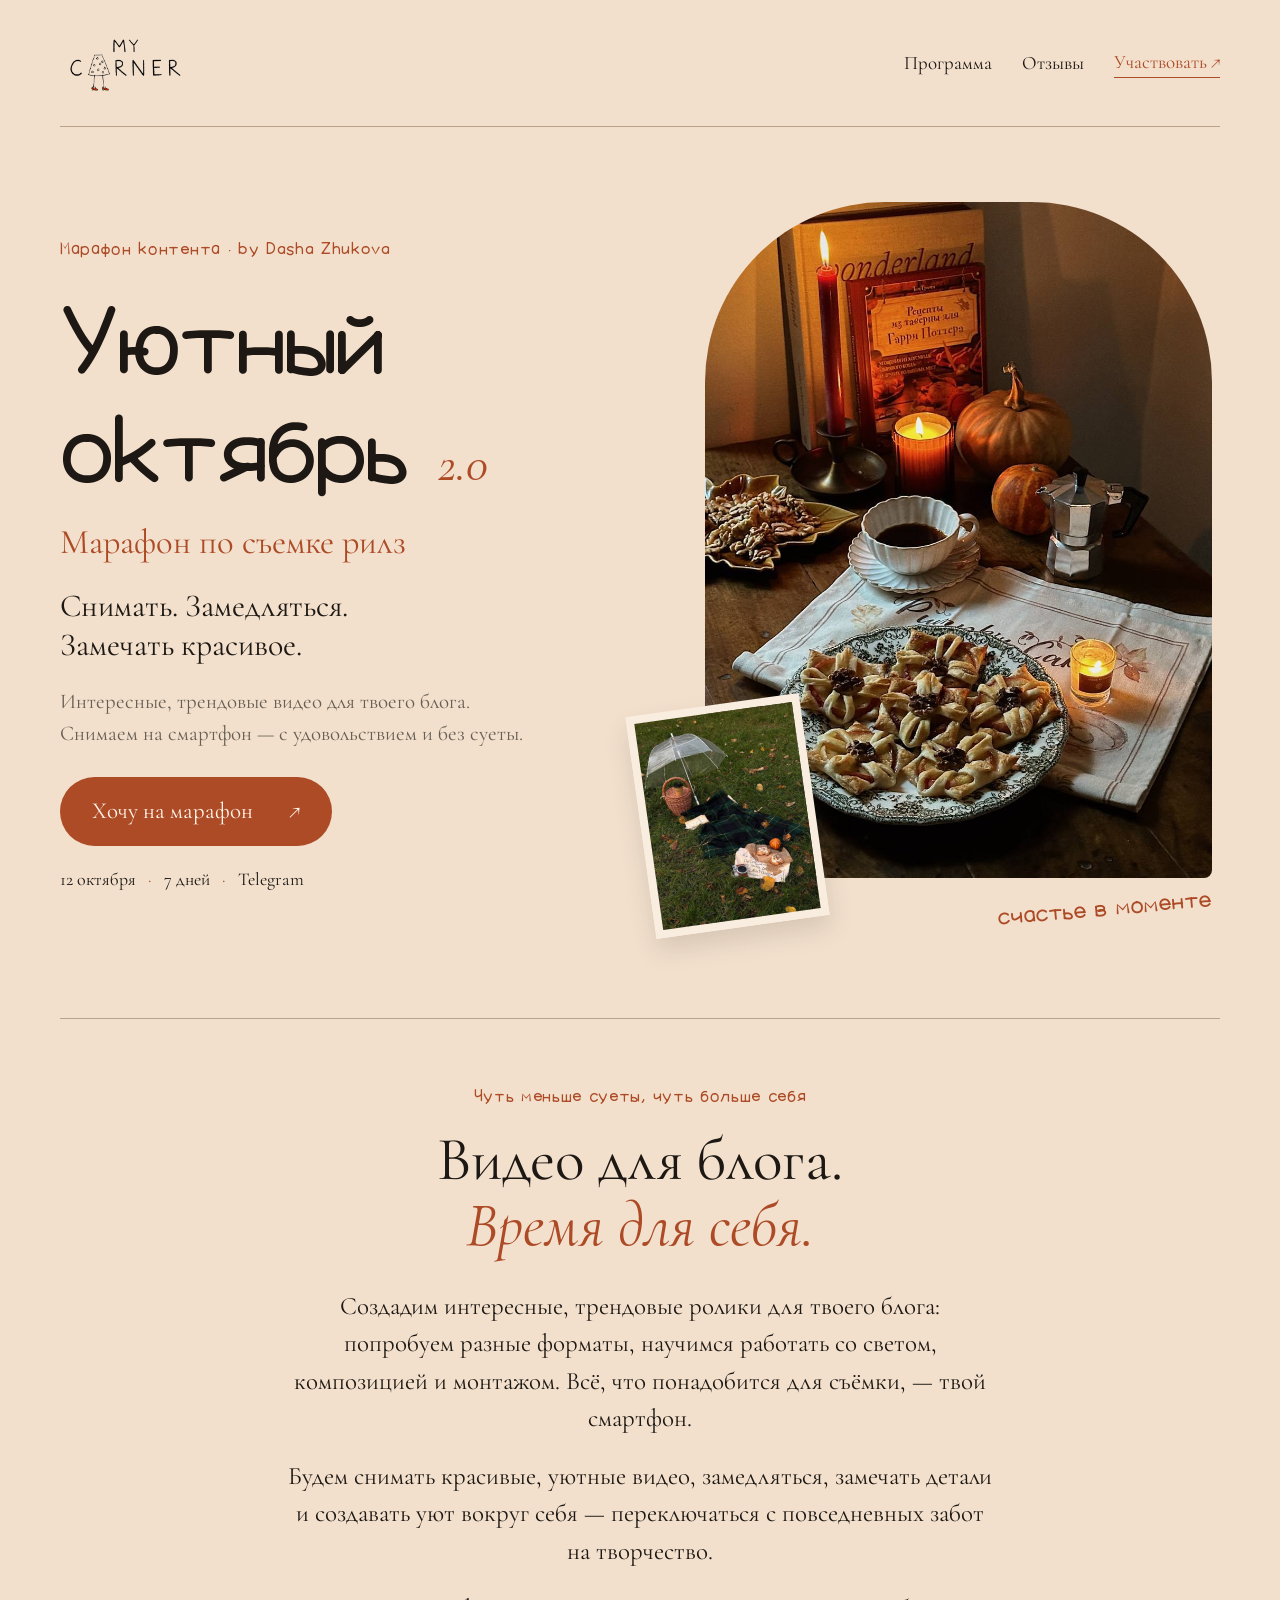
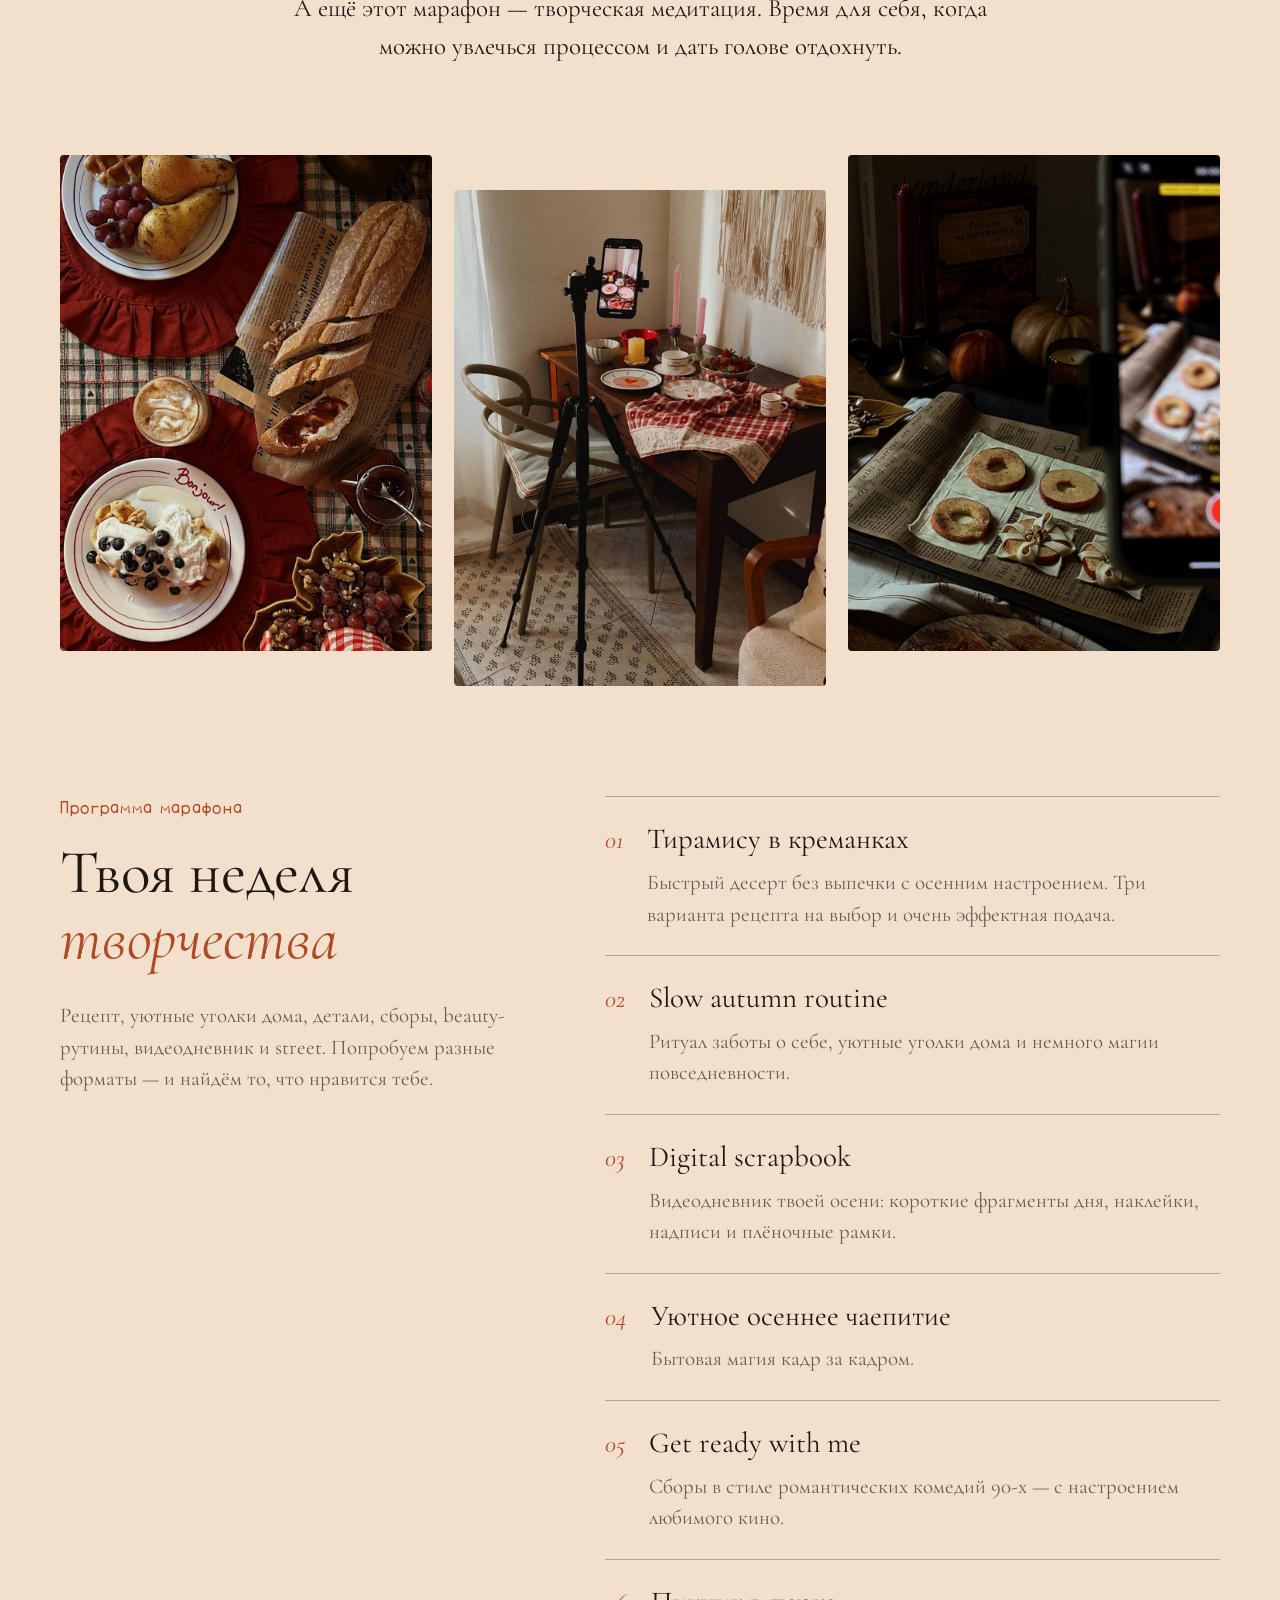
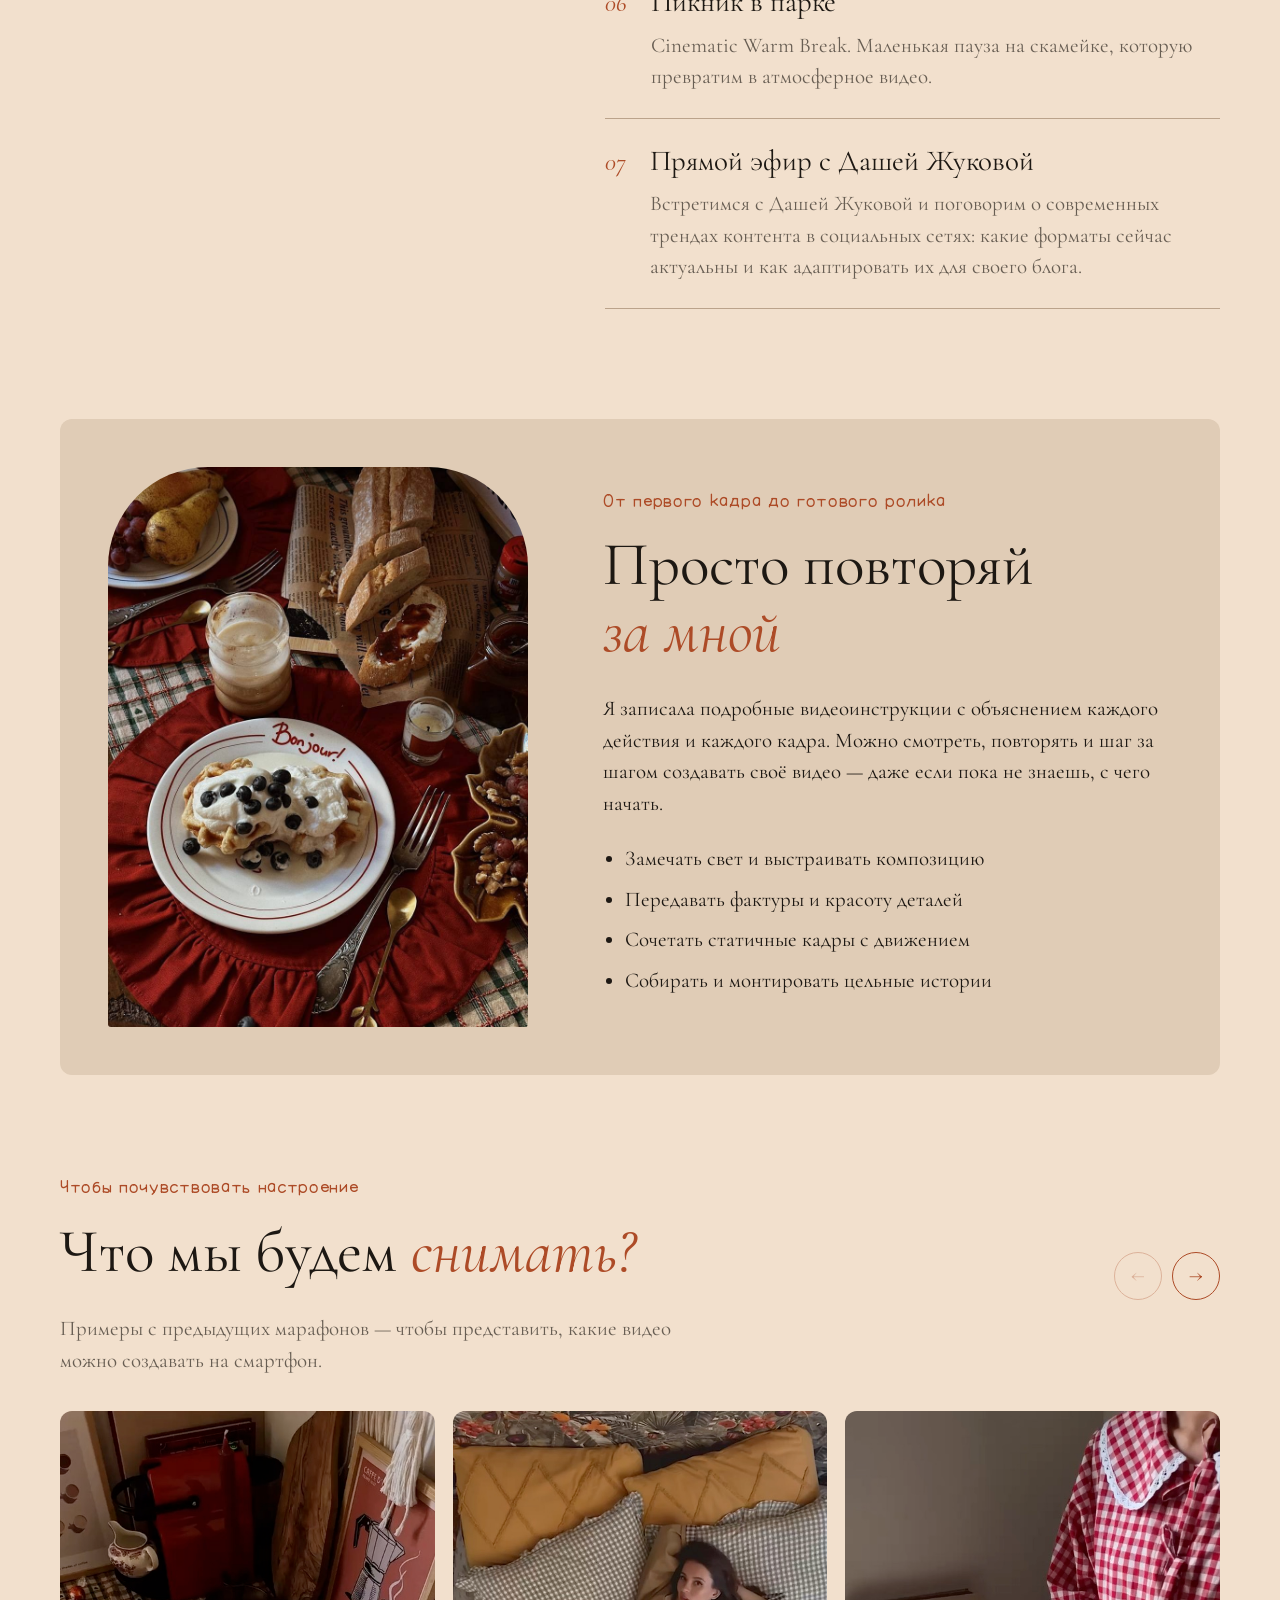
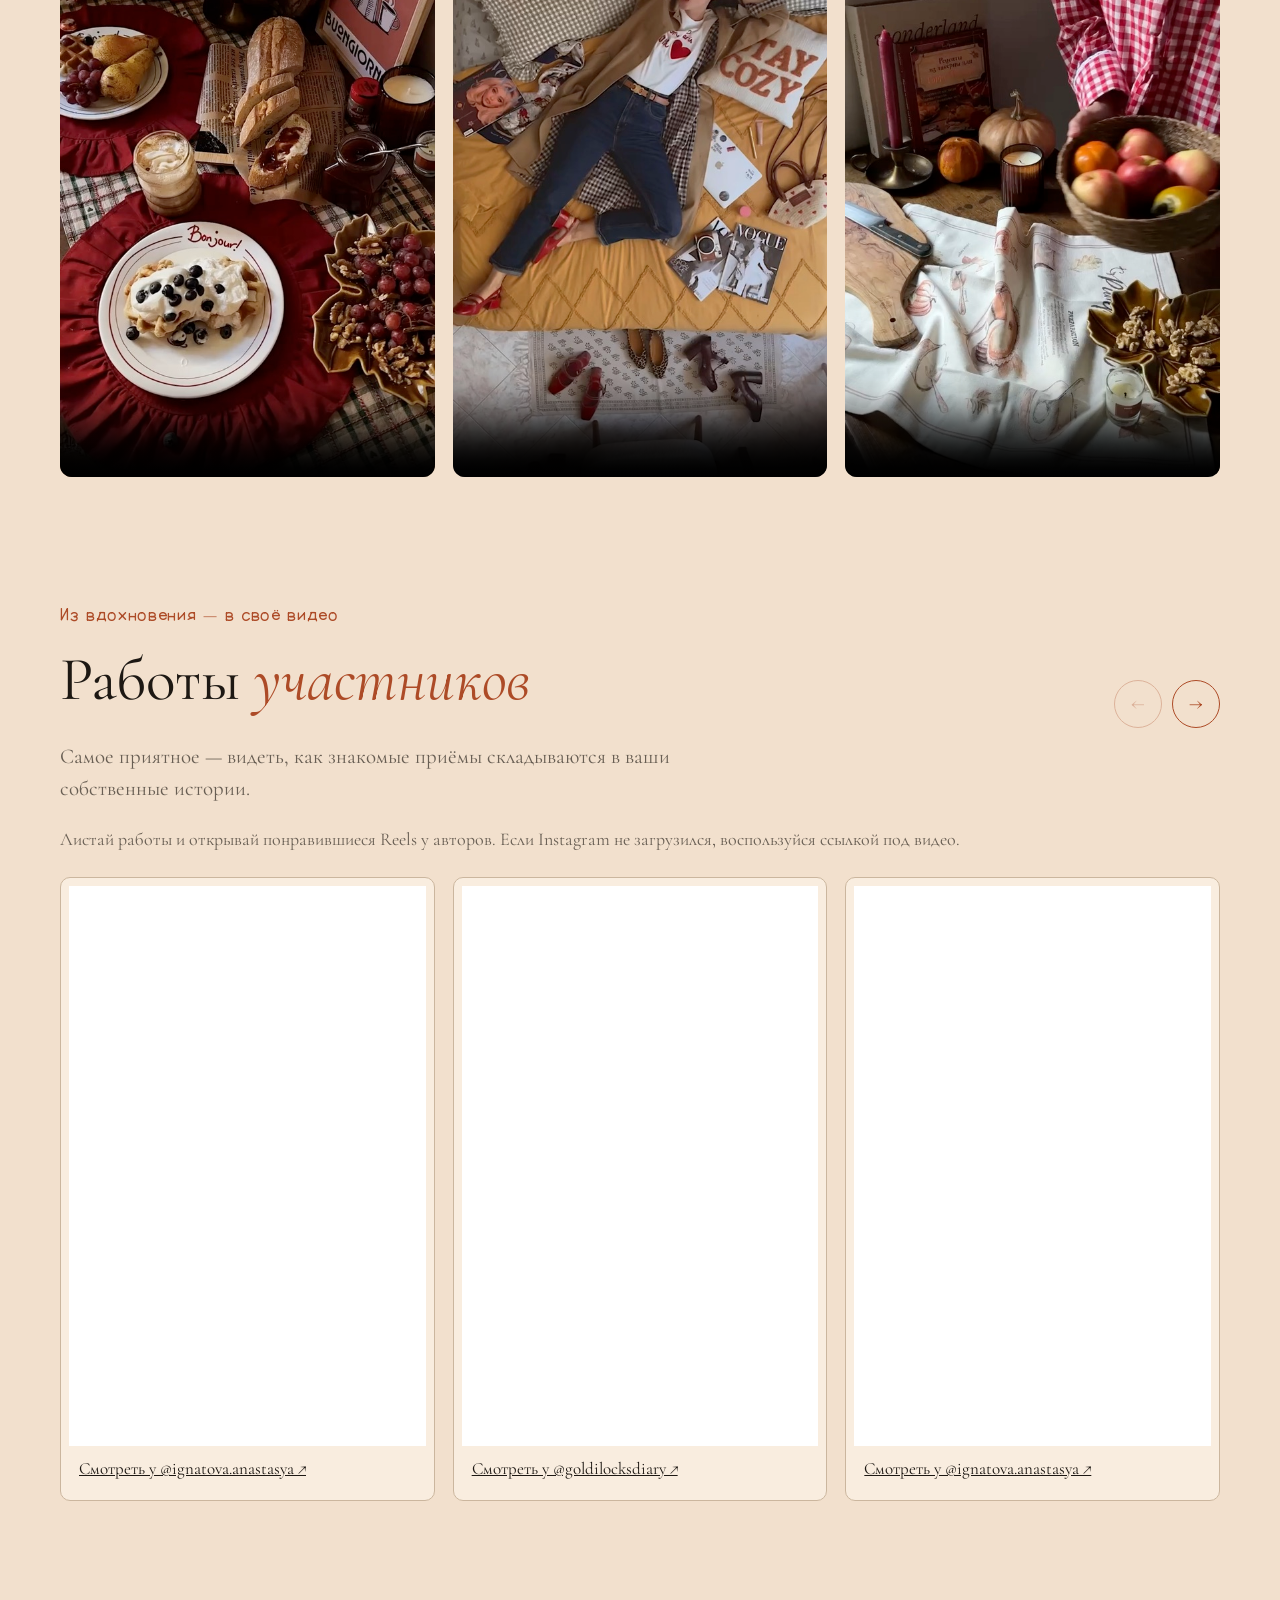
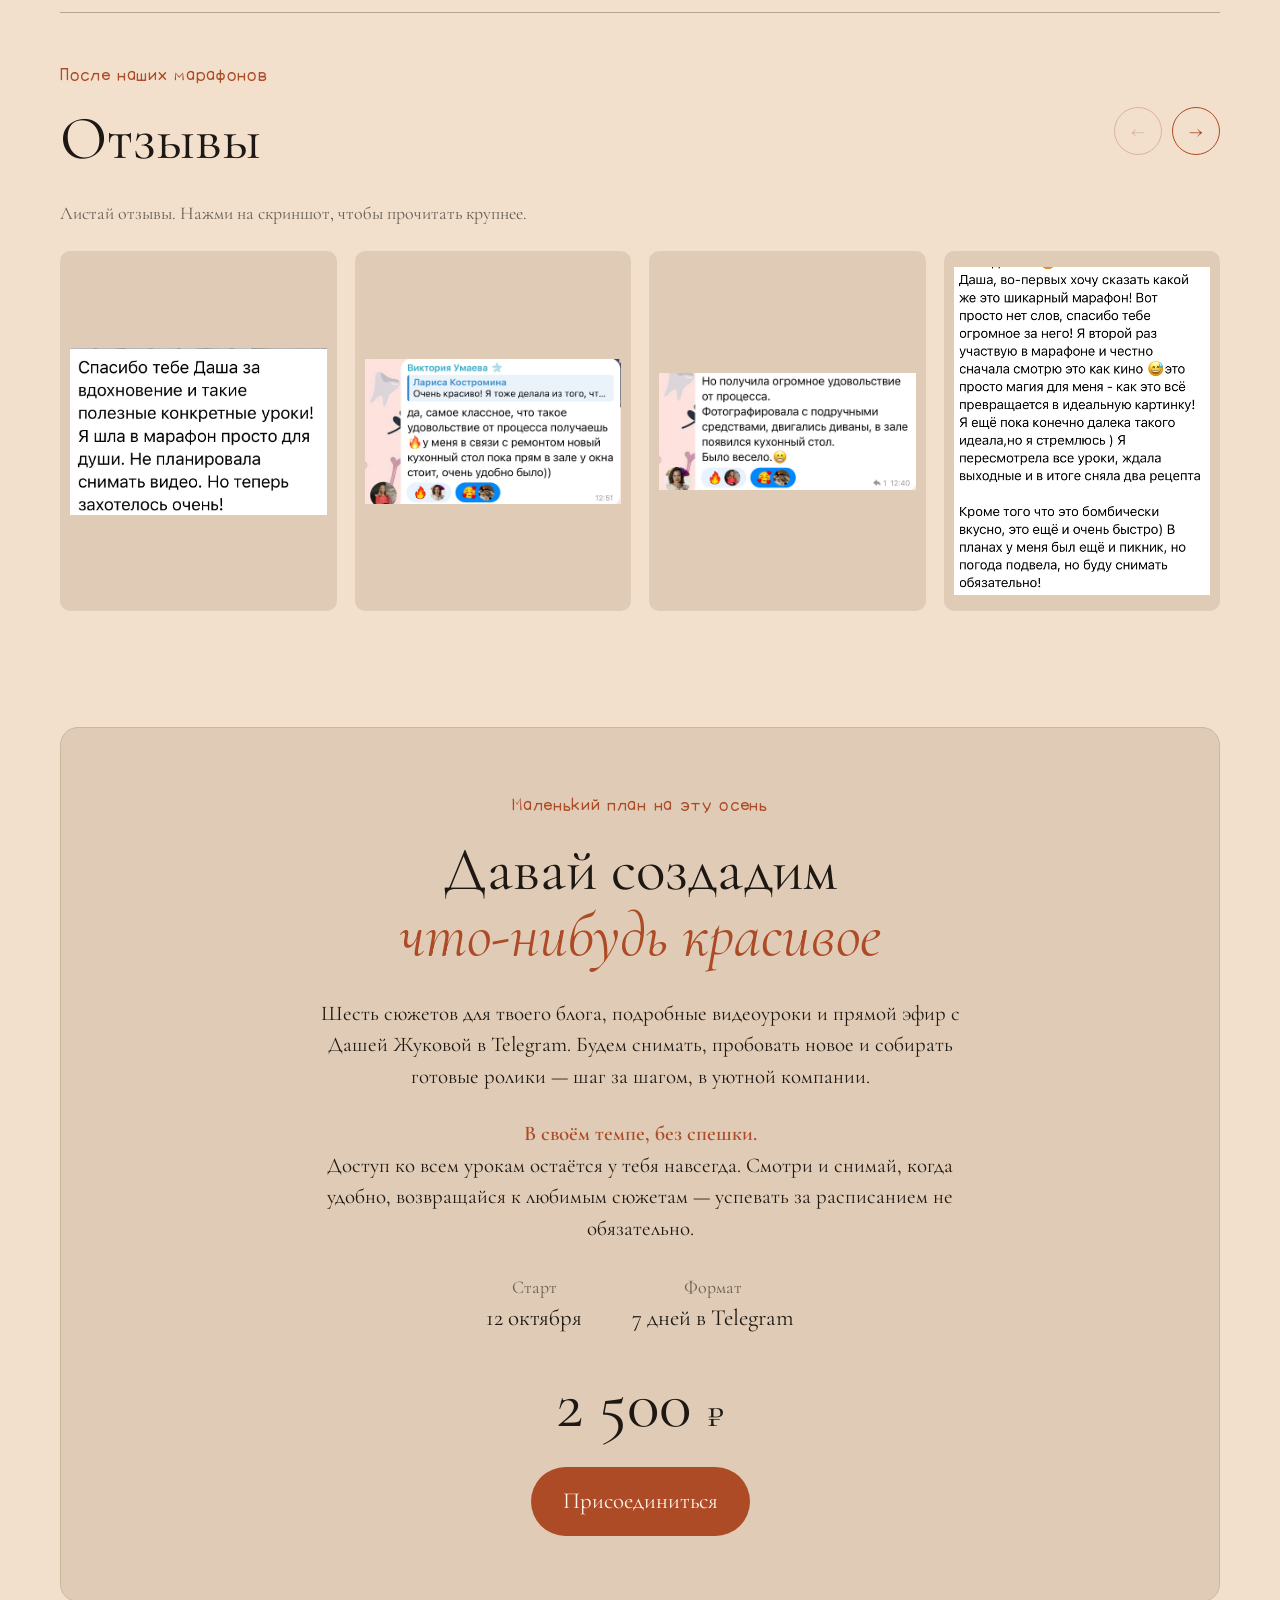
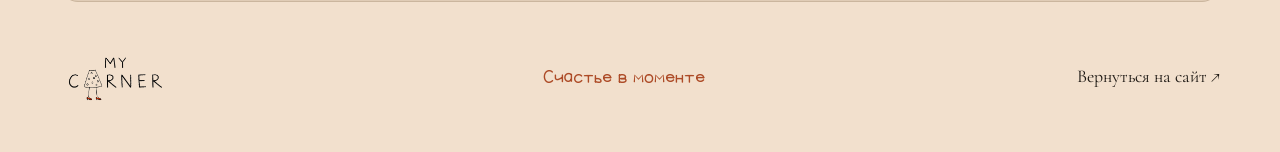
==== commit cb4f2393: "Update marathon price to 2500 RUB" ====
--- a/cozy-october.html
+++ b/cozy-october.html
@@ -1,5 +1,5 @@
 <!doctype html>
-<html lang="ru"><head><meta charset="utf-8"><meta name="viewport" content="width=device-width, initial-scale=1"><title>Уютный октябрь 2.0 — марафон контента · My Corner</title><meta name="description" content="7 дней в Telegram. Создаём трендовые видео для блога на смартфон и находим время для творчества. Старт 12 октября. Участие — 2 100 ₽."><meta property="og:title" content="Уютный октябрь 2.0 · My Corner"><meta property="og:description" content="Марафон контента и творческая медитация. 12 октября · 7 дней в Telegram."><meta property="og:image" content="assets/october/photo-6.jpg"><link rel="icon" href="images/logo-mark.png"><link rel="stylesheet" href="style.css"><link rel="stylesheet" href="october.css?v=20261008-subtitle"><script defer src="october.js?v=20261007-order"></script></head>
+<html lang="ru"><head><meta charset="utf-8"><meta name="viewport" content="width=device-width, initial-scale=1"><title>Уютный октябрь 2.0 — марафон контента · My Corner</title><meta name="description" content="7 дней в Telegram. Создаём трендовые видео для блога на смартфон и находим время для творчества. Старт 12 октября. Участие — 2 500 ₽."><meta property="og:title" content="Уютный октябрь 2.0 · My Corner"><meta property="og:description" content="Марафон контента и творческая медитация. 12 октября · 7 дней в Telegram."><meta property="og:image" content="assets/october/photo-6.jpg"><link rel="icon" href="images/logo-mark.png"><link rel="stylesheet" href="style.css"><link rel="stylesheet" href="october.css?v=20261008-subtitle"><script defer src="october.js?v=20261007-order"></script></head>
 <body class="october"><a class="skip" href="#main">К содержанию</a><header class="oct-header wrap"><a href="index.html" aria-label="My Corner — на главную"><img src="images/logo.png" width="130" alt="My Corner"></a><nav aria-label="Навигация"><a href="#program">Программа</a><a href="#voices">Отзывы</a><a class="small-cta" href="https://shagaischool.ru/contentoctober">Участвовать ↗</a></nav></header>
 <main id="main"><section class="oct-hero wrap"><div class="hero-copy"><p class="eyebrow">Марафон контента · by Dasha Zhukova</p><h1>Уютный<br>октябрь <span>2.0</span></h1><p class="marathon-subtitle">Марафон по съемке рилз</p><p class="hero-note">Снимать. Замедляться.<br>Замечать красивое.</p><p class="intro">Интересные, трендовые видео для твоего блога.<br>Снимаем на смартфон — с удовольствием и без суеты.</p><a class="oct-btn" href="https://shagaischool.ru/contentoctober">Хочу на марафон <span>↗</span></a><p class="meta">12 октября <b>·</b> 7 дней <b>·</b> Telegram</p></div><div class="hero-art"><img class="hero-main" src="assets/october/photo-6.jpg" alt="Чай, свечи и домашняя выпечка в тёплом свете у окна" width="1000" height="1333" fetchpriority="high"><img class="hero-inset" src="assets/october/photo-2.jpg" alt="Осенний пикник на клетчатом пледе" width="500" height="667"><span class="handnote">счастье в моменте</span></div></section>
 <section class="manifest wrap"><p class="eyebrow">Чуть меньше суеты, чуть больше себя</p><h2>Видео для блога.<br><em>Время для себя.</em></h2><p>Создадим интересные, трендовые ролики для твоего блога: попробуем разные форматы, научимся работать со светом, композицией и монтажом. Всё, что понадобится для съёмки, — твой смартфон.</p><p>Будем снимать красивые, уютные видео, замедляться, замечать детали и создавать уют вокруг себя — переключаться с повседневных забот на творчество.</p><p>А ещё этот марафон — творческая медитация. Время для себя, когда можно увлечься процессом и дать голове отдохнуть.</p></section>
@@ -9,5 +9,5 @@
 <section class="examples wrap"><div class="review-heading"><div class="section-heading"><p class="eyebrow">Чтобы почувствовать настроение</p><h2>Что мы будем <em>снимать?</em></h2><p>Примеры с предыдущих марафонов — чтобы представить, какие видео можно создавать на смартфон.</p></div><div class="arrows"><button id="video-prev" aria-label="Предыдущие видео">←</button><button id="video-next" aria-label="Следующие видео">→</button></div></div><div class="video-grid" id="video-track" tabindex="0" aria-label="Примеры видео с предыдущих марафонов"><video controls playsinline preload="none" poster="assets/october/example-1.jpg" aria-label="Пример с прошлого марафона 1"><source src="assets/october/example-1.mp4" type="video/mp4"></video><video controls playsinline preload="none" poster="assets/october/example-2.jpg" aria-label="Пример с прошлого марафона 2"><source src="assets/october/example-2.mp4" type="video/mp4"></video><video controls playsinline preload="none" poster="assets/october/example-4.jpg" aria-label="Пример с прошлого марафона 4"><source src="assets/october/example-4.mp4" type="video/mp4"></video><video controls playsinline preload="none" poster="assets/october/example-5.jpg" aria-label="Пример с прошлого марафона 5"><source src="assets/october/example-5.mp4" type="video/mp4"></video></div></section>
 <section class="student student-gallery wrap"><div class="review-heading"><div class="section-heading"><p class="eyebrow">Из вдохновения — в своё видео</p><h2>Работы <em>участников</em></h2><p>Самое приятное — видеть, как знакомые приёмы складываются в ваши собственные истории.</p></div><div class="arrows"><button id="student-prev" aria-label="Предыдущие работы участников">←</button><button id="student-next" aria-label="Следующие работы участников">→</button></div></div><p class="review-hint">Листай работы и открывай понравившиеся Reels у авторов. Если Instagram не загрузился, воспользуйся ссылкой под видео.</p><div class="student-track" id="student-track" tabindex="0" aria-label="Работы участников"><article class="embed-box"><iframe title="Reels от @ignatova.anastasya — работа 1" src="https://www.instagram.com/reel/DSFgM1GCEla/embed/" loading="lazy" allowfullscreen></iframe><p><a href="https://www.instagram.com/reel/DSFgM1GCEla/" target="_blank" rel="noopener noreferrer">Смотреть у @ignatova.anastasya ↗</a></p></article><article class="embed-box"><iframe title="Reels от @goldilocksdiary — работа 2" src="https://www.instagram.com/reel/DSmaSoTiF32/embed/" loading="lazy" allowfullscreen></iframe><p><a href="https://www.instagram.com/reel/DSmaSoTiF32/" target="_blank" rel="noopener noreferrer">Смотреть у @goldilocksdiary ↗</a></p></article><article class="embed-box"><iframe title="Reels от @ignatova.anastasya — работа 3" src="https://www.instagram.com/reel/DP3usGuCA1y/embed/" loading="lazy" allowfullscreen></iframe><p><a href="https://www.instagram.com/reel/DP3usGuCA1y/" target="_blank" rel="noopener noreferrer">Смотреть у @ignatova.anastasya ↗</a></p></article><article class="embed-box"><iframe title="Reels от @psy.olga.zaytseva — работа 4" src="https://www.instagram.com/reel/DIoNOzVgjjm/embed/" loading="lazy" allowfullscreen></iframe><p><a href="https://www.instagram.com/reel/DIoNOzVgjjm/" target="_blank" rel="noopener noreferrer">Смотреть у @psy.olga.zaytseva ↗</a></p></article><article class="embed-box"><iframe title="Reels от @ignatova.anastasya — работа 5" src="https://www.instagram.com/reel/DP-608zCEoG/embed/" loading="lazy" allowfullscreen></iframe><p><a href="https://www.instagram.com/reel/DP-608zCEoG/" target="_blank" rel="noopener noreferrer">Смотреть у @ignatova.anastasya ↗</a></p></article><article class="embed-box"><iframe title="Reels от @queen_rg_ — работа 6" src="https://www.instagram.com/reel/DQROOhCjHlr/embed/" loading="lazy" allowfullscreen></iframe><p><a href="https://www.instagram.com/reel/DQROOhCjHlr/" target="_blank" rel="noopener noreferrer">Смотреть у @queen_rg_ ↗</a></p></article><article class="embed-box"><iframe title="Reels от @ignatova.anastasya — работа 7" src="https://www.instagram.com/reel/DPyE2k7CDX9/embed/" loading="lazy" allowfullscreen></iframe><p><a href="https://www.instagram.com/reel/DPyE2k7CDX9/" target="_blank" rel="noopener noreferrer">Смотреть у @ignatova.anastasya ↗</a></p></article><article class="embed-box"><iframe title="Reels от @goldilocksdiary — работа 8" src="https://www.instagram.com/reel/DIifeOLNSyn/embed/" loading="lazy" allowfullscreen></iframe><p><a href="https://www.instagram.com/reel/DIifeOLNSyn/" target="_blank" rel="noopener noreferrer">Смотреть у @goldilocksdiary ↗</a></p></article><article class="embed-box"><iframe title="Reels от @ignatova.anastasya — работа 9" src="https://www.instagram.com/reel/DSWtk0YCGz6/embed/" loading="lazy" allowfullscreen></iframe><p><a href="https://www.instagram.com/reel/DSWtk0YCGz6/" target="_blank" rel="noopener noreferrer">Смотреть у @ignatova.anastasya ↗</a></p></article><article class="embed-box"><iframe title="Reels от @anpi_love_a — работа 10" src="https://www.instagram.com/reel/DQeBL0UDZF1/embed/" loading="lazy" allowfullscreen></iframe><p><a href="https://www.instagram.com/reel/DQeBL0UDZF1/" target="_blank" rel="noopener noreferrer">Смотреть у @anpi_love_a ↗</a></p></article></div></section>
 <section class="voices wrap" id="voices"><div class="review-heading"><div><p class="eyebrow">После наших марафонов</p><h2>Отзывы</h2></div><div class="arrows"><button id="review-prev" aria-label="Предыдущие отзывы">←</button><button id="review-next" aria-label="Следующие отзывы">→</button></div></div><p class="review-hint">Листай отзывы. Нажми на скриншот, чтобы прочитать крупнее.</p><div class="reviews-track" id="review-track" tabindex="0" aria-label="Отзывы участников"><button class="review" data-review="assets/october/review-1.jpg" aria-label="Увеличить отзыв 1"><img src="assets/october/review-1.jpg" alt="Скриншот отзыва участника 1" loading="lazy" width="600" height="900"></button><button class="review" data-review="assets/october/review-2.jpg" aria-label="Увеличить отзыв 2"><img src="assets/october/review-2.jpg" alt="Скриншот отзыва участника 2" loading="lazy" width="600" height="900"></button><button class="review" data-review="assets/october/review-3.jpg" aria-label="Увеличить отзыв 3"><img src="assets/october/review-3.jpg" alt="Скриншот отзыва участника 3" loading="lazy" width="600" height="900"></button><button class="review" data-review="assets/october/review-4.jpg" aria-label="Увеличить отзыв 4"><img src="assets/october/review-4.jpg" alt="Скриншот отзыва участника 4" loading="lazy" width="600" height="900"></button><button class="review" data-review="assets/october/review-5.jpg" aria-label="Увеличить отзыв 5"><img src="assets/october/review-5.jpg" alt="Скриншот отзыва участника 5" loading="lazy" width="600" height="900"></button><button class="review" data-review="assets/october/review-6.jpg" aria-label="Увеличить отзыв 6"><img src="assets/october/review-6.jpg" alt="Скриншот отзыва участника 6" loading="lazy" width="600" height="900"></button><button class="review" data-review="assets/october/review-7.jpg" aria-label="Увеличить отзыв 7"><img src="assets/october/review-7.jpg" alt="Скриншот отзыва участника 7" loading="lazy" width="600" height="900"></button><button class="review" data-review="assets/october/review-8.jpg" aria-label="Увеличить отзыв 8"><img src="assets/october/review-8.jpg" alt="Скриншот отзыва участника 8" loading="lazy" width="600" height="900"></button><button class="review" data-review="assets/october/review-9.jpg" aria-label="Увеличить отзыв 9"><img src="assets/october/review-9.jpg" alt="Скриншот отзыва участника 9" loading="lazy" width="600" height="900"></button><button class="review" data-review="assets/october/review-10.jpg" aria-label="Увеличить отзыв 10"><img src="assets/october/review-10.jpg" alt="Скриншот отзыва участника 10" loading="lazy" width="600" height="900"></button><button class="review" data-review="assets/october/review-11.jpg" aria-label="Увеличить отзыв 11"><img src="assets/october/review-11.jpg" alt="Скриншот отзыва участника 11" loading="lazy" width="600" height="900"></button><button class="review" data-review="assets/october/review-12.jpg" aria-label="Увеличить отзыв 12"><img src="assets/october/review-12.jpg" alt="Скриншот отзыва участника 12" loading="lazy" width="600" height="900"></button></div></section>
-<section class="join wrap" id="join"><p class="eyebrow">Маленький план на эту осень</p><h2>Давай создадим<br><em>что-нибудь красивое</em></h2><p>Шесть сюжетов для твоего блога, подробные видеоуроки и прямой эфир с Дашей Жуковой в Telegram. Будем снимать, пробовать новое и собирать готовые ролики — шаг за шагом, в уютной компании.</p><p class="access-note"><strong>В своём темпе, без спешки.</strong><br>Доступ ко всем урокам остаётся у тебя навсегда. Смотри и снимай, когда удобно, возвращайся к любимым сюжетам — успевать за расписанием не обязательно.</p><div class="join-meta"><span>Старт <strong>12 октября</strong></span><span>Формат <strong>7 дней в Telegram</strong></span></div><p class="price">2 100 <span>₽</span></p><a class="oct-btn" id="payment-link" href="https://shagaischool.ru/contentoctober">Присоединиться</a></section></main>
+<section class="join wrap" id="join"><p class="eyebrow">Маленький план на эту осень</p><h2>Давай создадим<br><em>что-нибудь красивое</em></h2><p>Шесть сюжетов для твоего блога, подробные видеоуроки и прямой эфир с Дашей Жуковой в Telegram. Будем снимать, пробовать новое и собирать готовые ролики — шаг за шагом, в уютной компании.</p><p class="access-note"><strong>В своём темпе, без спешки.</strong><br>Доступ ко всем урокам остаётся у тебя навсегда. Смотри и снимай, когда удобно, возвращайся к любимым сюжетам — успевать за расписанием не обязательно.</p><div class="join-meta"><span>Старт <strong>12 октября</strong></span><span>Формат <strong>7 дней в Telegram</strong></span></div><p class="price">2 500 <span>₽</span></p><a class="oct-btn" id="payment-link" href="https://shagaischool.ru/contentoctober">Присоединиться</a></section></main>
 <footer class="oct-footer wrap"><a href="index.html"><img src="images/logo.png" width="110" alt="My Corner"></a><span>Счастье в моменте</span><a href="index.html">Вернуться на сайт ↗</a></footer><dialog id="review-dialog"><button class="dialog-close" aria-label="Закрыть отзыв">×</button><img alt="Отзыв участника крупным планом"></dialog></body></html>
